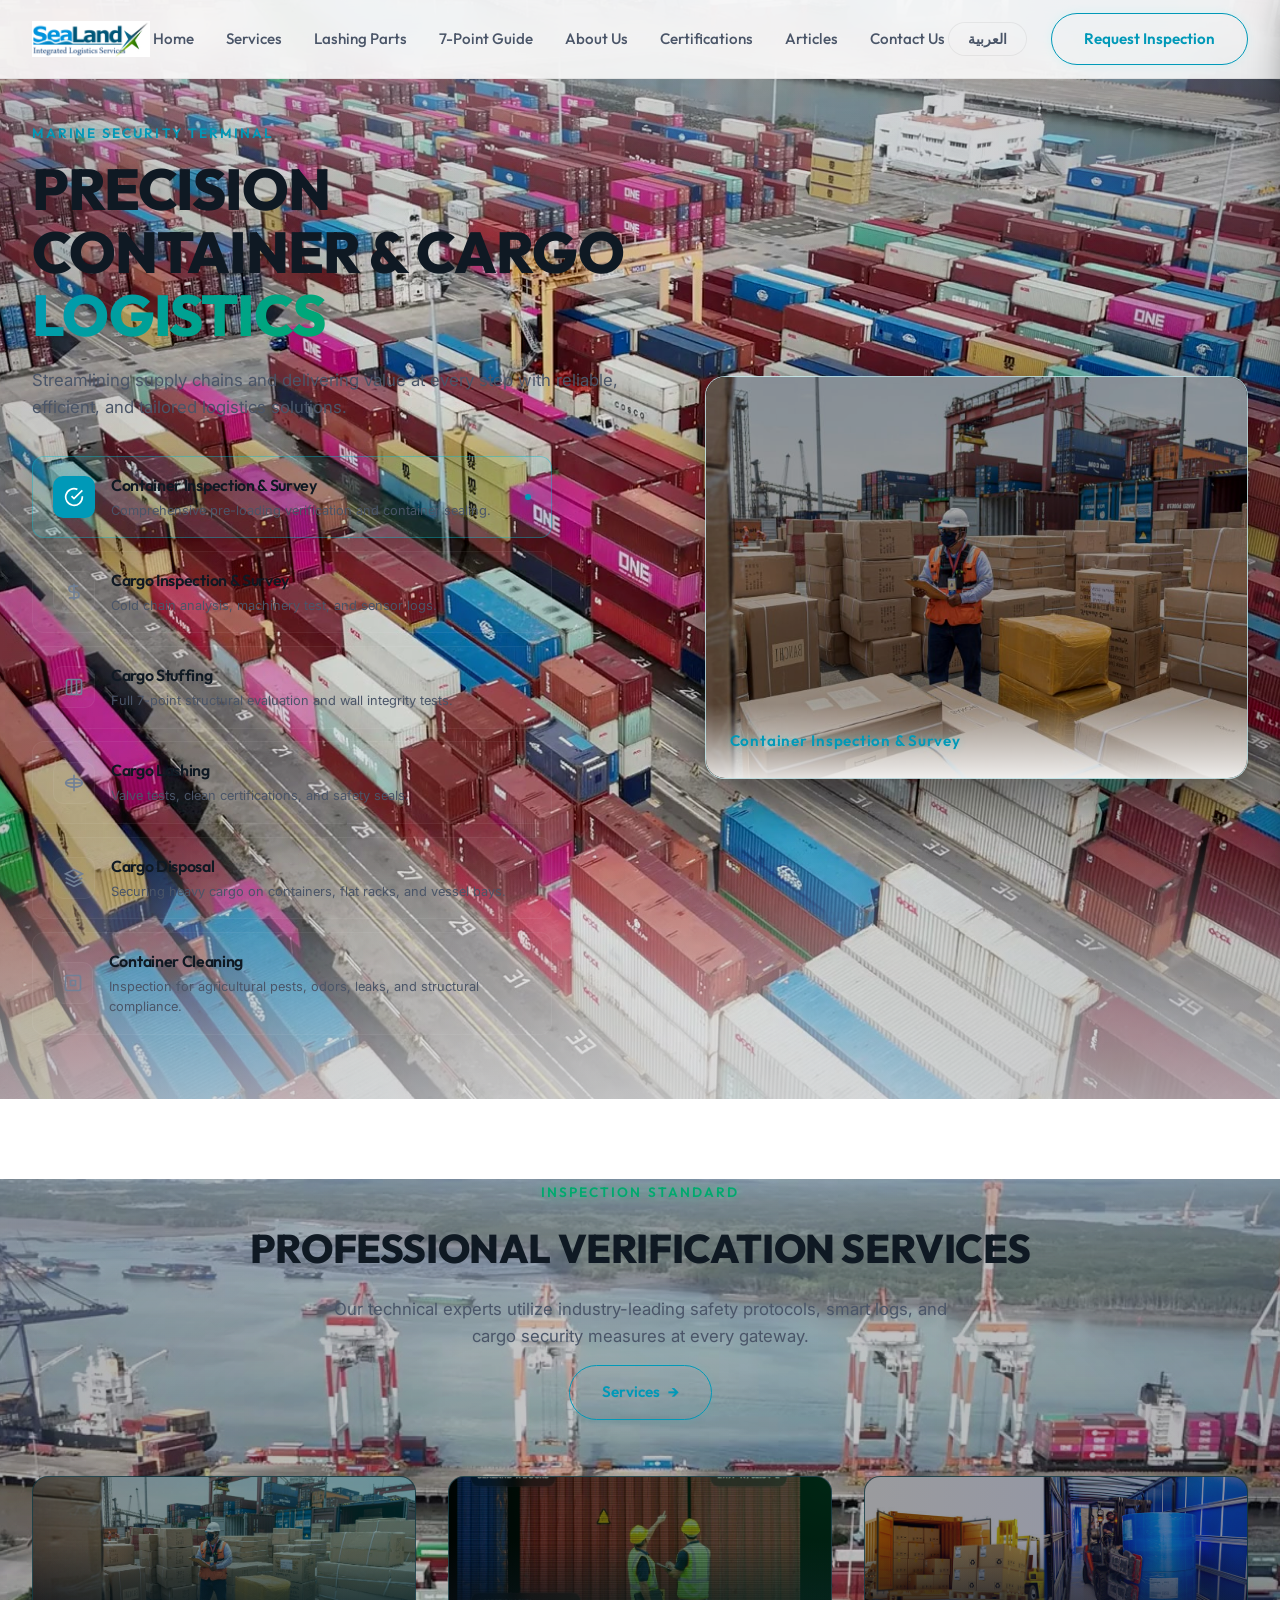
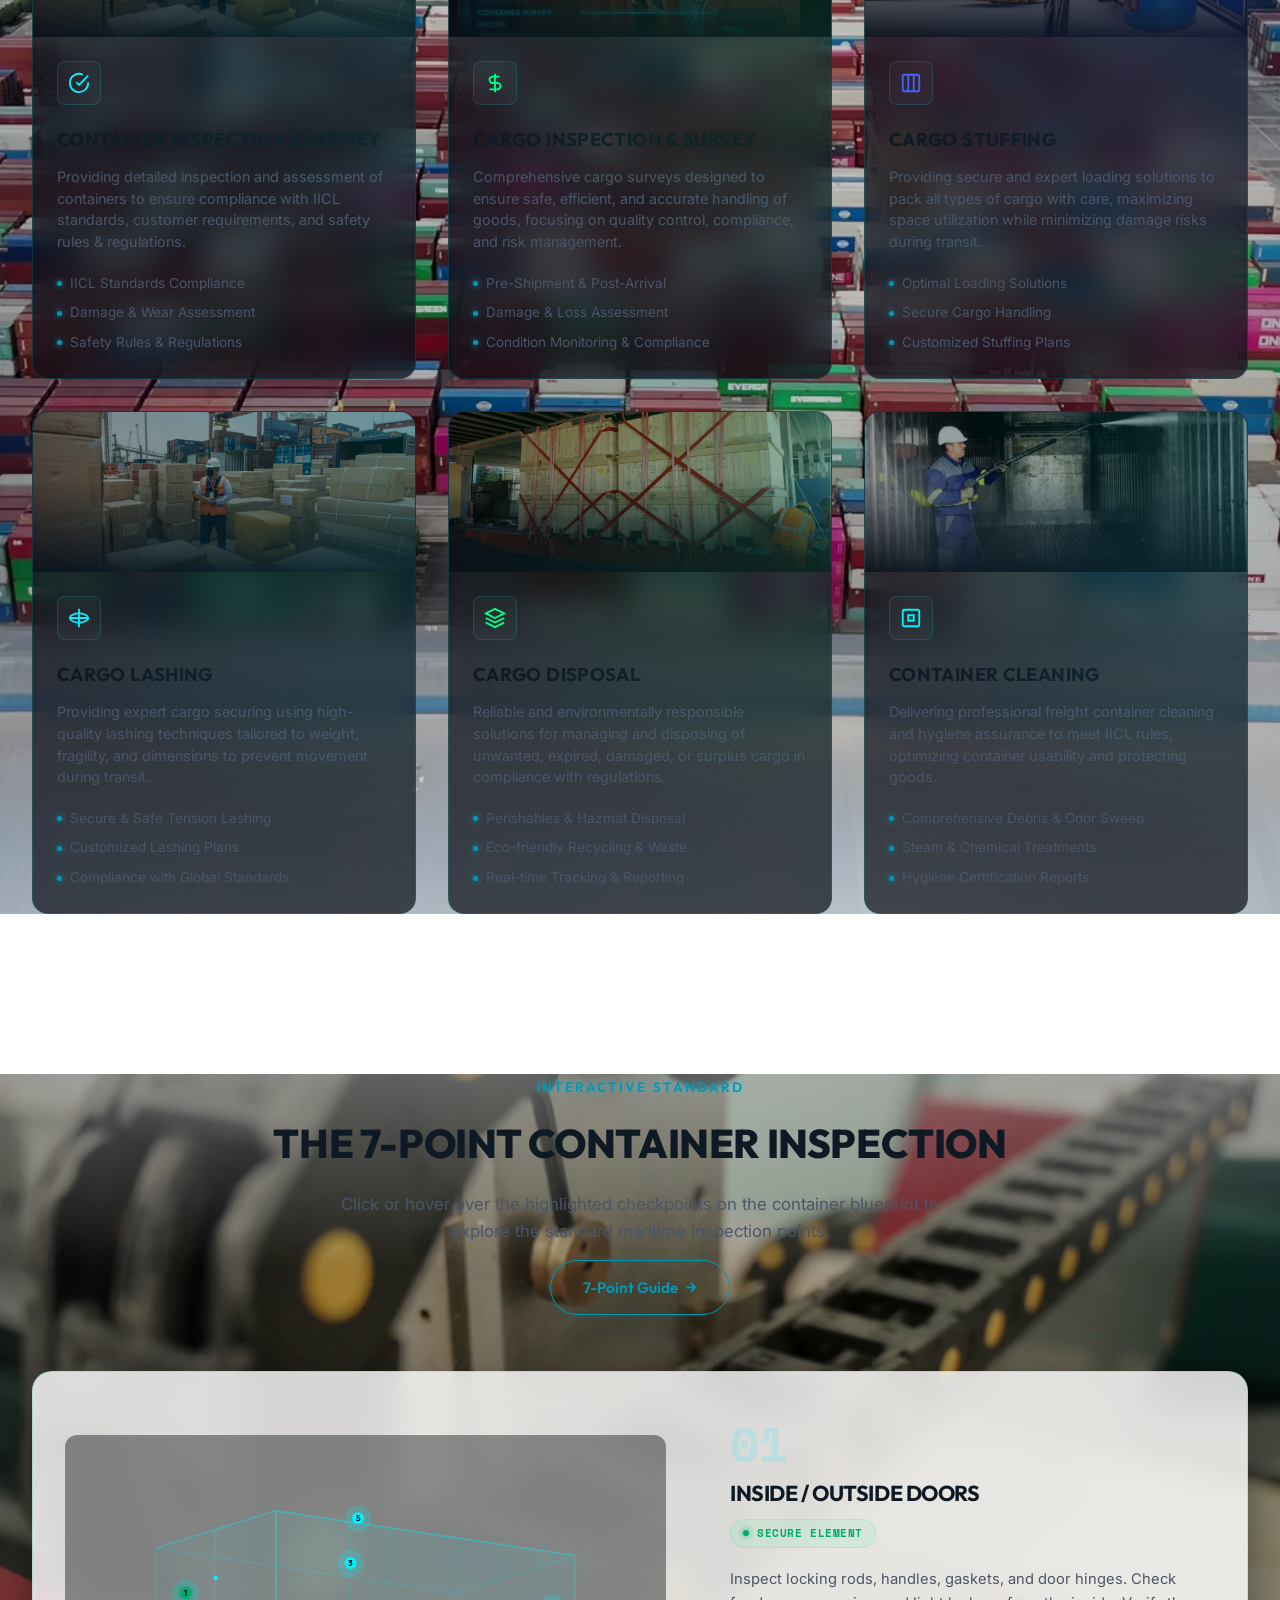
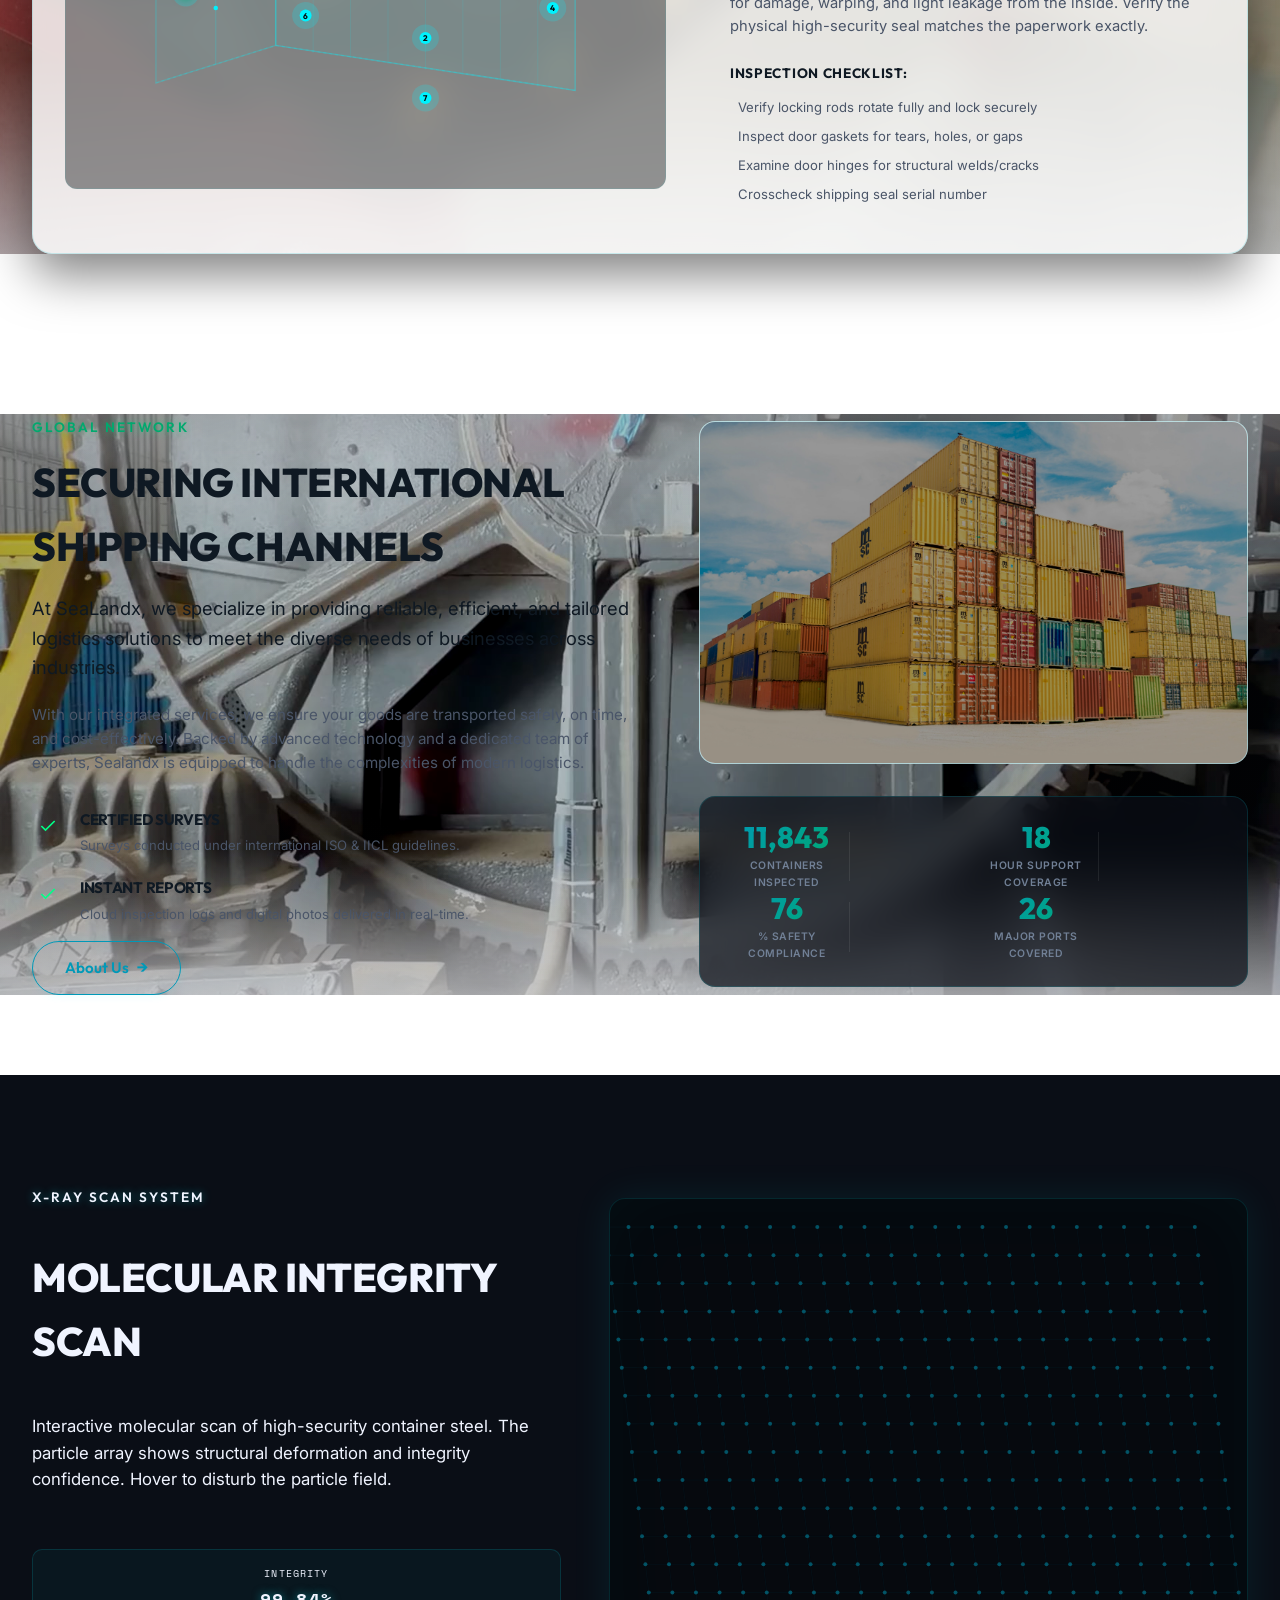
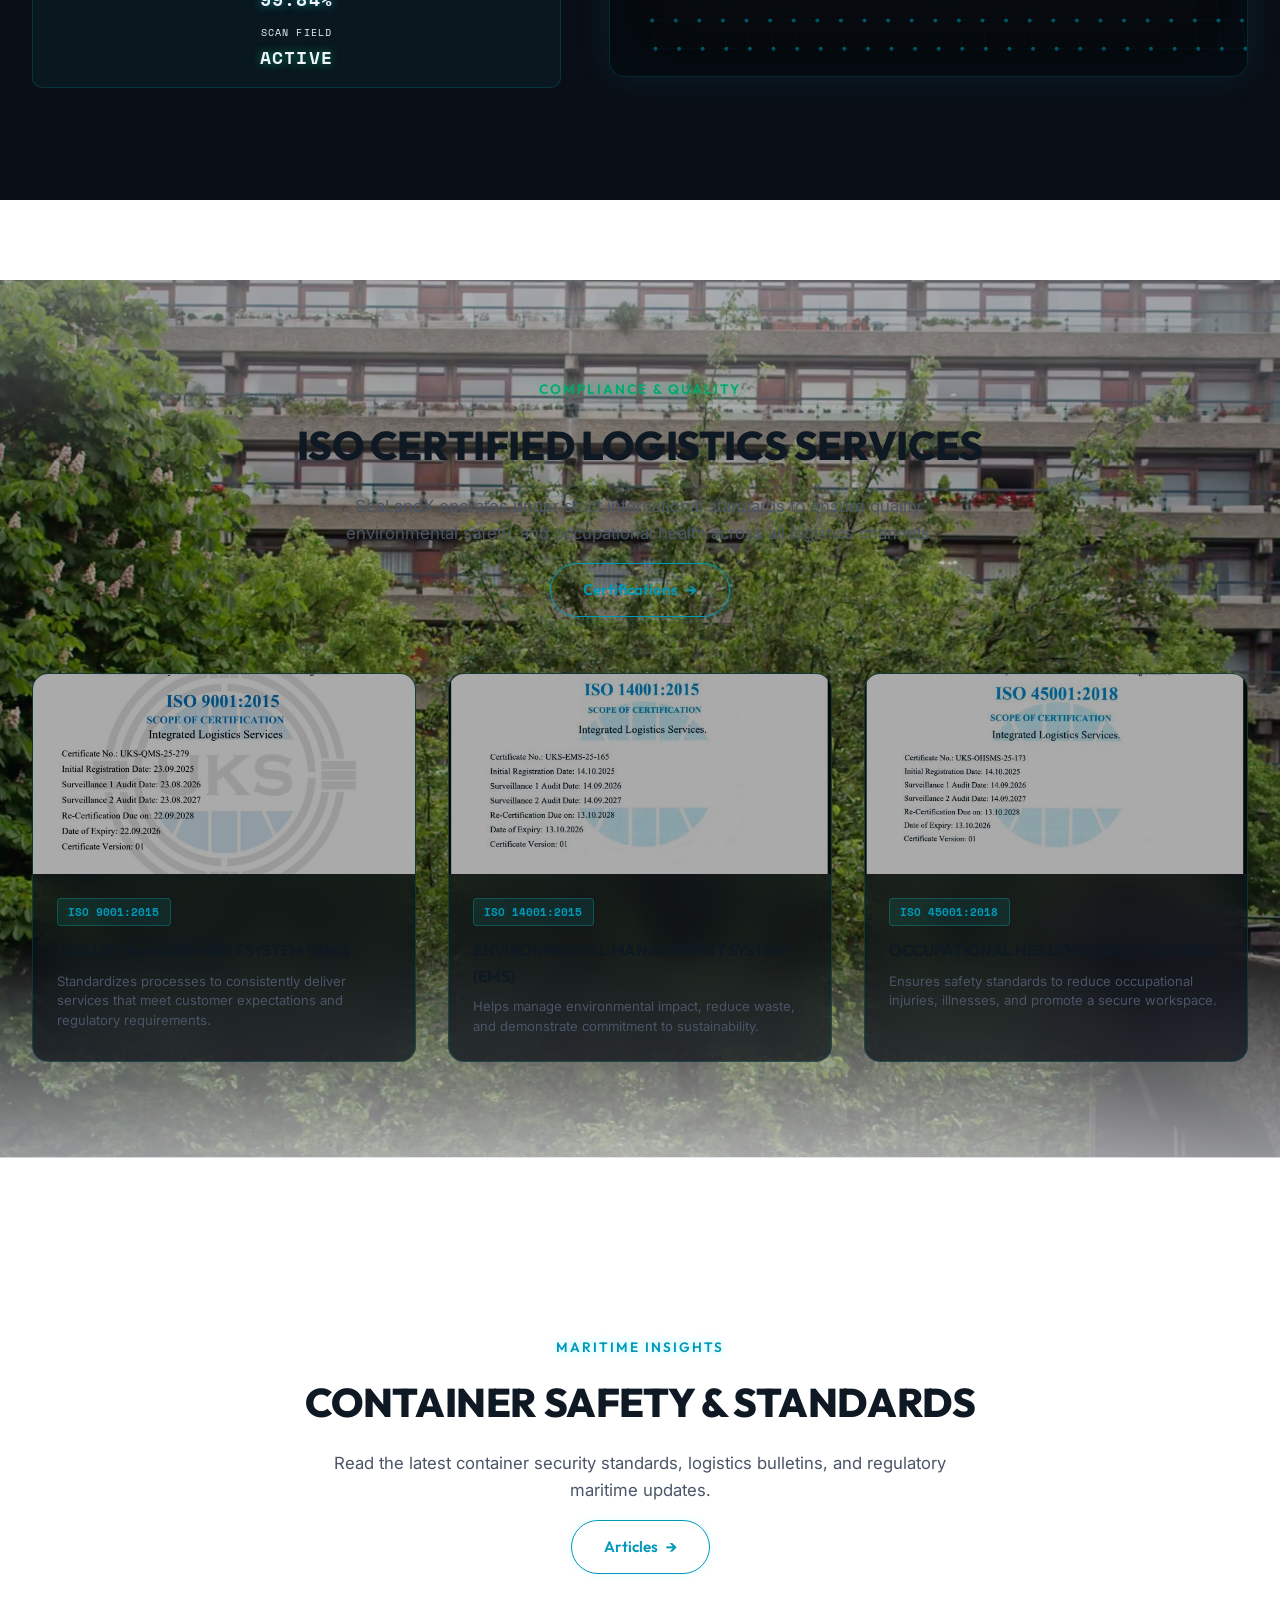
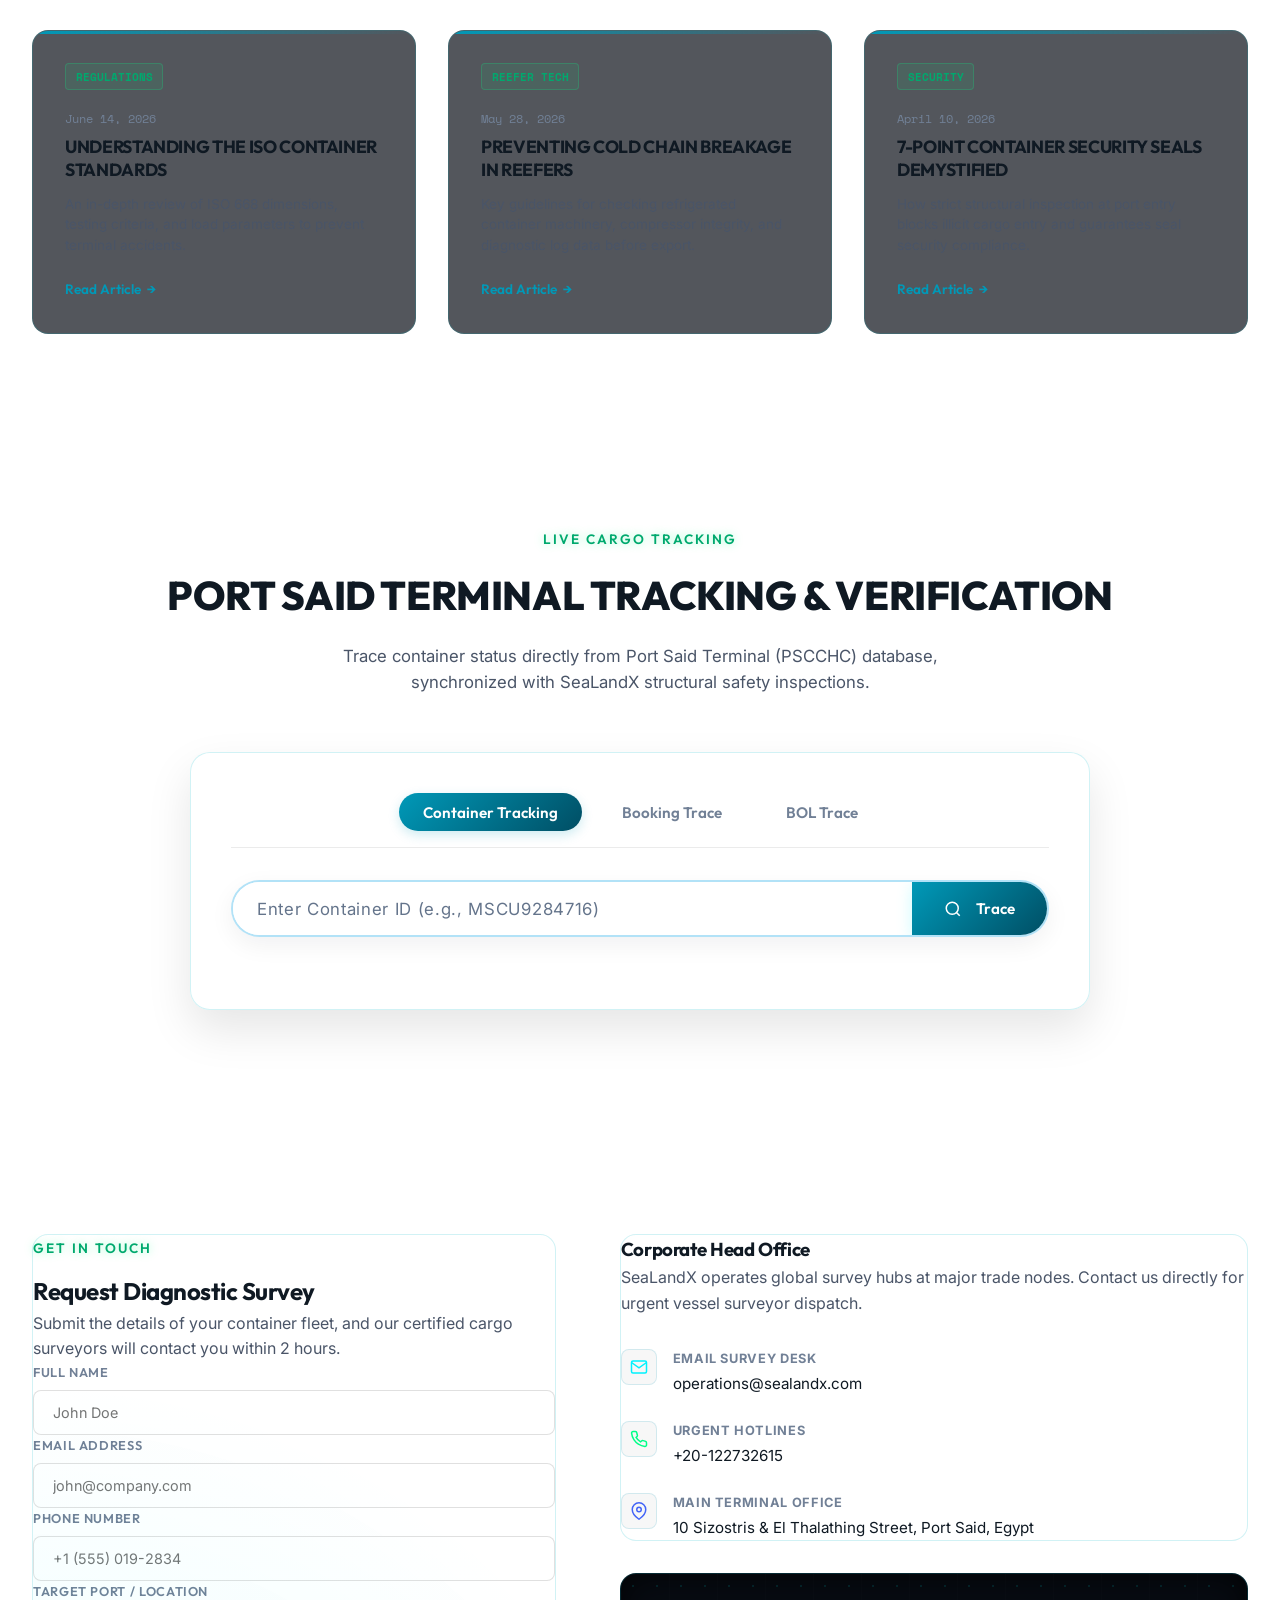
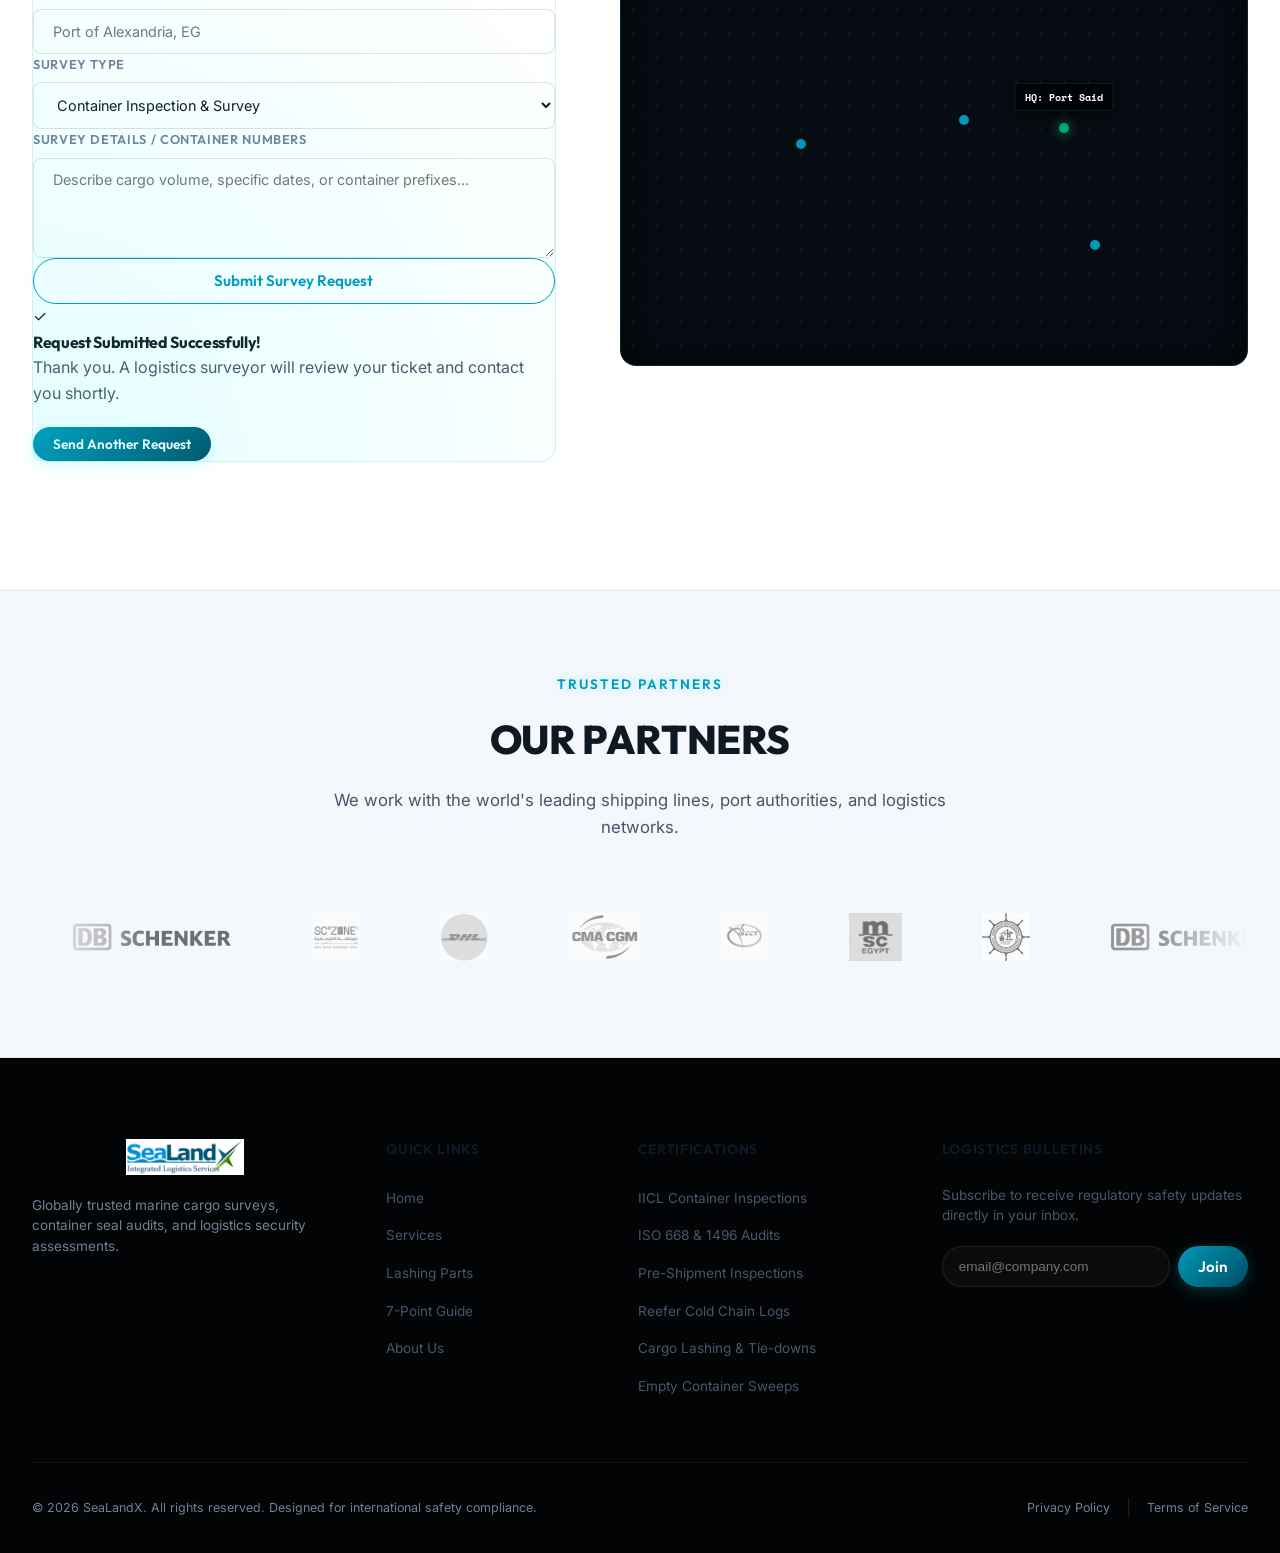
==== index.html @ a81c99c1 "Fix lashing.html layout and header navigation structure to match website CSS design system" ====
<!DOCTYPE html>
<html lang="en" dir="ltr">
<head>
    <meta charset="UTF-8">
    <meta name="viewport" content="width=device-width, initial-scale=1.0">
    <title data-i18n="page_title">SeaLandX | Premium Container Inspection & Maritime Logistics</title>
    <meta name="description" content="Professional container inspection services. Premium marine cargo survey, 7-point structural checks, reefer temperature log verification, and ISO tank certifications.">
    <!-- Google Fonts -->
    <link rel="preconnect" href="https://fonts.googleapis.com">
    <link rel="preconnect" href="https://fonts.gstatic.com" crossorigin>
    <link href="https://fonts.googleapis.com/css2?family=Inter:wght@300;400;500;600;700&family=Outfit:wght@400;500;600;700;800&display=swap" rel="stylesheet">
    <!-- Main Style Sheet -->
    <link rel="stylesheet" href="css/styles.css">
</head>
<body>

    <!-- Header & Navigation -->
    <header class="main-header">
        <div class="container header-container">
            <a href="index.html" class="logo-container" id="nav-logo">
                <img src="assets/images/logo.png" alt="SeaLandX" class="logo-img">
            </a>

            <!-- Desktop Navigation Links -->
            <nav class="main-nav">
                <ul>
                    <li><a href="index.html" class="nav-link active" data-i18n="nav_home">Home</a></li>
                    <li><a href="services.html" class="nav-link" data-i18n="nav_services">Services</a></li>
                    <li><a href="lashing.html" class="nav-link" data-i18n="nav_lashing">Lashing Parts</a></li>
                    <li><a href="guide.html" class="nav-link" data-i18n="nav_guide">7-Point Guide</a></li>
                    <li><a href="about.html" class="nav-link" data-i18n="nav_about">About Us</a></li>
                    <li><a href="certifications.html" class="nav-link" data-i18n="nav_certifications">Certifications</a></li>
                    <li><a href="articles.html" class="nav-link" data-i18n="nav_articles">Articles</a></li>
                    <li><a href="contact.html" class="nav-link" data-i18n="nav_contact">Contact Us</a></li>
                </ul>
            </nav>

            <div class="header-right">
                <!-- Language Toggle Button -->
                <button class="btn-lang" id="lang-toggle" aria-label="Switch Language">العربية</button>
                <div class="header-cta">
                    <a href="contact.html" class="btn btn-glowing" data-i18n="btn_request">Request Inspection</a>
                </div>
                <!-- Mobile Burger Button -->
                <button class="mobile-menu-toggle" id="menu-toggle" aria-label="Toggle Navigation Menu">
                    <span class="bar"></span>
                    <span class="bar"></span>
                    <span class="bar"></span>
                </button>
            </div>
        </div>
    </header>

    <!-- Mobile Drawer Sidebar Navigation -->
    <div class="mobile-drawer glass" id="mobile-drawer">
        <div class="drawer-header">
            <span class="drawer-title" data-i18n="nav_title">Navigation</span>
            <button class="close-drawer" id="close-drawer" aria-label="Close Menu">&times;</button>
        </div>
        <nav class="mobile-nav-links">
            <ul>
                <li><a href="index.html" class="mobile-link" data-i18n="nav_home">Home</a></li>
                <li><a href="services.html" class="mobile-link" data-i18n="nav_services">Services</a></li>
                <li><a href="lashing.html" class="mobile-link" data-i18n="nav_lashing">Lashing Parts</a></li>
                <li><a href="guide.html" class="mobile-link" data-i18n="nav_guide">7-Point Guide</a></li>
                <li><a href="about.html" class="mobile-link" data-i18n="nav_about">About Us</a></li>
                <li><a href="certifications.html" class="mobile-link" data-i18n="nav_certifications">Certifications</a></li>
                <li><a href="articles.html" class="mobile-link" data-i18n="nav_articles">Articles</a></li>
                <li><a href="contact.html" class="mobile-link" data-i18n="nav_contact">Contact Us</a></li>
            </ul>
        </nav>
        <div class="drawer-footer">
            <a href="contact.html" class="btn btn-primary btn-block" data-i18n="btn_request">Request Inspection</a>
        </div>
    </div>

    <!-- Main Container -->
    <main>

        <!-- Hero & Services Interactive Split Section (Home) -->
        <section id="home" class="hero-section">
            <video id="hero-video-bg" class="hero-video-bg" autoplay loop muted playsinline preload="metadata" poster="assets/images/01-hero-environment.jpg">
                <source src="assets/video/01-hero-environment.mp4" type="video/mp4">
            </video>
            <div class="video-overlay-gradient"></div>
            <div class="container hero-container">
                <div class="hero-grid">
                    
                    <!-- Left: Vertical Services Dashboard -->
                    <div class="hero-dashboard-left">
                        <span class="section-tag glow-teal" data-i18n="hero_tag">Marine Security Terminal</span>
                        <h1 class="hero-title" data-i18n="hero_title">Precision Container <br><span class="text-gradient">Inspection</span></h1>
                        <p class="hero-desc" data-i18n="hero_desc">Guarantee cargo safety, structural integrity, and custom compliance at international shipping ports through advanced diagnostic surveys.</p>
                        
                        <div class="services-vertical-menu">
                            
                            <!-- Item 1 -->
                            <a href="services.html#detail-psi" class="service-menu-item active" data-service="pre-shipment" style="text-decoration:none;display:flex;">
                                <div class="item-icon-box">
                                    <svg viewBox="0 0 24 24" fill="none" stroke="currentColor" stroke-width="2" class="icon">
                                        <path d="M22 11.08V12a10 10 0 1 1-5.93-9.14"/>
                                        <polyline points="22 4 12 14.01 9 11.01"/>
                                    </svg>
                                </div>
                                <div class="item-text">
                                    <h3 data-i18n="srv_psi_title">Pre-Shipment Inspection (PSI)</h3>
                                    <p data-i18n="srv_psi_desc">Comprehensive pre-loading verification and container sealing.</p>
                                </div>
                                <div class="active-indicator"></div>
                            </a>

                            <!-- Item 2 -->
                            <a href="services.html#detail-reefer" class="service-menu-item" data-service="reefer" style="text-decoration:none;display:flex;">
                                <div class="item-icon-box">
                                    <svg viewBox="0 0 24 24" fill="none" stroke="currentColor" stroke-width="2" class="icon">
                                        <path d="M12 2v20M17 5H9.5a3.5 3.5 0 0 0 0 7h5a3.5 3.5 0 0 1 0 7H6"/>
                                        <path d="M12 12h.01M19 12h.01M5 12h.01"/>
                                    </svg>
                                </div>
                                <div class="item-text">
                                    <h3 data-i18n="srv_reefer_title">Reefer Yard Verification</h3>
                                    <p data-i18n="srv_reefer_desc">Cold chain analysis, machinery test, and sensor logs.</p>
                                </div>
                                <div class="active-indicator"></div>
                            </a>

                            <!-- Item 3 -->
                            <a href="services.html#detail-dryvan" class="service-menu-item" data-service="dry-van" style="text-decoration:none;display:flex;">
                                <div class="item-icon-box">
                                    <svg viewBox="0 0 24 24" fill="none" stroke="currentColor" stroke-width="2" class="icon">
                                        <rect x="3" y="3" width="18" height="18" rx="2" ry="2"/>
                                        <line x1="9" y1="3" x2="9" y2="21"/>
                                        <line x1="15" y1="3" x2="15" y2="21"/>
                                    </svg>
                                </div>
                                <div class="item-text">
                                    <h3 data-i18n="srv_dry_title">Dry Van Structural Scan</h3>
                                    <p data-i18n="srv_dry_desc">Full 7-point structural evaluation and wall integrity tests.</p>
                                </div>
                                <div class="active-indicator"></div>
                            </a>

                            <!-- Item 4 -->
                            <a href="services.html#detail-isotank" class="service-menu-item" data-service="iso-tank" style="text-decoration:none;display:flex;">
                                <div class="item-icon-box">
                                    <svg viewBox="0 0 24 24" fill="none" stroke="currentColor" stroke-width="2" class="icon">
                                        <ellipse cx="12" cy="12" rx="10" ry="5"/>
                                        <line x1="12" y1="2" x2="12" y2="22"/>
                                        <line x1="2" y1="12" x2="22" y2="12"/>
                                    </svg>
                                </div>
                                <div class="item-text">
                                    <h3 data-i18n="srv_tank_title">ISO Tank Certification</h3>
                                    <p data-i18n="srv_tank_desc">Valve tests, clean certifications, and safety seals.</p>
                                </div>
                                <div class="active-indicator"></div>
                            </a>

                            <!-- Item 5 -->
                            <a href="services.html#detail-lashing" class="service-menu-item" data-service="lashing" style="text-decoration:none;display:flex;">
                                <div class="item-icon-box">
                                    <svg viewBox="0 0 24 24" fill="none" stroke="currentColor" stroke-width="2" class="icon">
                                        <path d="M12 2L2 7l10 5 10-5-10-5zM2 17l10 5 10-5M2 12l10 5 10-5"/>
                                    </svg>
                                </div>
                                <div class="item-text">
                                    <h3 data-i18n="srv_lashing_title">Cargo Lashing & Securing</h3>
                                    <p data-i18n="srv_lashing_desc">Securing heavy cargo on containers, flat racks, and vessel bays.</p>
                                </div>
                                <div class="active-indicator"></div>
                            </a>

                            <!-- Item 6 -->
                            <a href="services.html#detail-cleaning" class="service-menu-item" data-service="empty-container" style="text-decoration:none;display:flex;">
                                <div class="item-icon-box">
                                    <svg viewBox="0 0 24 24" fill="none" stroke="currentColor" stroke-width="2" class="icon">
                                        <rect x="3" y="3" width="18" height="18" rx="2" ry="2"/>
                                        <path d="M9 9h6v6H9z"/>
                                    </svg>
                                </div>
                                <div class="item-text">
                                    <h3 data-i18n="srv_empty_title">Empty Container Inspection</h3>
                                    <p data-i18n="srv_empty_desc">Inspection for agricultural pests, odors, leaks, and structural compliance.</p>
                                </div>
                                <div class="active-indicator"></div>
                            </a>

                        </div>
                    </div>

                    <!-- Right: Services Image Showcase -->
                    <div class="hero-dashboard-right">
                        <div class="showcase-container glass">
                            <div class="showcase-wrapper">
                                <!-- Background Service Images -->
                                <img loading="lazy" src="assets/images/cargo_inspection.jpg" id="bg-pre-shipment" class="showcase-image active" alt="Container Inspection & Survey">
                                <img loading="lazy" src="assets/images/hud_inspection.jpg" id="bg-reefer" class="showcase-image" alt="Reefer Temperature Logs">
                                <img loading="lazy" src="assets/images/cargo_stuffing.jpg" id="bg-dry-van" class="showcase-image" alt="Dry Van Structural Integrity">
                                <img loading="lazy" src="assets/images/cargo_inspection.jpg" id="bg-iso-tank" class="showcase-image" alt="ISO Tank Inspection">
                                <img loading="lazy" src="assets/images/cargo_lashing.jpg" id="bg-lashing" class="showcase-image" alt="Cargo Lashing & Securing">
                                <img loading="lazy" src="assets/images/container_cleaning.jpg" id="bg-empty-container" class="showcase-image" alt="Empty Container Inspection">
                                
                                <!-- Elegant Text Caption Overlay -->
                                <div class="showcase-caption-overlay">
                                    <span id="showcase-caption" data-i18n="srv_psi_title">Container Inspection & Survey</span>
                                </div>
                            </div>
                        </div>
                    </div>

                </div>
            </div>
            <div class="hero-wave-divider">
                <svg viewBox="0 0 1440 120" fill="none" xmlns="http://www.w3.org/2000/svg">
                    <path d="M0 32L60 48C120 64 240 96 360 101.3C480 107 600 85 720 64C840 43 960 21 1080 21.3C1200 21 1320 43 1380 53.3L1440 64V120H1380C1320 120 1200 120 1080 120C960 120 840 120 720 120C600 120 480 120 360 120C240 120 120 120 60 120H0V32Z" fill="var(--bg-sec)"/>
                </svg>
            </div>
        </section>

        <!-- Services Detailed Section -->
        <section id="services-section-wrap" class="video-section">
            <div class="section-stage">
                <div class="section-video-wrap">
                    <video id="threshold-video" class="section-video-bg" muted playsinline preload="none" loop poster="assets/images/02-threshold-approach.jpg">
                        <source src="assets/video/02-threshold-approach.mp4" type="video/mp4">
                    </video>
                    <div class="video-overlay-gradient"></div>
                </div>
                <div id="services" class="services-section section-content-layer">
                    <div class="container">
                <div class="text-center section-header">
                    <span class="section-tag glow-green" data-i18n="services_tag">Inspection Standard</span>
                    <h2 class="section-title" data-i18n="services_title">Professional Verification Services</h2>
                    <p class="section-desc" data-i18n="services_desc">Our technical experts utilize industry-leading safety protocols, smart logs, and cargo security measures at every gateway.</p>
                    <a href="services.html" class="btn btn-glowing section-page-link" style="margin-top:1rem;display:inline-flex;align-items:center;gap:0.5rem;">
                        <span data-i18n="nav_services">View All Services</span> <span style="font-size:1.1em;">→</span>
                    </a>
                </div>

                <div class="services-grid">
                    <!-- Card 1 -->
                    <a href="services.html#detail-psi" class="service-card glass" style="text-decoration:none;color:inherit;display:block;">
                        <div class="card-glow-element" style="background: radial-gradient(circle at top right, rgba(0, 242, 254, 0.15), transparent 70%);"></div>
                        <div class="card-image-wrapper">
                            <img loading="lazy" src="assets/images/cargo_inspection.jpg" alt="Container Inspection & Survey Visual" class="card-img-header">
                            <div class="card-img-overlay"></div>
                        </div>
                        <div class="service-card-body">
                            <div class="card-icon">
                                <svg viewBox="0 0 24 24" fill="none" stroke="#00f2fe" stroke-width="2">
                                    <path d="M22 11.08V12a10 10 0 1 1-5.93-9.14"/>
                                    <polyline points="22 4 12 14.01 9 11.01"/>
                                </svg>
                            </div>
                            <h3 data-i18n="srv_psi_title">Pre-Shipment Inspection (PSI)</h3>
                            <p data-i18n="card_psi_desc">Providing cargo surveyors to inspect quantity, quality, packaging, container sealing, and documentation before custom clearance and vessel dispatch.</p>
                            <ul class="card-list">
                                <li><span class="list-bullet"></span><span data-i18n="card_psi_point1">Seal Verification & Locking</span></li>
                                <li><span class="list-bullet"></span><span data-i18n="card_psi_point2">Cargo Tally & Packing Audits</span></li>
                                <li><span class="list-bullet"></span><span data-i18n="card_psi_point3">Photo & Video Documentation</span></li>
                            </ul>
                        </div>
                    </a>

                    <!-- Card 2 -->
                    <a href="services.html#detail-reefer" class="service-card glass" style="text-decoration:none;color:inherit;display:block;">
                        <div class="card-glow-element" style="background: radial-gradient(circle at top right, rgba(0, 255, 135, 0.15), transparent 70%);"></div>
                        <div class="card-image-wrapper">
                            <img loading="lazy" src="assets/images/hud_inspection.jpg" alt="Reefer Temperature Logs Visual" class="card-img-header">
                            <div class="card-img-overlay"></div>
                        </div>
                        <div class="service-card-body">
                            <div class="card-icon">
                                <svg viewBox="0 0 24 24" fill="none" stroke="#00ff87" stroke-width="2">
                                    <path d="M12 2v20M17 5H9.5a3.5 3.5 0 0 0 0 7h5a3.5 3.5 0 0 1 0 7H6"/>
                                    <path d="M12 12h.01M19 12h.01M5 12h.01"/>
                                </svg>
                            </div>
                            <h3 data-i18n="srv_reefer_title">Reefer Temperature Logs</h3>
                            <p data-i18n="card_reefer_desc">Verifying active refrigeration unit calibration, humidity levels, temperature history, genset machinery status, and structural isolation.</p>
                            <ul class="card-list">
                                <li><span class="list-bullet"></span><span data-i18n="card_reefer_point1">Pre-Trip Inspections (PTI)</span></li>
                                <li><span class="list-bullet"></span><span data-i18n="card_reefer_point2">Continuous Temp Log Audits</span></li>
                                <li><span class="list-bullet"></span><span data-i18n="card_reefer_point3">Power Supply & Fan Checks</span></li>
                            </ul>
                        </div>
                    </a>

                    <!-- Card 3 -->
                    <a href="services.html#detail-dryvan" class="service-card glass" style="text-decoration:none;color:inherit;display:block;">
                        <div class="card-glow-element" style="background: radial-gradient(circle at top right, rgba(67, 100, 247, 0.15), transparent 70%);"></div>
                        <div class="card-image-wrapper">
                            <img loading="lazy" src="assets/images/cargo_stuffing.jpg" alt="Dry Van Structural Integrity Visual" class="card-img-header">
                            <div class="card-img-overlay"></div>
                        </div>
                        <div class="service-card-body">
                            <div class="card-icon">
                                <svg viewBox="0 0 24 24" fill="none" stroke="#4364f7" stroke-width="2">
                                    <rect x="3" y="3" width="18" height="18" rx="2" ry="2"/>
                                    <line x1="9" y1="3" x2="9" y2="21"/>
                                    <line x1="15" y1="3" x2="15" y2="21"/>
                                </svg>
                            </div>
                            <h3 data-i18n="srv_dry_title">Dry Van Structural Integrity</h3>
                            <p data-i18n="card_dry_desc">Executing physical and visual surveys to detect light leaks, water ingress, interior structural damage, rust, and mechanical frame distortions.</p>
                            <ul class="card-list">
                                <li><span class="list-bullet"></span><span data-i18n="card_dry_point1">7-Point Scanning Protocol</span></li>
                                <li><span class="list-bullet"></span><span data-i18n="card_dry_point2">Leak and Light Tests</span></li>
                                <li><span class="list-bullet"></span><span data-i18n="card_dry_point3">Floor & Roof Deformation Surveys</span></li>
                            </ul>
                        </div>
                    </a>

                    <!-- Card 4 -->
                    <a href="services.html#detail-isotank" class="service-card glass" style="text-decoration:none;color:inherit;display:block;">
                        <div class="card-glow-element" style="background: radial-gradient(circle at top right, rgba(0, 242, 254, 0.15), transparent 70%);"></div>
                        <div class="card-image-wrapper">
                            <img loading="lazy" src="assets/images/cargo_inspection.jpg" alt="ISO Tank Integrity Verification Visual" class="card-img-header">
                            <div class="card-img-overlay"></div>
                        </div>
                        <div class="service-card-body">
                            <div class="card-icon">
                                <svg viewBox="0 0 24 24" fill="none" stroke="#00f2fe" stroke-width="2">
                                    <ellipse cx="12" cy="12" rx="10" ry="5"/>
                                    <line x1="12" y1="2" x2="12" y2="22"/>
                                    <line x1="2" y1="12" x2="22" y2="12"/>
                                </svg>
                            </div>
                            <h3 data-i18n="srv_tank_title">ISO Tank Integrity Verification</h3>
                            <p data-i18n="card_tank_desc">Specialized checks for chemical, gas, and food-grade tank containers. Monitoring pressure ratings, valve seals, and cleanliness certificates.</p>
                            <ul class="card-list">
                                <li><span class="list-bullet"></span><span data-i18n="card_tank_point1">Valve Sealing & Leak Tests</span></li>
                                <li><span class="list-bullet"></span><span data-i18n="card_tank_point2">Cleanliness Verification Reports</span></li>
                                <li><span class="list-bullet"></span><span data-i18n="card_tank_point3">Pressure Relieving Valve Analysis</span></li>
                            </ul>
                        </div>
                    </a>

                    <!-- Card 5 -->
                    <a href="services.html#detail-lashing" class="service-card glass" style="text-decoration:none;color:inherit;display:block;">
                        <div class="card-glow-element" style="background: radial-gradient(circle at top right, rgba(0, 255, 135, 0.15), transparent 70%);"></div>
                        <div class="card-image-wrapper">
                            <img loading="lazy" src="assets/images/cargo_lashing.jpg" alt="Cargo Lashing & Securing Visual" class="card-img-header">
                            <div class="card-img-overlay"></div>
                        </div>
                        <div class="service-card-body">
                            <div class="card-icon">
                                <svg viewBox="0 0 24 24" fill="none" stroke="#00ff87" stroke-width="2">
                                    <path d="M12 2L2 7l10 5 10-5-10-5zM2 17l10 5 10-5M2 12l10 5 10-5"/>
                                </svg>
                            </div>
                            <h3 data-i18n="srv_lashing_title">Cargo Lashing & Securing</h3>
                            <p data-i18n="card_lashing_desc">Inspecting, testing, and certifying container and vessel cargo lashing systems (straps, chains, wire ropes, and twistlocks) to prevent load shifts during maritime transit.</p>
                            <ul class="card-list">
                                <li><span class="list-bullet"></span><span data-i18n="card_lashing_point1">Lashing Gear Certifications</span></li>
                                <li><span class="list-bullet"></span><span data-i18n="card_lashing_point2">Tension Testing & Tie-downs</span></li>
                                <li><span class="list-bullet"></span><span data-i18n="card_lashing_point3">Heavy Lift Cargo Calculations</span></li>
                            </ul>
                        </div>
                    </a>

                    <!-- Card 6 -->
                    <a href="services.html#detail-cleaning" class="service-card glass" style="text-decoration:none;color:inherit;display:block;">
                        <div class="card-glow-element" style="background: radial-gradient(circle at top right, rgba(0, 242, 254, 0.15), transparent 70%);"></div>
                        <div class="card-image-wrapper">
                            <img loading="lazy" src="assets/images/container_cleaning.jpg" alt="Empty Container Inspection Visual" class="card-img-header">
                            <div class="card-img-overlay"></div>
                        </div>
                        <div class="service-card-body">
                            <div class="card-icon">
                                <svg viewBox="0 0 24 24" fill="none" stroke="#00f2fe" stroke-width="2">
                                    <rect x="3" y="3" width="18" height="18" rx="2" ry="2"/>
                                    <path d="M9 9h6v6H9z"/>
                                </svg>
                            </div>
                            <h3 data-i18n="srv_empty_title">Empty Container Inspection</h3>
                            <p data-i18n="card_empty_desc">Executing strict pre-loading depot checkouts to verify clean floorboards, identify agriculture pests/infestations, detect residual smells, and perform internal light-leak tests.</p>
                            <ul class="card-list">
                                <li><span class="list-bullet"></span><span data-i18n="card_empty_point1">Agriculture & Pest Sweep Checks</span></li>
                                <li><span class="list-bullet"></span><span data-i18n="card_empty_point2">Internal Odor & Chemical Scrub Audits</span></li>
                                <li><span class="list-bullet"></span><span data-i18n="card_empty_point3">Structural Soundness & Light Leak Tests</span></li>
                            </ul>
                        </div>
                </a>
                </div><!-- /.services-grid -->
                </div><!-- /.container -->
            </div><!-- /.services-section.reveal-layer -->
            </div><!-- /.visual-stage -->
        </section><!-- /#services-scroll-section -->

        <!-- Interactive 7-Point Inspection Blueprint Section -->
        <section id="guide-section-wrap" class="video-section">
            <div class="section-stage">
                <div class="section-video-wrap">
                    <video id="material-video" class="section-video-bg" muted playsinline preload="none" loop poster="assets/images/03-material-study.jpg">
                        <source src="assets/video/03-material-study.mp4" type="video/mp4">
                    </video>
                    <div class="video-overlay-gradient"></div>
                </div>
                <div id="inspection-guide" class="guide-section section-content-layer">
                    <div class="container">
                <div class="text-center section-header">
                    <span class="section-tag glow-teal" data-i18n="guide_tag">Interactive Standard</span>
                    <h2 class="section-title" data-i18n="guide_title">The 7-Point Container Inspection</h2>
                    <p class="section-desc" data-i18n="guide_desc">Click or hover over the highlighted checkpoints on the container blueprint to explore the standard maritime inspection points.</p>
                    <a href="guide.html" class="btn btn-glowing section-page-link" style="margin-top:1rem;display:inline-flex;align-items:center;gap:0.5rem;">
                        <span data-i18n="nav_guide">Open Full Guide</span> <span style="font-size:1.1em;">→</span>
                    </a>
                </div>

                <div class="guide-wrapper glass">
                    <!-- Blueprint Visual Left -->
                    <div class="blueprint-container">
                        <svg class="container-blueprint-svg" viewBox="0 0 800 450" fill="none" xmlns="http://www.w3.org/2000/svg">
                            <!-- Cargo Container Isometric Outline -->
                            <path d="M120 320 L120 140 L280 90 L280 270 Z" fill="rgba(0, 242, 254, 0.03)" stroke="rgba(0, 242, 254, 0.2)" stroke-width="2" />
                            <path d="M280 90 L680 150 L680 330 L280 270 Z" fill="rgba(0, 242, 254, 0.05)" stroke="rgba(0, 242, 254, 0.3)" stroke-width="2" />
                            <path d="M120 140 L280 90 L680 150 L520 200 Z" fill="rgba(0, 242, 254, 0.02)" stroke="rgba(0, 242, 254, 0.15)" stroke-width="2" />
                            <path d="M120 320 L280 270 L680 330" stroke="rgba(0, 242, 254, 0.2)" stroke-width="1.5" stroke-dasharray="4 4" />
                            
                            <!-- Detailed corrugated lines -->
                            <line x1="330" y1="102" x2="330" y2="280" stroke="rgba(0, 242, 254, 0.15)" />
                            <line x1="380" y1="110" x2="380" y2="287" stroke="rgba(0, 242, 254, 0.15)" />
                            <line x1="430" y1="117" x2="430" y2="295" stroke="rgba(0, 242, 254, 0.15)" />
                            <line x1="480" y1="125" x2="480" y2="302" stroke="rgba(0, 242, 254, 0.15)" />
                            <line x1="530" y1="132" x2="530" y2="310" stroke="rgba(0, 242, 254, 0.15)" />
                            <line x1="580" y1="140" x2="580" y2="317" stroke="rgba(0, 242, 254, 0.15)" />
                            <line x1="630" y1="147" x2="630" y2="325" stroke="rgba(0, 242, 254, 0.15)" />

                            <!-- Doors detailing on front -->
                            <line x1="200" y1="115" x2="200" y2="295" stroke="rgba(0, 242, 254, 0.2)" stroke-width="1.5" />
                            <circle cx="200" cy="180" r="3" fill="#00f2fe" />
                            <circle cx="200" cy="220" r="3" fill="#00f2fe" />

                            <!-- Interactive HOTSPOTS -->
                            <!-- Point 1: Doors -->
                            <g class="blueprint-hotspot active" data-point="1" transform="translate(160, 200)" tabindex="0" role="button" aria-label="Checkpoint 1: Outside and Inside Doors">
                                <circle class="hotspot-pulse" r="18" fill="rgba(0, 242, 254, 0.2)" />
                                <circle class="hotspot-core" r="8" fill="#00f2fe" />
                                <text class="hotspot-text" y="4" text-anchor="middle" font-size="11" font-weight="bold" fill="#06090e">1</text>
                            </g>

                            <!-- Point 2: Left Side -->
                            <g class="blueprint-hotspot" data-point="2" transform="translate(480, 260)" tabindex="0" role="button" aria-label="Checkpoint 2: Left Side Wall">
                                <circle class="hotspot-pulse" r="18" fill="rgba(0, 242, 254, 0.2)" />
                                <circle class="hotspot-core" r="8" fill="#00f2fe" />
                                <text class="hotspot-text" y="4" text-anchor="middle" font-size="11" font-weight="bold" fill="#06090e">2</text>
                            </g>

                            <!-- Point 3: Right Side -->
                            <g class="blueprint-hotspot" data-point="3" transform="translate(380, 160)" tabindex="0" role="button" aria-label="Checkpoint 3: Right Side Wall">
                                <circle class="hotspot-pulse" r="18" fill="rgba(0, 242, 254, 0.2)" />
                                <circle class="hotspot-core" r="8" fill="#00f2fe" />
                                <text class="hotspot-text" y="4" text-anchor="middle" font-size="11" font-weight="bold" fill="#06090e">3</text>
                            </g>

                            <!-- Point 4: Front Wall -->
                            <g class="blueprint-hotspot" data-point="4" transform="translate(650, 220)" tabindex="0" role="button" aria-label="Checkpoint 4: Front Wall">
                                <circle class="hotspot-pulse" r="18" fill="rgba(0, 242, 254, 0.2)" />
                                <circle class="hotspot-core" r="8" fill="#00f2fe" />
                                <text class="hotspot-text" y="4" text-anchor="middle" font-size="11" font-weight="bold" fill="#06090e">4</text>
                            </g>

                            <!-- Point 5: Ceiling / Roof -->
                            <g class="blueprint-hotspot" data-point="5" transform="translate(390, 100)" tabindex="0" role="button" aria-label="Checkpoint 5: Ceiling and Roof">
                                <circle class="hotspot-pulse" r="18" fill="rgba(0, 242, 254, 0.2)" />
                                <circle class="hotspot-core" r="8" fill="#00f2fe" />
                                <text class="hotspot-text" y="4" text-anchor="middle" font-size="11" font-weight="bold" fill="#06090e">5</text>
                            </g>

                            <!-- Point 6: Floor -->
                            <g class="blueprint-hotspot" data-point="6" transform="translate(320, 230)" tabindex="0" role="button" aria-label="Checkpoint 6: Internal Floor">
                                <circle class="hotspot-pulse" r="18" fill="rgba(0, 242, 254, 0.2)" />
                                <circle class="hotspot-core" r="8" fill="#00f2fe" />
                                <text class="hotspot-text" y="4" text-anchor="middle" font-size="11" font-weight="bold" fill="#06090e">6</text>
                            </g>

                            <!-- Point 7: Undercarriage -->
                            <g class="blueprint-hotspot" data-point="7" transform="translate(480, 340)" tabindex="0" role="button" aria-label="Checkpoint 7: Undercarriage and Frame">
                                <circle class="hotspot-pulse" r="18" fill="rgba(0, 242, 254, 0.2)" />
                                <circle class="hotspot-core" r="8" fill="#00f2fe" />
                                <text class="hotspot-text" y="4" text-anchor="middle" font-size="11" font-weight="bold" fill="#06090e">7</text>
                            </g>
                        </svg>
                    </div>

                    <!-- Details Panel Right -->
                    <div class="blueprint-info-panel">
                        <div id="blueprint-content-box">
                            <span class="info-num" id="info-point-num">01</span>
                            <h3 class="info-title" id="info-point-title" data-i18n="bp_title_1">Inside / Outside Doors</h3>
                            <div class="info-status-badge"><span class="badge-dot green"></span> <span data-i18n="bp_status_secure">SECURE ELEMENT</span></div>
                            <p class="info-desc" id="info-point-desc" data-i18n="bp_desc_1">Inspect lock rods, handles, and keepers for secure locking. Look for loose bolts or welds. Check rubber door gaskets for weather-tight sealing and verify that the shipping container security seal matches customs logs exactly.</p>
                            
                            <div class="info-checklist-box">
                                <h4 data-i18n="bp_checklist_header">Inspection Checklist:</h4>
                                <ul class="info-checklist" id="info-point-checklist">
                                </ul>
                            </div>
                        </div>
                    </div>
                </div><!-- /.container -->
            </div><!-- /.guide-section.reveal-layer -->
            </div><!-- /.visual-stage -->
        </section><!-- /#guide-scroll-section -->

        <!-- About Us & Stats Section -->
        <section id="about-section-wrap" class="video-section">
            <div class="section-stage">
                <div class="section-video-wrap">
                    <video id="pressure-video" class="section-video-bg" muted playsinline preload="none" loop poster="assets/images/04-pressure-sequence.jpg">
                        <source src="assets/video/04-pressure-sequence.mp4" type="video/mp4">
                    </video>
                    <div class="video-overlay-gradient"></div>
                </div>
                <div id="about" class="about-section section-content-layer">
                    <div class="container">
                <div class="about-grid">
                    <!-- Left: Graphic / Text content -->
                    <div class="about-text-content">
                        <span class="section-tag glow-green" data-i18n="about_tag">Global Network</span>
                        <h2 class="section-title" data-i18n="about_title">Securing International Shipping Channels</h2>
                        <p class="about-lead" data-i18n="about_lead">SeaLandX stands at the forefront of maritime cargo safety. We coordinate with port authorities, custom agents, and container terminals to certify structural security and regulatory compliance.</p>
                        <p class="about-body" data-i18n="about_body">Our network of marine cargo surveyors handles all inspection phases at major shipping corridors. Using physical, mechanical, and visual inspection standards, we minimize transit delays, container damage, and cargo liability claims for shipping lines, exporters, and forwarders.</p>
                        
                        <div class="about-features">
                            <div class="feat-item">
                                <div class="feat-icon"><svg viewBox="0 0 24 24" fill="none" stroke="#00ff87" stroke-width="2"><polyline points="20 6 9 17 4 12"/></svg></div>
                                <div>
                                    <h4 data-i18n="about_feat1_title">Certified Surveys</h4>
                                    <p data-i18n="about_feat1_desc">Surveys conducted under international ISO & IICL guidelines.</p>
                                </div>
                            </div>
                            <div class="feat-item">
                                <div class="feat-icon"><svg viewBox="0 0 24 24" fill="none" stroke="#00ff87" stroke-width="2"><polyline points="20 6 9 17 4 12"/></svg></div>
                                <div>
                                    <h4 data-i18n="about_feat2_title">Instant Reports</h4>
                                    <p data-i18n="about_feat2_desc">Cloud inspection logs and digital photos delivered in real-time.</p>
                                </div>
                            </div>
                        </div>
                        <a href="about.html" class="btn btn-glowing section-page-link" style="margin-top:1rem;display:inline-flex;align-items:center;gap:0.5rem;">
                            <span data-i18n="nav_about">About SeaLandX</span> <span style="font-size:1.1em;">→</span>
                        </a>
                    </div>

                    <!-- Right: Stats Counter Box & 3D Container visual -->
                    <div class="about-right-panel">
                        <div class="about-visual-wrapper glass">
                            <img loading="lazy" src="assets/images/about_welcome.jpg" alt="SeaLandX Global Logistics Operations" class="about-container-image">
                        </div>
                        
                        <div class="stats-card glass">
                            <div class="stat-item">
                                <div class="stat-number text-gradient" data-target="15240">0</div>
                                <div class="stat-label" data-i18n="stat_containers">Containers Inspected</div>
                            </div>
                            <div class="stat-divider"></div>
                            <div class="stat-item">
                                <div class="stat-number text-gradient" data-target="24">0</div>
                                <div class="stat-label" data-i18n="stat_hours">Hour Support Coverage</div>
                            </div>
                            <div class="stat-divider"></div>
                            <div class="stat-item">
                                <div class="stat-number text-gradient" data-target="100">0</div>
                                <div class="stat-label" data-i18n="stat_compliance">% Safety Compliance</div>
                            </div>
                            <div class="stat-divider"></div>
                            <div class="stat-item">
                                <div class="stat-number text-gradient" data-target="35">0</div>
                                <div class="stat-label" data-i18n="stat_ports">Major Ports Covered</div>
                            </div>
                        </div><!-- /.stats-card -->
                    </div><!-- /.about-right-panel -->
                </div><!-- /.about-grid -->
                </div><!-- /.container -->
            </div><!-- /.about-section .reveal-layer -->
            </div><!-- /.visual-stage -->
        </section><!-- /#about-scroll-section -->


        <!-- Chapter 5: Rupture Interactive Canvas -->
        <section id="rupture-section-wrap" class="video-section rupture-section">
            <div class="section-stage">
                <div class="container section-content-layer">
                    <div class="rupture-grid">
                        <div class="rupture-left">
                            <span class="section-tag glow-teal" data-i18n="rupture_tag">X-Ray Scan System</span>
                            <h2 class="section-title" data-i18n="rupture_title">Molecular Integrity Scan</h2>
                            <p class="section-desc" data-i18n="rupture_desc">Interactive molecular scan of high-security container steel. The particle array shows the structure deformation and integrity confidence. Hover to disturb the particle field.</p>
                            <div class="rupture-stats">
                                <div class="r-stat">
                                    <span class="r-label">INTEGRITY</span>
                                    <span class="r-val neon-teal">99.84%</span>
                                </div>
                                <div class="r-stat">
                                    <span class="r-label">SCAN FIELD</span>
                                    <span class="r-val neon-green">ACTIVE</span>
                                </div>
                            </div>
                        </div>
                        <div class="rupture-right">
                            <div class="canvas-wrap glass">
                                <canvas id="rupture-canvas"></canvas>
                            </div>
                        </div>
                    </div>
                </div>
            </div>
        </section>

        <!-- ISO Certifications Section -->
        <section id="certifications-section-wrap" class="video-section">
            <div class="section-stage">
                <div class="section-video-wrap">
                    <video id="evidence-video" class="section-video-bg" muted playsinline preload="none" loop poster="assets/images/05-evidence-resolution.jpg">
                        <source src="assets/video/05-evidence-resolution.mp4" type="video/mp4">
                    </video>
                    <div class="video-overlay-gradient"></div>
                </div>
                <div id="certifications" class="certifications-section section-content-layer">
                    <div class="container">
                <div class="text-center section-header">
                    <span class="section-tag glow-green" data-i18n="cert_tag">Compliance & Quality</span>
                    <h2 class="section-title" data-i18n="cert_title">ISO Certified Logistics Services</h2>
                    <p class="section-desc" data-i18n="cert_desc">SeaLandX operates under strict international standards to ensure quality, environmental safety, and occupational health across all logistics channels.</p>
                    <a href="certifications.html" class="btn btn-glowing section-page-link" style="margin-top:1rem;display:inline-flex;align-items:center;gap:0.5rem;">
                        <span data-i18n="nav_certifications">View Certifications</span> <span style="font-size:1.1em;">→</span>
                    </a>
                </div>

                <div class="certifications-grid">
                    <!-- Certificate 1: ISO 9001 -->
                    <div class="cert-card glass" onclick="window.location='certifications.html'; return false;" data-cert-img="assets/images/iso_9001.jpg"">
                        <div class="cert-img-wrapper">
                            <img loading="lazy" src="assets/images/iso_9001.jpg" alt="ISO 9001:2015 Certification" class="cert-img">
                            <div class="cert-overlay">
                                <span class="zoom-icon">🔍</span>
                                <span data-i18n="cert_click_view">Click to View Certificate</span>
                            </div>
                        </div>
                        <div class="cert-body">
                            <div class="cert-badge">ISO 9001:2015</div>
                            <h3 data-i18n="cert_9001_title">Quality Management System (QMS)</h3>
                            <p data-i18n="cert_9001_desc">Standardizes processes to consistently deliver services that meet customer expectations and regulatory requirements.</p>
                        </div>
                    </div>

                    <!-- Certificate 2: ISO 14001 -->
                    <div class="cert-card glass" onclick="window.location='certifications.html'; return false;" data-cert-img="assets/images/iso_14001.jpg"">
                        <div class="cert-img-wrapper">
                            <img loading="lazy" src="assets/images/iso_14001.jpg" alt="ISO 14001:2015 Certification" class="cert-img">
                            <div class="cert-overlay">
                                <span class="zoom-icon">🔍</span>
                                <span data-i18n="cert_click_view">Click to View Certificate</span>
                            </div>
                        </div>
                        <div class="cert-body">
                            <div class="cert-badge">ISO 14001:2015</div>
                            <h3 data-i18n="cert_14001_title">Environmental Management System (EMS)</h3>
                            <p data-i18n="cert_14001_desc">Helps manage environmental impact, reduce waste, and demonstrate commitment to sustainability.</p>
                        </div>
                    </div>

                    <!-- Certificate 3: ISO 45001 -->
                    <div class="cert-card glass" onclick="window.location='certifications.html'; return false;" data-cert-img="assets/images/iso_45001.jpg"">
                        <div class="cert-img-wrapper">
                            <img loading="lazy" src="assets/images/iso_45001.jpg" alt="ISO 45001:2018 Certification" class="cert-img">
                            <div class="cert-overlay">
                                <span class="zoom-icon">🔍</span>
                                <span data-i18n="cert_click_view">Click to View Certificate</span>
                            </div>
                        </div>
                        <div class="cert-body">
                            <div class="cert-badge">ISO 45001:2018</div>
                            <h3 data-i18n="cert_45001_title">Occupational Health & Safety (OHSMS)</h3>
                            <p data-i18n="cert_45001_desc">Ensures safety standards to reduce occupational injuries, illnesses, and promote a secure workspace.</p>
                        </div>
                    </div>
                </div>
            </div>
        </div>
    </div>
</section>

        <!-- Articles & News Section -->
        <section id="articles" class="articles-section">
            <div class="container">
                <div class="text-center section-header">
                    <span class="section-tag glow-teal" data-i18n="articles_tag">Maritime Insights</span>
                    <h2 class="section-title" data-i18n="articles_title">Container Safety & Standards</h2>
                    <p class="section-desc" data-i18n="articles_desc">Read the latest container security standards, logistics bulletins, and regulatory maritime updates.</p>
                    <a href="articles.html" class="btn btn-glowing section-page-link" style="margin-top:1rem;display:inline-flex;align-items:center;gap:0.5rem;">
                        <span data-i18n="nav_articles">Browse All Articles</span> <span style="font-size:1.1em;">→</span>
                    </a>
                </div>

                <div class="articles-grid">
                    <!-- Article 1 -->
                    <article class="article-card glass" onclick="window.location='articles.html'" style="cursor: pointer;">
                        <div class="article-tag" data-i18n="art1_tag">Regulations</div>
                        <div class="article-content">
                            <span class="article-date" data-i18n="art1_date">June 14, 2026</span>
                            <h3 data-i18n="art1_title">Understanding the ISO Container Standards</h3>
                            <p data-i18n="art1_desc">An in-depth review of ISO 668 dimensions, testing criteria, and load parameters to prevent terminal accidents.</p>
                            <a href="articles.html" class="read-more-link"><span data-i18n="art_read_more">Read Article</span> <span class="arrow">→</span></a>
                        </div>
                    </article>

                    <!-- Article 2 -->
                    <article class="article-card glass" onclick="window.location='articles.html'" style="cursor: pointer;">
                        <div class="article-tag" data-i18n="art2_tag">Reefer Tech</div>
                        <div class="article-content">
                            <span class="article-date" data-i18n="art2_date">May 28, 2026</span>
                            <h3 data-i18n="art2_title">Preventing Cold Chain Breakage in Reefers</h3>
                            <p data-i18n="art2_desc">Key guidelines for checking refrigerated container machinery, compressor integrity, and diagnostic log data before export.</p>
                            <a href="articles.html" class="read-more-link"><span data-i18n="art_read_more">Read Article</span> <span class="arrow">→</span></a>
                        </div>
                    </article>

                    <!-- Article 3 -->
                    <article class="article-card glass" onclick="window.location='articles.html'" style="cursor: pointer;">
                        <div class="article-tag" data-i18n="art3_tag">Security</div>
                        <div class="article-content">
                            <span class="article-date" data-i18n="art3_date">April 10, 2026</span>
                            <h3 data-i18n="art3_title">7-Point Container Security Seals Demystified</h3>
                            <p data-i18n="art3_desc">How strict structural inspection at port entry blocks illicit cargo entry and guarantees seal security compliance.</p>
                            <a href="articles.html" class="read-more-link"><span data-i18n="art_read_more">Read Article</span> <span class="arrow">→</span></a>
                        </div>
                    </article>
                </div>
            </div>
        </section>

        <!-- Terminal Cargo Tracking Section -->
        <section id="tracking" class="video-section tracking-section">
            <div class="container">
                <div class="text-center section-header">
                    <span class="section-tag glow-green" data-i18n="track_tag">Live Cargo Tracking</span>
                    <h2 class="section-title" data-i18n="track_title">Port Said Terminal Tracking & Verification</h2>
                    <p class="section-desc" data-i18n="track_desc">Trace container status directly from Port Said Terminal (PSCCHC) database, synchronized with SeaLandX structural safety inspections.</p>
                </div>

                <div class="tracking-wrapper glass">
                    <!-- Tabs -->
                    <div class="tracking-tabs">
                        <button class="track-tab active" data-tab="container" data-i18n="tab_container">Container Tracking</button>
                        <button class="track-tab" data-tab="booking" data-i18n="tab_booking">Booking Trace</button>
                        <button class="track-tab" data-tab="bol" data-i18n="tab_bol">BOL Trace</button>
                    </div>

                    <!-- Search Input -->
                    <div class="tracking-search-box">
                        <div class="search-input-wrapper">
                            <input type="text" id="track-input" placeholder="Enter Container ID (e.g., MSCU9284716)" data-i18n-placeholder="placeholder_container">
                            <button id="btn-trace" class="btn btn-primary">
                                <svg viewBox="0 0 24 24" fill="none" stroke="currentColor" stroke-width="2" class="search-icon" style="width:18px;height:18px;margin-inline-end:6px;">
                                    <circle cx="11" cy="11" r="8"></circle>
                                    <line x1="21" y1="21" x2="16.65" y2="16.65"></line>
                                </svg>
                                <span data-i18n="btn_trace">Trace</span>
                            </button>
                        </div>
                    </div>

                    <!-- Terminal Loader Screen -->
                    <div id="tracking-console-loader" class="tracking-loader">
                        <div class="loader-scanline"></div>
                        <div class="console-lines" id="console-log-lines">
                            <!-- JS will inject lines -->
                        </div>
                    </div>

                    <!-- Result Panel -->
                    <div id="tracking-result-panel" class="tracking-result-panel">
                        <div class="result-grid">
                            <!-- Port Said Status -->
                            <div class="result-card pscchc-status-card">
                                <div class="card-title-box">
                                    <h4 id="res-card-title" data-i18n="tab_container">Container Tracking</h4>
                                </div>
                                <div class="status-details">
                                    <div class="detail-row">
                                        <span class="label" id="res-type-label" data-i18n="lbl_container_id">Container ID</span>
                                        <span class="val text-teal" id="res-container-id">MSCU9284716</span>
                                    </div>
                                    <div class="detail-row">
                                        <span class="label" data-i18n="lbl_terminal">Terminal</span>
                                        <span class="val" data-i18n="val_terminal_west">Port Said West Terminal (PSCCHC)</span>
                                    </div>
                                    <div class="detail-row">
                                        <span class="label" data-i18n="lbl_size_type">Size & Type</span>
                                        <span class="val" id="res-size-type">40' High Cube Dry Van</span>
                                    </div>
                                    <div class="detail-row">
                                        <span class="label" data-i18n="lbl_vessel_voyage">Vessel & Voyage</span>
                                        <span class="val" id="res-vessel-voyage">MSC AMBRA / 2403E</span>
                                    </div>
                                    <div class="detail-row">
                                        <span class="label" data-i18n="lbl_current_status">Current Status</span>
                                        <span class="val badge-status green" id="res-status" data-i18n="status_discharged">DISCHARGED / YARD STORAGE</span>
                                    </div>
                                </div>
                            </div>

                            <!-- SeaLandX Verification -->
                            <div class="result-card sealandx-verify-card">
                                <div class="verification-header">
                                    <div class="shield-icon">🛡️</div>
                                    <div class="badge-title">
                                        <span class="badge-glow-green" data-i18n="badge_verified">SeaLandX Verified</span>
                                        <span class="badge-desc" data-i18n="badge_verified_sub">Structural Scan Passed</span>
                                    </div>
                                </div>
                                <div class="status-details">
                                    <div class="detail-row">
                                        <span class="label" data-i18n="lbl_inspection_date">Inspection Date</span>
                                        <span class="val" id="res-inspect-date">2026-07-16 11:30 UTC</span>
                                    </div>
                                    <div class="detail-row">
                                        <span class="label" data-i18n="lbl_seal_status">Seal Status</span>
                                        <span class="val text-green" data-i18n="status_compliant">COMPLIANT (BOL MATCHED)</span>
                                    </div>
                                    <div class="detail-row" style="flex-direction:column;align-items:flex-start;gap:8px;border-bottom:none;">
                                        <span class="label" data-i18n="lbl_checklist">7-Point Checklist</span>
                                        <div class="checklist-grid">
                                            <div class="check-item passed"><span>✓</span> <span data-i18n="chk_front">Front Wall</span></div>
                                            <div class="check-item passed"><span>✓</span> <span data-i18n="chk_left">Left Side</span></div>
                                            <div class="check-item passed"><span>✓</span> <span data-i18n="chk_right">Right Side</span></div>
                                            <div class="check-item passed"><span>✓</span> <span data-i18n="chk_floor">Floor</span></div>
                                            <div class="check-item passed"><span>✓</span> <span data-i18n="chk_roof">Roof</span></div>
                                            <div class="check-item passed"><span>✓</span> <span data-i18n="chk_doors">Doors</span></div>
                                            <div class="check-item passed"><span>✓</span> <span data-i18n="chk_under">Undercarriage</span></div>
                                        </div>
                                    </div>
                                </div>
                            </div>
                        </div>
                    </div>
                </div>
            </div>
        </section>

        <!-- Contact Us Section -->
        <section id="contact" class="contact-section">
            <div class="container">
                <div class="contact-grid">
                    
                    <!-- Left: Contact Form -->
                    <div class="contact-form-container glass">
                        <div class="card-glow-element" style="background: radial-gradient(circle at bottom left, rgba(0, 242, 254, 0.1), transparent 70%);"></div>
                        <span class="section-tag glow-green" data-i18n="form_tag">Get in Touch</span>
                        <h2 class="form-title" data-i18n="form_title">Request Diagnostic Survey</h2>
                        <p class="form-subtext" data-i18n="form_desc">Submit the details of your container fleet, and our certified cargo surveyors will contact you within 2 hours.</p>
                        
                        <form id="inspection-request-form" class="sleek-form">
                            <div class="form-row-2">
                                <div class="form-group">
                                    <label for="client-name" data-i18n="form_lbl_name">Full Name</label>
                                    <input type="text" id="client-name" name="name" required placeholder="John Doe" data-i18n-placeholder="form_ph_name">
                                </div>
                                <div class="form-group">
                                    <label for="client-email" data-i18n="form_lbl_email">Email Address</label>
                                    <input type="email" id="client-email" name="email" required placeholder="john@company.com" data-i18n-placeholder="form_ph_email">
                                </div>
                            </div>
                            <div class="form-row-2">
                                <div class="form-group">
                                    <label for="client-phone" data-i18n="form_lbl_phone">Phone Number</label>
                                    <input type="tel" id="client-phone" name="phone" placeholder="+1 (555) 019-2834" data-i18n-placeholder="form_ph_phone">
                                </div>
                                <div class="form-group">
                                    <label for="inspection-port" data-i18n="form_lbl_port">Target Port / Location</label>
                                    <input type="text" id="inspection-port" name="port" required placeholder="Port of Alexandria, EG" data-i18n-placeholder="form_ph_port">
                                </div>
                            </div>
                            <div class="form-group">
                                <label for="inspection-type" data-i18n="form_lbl_type">Survey Type</label>
                                <select id="inspection-type" name="type" class="custom-select">
                                    <option value="psi" data-i18n="opt_psi">Container Inspection & Survey</option>
                                    <option value="reefer" data-i18n="opt_reefer">Cargo Inspection & Survey</option>
                                    <option value="dry-van" data-i18n="opt_dry">Cargo Stuffing</option>
                                    <option value="iso-tank" data-i18n="opt_tank">Cargo Lashing</option>
                                    <option value="lashing" data-i18n="opt_lashing">Cargo Disposal</option>
                                    <option value="empty-container" data-i18n="opt_empty">Container Cleaning</option>
                                    <option value="custom" data-i18n="opt_custom">Multiple / Fleet Inspection</option>
                                </select>
                            </div>
                            <div class="form-group">
                                <label for="client-message" data-i18n="form_lbl_msg">Survey Details / Container Numbers</label>
                                <textarea id="client-message" name="message" rows="4" placeholder="Describe cargo volume, specific dates, or container prefixes..." data-i18n-placeholder="form_ph_msg"></textarea>
                            </div>
                            <button type="submit" class="btn btn-primary btn-block btn-glowing" id="btn-submit" data-i18n="btn_submit">Submit Survey Request</button>
                        </form>
                        <div id="form-feedback" class="form-feedback-msg hidden">
                            <span class="feedback-icon">✓</span>
                            <div class="feedback-text">
                                <h4 data-i18n="feedback_title">Request Submitted Successfully!</h4>
                                <p data-i18n="feedback_desc">Thank you. A logistics surveyor will review your ticket and contact you shortly.</p>
                                <button type="button" id="btn-reset-form" class="btn btn-primary" style="margin-top: 1.25rem; padding: 0.5rem 1.25rem; font-size: 0.85rem;" data-i18n="btn_send_another">Send Another Request</button>
                            </div>
                        </div>
                    </div>

                    <!-- Right: Info Panel & Custom Map Mockup -->
                    <div class="contact-info-panel">
                        <div class="info-card glass">
                            <h3 data-i18n="info_title">Corporate Head Office</h3>
                            <p class="company-desc" data-i18n="info_desc">SeaLandX operates global survey hubs at major trade nodes. Contact us directly for urgent vessel surveyor dispatch.</p>
                            
                            <div class="contact-channels">
                                <div class="channel-item">
                                    <div class="channel-icon">
                                        <svg viewBox="0 0 24 24" fill="none" stroke="#00f2fe" stroke-width="2">
                                            <path d="M4 4h16c1.1 0 2 .9 2 2v12c0 1.1-.9 2-2 2H4c-1.1 0-2-.9-2-2V6c0-1.1.9-2 2-2z"/>
                                            <polyline points="22,6 12,13 2,6"/>
                                        </svg>
                                    </div>
                                    <div class="channel-detail">
                                        <span class="label" data-i18n="lbl_email">Email Survey Desk</span>
                                        <a href="mailto:operations@sealandx.com" class="val">operations@sealandx.com</a>
                                    </div>
                                </div>
                                <div class="channel-item">
                                    <div class="channel-icon">
                                        <svg viewBox="0 0 24 24" fill="none" stroke="#00ff87" stroke-width="2">
                                            <path d="M22 16.92v3a2 2 0 0 1-2.18 2 19.79 19.79 0 0 1-8.63-3.07 19.5 19.5 0 0 1-6-6 19.79 19.79 0 0 1-3.07-8.67A2 2 0 0 1 4.11 2h3a2 2 0 0 1 2 1.72 12.84 12.84 0 0 0 .7 2.81 2 2 0 0 1-.45 2.11L8.09 9.91a16 16 0 0 0 6 6l1.27-1.27a2 2 0 0 1 2.11-.45 12.84 12.84 0 0 0 2.81.7A2 2 0 0 1 22 16.92z"/>
                                        </svg>
                                    </div>
                                    <div class="channel-detail">
                                        <span class="label" data-i18n="lbl_phone">Urgent Hotlines</span>
                                        <a href="tel:+20122732615" class="val">+20-122732615</a>
                                    </div>
                                </div>
                                <div class="channel-item">
                                    <div class="channel-icon">
                                        <svg viewBox="0 0 24 24" fill="none" stroke="#4364f7" stroke-width="2">
                                            <path d="M21 10c0 7-9 13-9 13s-9-6-9-13a9 9 0 0 1 18 0z"/>
                                            <circle cx="12" cy="10" r="3"/>
                                        </svg>
                                    </div>
                                    <div class="channel-detail">
                                        <span class="label" data-i18n="lbl_office">Main Terminal Office</span>
                                        <span class="val" data-i18n="lbl_office_val">Suez Canal Free Zone, Block 14, Port Said, Egypt</span>
                                    </div>
                                </div>
                            </div>
                        </div>

                        <!-- Styled Vector Map Graphic -->
                        <div class="vector-map-container glass">
                            <div class="map-grid"></div>
                            <div class="map-marker port-said pulse-marker">
                                <span class="marker-label" data-i18n="map_hq">HQ: Port Said</span>
                            </div>
                            <div class="map-marker alexandria"></div>
                            <div class="map-marker suez"></div>
                            <div class="map-marker damietta"></div>
                        </div>
                    </div>

                </div>
            </div>
        </section>

        <!-- Partners Section -->
        <section class="partners-section">
            <div class="container">
                <div class="text-center section-header">
                    <span class="section-tag glow-teal" data-i18n="partners_tag">Trusted Partners</span>
                    <h2 class="section-title" data-i18n="partners_title">Our Partners</h2>
                    <p class="section-desc" data-i18n="partners_desc">We work with the world's leading shipping lines, port authorities, and logistics networks.</p>
                </div>
                <div class="partners-slider-wrapper">
                    <div class="partners-slider">
                        <div class="partners-track">
                            <div class="partner-group">
                                <img loading="lazy" src="assets/images/partners/partner_1.png" alt="Partner Logo 1">
                                <img loading="lazy" src="assets/images/partners/partner_2.png" alt="Partner Logo 2">
                                <img loading="lazy" src="assets/images/partners/partner_3.png" alt="Partner Logo 3">
                                <img loading="lazy" src="assets/images/partners/partner_4.jpeg" alt="Partner Logo 4">
                                <img loading="lazy" src="assets/images/partners/partner_5.jpg" alt="Partner Logo 5">
                                <img loading="lazy" src="assets/images/partners/partner_6.jpeg" alt="Partner Logo 6">
                                <img loading="lazy" src="assets/images/partners/partner_7.jpg" alt="Partner Logo 7">
                            </div>
                            <div class="partner-group">
                                <img loading="lazy" src="assets/images/partners/partner_1.png" alt="Partner Logo 1">
                                <img loading="lazy" src="assets/images/partners/partner_2.png" alt="Partner Logo 2">
                                <img loading="lazy" src="assets/images/partners/partner_3.png" alt="Partner Logo 3">
                                <img loading="lazy" src="assets/images/partners/partner_4.jpeg" alt="Partner Logo 4">
                                <img loading="lazy" src="assets/images/partners/partner_5.jpg" alt="Partner Logo 5">
                                <img loading="lazy" src="assets/images/partners/partner_6.jpeg" alt="Partner Logo 6">
                                <img loading="lazy" src="assets/images/partners/partner_7.jpg" alt="Partner Logo 7">
                            </div>
                        </div>
                    </div>
                </div>
            </div>
        </section>

    </main>

    <!-- Footer -->
    <footer class="main-footer">
        <div class="container footer-container">
            <div class="footer-grid">
                <!-- Branding column -->
                <div class="footer-col-brand">
                    <a href="index.html" class="logo-container">
                        <img src="assets/images/logo.png" alt="SeaLandX" class="logo-img footer-logo-img">
                    </a>
                    <p class="brand-desc" data-i18n="footer_brand_desc">Globally trusted marine cargo surveys, container seal audits, and logistics security assessments.</p>
                </div>
                <!-- Links column 1 -->
                <div class="footer-col-links">
                    <h4 data-i18n="footer_col1_header">Quick Links</h4>
                    <ul>
                        <li><a href="index.html" data-i18n="nav_home">Home Dashboard</a></li>
                        <li><a href="services.html" data-i18n="nav_services">Inspection Services</a></li>
                        <li><a href="lashing.html" class="hover:text-accent transition-colors" data-i18n="nav_lashing">Lashing Parts & Equipment</a></li>
                        <li><a href="guide.html" data-i18n="nav_guide">7-Point Standard</a></li>
                        <li><a href="about.html" data-i18n="nav_about">Global Profile</a></li>
                    </ul>
                </div>
                <!-- Links column 2 -->
                <div class="footer-col-links">
                    <h4 data-i18n="footer_col2_header">Certifications</h4>
                    <ul>
                        <li><a href="services.html" data-i18n="cert_iicl">IICL Container Inspections</a></li>
                        <li><a href="services.html" data-i18n="cert_iso">ISO 668 & 1496 Audits</a></li>
                        <li><a href="services.html" data-i18n="cert_psi">Pre-Shipment Inspections</a></li>
                        <li><a href="services.html" data-i18n="cert_reefer">Reefer Cold Chain Logs</a></li>
                        <li><a href="services.html" data-i18n="cert_lashing">Cargo Lashing & Tie-downs</a></li>
                        <li><a href="services.html" data-i18n="cert_empty">Empty Container Sweeps</a></li>
                    </ul>
                </div>
                <!-- Newsletter column -->
                <div class="footer-col-news">
                    <h4 data-i18n="footer_col3_header">Logistics Bulletins</h4>
                    <p data-i18n="footer_news_desc">Subscribe to receive regulatory safety updates directly in your inbox.</p>
                    <form class="footer-news-form" onsubmit="event.preventDefault(); alert('Subscribed!');">
                        <input type="email" placeholder="email@company.com" data-i18n-placeholder="footer_news_ph" required>
                        <button type="submit" class="btn btn-primary" data-i18n="footer_news_btn">Join</button>
                    </form>
                </div>
            </div>
            
            <div class="footer-bottom">
                <p>&copy; 2026 SeaLandX. <span data-i18n="footer_copyright">All rights reserved. Designed for international safety compliance.</span></p>
                <div class="footer-legal">
                    <a href="index.html" data-i18n="footer_privacy">Privacy Policy</a>
                    <span>|</span>
                    <a href="index.html" data-i18n="footer_terms">Terms of Service</a>
                </div>
            </div>
        </div>
    </footer>

    <!-- Sleek Lightbox Modal for Certificate Preview -->
    <div id="cert-modal" class="cert-modal" onclick="closeCertModal()">
        <span class="cert-modal-close" onclick="closeCertModal()">&times;</span>
        <div class="cert-modal-content" onclick="event.stopPropagation()">
            <img loading="lazy" id="cert-modal-img" src="" alt="ISO Certification Preview">
        </div>
    </div>

    <!-- Sleek Lightbox Modal for Article Reader -->
    <div id="article-modal" class="article-modal" onclick="closeArticleModal()">
        <div class="article-modal-content" onclick="event.stopPropagation()">
            <span class="article-modal-close" onclick="closeArticleModal()">&times;</span>
            <div class="article-modal-body">
                <span class="article-modal-tag" id="art-modal-tag">Category</span>
                <span class="article-modal-date" id="art-modal-date">Date</span>
                <h2 class="article-modal-title" id="art-modal-title">Title</h2>
                <div class="article-modal-text" id="art-modal-text">
                    <!-- Dynamic paragraphs will be inserted here -->
                </div>
            </div>
        </div>
    </div>

    <!-- Demo Mode UI Indicator -->
    <div id="demo-indicator" class="demo-indicator-bar"></div>
    <div id="demo-badge" class="demo-active-badge">DEMO MODE ACTIVE</div>

    <!-- Main JavaScript behavior script -->
    <script src="js/main.js" defer></script>
</body>
</html>
---- css/styles.css ----
/* 
  SeaLandX Premium CSS Design System
  Theme: Futuristic Cinematic Cyber-Logistics
  Bilingual RTL & LTR Optimized
  Typography: Outfit (Headings), Inter (Body), Space Mono (HUD/Console)
*/

@import url('https://fonts.googleapis.com/css2?family=Space+Mono:ital,wght@0,400;0,700;1,400;1,700&display=swap');

/* --- Design Tokens --- */
:root {
    --bg-main: #ffffff;
    --bg-sec: #f4f7fb;
    --bg-card: rgba(255, 255, 255, 0.75);
    --border-glass: rgba(0, 180, 200, 0.18);
    --border-glass-hover: rgba(0, 180, 200, 0.4);
    --border-white: rgba(0, 0, 0, 0.06);

    --neon-teal: #0099b8;
    --neon-blue: #004e64;
    --neon-green: #00a96e;
    --neon-mint: #00c9a7;
    --neon-orange: #e87c2e;

    --text-primary: #0f1923;
    --text-secondary: #4a5568;
    --text-muted: #718096;

    --font-heading: 'Outfit', sans-serif;
    --font-body: 'Inter', sans-serif;
    --font-mono: 'Space Mono', 'Courier New', monospace;

    --transition-smooth: all 0.5s cubic-bezier(0.16, 1, 0.3, 1);
    --glow-teal: 0 0 25px rgba(0, 153, 184, 0.18);
    --glow-green: 0 0 25px rgba(0, 169, 110, 0.18);

    --translate-dir: 6px;
}

/* --- RTL Directions Overrides --- */
html[dir="rtl"] {
    --translate-dir: -6px;
    font-family: 'Outfit', 'Inter', sans-serif;
}

/* --- Base Resets & Structure --- */
* {
    margin: 0;
    padding: 0;
    box-sizing: border-box;
}

html {
    scroll-behavior: auto; /* Disabled for Lenis smooth scrolling */
    font-size: 16px;
    background-color: var(--bg-main);
    color: var(--text-primary);
    font-family: var(--font-body);
}

body {
    overflow-x: hidden;
    line-height: 1.6;
    background-color: var(--bg-main);
    color: var(--text-primary);
}

/* Dark Mode Scrollbar */
::-webkit-scrollbar {
    width: 8px;
    height: 8px;
}
::-webkit-scrollbar-track {
    background: var(--bg-main);
}
::-webkit-scrollbar-thumb {
    background: rgba(0, 242, 254, 0.2);
    border-radius: 4px;
}
::-webkit-scrollbar-thumb:hover {
    background: var(--neon-teal);
    box-shadow: var(--glow-teal);
}

.container {
    width: 100%;
    max-width: 1280px;
    margin: 0 auto;
    padding: 0 2rem;
    position: relative;
    z-index: 10;
}

/* --- Typography Utilities --- */
h1, h2, h3, h4, h5, h6 {
    font-family: var(--font-heading);
    font-weight: 700;
    letter-spacing: -0.02em;
    color: var(--text-primary);
}

p {
    color: var(--text-secondary);
    font-weight: 400;
}

.text-gradient {
    background: linear-gradient(135deg, var(--neon-teal) 0%, var(--neon-green) 100%);
    -webkit-background-clip: text;
    -webkit-text-fill-color: transparent;
}

.section-tag {
    font-family: var(--font-heading);
    font-size: 0.85rem;
    text-transform: uppercase;
    letter-spacing: 0.15em;
    font-weight: 600;
    margin-bottom: 0.75rem;
    display: inline-block;
}

.glow-teal {
    color: var(--neon-teal);
    text-shadow: 0 0 10px rgba(0, 242, 254, 0.4);
}

.glow-green {
    color: var(--neon-green);
    text-shadow: 0 0 10px rgba(0, 255, 135, 0.4);
}

.section-header {
    margin-bottom: 3.5rem;
    z-index: 10;
    position: relative;
}

.section-title {
    font-size: clamp(2rem, 3.5vw, 2.5rem);
    margin-bottom: 1rem;
    font-weight: 800;
    text-transform: uppercase;
    letter-spacing: -0.01em;
}

.section-desc {
    max-width: 650px;
    margin: 0 auto;
    color: var(--text-secondary);
    font-size: 1.05rem;
    line-height: 1.6;
}

.text-center {
    text-align: center;
}

/* --- Glassmorphism Card Style --- */
.glass {
    background: var(--bg-card);
    backdrop-filter: blur(16px);
    -webkit-backdrop-filter: blur(16px);
    border: 1px solid var(--border-glass);
    border-radius: 16px;
    transition: var(--transition-smooth);
}

/* --- Button System --- */
.btn {
    display: inline-flex;
    align-items: center;
    justify-content: center;
    padding: 0.8rem 2rem;
    font-family: var(--font-heading);
    font-size: 0.95rem;
    font-weight: 600;
    border-radius: 30px;
    border: none;
    cursor: pointer;
    text-decoration: none;
    transition: var(--transition-smooth);
}

.btn-primary {
    background: linear-gradient(135deg, var(--neon-teal) 0%, var(--neon-blue) 100%);
    color: #ffffff;
    box-shadow: 0 4px 15px rgba(0, 242, 254, 0.2);
}

.btn-primary:hover {
    transform: translateY(-2px);
    box-shadow: var(--glow-teal);
    color: #ffffff;
}

.btn-glowing {
    background: transparent;
    border: 1.5px solid var(--neon-teal);
    color: var(--neon-teal);
    box-shadow: 0 0 10px rgba(0, 242, 254, 0.1);
}

.btn-glowing:hover {
    background: linear-gradient(135deg, var(--neon-teal) 0%, var(--neon-blue) 100%);
    color: #ffffff;
    border-color: transparent;
    transform: translateY(-2px);
    box-shadow: var(--glow-teal);
}

.btn-block {
    display: flex;
    width: 100%;
}

/* --- Main Header / Sticky Navbar --- */
.main-header {
    position: fixed;
    top: 0;
    left: 0;
    width: 100%;
    z-index: 100;
    background: rgba(255, 255, 255, 0.88);
    backdrop-filter: blur(16px);
    -webkit-backdrop-filter: blur(16px);
    border-bottom: 1px solid var(--border-white);
    padding: 0.8rem 0;
    transition: var(--transition-smooth);
}

.header-container {
    display: flex;
    justify-content: space-between;
    align-items: center;
}

.logo-container {
    display: flex;
    flex-direction: column;
    text-decoration: none;
    line-height: 1;
}

.logo-img {
    height: 36px;
    object-fit: contain;
}

.logo-sub {
    font-size: 0.65rem;
    color: var(--text-muted);
    font-family: var(--font-body);
    letter-spacing: 0.1em;
    text-transform: uppercase;
    margin-top: 2px;
    margin-inline-start: 6px;
}

.main-nav ul {
    display: flex;
    list-style: none;
    gap: 2rem;
}

.nav-link {
    text-decoration: none;
    color: var(--text-secondary);
    font-family: var(--font-heading);
    font-size: 0.95rem;
    font-weight: 500;
    transition: var(--transition-smooth);
    position: relative;
    padding: 0.25rem 0;
}

.nav-link:hover, .nav-link.active {
    color: var(--neon-teal);
    text-shadow: 0 0 8px rgba(0, 242, 254, 0.3);
}

.nav-link::after {
    content: '';
    position: absolute;
    bottom: 0;
    left: 0;
    width: 0;
    height: 2px;
    background: var(--neon-teal);
    box-shadow: var(--glow-teal);
    transition: var(--transition-smooth);
}

.nav-link:hover::after, .nav-link.active::after {
    width: 100%;
}

.header-right {
    display: flex;
    align-items: center;
    gap: 1.5rem;
}

/* Language Switcher */
.btn-lang {
    background: rgba(255, 255, 255, 0.03);
    border: 1px solid var(--border-white);
    color: var(--text-secondary);
    padding: 0.45rem 1.2rem;
    border-radius: 20px;
    font-family: var(--font-heading);
    font-size: 0.85rem;
    font-weight: 600;
    cursor: pointer;
    transition: var(--transition-smooth);
}

.btn-lang:hover {
    background: rgba(0, 242, 254, 0.08);
    border-color: var(--neon-teal);
    color: var(--neon-teal);
    box-shadow: 0 0 10px rgba(0, 242, 254, 0.2);
}

/* Mobile Menu Toggle Button */
.mobile-menu-toggle {
    display: none;
    flex-direction: column;
    justify-content: space-between;
    width: 24px;
    height: 18px;
    background: transparent;
    border: none;
    cursor: pointer;
    z-index: 101;
}

.mobile-menu-toggle .bar {
    width: 100%;
    height: 2px;
    background-color: var(--text-primary);
    border-radius: 2px;
    transition: var(--transition-smooth);
}

.mobile-menu-toggle.active .bar:nth-child(1) {
    transform: translateY(8px) rotate(45deg);
    background-color: var(--neon-teal);
}

.mobile-menu-toggle.active .bar:nth-child(2) {
    opacity: 0;
}

.mobile-menu-toggle.active .bar:nth-child(3) {
    transform: translateY(-8px) rotate(-45deg);
    background-color: var(--neon-teal);
}

/* --- Mobile Drawer Navigation Menu --- */
.mobile-drawer {
    position: fixed;
    top: 0;
    inset-inline-end: -320px; 
    width: 300px;
    height: 100vh;
    background: rgba(255, 255, 255, 0.97);
    backdrop-filter: blur(20px);
    -webkit-backdrop-filter: blur(20px);
    z-index: 200;
    padding: 2.5rem 2rem;
    display: flex;
    flex-direction: column;
    gap: 3rem;
    border-inline-start: 1px solid var(--border-glass);
    box-shadow: -10px 0 40px rgba(0, 0, 0, 0.5);
    transition: var(--transition-smooth);
}

.mobile-drawer.active {
    inset-inline-end: 0;
}

.drawer-header {
    display: flex;
    justify-content: space-between;
    align-items: center;
    border-bottom: 1px solid var(--border-white);
    padding-bottom: 1rem;
}

.drawer-title {
    font-family: var(--font-heading);
    font-size: 1.25rem;
    font-weight: 700;
    color: var(--text-primary);
    letter-spacing: 0.05em;
}

.close-drawer {
    background: transparent;
    border: none;
    color: var(--text-muted);
    font-size: 2rem;
    cursor: pointer;
    line-height: 1;
    transition: var(--transition-smooth);
}

.close-drawer:hover {
    color: var(--neon-teal);
}

.mobile-nav-links ul {
    list-style: none;
    display: flex;
    flex-direction: column;
    gap: 1.5rem;
}

.mobile-link {
    text-decoration: none;
    color: var(--text-secondary);
    font-family: var(--font-heading);
    font-size: 1.2rem;
    font-weight: 600;
    transition: var(--transition-smooth);
    display: block;
}

.mobile-link:hover {
    color: var(--neon-teal);
    padding-inline-start: 10px;
    text-shadow: 0 0 8px rgba(0, 242, 254, 0.3);
}

/* --- Lightweight Video Section System (replaces heavy GSAP pinning) --- */
.video-section {
    position: relative;
    width: 100%;
    background-color: var(--bg-main);
    overflow: hidden;
    padding: 5rem 0;
}

/* Full-page-height sections that need a dramatic visual impact */
.video-section.full-height {
    min-height: 100vh;
    display: flex;
    align-items: center;
}

.section-stage {
    position: relative;
    width: 100%;
}

/* Background Video Container */
.section-video-wrap {
    position: absolute;
    inset: 0;
    width: 100%;
    height: 100%;
    z-index: 1;
    pointer-events: none;
    overflow: hidden;
}

/* The background video itself */
.section-video-bg {
    width: 100%;
    height: 100%;
    object-fit: cover;
    filter: brightness(0.75) contrast(1.05);
    opacity: 1 !important;
    transition: opacity 1.2s ease;
}

.section-video-bg.is-playing {
    opacity: 1 !important;
}

/* Overlay gradient on video (light version for white background) */
.video-overlay-gradient {
    position: absolute;
    inset: 0;
    background: radial-gradient(ellipse at center, transparent 20%, rgba(255, 255, 255, 0.7) 100%),
                linear-gradient(to bottom,
                    rgba(255,255,255,0.92) 0%,
                    rgba(255,255,255,0.2) 20%,
                    rgba(255,255,255,0.2) 80%,
                    rgba(255,255,255,0.92) 100%);
    z-index: 2;
}

/* Content sits above video background */
.section-content-layer {
    position: relative;
    z-index: 10;
    width: 100%;
}

/* --- CSS Scroll Reveal Animations (replaces GSAP) --- */
.reveal-on-scroll {
    opacity: 0;
    transform: translateY(32px);
    transition: opacity 0.7s cubic-bezier(0.16, 1, 0.3, 1),
                transform 0.7s cubic-bezier(0.16, 1, 0.3, 1);
}

.reveal-on-scroll.is-visible {
    opacity: 1;
    transform: translateY(0);
}

/* Stagger children inside a reveal parent */
.reveal-on-scroll:nth-child(2) { transition-delay: 0.1s; }
.reveal-on-scroll:nth-child(3) { transition-delay: 0.2s; }
.reveal-on-scroll:nth-child(4) { transition-delay: 0.3s; }
.reveal-on-scroll:nth-child(5) { transition-delay: 0.4s; }
.reveal-on-scroll:nth-child(6) { transition-delay: 0.5s; }

/* Legacy reveal-layer → keep working but now with CSS transitions */
.reveal-layer {
    z-index: 10;
    position: relative;
    width: 100%;
    opacity: 0;
    transform: translateY(32px);
    transition: opacity 0.7s cubic-bezier(0.16, 1, 0.3, 1),
                transform 0.7s cubic-bezier(0.16, 1, 0.3, 1);
}

.reveal-layer.is-visible {
    opacity: 1;
    transform: translateY(0);
}

/* Rupture section special dark treatment */
.rupture-section {
    background-color: #0a0e16;
    padding: 5rem 0;
}

.rupture-section .video-overlay-gradient {
    background: linear-gradient(to bottom,
        rgba(10,14,22,0.95) 0%,
        rgba(10,14,22,0.3) 20%,
        rgba(10,14,22,0.3) 80%,
        rgba(10,14,22,0.95) 100%);
}

.rupture-section .section-title,
.rupture-section .section-desc,
.rupture-section .section-tag,
.rupture-section .r-label,
.rupture-section .r-val {
    color: #f0f4ff;
}



/* --- Hero Section & HUD Opener --- */
.hero-section {
    position: relative;
    width: 100%;
    min-height: 100vh;
    overflow: visible;
    display: flex;
    align-items: center;
    justify-content: center;
    padding: 7.5rem 0 4rem;
}/* Background Container Terminal Video */
.hero-video-bg {
    position: absolute;
    inset: 0;
    width: 100%;
    height: 100%;
    object-fit: cover;
    z-index: 1;
    filter: brightness(0.85) contrast(1.05);
    opacity: 0.95;
    transition: opacity 1s ease;
}

.video-overlay-gradient {
    position: absolute;
    inset: 0;
    background: radial-gradient(ellipse at center, transparent 40%, rgba(15, 23, 42, 0.2) 100%),
                linear-gradient(to bottom,
                    rgba(255, 255, 255, 0.35) 0%,
                    transparent 25%,
                    transparent 75%,
                    rgba(255, 255, 255, 0.7) 100%);
    z-index: 2;
    pointer-events: none;
}

.hero-container {
    width: 100%;
    height: auto;
    display: flex;
    align-items: center;
    justify-content: center;
}

.hero-grid {
    display: grid;
    grid-template-columns: 1.15fr 1fr;
    gap: 3rem;
    align-items: center;
    width: 100%;
}

.hero-dashboard-left {
    z-index: 10;
}

.hero-title {
    font-size: clamp(2.3rem, 5vw, 3.6rem);
    line-height: 1.1;
    font-weight: 800;
    margin-bottom: 1.25rem;
    text-transform: uppercase;
}

.hero-desc {
    font-size: 1.05rem;
    margin-bottom: 2.2rem;
    color: var(--text-secondary);
    line-height: 1.6;
}

/* Vertical Services Dashboard Menu */
.services-vertical-menu {
    display: flex;
    flex-direction: column;
    gap: 0.8rem;
    max-width: 520px;
}

.service-menu-item {
    display: flex;
    align-items: center;
    padding: 1rem 1.25rem;
    background: rgba(255, 255, 255, 0.02);
    border: 1px solid rgba(255, 255, 255, 0.05);
    border-radius: 12px;
    cursor: pointer;
    transition: var(--transition-smooth);
    position: relative;
}

.service-menu-item:hover {
    background: rgba(0, 242, 254, 0.03);
    border-color: rgba(0, 242, 254, 0.2);
    transform: translateX(var(--translate-dir));
}

.service-menu-item.active {
    background: rgba(0, 242, 254, 0.08);
    border-color: var(--border-glass-hover);
    box-shadow: 0 8px 30px rgba(0, 0, 0, 0.2);
}

.item-icon-box {
    width: 42px;
    height: 42px;
    border-radius: 10px;
    background: rgba(255, 255, 255, 0.03);
    display: flex;
    align-items: center;
    justify-content: center;
    margin-inline-end: 1rem;
    border: 1px solid rgba(255, 255, 255, 0.05);
    transition: var(--transition-smooth);
    color: var(--text-muted);
}

.service-menu-item:hover .item-icon-box {
    border-color: var(--neon-teal);
    color: var(--neon-teal);
}

.service-menu-item.active .item-icon-box {
    background: var(--neon-teal);
    color: #ffffff;
    border-color: transparent;
    box-shadow: var(--glow-teal);
}

.item-icon-box .icon {
    width: 20px;
    height: 20px;
}

.item-text h3 {
    font-size: 1rem;
    font-weight: 600;
    margin-bottom: 0.15rem;
    text-align: start;
}

.item-text p {
    font-size: 0.8rem;
    color: var(--text-secondary);
    text-align: start;
}

.active-indicator {
    position: absolute;
    inset-inline-end: 1.25rem;
    width: 6px;
    height: 6px;
    border-radius: 50%;
    background: transparent;
    transition: var(--transition-smooth);
}

.service-menu-item.active .active-indicator {
    background: var(--neon-teal);
    box-shadow: 0 0 8px var(--neon-teal);
}

/* Right Side Image Showcase (Hero) */
.hero-dashboard-right {
    z-index: 10;
}

.showcase-container {
    width: 100%;
    border-radius: 20px;
    overflow: hidden;
    border: 1px solid var(--border-glass);
    box-shadow: 0 20px 50px rgba(0, 0, 0, 0.5);
}

.showcase-wrapper {
    position: relative;
    width: 100%;
    aspect-ratio: 1.35;
    background: #020406;
    overflow: hidden;
}

.showcase-image {
    position: absolute;
    top: 0;
    left: 0;
    width: 100%;
    height: 100%;
    object-fit: cover;
    opacity: 0;
    filter: brightness(0.65) contrast(1.1);
    transition: opacity 0.6s ease-in-out;
}

.showcase-image.active {
    opacity: 1;
}

.showcase-caption-overlay {
    position: absolute;
    bottom: 0;
    left: 0;
    width: 100%;
    padding: 1.5rem;
    background: linear-gradient(to top, rgba(255, 255, 255, 0.85) 0%, transparent 100%);
    z-index: 10;
}

.showcase-caption-overlay span {
    font-family: var(--font-heading);
    font-size: 0.95rem;
    font-weight: 600;
    color: var(--neon-teal);
    letter-spacing: 0.05em;
    text-shadow: 0 0 8px rgba(0, 242, 254, 0.3);
}

/* --- Right Side Terminal HUD (Hero fallback/interactive alternative) --- */
.terminal-container {
    background: #020406;
    border: 1px solid rgba(0, 242, 254, 0.15);
    border-radius: 16px;
    overflow: hidden;
    box-shadow: 0 15px 45px rgba(0, 0, 0, 0.6), 0 0 30px rgba(0, 242, 254, 0.03);
}

.terminal-header {
    background: #080c10;
    padding: 0.75rem 1.25rem;
    display: flex;
    align-items: center;
    justify-content: space-between;
    border-bottom: 1px solid rgba(0, 242, 254, 0.1);
}

.terminal-dots {
    display: flex;
    gap: 6px;
}

.terminal-dots span {
    width: 8px;
    height: 8px;
    border-radius: 50%;
    background: #333;
}

.terminal-dots span:nth-child(1) { background: #ff5f56; }
.terminal-dots span:nth-child(2) { background: #ffbd2e; }
.terminal-dots span:nth-child(3) { background: #27c93f; }

.terminal-title {
    font-family: var(--font-mono);
    font-size: 0.75rem;
    letter-spacing: 0.1em;
    color: var(--text-muted);
}

.terminal-status {
    font-family: var(--font-heading);
    font-size: 0.7rem;
    font-weight: 600;
    color: var(--neon-teal);
    display: flex;
    align-items: center;
    gap: 6px;
}

.pulse-dot {
    width: 6px;
    height: 6px;
    border-radius: 50%;
    background: var(--neon-teal);
    box-shadow: 0 0 6px var(--neon-teal);
    animation: pulse 1.5s infinite alternate;
}

.terminal-screen-wrapper {
    position: relative;
    width: 100%;
    aspect-ratio: 1.5;
    overflow: hidden;
}

.terminal-image {
    position: absolute;
    top: 0;
    left: 0;
    width: 100%;
    height: 100%;
    object-fit: cover;
    opacity: 0;
    transition: opacity 0.8s ease-in-out;
}

.terminal-image.active {
    opacity: 0.85;
}

.scan-laser-line {
    position: absolute;
    top: 0;
    left: 0;
    width: 100%;
    height: 2px;
    background: linear-gradient(90deg, transparent, var(--neon-teal), transparent);
    box-shadow: 0 0 12px var(--neon-teal);
    z-index: 10;
    animation: scanVertical 4s linear infinite;
}

.scan-grid-overlay {
    position: absolute;
    top: 0;
    left: 0;
    width: 100%;
    height: 100%;
    background: linear-gradient(rgba(18, 16, 16, 0) 50%, rgba(0, 0, 0, 0.3) 50%), 
                linear-gradient(90deg, rgba(0, 242, 254, 0.03), rgba(0, 255, 135, 0.01), rgba(0, 242, 254, 0.03));
    background-size: 100% 4px, 6px 100%;
    pointer-events: none;
    z-index: 5;
}

.hud-widget {
    position: absolute;
    padding: 0.4rem 0.6rem;
    font-family: var(--font-mono);
    border: 1px solid rgba(0, 242, 254, 0.15);
    background: rgba(2, 4, 6, 0.7);
    border-radius: 4px;
    z-index: 15;
    pointer-events: none;
}

.hud-widget-top-left { top: 1rem; inset-inline-start: 1rem; }
.hud-widget-top-right { top: 1rem; inset-inline-end: 1rem; }
.hud-widget-bottom-left { bottom: 1rem; inset-inline-start: 1rem; width: 170px; }
.hud-widget-bottom-right { bottom: 1rem; inset-inline-end: 1rem; }

.widget-label, .detail-label {
    display: block;
    font-size: 0.55rem;
    color: var(--text-muted);
    letter-spacing: 0.08em;
    margin-bottom: 2px;
    text-align: start;
}

.widget-val, .detail-val {
    font-size: 0.75rem;
    font-weight: 700;
    text-align: start;
}

.detail-bar {
    width: 100%;
    height: 3px;
    background: rgba(255, 255, 255, 0.08);
    border-radius: 2px;
    margin-top: 5px;
    overflow: hidden;
}

.bar-fill {
    height: 100%;
    background: var(--neon-teal);
    transition: width 0.8s ease;
}

.terminal-footer {
    background: #020406;
    padding: 0.8rem 1.2rem;
    border-top: 1px solid rgba(0, 242, 254, 0.1);
}

.console-output {
    font-family: var(--font-mono);
    font-size: 0.75rem;
    color: var(--text-muted);
    line-height: 1.4;
    height: 50px;
    overflow-y: hidden;
    text-align: start;
    direction: ltr;
}

.console-line {
    margin-bottom: 2px;
}

.console-line.text-teal { color: var(--neon-teal); }
.console-line.text-green { color: var(--neon-green); }

/* --- Chapter 2: Services Section --- */
.services-section {
    background: transparent;
}

.services-grid {
    display: grid;
    grid-template-columns: repeat(3, 1fr);
    gap: 2rem;
    width: 100%;
    margin-top: 3rem;
}

.service-card {
    position: relative;
    overflow: hidden;
    display: flex;
    flex-direction: column;
    border-radius: 16px;
    background: rgba(10, 15, 24, 0.7);
    border: 1px solid var(--border-glass);
}

.service-card:hover {
    border-color: var(--neon-teal);
    box-shadow: var(--glow-teal);
    transform: translateY(-5px);
}

.card-glow-element {
    position: absolute;
    inset: 0;
    pointer-events: none;
    z-index: 1;
}

.card-image-wrapper {
    width: 100%;
    height: 160px;
    overflow: hidden;
    position: relative;
}

.card-img-header {
    width: 100%;
    height: 100%;
    object-fit: cover;
    filter: brightness(0.6) contrast(1.1);
    transition: var(--transition-smooth);
}

.service-card:hover .card-img-header {
    transform: scale(1.05);
    filter: brightness(0.75) contrast(1.15);
}

.card-img-overlay {
    position: absolute;
    inset: 0;
    background: linear-gradient(to bottom, transparent 40%, rgba(10, 15, 24, 0.95) 100%);
}

.service-card-body {
    padding: 1.5rem;
    flex-grow: 1;
    display: flex;
    flex-direction: column;
    z-index: 2;
}

.card-icon {
    width: 44px;
    height: 44px;
    margin-bottom: 1.25rem;
    display: flex;
    align-items: center;
    justify-content: center;
    border-radius: 8px;
    background: rgba(255, 255, 255, 0.03);
    border: 1px solid rgba(0, 242, 254, 0.15);
}

.card-icon svg {
    width: 22px;
    height: 22px;
}

.service-card h3 {
    font-size: 1.15rem;
    font-weight: 700;
    margin-bottom: 0.75rem;
    letter-spacing: 0.02em;
    text-transform: uppercase;
}

.service-card p {
    font-size: 0.9rem;
    color: var(--text-secondary);
    line-height: 1.5;
    margin-bottom: 1.25rem;
}

.card-list {
    list-style: none;
    margin-top: auto;
    display: flex;
    flex-direction: column;
    gap: 0.5rem;
}

.card-list li {
    font-size: 0.85rem;
    color: var(--text-secondary);
    display: flex;
    align-items: center;
    gap: 8px;
}

.list-bullet {
    width: 5px;
    height: 5px;
    border-radius: 50%;
    background: var(--neon-teal);
    box-shadow: 0 0 6px var(--neon-teal);
    flex-shrink: 0;
}

/* --- Chapter 3: 7-Point Blueprint Guide --- */
.guide-section {
    background: transparent;
}

.guide-wrapper {
    display: grid;
    grid-template-columns: 1.2fr 1fr;
    gap: 3rem;
    padding: 2rem;
    border-radius: 20px;
    background: rgba(255, 255, 255, 0.82);
    border: 1px solid var(--border-glass);
    box-shadow: 0 20px 50px rgba(0, 0, 0, 0.5);
    align-items: center;
}

.blueprint-container {
    position: relative;
    width: 100%;
    aspect-ratio: 1.7;
    background: rgba(2, 4, 6, 0.4);
    border-radius: 12px;
    border: 1px solid rgba(0, 242, 254, 0.08);
    display: flex;
    align-items: center;
    justify-content: center;
}

.container-blueprint-svg {
    width: 100%;
    height: 100%;
}

.blueprint-hotspot {
    cursor: pointer;
    outline: none;
}

.hotspot-pulse {
    transform-origin: center;
    animation: pulseHotspot 2s infinite ease-out;
}

.hotspot-core {
    transition: var(--transition-smooth);
}

.blueprint-hotspot:hover .hotspot-core,
.blueprint-hotspot.active .hotspot-core {
    fill: var(--neon-green);
    filter: drop-shadow(0 0 6px var(--neon-green));
}

.hotspot-text {
    pointer-events: none;
    font-family: var(--font-heading);
}

/* Details Panel (Blueprint Right) */
.blueprint-info-panel {
    padding: 1rem;
}

#blueprint-content-box {
    opacity: 1;
    transition: opacity 0.3s ease;
}

.info-num {
    font-family: var(--font-mono);
    font-size: 3rem;
    font-weight: 700;
    line-height: 1;
    color: rgba(0, 242, 254, 0.15);
    display: block;
    margin-bottom: 0.5rem;
}

.info-title {
    font-size: 1.35rem;
    font-weight: 700;
    margin-bottom: 0.5rem;
    text-transform: uppercase;
}

.info-status-badge {
    display: inline-flex;
    align-items: center;
    gap: 8px;
    padding: 0.3rem 0.75rem;
    background: rgba(0, 255, 135, 0.08);
    border: 1px solid rgba(0, 255, 135, 0.2);
    border-radius: 20px;
    font-size: 0.7rem;
    font-weight: 700;
    font-family: var(--font-mono);
    color: var(--neon-green);
    letter-spacing: 0.05em;
    margin-bottom: 1.25rem;
}

.badge-dot {
    width: 6px;
    height: 6px;
    border-radius: 50%;
}
.badge-dot.green {
    background: var(--neon-green);
    box-shadow: 0 0 6px var(--neon-green);
}

.info-desc {
    font-size: 0.92rem;
    color: var(--text-secondary);
    line-height: 1.6;
    margin-bottom: 1.5rem;
    text-align: start;
}

.info-checklist-box h4 {
    font-size: 0.85rem;
    font-weight: 700;
    color: var(--text-primary);
    text-transform: uppercase;
    letter-spacing: 0.05em;
    margin-bottom: 0.75rem;
    text-align: start;
}

.info-checklist {
    list-style: none;
    display: flex;
    flex-direction: column;
    gap: 0.5rem;
}

.info-checklist li {
    font-size: 0.82rem;
    color: var(--text-secondary);
    display: flex;
    align-items: center;
    gap: 8px;
    text-align: start;
}

/* --- Chapter 4: About & Telemetry Stats --- */
.about-section {
    background: transparent;
}

.about-grid {
    display: grid;
    grid-template-columns: 1.1fr 1fr;
    gap: 4rem;
    align-items: center;
}

.about-text-content {
    text-align: start;
}

.about-lead {
    font-size: 1.15rem;
    color: var(--text-primary);
    margin-bottom: 1.25rem;
    line-height: 1.6;
}

.about-body {
    font-size: 0.95rem;
    color: var(--text-secondary);
    margin-bottom: 2rem;
    line-height: 1.6;
}

.about-features {
    display: flex;
    flex-direction: column;
    gap: 1.25rem;
}

.feat-item {
    display: flex;
    gap: 1rem;
    align-items: flex-start;
}

.feat-icon {
    width: 32px;
    height: 32px;
    display: flex;
    align-items: center;
    justify-content: center;
    color: var(--neon-green);
    flex-shrink: 0;
    margin-top: 2px;
}

.feat-icon svg {
    width: 20px;
    height: 20px;
}

.feat-item h4 {
    font-size: 0.95rem;
    font-weight: 700;
    margin-bottom: 0.2rem;
    text-transform: uppercase;
}

.feat-item p {
    font-size: 0.82rem;
    color: var(--text-secondary);
}

.about-right-panel {
    display: flex;
    flex-direction: column;
    gap: 2rem;
}

.about-visual-wrapper {
    width: 100%;
    aspect-ratio: 1.6;
    border-radius: 16px;
    overflow: hidden;
    border: 1px solid var(--border-glass);
}

.about-container-image {
    width: 100%;
    height: 100%;
    object-fit: cover;
    filter: brightness(0.6) contrast(1.1);
}

.stats-card {
    display: grid;
    grid-template-columns: repeat(4, 1fr);
    padding: 1.5rem;
    background: rgba(10, 15, 24, 0.7);
    border: 1px solid var(--border-glass);
    border-radius: 16px;
}

.stat-item {
    text-align: center;
}

.stat-number {
    font-family: var(--font-heading);
    font-size: clamp(1.4rem, 3.5vw, 1.85rem);
    font-weight: 800;
    line-height: 1.1;
    margin-bottom: 0.3rem;
}

.stat-label {
    font-size: 0.65rem;
    color: var(--text-muted);
    text-transform: uppercase;
    letter-spacing: 0.05em;
    font-weight: 600;
}

.stat-divider {
    width: 1px;
    height: 70%;
    background: rgba(255, 255, 255, 0.08);
    align-self: center;
}

/* --- Chapter 5: Rupture Interactive Canvas --- */
.rupture-section {
    background-color: #0a0e16;
}

.rupture-container {
    padding: 8rem 2rem;
}

.rupture-grid {
    display: grid;
    grid-template-columns: 1fr 1.25fr;
    gap: 4rem;
    align-items: center;
}

.rupture-left {
    text-align: start;
}

.rupture-stats {
    display: flex;
    gap: 2rem;
    margin-top: 2rem;
}

.r-stat {
    display: flex;
    flex-direction: column;
}

.r-label {
    font-family: var(--font-mono);
    font-size: 0.6rem;
    color: var(--text-muted);
    letter-spacing: 0.1em;
    margin-bottom: 3px;
}

.r-val {
    font-family: var(--font-mono);
    font-size: 1.1rem;
    font-weight: 700;
}

.canvas-wrap {
    width: 100%;
    aspect-ratio: 1.45;
    border-radius: 16px;
    border: 1px solid var(--border-glass);
    background: rgba(2, 4, 6, 0.5);
    overflow: hidden;
    display: flex;
    align-items: center;
    justify-content: center;
    position: relative;
}

#rupture-canvas {
    width: 100%;
    height: 100%;
    display: block;
    background: transparent;
}

/* --- Chapter 6: Certifications & Articles (Evidence) --- */
.certifications-section,
.articles-section {
    padding: 6rem 0;
    background: transparent;
}

.certifications-grid,
.articles-grid {
    display: grid;
    grid-template-columns: repeat(3, 1fr);
    gap: 2rem;
    margin-top: 3rem;
}

/* Certifications cards */
.cert-card {
    border-radius: 16px;
    overflow: hidden;
    cursor: pointer;
    background: rgba(10, 15, 24, 0.7);
    border: 1px solid var(--border-glass);
}

.cert-card:hover {
    border-color: var(--neon-teal);
    box-shadow: var(--glow-teal);
    transform: translateY(-5px);
}

.cert-img-wrapper {
    width: 100%;
    height: 200px;
    position: relative;
    overflow: hidden;
}

.cert-img {
    width: 100%;
    height: 100%;
    object-fit: cover;
    filter: brightness(0.65) contrast(1.1);
    transition: var(--transition-smooth);
}

.cert-card:hover .cert-img {
    transform: scale(1.04);
    filter: brightness(0.8) contrast(1.15);
}

.cert-overlay {
    position: absolute;
    inset: 0;
    background: rgba(255, 255, 255, 0.75);
    display: flex;
    flex-direction: column;
    align-items: center;
    justify-content: center;
    gap: 0.5rem;
    opacity: 0;
    transition: var(--transition-smooth);
}

.cert-card:hover .cert-overlay {
    opacity: 1;
}

.zoom-icon {
    font-size: 1.5rem;
}

.cert-overlay span {
    font-family: var(--font-heading);
    font-size: 0.85rem;
    font-weight: 600;
    color: var(--neon-teal);
    letter-spacing: 0.05em;
    text-transform: uppercase;
}

.cert-body {
    padding: 1.5rem;
    text-align: start;
}

.cert-badge {
    display: inline-block;
    padding: 0.25rem 0.65rem;
    background: rgba(0, 242, 254, 0.08);
    border: 1px solid rgba(0, 242, 254, 0.2);
    border-radius: 4px;
    font-size: 0.7rem;
    font-weight: 700;
    color: var(--neon-teal);
    font-family: var(--font-mono);
    margin-bottom: 0.75rem;
}

.cert-body h3 {
    font-size: 1rem;
    font-weight: 700;
    margin-bottom: 0.5rem;
    text-transform: uppercase;
}

.cert-body p {
    font-size: 0.82rem;
    color: var(--text-secondary);
    line-height: 1.5;
}

/* Articles news cards */
.article-card {
    border-radius: 16px;
    background: rgba(10, 15, 24, 0.7);
    border: 1px solid var(--border-glass);
    padding: 2rem;
    display: flex;
    flex-direction: column;
    min-height: 250px;
    text-align: start;
    position: relative;
    overflow: hidden;
}

.article-card::before {
    content: '';
    position: absolute;
    top: 0;
    left: 0;
    width: 100%;
    height: 3px;
    background: linear-gradient(90deg, var(--neon-teal), transparent);
}

.article-card:hover {
    border-color: var(--neon-teal);
    box-shadow: var(--glow-teal);
    transform: translateY(-5px);
}

.article-tag {
    align-self: flex-start;
    padding: 0.2rem 0.6rem;
    background: rgba(0, 255, 135, 0.08);
    border: 1px solid rgba(0, 255, 135, 0.2);
    border-radius: 4px;
    font-size: 0.7rem;
    font-weight: 700;
    color: var(--neon-green);
    font-family: var(--font-mono);
    margin-bottom: 1.25rem;
    text-transform: uppercase;
}

.article-content {
    display: flex;
    flex-direction: column;
    flex-grow: 1;
}

.article-date {
    font-size: 0.72rem;
    color: var(--text-muted);
    font-family: var(--font-mono);
    margin-bottom: 0.5rem;
}

.article-card h3 {
    font-size: 1.1rem;
    font-weight: 700;
    margin-bottom: 0.75rem;
    text-transform: uppercase;
    line-height: 1.3;
}

.article-card p {
    font-size: 0.85rem;
    color: var(--text-secondary);
    line-height: 1.5;
    margin-bottom: 1.5rem;
}

.read-more-link {
    margin-top: auto;
    font-family: var(--font-heading);
    font-size: 0.85rem;
    font-weight: 600;
    color: var(--neon-teal);
    text-decoration: none;
    display: inline-flex;
    align-items: center;
    gap: 6px;
    transition: var(--transition-smooth);
}

.read-more-link:hover {
    color: var(--neon-green);
}

.read-more-link .arrow {
    transition: transform 0.3s ease;
}

.read-more-link:hover .arrow {
    transform: translateX(3px);
}

/* --- Chapter 7: Contact Us (Terminal submission form) --- */
.contact-section {
    padding: 8rem 0;
    background: transparent;
}

.contact-grid {
    display: grid;
    grid-template-columns: 1fr 1.2fr;
    gap: 4rem;
    align-items: flex-start;
}

.contact-info-panel {
    text-align: start;
}

.contact-lead {
    font-size: 1.15rem;
    color: var(--text-primary);
    margin-bottom: 1.5rem;
    line-height: 1.6;
}

.contact-channels {
    display: flex;
    flex-direction: column;
    gap: 1.5rem;
    margin-top: 2rem;
}

.channel-item {
    display: flex;
    gap: 1rem;
    align-items: flex-start;
}

.channel-icon {
    width: 36px;
    height: 36px;
    border-radius: 8px;
    background: rgba(0, 0, 0, 0.03);
    border: 1px solid rgba(0, 153, 184, 0.15);
    color: var(--neon-teal);
    display: flex;
    align-items: center;
    justify-content: center;
    flex-shrink: 0;
}

.channel-icon svg {
    width: 18px;
    height: 18px;
}

.channel-detail {
    text-align: start;
}

.channel-detail .label {
    display: block;
    font-size: 0.8rem;
    font-weight: 700;
    color: var(--text-muted);
    text-transform: uppercase;
    letter-spacing: 0.05em;
    margin-bottom: 0.2rem;
}

.channel-detail a,
.channel-detail p,
.channel-detail .val {
    font-size: 0.95rem;
    color: var(--text-primary);
    text-decoration: none;
    transition: var(--transition-smooth);
    display: block;
}

.channel-detail a:hover {
    color: var(--neon-teal);
    text-shadow: 0 0 6px rgba(0, 242, 254, 0.3);
}

/* Contact Terminal Form */
.contact-form-panel {
    background: #020406;
    border: 1px solid var(--border-glass);
    border-radius: 16px;
    padding: 2.5rem;
    box-shadow: 0 20px 50px rgba(0, 0, 0, 0.6);
}

.contact-form {
    display: flex;
    flex-direction: column;
    gap: 1.5rem;
}

.form-group-row {
    display: grid;
    grid-template-columns: repeat(2, 1fr);
    gap: 1.25rem;
}

.form-group {
    display: flex;
    flex-direction: column;
    text-align: start;
}

.form-group label {
    font-family: var(--font-heading);
    font-size: 0.8rem;
    font-weight: 600;
    color: var(--text-muted);
    text-transform: uppercase;
    letter-spacing: 0.05em;
    margin-bottom: 0.5rem;
}

.form-group input,
.form-group select,
.form-group textarea {
    padding: 0.8rem 1.2rem;
    background: #ffffff;
    border: 1px solid rgba(0, 0, 0, 0.12);
    border-radius: 8px;
    color: var(--text-primary);
    font-family: var(--font-body);
    font-size: 0.9rem;
    outline: none;
    transition: var(--transition-smooth);
}

.form-group input:focus,
.form-group select:focus,
.form-group textarea:focus {
    border-color: var(--neon-teal);
    box-shadow: 0 0 10px rgba(0, 153, 184, 0.15);
    background: #ffffff;
}

.form-group option {
    background: #ffffff;
    color: var(--text-primary);
}

.form-group textarea {
    resize: vertical;
    min-height: 100px;
}

/* Submission feedback success display */
.contact-success-feedback {
    display: none;
    flex-direction: column;
    align-items: center;
    justify-content: center;
    padding: 2rem;
    text-align: center;
}

.success-icon-box {
    width: 64px;
    height: 64px;
    background: rgba(0, 255, 135, 0.08);
    border: 1px solid rgba(0, 255, 135, 0.25);
    border-radius: 50%;
    color: var(--neon-green);
    display: flex;
    align-items: center;
    justify-content: center;
    margin-bottom: 1.5rem;
    box-shadow: var(--glow-green);
}

.success-icon-box svg {
    width: 32px;
    height: 32px;
}

.contact-success-feedback h3 {
    font-size: 1.35rem;
    font-weight: 700;
    margin-bottom: 0.5rem;
    text-transform: uppercase;
}

.contact-success-feedback p {
    font-size: 0.95rem;
    color: var(--text-secondary);
    margin-bottom: 2rem;
}

/* --- Footer --- */
.main-footer {
    background: #020406;
    border-top: 1px solid var(--border-white);
    padding: 5rem 0 2rem;
    z-index: 10;
    position: relative;
}

.footer-container {
    display: flex;
    flex-direction: column;
    gap: 4rem;
}

.footer-grid {
    display: grid;
    grid-template-columns: 1.2fr 0.8fr 1fr 1.2fr;
    gap: 3rem;
}

.footer-col-brand {
    text-align: start;
}

.footer-logo-img {
    height: 36px;
    margin-bottom: 1.25rem;
}

.brand-desc {
    font-size: 0.85rem;
    color: var(--text-muted);
    line-height: 1.5;
}

.footer-col-links {
    text-align: start;
}

.footer-col-links h4,
.footer-col-news h4 {
    font-size: 0.85rem;
    font-weight: 700;
    color: var(--text-primary);
    text-transform: uppercase;
    letter-spacing: 0.05em;
    margin-bottom: 1.5rem;
}

.footer-col-links ul {
    list-style: none;
    display: flex;
    flex-direction: column;
    gap: 0.75rem;
}

.footer-col-links a {
    text-decoration: none;
    color: var(--text-secondary);
    font-size: 0.85rem;
    transition: var(--transition-smooth);
}

.footer-col-links a:hover {
    color: var(--neon-teal);
    padding-inline-start: 4px;
}

.footer-col-news {
    text-align: start;
}

.footer-col-news p {
    font-size: 0.85rem;
    color: var(--text-secondary);
    line-height: 1.5;
    margin-bottom: 1.25rem;
}

.footer-news-form {
    display: flex;
    gap: 0.5rem;
}

.footer-news-form input {
    flex-grow: 1;
    padding: 0.7rem 1rem;
    background: rgba(255, 255, 255, 0.03);
    border: 1px solid rgba(255, 255, 255, 0.08);
    border-radius: 20px;
    color: #ffffff;
    font-size: 0.85rem;
    outline: none;
    transition: var(--transition-smooth);
}

.footer-news-form input:focus {
    border-color: var(--neon-teal);
}

.footer-news-form .btn {
    padding: 0.7rem 1.25rem;
}

.footer-bottom {
    border-top: 1px solid rgba(255, 255, 255, 0.05);
    padding-top: 2rem;
    display: flex;
    justify-content: space-between;
    align-items: center;
}

.footer-bottom p {
    font-size: 0.78rem;
    color: var(--text-muted);
}

.footer-legal {
    display: flex;
    gap: 1rem;
    align-items: center;
}

.footer-legal a {
    text-decoration: none;
    color: var(--text-muted);
    font-size: 0.78rem;
    transition: var(--transition-smooth);
}

.footer-legal a:hover {
    color: var(--neon-teal);
}

.footer-legal span {
    color: rgba(255, 255, 255, 0.1);
}

/* --- Modals Lightboxes --- */
/* Cert modal */
.cert-modal {
    display: none;
    position: fixed;
    inset: 0;
    background: rgba(2, 4, 6, 0.95);
    z-index: 500;
    align-items: center;
    justify-content: center;
    cursor: zoom-out;
}

.cert-modal-content {
    max-width: 90%;
    max-height: 85%;
    border-radius: 8px;
    overflow: hidden;
    border: 1px solid var(--border-glass);
    box-shadow: 0 0 40px rgba(0, 242, 254, 0.1);
    transform: scale(0.9);
    animation: zoomIn 0.3s forwards cubic-bezier(0.16, 1, 0.3, 1);
}

.cert-modal-content img {
    width: auto;
    height: auto;
    max-width: 100%;
    max-height: 100%;
    display: block;
}

.cert-modal-close {
    position: absolute;
    top: 2rem;
    inset-inline-end: 2rem;
    color: #ffffff;
    font-size: 2.5rem;
    cursor: pointer;
    line-height: 1;
    transition: var(--transition-smooth);
}

.cert-modal-close:hover {
    color: var(--neon-teal);
}

/* Article modal */
.article-modal {
    display: none;
    position: fixed;
    inset: 0;
    background: rgba(2, 4, 6, 0.85);
    backdrop-filter: blur(8px);
    -webkit-backdrop-filter: blur(8px);
    z-index: 500;
    align-items: center;
    justify-content: center;
}

.article-modal-content {
    width: 90%;
    max-width: 700px;
    background: #ffffff;
    border: 1px solid var(--border-glass);
    border-radius: 16px;
    box-shadow: 0 20px 50px rgba(0, 0, 0, 0.6);
    overflow: hidden;
    position: relative;
    max-height: 90%;
    display: flex;
    flex-direction: column;
    animation: zoomIn 0.35s forwards cubic-bezier(0.16, 1, 0.3, 1);
}

.article-modal-close {
    position: absolute;
    top: 1.5rem;
    inset-inline-end: 1.5rem;
    color: var(--text-muted);
    font-size: 2rem;
    cursor: pointer;
    line-height: 1;
    z-index: 10;
    transition: var(--transition-smooth);
}

.article-modal-close:hover {
    color: var(--neon-teal);
}

.article-modal-body {
    padding: 3rem;
    overflow-y: auto;
    text-align: start;
}

.article-modal-tag {
    display: inline-block;
    padding: 0.2rem 0.6rem;
    background: rgba(0, 255, 135, 0.08);
    border: 1px solid rgba(0, 255, 135, 0.2);
    border-radius: 4px;
    font-size: 0.7rem;
    font-weight: 700;
    color: var(--neon-green);
    font-family: var(--font-mono);
    margin-bottom: 1rem;
    text-transform: uppercase;
}

.article-modal-date {
    display: block;
    font-size: 0.75rem;
    color: var(--text-muted);
    font-family: var(--font-mono);
    margin-bottom: 0.75rem;
}

.article-modal-title {
    font-size: 1.6rem;
    font-weight: 800;
    margin-bottom: 1.5rem;
    line-height: 1.25;
    text-transform: uppercase;
}

.article-modal-text {
    font-size: 0.95rem;
    color: var(--text-secondary);
    line-height: 1.75;
}

.article-modal-text p {
    margin-bottom: 1rem;
}

/* --- Demo Mode UI Indicator --- */
.demo-indicator-bar {
    position: fixed;
    bottom: 0;
    left: 0;
    height: 4px;
    width: 0;
    background: linear-gradient(90deg, var(--neon-teal), var(--neon-green));
    box-shadow: 0 0 10px var(--neon-teal);
    z-index: 999;
    transition: width 0.1s linear;
    display: none;
}

.demo-active-badge {
    position: fixed;
    top: 5.5rem;
    inset-inline-end: 2rem;
    padding: 0.4rem 0.8rem;
    background: rgba(0, 242, 254, 0.1);
    border: 1px solid var(--neon-teal);
    border-radius: 4px;
    font-family: var(--font-mono);
    font-size: 0.65rem;
    font-weight: 700;
    color: var(--neon-teal);
    letter-spacing: 0.08em;
    z-index: 99;
    box-shadow: var(--glow-teal);
    animation: flash 1.5s infinite;
    display: none;
}

/* --- Animations --- */
@keyframes pulse {
    0% { transform: scale(0.9); opacity: 0.75; }
    100% { transform: scale(1.1); opacity: 1; }
}

@keyframes flash {
    0%, 100% { opacity: 1; }
    50% { opacity: 0.4; }
}

@keyframes scanVertical {
    0% { top: 0; }
    50% { top: 100%; }
    100% { top: 0; }
}

@keyframes pulseHotspot {
    0% { transform: scale(0.8); opacity: 1; }
    100% { transform: scale(1.8); opacity: 0; }
}

@keyframes zoomIn {
    from { transform: scale(0.95); opacity: 0; }
    to { transform: scale(1); opacity: 1; }
}

/* --- Responsive Layouts --- */
@media (max-width: 1024px) {
    .hero-grid, .about-grid, .rupture-grid, .contact-grid {
        grid-template-columns: 1fr;
        gap: 3rem;
    }
    .hero-section {
        height: auto;
        padding: 8rem 0 4rem;
    }
    .hero-dashboard-right {
        order: -1;
        max-width: 580px;
        margin: 0 auto;
    }
    .services-grid, .certifications-grid, .articles-grid {
        grid-template-columns: repeat(2, 1fr);
    }
    .guide-wrapper {
        grid-template-columns: 1fr;
    }
    .footer-grid {
        grid-template-columns: repeat(2, 1fr);
    }
}

@media (max-width: 768px) {
    .main-nav, .header-cta {
        display: none;
    }
    .mobile-menu-toggle {
        display: flex;
    }
    .services-grid, .certifications-grid, .articles-grid {
        grid-template-columns: 1fr;
    }
    .footer-grid {
        grid-template-columns: 1fr;
    }
    .form-group-row {
        grid-template-columns: 1fr;
    }
    .stats-card {
        grid-template-columns: repeat(2, 1fr);
        gap: 1.5rem 0;
    }
    .stat-divider:nth-child(2n) {
        display: none;
    }
    .about-visual-wrapper {
        aspect-ratio: 1.35;
    }
    .rupture-stats {
        flex-direction: column;
        gap: 1rem;
    }
    .article-modal-body {
        padding: 2rem;
    }
}

/* --- Reduced Motion System --- */
@media (prefers-reduced-motion: reduce) {
    * {
        animation-delay: 0s !important;
        animation-duration: 0s !important;
        animation-iteration-count: 1 !important;
        transition-duration: 0s !important;
        scroll-behavior: auto !important;
    }
    .scroll-video-wrap {
        display: none !important;
    }
    .hero-video-bg {
        display: none !important;
    }
    .visual-stage {
        position: relative !important;
        height: auto !important;
    }
    .scroll-pinned-section {
        min-height: auto !important;
    }
    .reveal-layer {
        opacity: 1 !important;
        transform: none !important;
    }
    .scan-laser-line {
        display: none !important;
    }
    .scan-grid-overlay {
        display: none !important;
    }
    .pulse-dot {
        animation: none !important;
    }
    .hotspot-pulse {
        animation: none !important;
        display: none !important;
    }
}

/* ===================================================
   Rupture Canvas Section (Chapter 5)
   =================================================== */
.rupture-grid {
    display: grid;
    grid-template-columns: 1fr 1.2fr;
    gap: 3rem;
    align-items: center;
    width: 100%;
    padding: 2rem 0;
}

.rupture-left {
    display: flex;
    flex-direction: column;
    gap: 1.5rem;
}

.rupture-right {
    display: flex;
    align-items: center;
    justify-content: center;
}

.canvas-wrap {
    width: 100%;
    aspect-ratio: 4 / 3;
    max-height: 65vh;
    border-radius: 16px;
    overflow: hidden;
    position: relative;
    border: 1px solid var(--border-glass);
    box-shadow: 0 0 40px rgba(0, 242, 254, 0.08),
                inset 0 0 80px rgba(0, 242, 254, 0.03);
}

.canvas-wrap canvas {
    width: 100%;
    height: 100%;
    display: block;
    cursor: crosshair;
}

.rupture-stats {
    display: flex;
    flex-direction: column;
    gap: 0.75rem;
    padding: 1rem 1.25rem;
    background: rgba(0, 242, 254, 0.04);
    border: 1px solid var(--border-glass);
    border-radius: 10px;
}

.r-stat {
    display: flex;
    justify-content: space-between;
    align-items: center;
    font-family: var(--font-mono);
    font-size: 0.78rem;
}

.r-label {
    color: var(--text-muted);
    letter-spacing: 0.12em;
    text-transform: uppercase;
}

.r-val {
    font-weight: 700;
    letter-spacing: 0.06em;
}

.neon-teal  { color: var(--neon-teal);  text-shadow: 0 0 10px rgba(0,242,254,0.5); }
.neon-green { color: var(--neon-green); text-shadow: 0 0 10px rgba(0,255,135,0.5); }

@media (max-width: 900px) {
    .rupture-grid {
        grid-template-columns: 1fr;
    }
    .canvas-wrap {
        aspect-ratio: 16 / 9;
    }
}

/* ===================================================
   Demo Mode Overlay UI
   =================================================== */
.demo-indicator-bar {
    display: none;
    position: fixed;
    bottom: 0;
    left: 0;
    height: 3px;
    width: 0%;
    background: linear-gradient(90deg, var(--neon-teal), var(--neon-green));
    z-index: 9999;
    box-shadow: 0 0 12px rgba(0, 242, 254, 0.6);
    transition: width 0.1s linear;
}

.demo-active-badge {
    display: none;
    position: fixed;
    top: 1rem;
    right: 1.5rem;
    background: rgba(0, 242, 254, 0.12);
    border: 1px solid rgba(0, 242, 254, 0.4);
    color: var(--neon-teal);
    font-family: var(--font-mono);
    font-size: 0.65rem;
    letter-spacing: 0.15em;
    padding: 0.4rem 0.8rem;
    border-radius: 4px;
    z-index: 9999;
    animation: badge-pulse 2s ease-in-out infinite;
}

@keyframes badge-pulse {
    0%, 100% { opacity: 1; }
    50%       { opacity: 0.5; }
}

/* ===================================================
   Partners Section & Slider Marquee
   =================================================== */
.partners-section {
    padding: 5rem 0;
    background: var(--bg-sec);
    border-top: 1px solid var(--border-white);
    border-bottom: 1px solid var(--border-white);
}

.partners-slider-wrapper {
    overflow: hidden;
    width: 100%;
    padding: 1rem 0;
    position: relative;
}

.partners-slider-wrapper::before,
.partners-slider-wrapper::after {
    content: '';
    position: absolute;
    top: 0;
    width: 120px;
    height: 100%;
    z-index: 2;
    pointer-events: none;
}

.partners-slider-wrapper::before {
    left: 0;
    background: linear-gradient(to right, var(--bg-sec), transparent);
}

.partners-slider-wrapper::after {
    right: 0;
    background: linear-gradient(to left, var(--bg-sec), transparent);
}

.partners-track {
    display: flex;
    width: max-content;
    animation: marquee 30s linear infinite;
}

.partners-track:hover {
    animation-play-state: paused;
}

.partner-group {
    display: flex;
    align-items: center;
    justify-content: space-around;
    gap: 5rem;
    padding: 0 2.5rem;
}

.partner-group img {
    height: 48px;
    width: auto;
    max-width: 160px;
    object-fit: contain;
    filter: grayscale(100%) opacity(55%);
    transition: var(--transition-smooth);
}

.partner-group img:hover {
    filter: grayscale(0%) opacity(100%);
}

@keyframes marquee {
    0% { transform: translateX(0); }
    100% { transform: translateX(-50%); }
}

html[dir="rtl"] .partners-track {
    animation: marquee-rtl 30s linear infinite;
}

@keyframes marquee-rtl {
    0% { transform: translateX(0); }
    100% { transform: translateX(50%); }
}

/* ===================================================
   Styled Vector Map Graphic
   =================================================== */
.vector-map-container {
    position: relative;
    width: 100%;
    aspect-ratio: 16 / 10;
    background: #070b12;
    border-radius: 16px;
    overflow: hidden;
    border: 1px solid var(--border-glass);
    box-shadow: inset 0 0 35px rgba(0, 0, 0, 0.8);
    margin-top: 2rem;
}

.map-grid {
    position: absolute;
    inset: 0;
    background-image: 
        radial-gradient(rgba(0, 242, 254, 0.12) 1.5px, transparent 1.5px),
        linear-gradient(rgba(255, 255, 255, 0.015) 1px, transparent 1px),
        linear-gradient(90deg, rgba(255, 255, 255, 0.015) 1px, transparent 1px);
    background-size: 24px 24px, 48px 48px, 48px 48px;
    opacity: 0.9;
}

.map-marker {
    position: absolute;
    width: 10px;
    height: 10px;
    background: var(--neon-teal);
    border-radius: 50%;
    cursor: pointer;
    z-index: 5;
    transition: var(--transition-smooth);
}

.map-marker::after {
    content: '';
    position: absolute;
    top: -5px;
    left: -5px;
    width: 20px;
    height: 20px;
    border: 1.5px solid var(--neon-teal);
    border-radius: 50%;
    opacity: 0;
    transform: scale(0.5);
}

.map-marker:hover::after,
.map-marker.pulse-marker::after {
    animation: pulseHotspot 2s infinite ease-out;
}

.map-marker.alexandria {
    left: 28%;
    top: 42%;
}

.map-marker.damietta {
    left: 54%;
    top: 36%;
}

.map-marker.port-said {
    left: 70%;
    top: 38%;
    background: var(--neon-green);
    box-shadow: 0 0 12px var(--neon-green);
}

.map-marker.port-said::after {
    border-color: var(--neon-green);
}

.map-marker.suez {
    left: 75%;
    top: 68%;
}

.marker-label {
    position: absolute;
    bottom: 16px;
    left: 50%;
    transform: translateX(-50%);
    background: rgba(2, 4, 6, 0.9);
    border: 1px solid var(--border-glass);
    padding: 0.3rem 0.6rem;
    border-radius: 4px;
    font-family: var(--font-mono);
    font-size: 0.65rem;
    font-weight: 600;
    color: #ffffff;
    white-space: nowrap;
    pointer-events: none;
    opacity: 0;
    transition: var(--transition-smooth);
    box-shadow: 0 4px 12px rgba(0, 0, 0, 0.5);
}

.map-marker:hover .marker-label,
.map-marker.pulse-marker .marker-label {
    opacity: 1;
    bottom: 22px;
}

/* ===================================================
   Live Cargo Tracking Section
   =================================================== */
.tracking-section {
    padding: 6rem 0;
    background: transparent;
}

.tracking-wrapper {
    max-width: 900px;
    margin: 0 auto;
    padding: 2.5rem;
    border-radius: 20px;
    box-shadow: 0 20px 45px rgba(0, 0, 0, 0.1);
    background: rgba(255, 255, 255, 0.85);
    border: 1px solid var(--border-glass);
}

.tracking-tabs {
    display: flex;
    justify-content: center;
    gap: 1rem;
    margin-bottom: 2rem;
    border-bottom: 1px solid rgba(0, 0, 0, 0.08);
    padding-bottom: 1rem;
}

.track-tab {
    background: transparent;
    border: none;
    padding: 0.6rem 1.5rem;
    font-family: var(--font-heading);
    font-size: 0.95rem;
    font-weight: 600;
    color: var(--text-muted);
    cursor: pointer;
    border-radius: 20px;
    transition: var(--transition-smooth);
}

.track-tab:hover {
    color: var(--neon-teal);
    background: rgba(0, 153, 184, 0.05);
}

.track-tab.active {
    color: #ffffff;
    background: linear-gradient(135deg, var(--neon-teal) 0%, var(--neon-blue) 100%);
    box-shadow: 0 4px 12px rgba(0, 153, 184, 0.2);
}

.tracking-search-box {
    margin-bottom: 2rem;
}

.search-input-wrapper {
    display: flex;
    width: 100%;
    background: #ffffff !important;
    border: 2px solid rgba(0, 159, 227, 0.3) !important;
    border-radius: 40px !important;
    overflow: hidden;
    box-shadow: 0 8px 25px rgba(15, 23, 42, 0.06);
    transition: var(--transition-smooth);
}

.search-input-wrapper:focus-within {
    border-color: var(--neon-teal) !important;
    box-shadow: 0 0 20px rgba(0, 159, 227, 0.3) !important;
    background: #ffffff !important;
}

.search-input-wrapper input,
#track-input {
    flex-grow: 1;
    border: none !important;
    outline: none !important;
    padding: 1rem 1.5rem !important;
    font-size: 1.05rem !important;
    font-weight: 600 !important;
    font-family: var(--font-heading) !important;
    color: #0f172a !important;
    background-color: #ffffff !important;
    letter-spacing: 0.04em;
}

.search-input-wrapper input::placeholder,
#track-input::placeholder {
    color: #64748b !important;
    font-weight: 400 !important;
    font-family: var(--font-body) !important;
    opacity: 1 !important;
}

/* Prevent Chrome/Safari autofill from turning input black */
.search-input-wrapper input:-webkit-autofill,
.search-input-wrapper input:-webkit-autofill:hover, 
.search-input-wrapper input:-webkit-autofill:focus {
    -webkit-text-fill-color: #0f172a !important;
    -webkit-box-shadow: 0 0 0px 1000px #ffffff inset !important;
    transition: background-color 5000s ease-in-out 0s;
}

.search-input-wrapper button {
    display: flex;
    align-items: center;
    gap: 0.5rem;
    border-radius: 0;
    padding: 0 2rem;
}

.search-icon {
    width: 18px;
    height: 18px;
}

/* Console logs scan loader */
.tracking-loader {
    display: none;
    background: #020406;
    border-radius: 12px;
    padding: 1.5rem;
    font-family: var(--font-mono);
    font-size: 0.8rem;
    color: var(--neon-teal);
    min-height: 140px;
    position: relative;
    overflow: hidden;
    border: 1px solid rgba(0, 242, 254, 0.15);
    box-shadow: inset 0 0 20px rgba(0, 0, 0, 0.8);
    text-align: start;
    direction: ltr;
}

.loader-scanline {
    position: absolute;
    top: 0;
    left: 0;
    width: 100%;
    height: 3px;
    background: linear-gradient(90deg, transparent, var(--neon-teal), transparent);
    animation: scanVertical 2.5s linear infinite;
    z-index: 10;
}

.console-lines {
    display: flex;
    flex-direction: column;
    gap: 0.35rem;
}

.console-log-line {
    opacity: 0;
    animation: fadeInUp 0.3s forwards;
}

@keyframes fadeInUp {
    to { opacity: 1; transform: translateY(0); }
}

/* Result panel grid */
.tracking-result-panel {
    display: none;
    animation: zoomIn 0.4s cubic-bezier(0.16, 1, 0.3, 1) forwards;
}

.result-grid {
    display: grid;
    grid-template-columns: 1fr 1fr;
    gap: 2rem;
    margin-top: 1rem;
}

.result-card {
    background: #ffffff;
    border: 1px solid rgba(0, 0, 0, 0.08);
    border-radius: 16px;
    padding: 2rem;
    box-shadow: 0 10px 25px rgba(0, 0, 0, 0.04);
}

.card-title-box {
    display: flex;
    align-items: center;
    gap: 0.75rem;
    border-bottom: 1px solid rgba(0, 0, 0, 0.08);
    padding-bottom: 1rem;
    margin-bottom: 1.5rem;
}

.card-title-box h4 {
    font-size: 1.05rem;
    font-weight: 700;
    color: var(--text-primary);
    text-transform: uppercase;
}

.status-details {
    display: flex;
    flex-direction: column;
    gap: 1.25rem;
}

.detail-row {
    display: flex;
    justify-content: space-between;
    align-items: center;
    border-bottom: 1px dashed rgba(0, 0, 0, 0.05);
    padding-bottom: 0.5rem;
}

.detail-row:last-child {
    border-bottom: none;
    padding-bottom: 0;
}

.detail-row .label {
    font-size: 0.8rem;
    font-weight: 600;
    color: var(--text-muted);
    text-transform: uppercase;
}

.detail-row .val {
    font-size: 0.9rem;
    font-weight: 700;
    color: var(--text-primary);
    text-align: right;
}

.badge-status {
    padding: 0.3rem 0.8rem;
    border-radius: 20px;
    font-size: 0.72rem;
    font-weight: 700;
    letter-spacing: 0.02em;
}

.badge-status.green {
    background: rgba(0, 255, 135, 0.08);
    border: 1px solid rgba(0, 255, 135, 0.25);
    color: var(--neon-green);
}

/* SeaLandX verification card details */
.sealandx-verify-card {
    border-color: var(--neon-green);
    box-shadow: 0 10px 30px rgba(0, 255, 135, 0.06);
    background: rgba(0, 255, 135, 0.01);
}

.verification-header {
    display: flex;
    align-items: center;
    gap: 1rem;
    border-bottom: 1px solid rgba(0, 255, 135, 0.15);
    padding-bottom: 1rem;
    margin-bottom: 1.5rem;
}

.shield-icon {
    font-size: 2.2rem;
    line-height: 1;
}

.badge-title {
    display: flex;
    flex-direction: column;
    align-items: flex-start;
    text-align: start;
}

.badge-glow-green {
    font-family: var(--font-heading);
    font-size: 1.15rem;
    font-weight: 800;
    color: var(--neon-green);
    text-transform: uppercase;
    text-shadow: 0 0 10px rgba(0, 255, 135, 0.3);
}

.badge-desc {
    font-size: 0.72rem;
    color: var(--text-secondary);
    font-weight: 500;
}

.checklist-grid {
    display: grid;
    grid-template-columns: repeat(2, 1fr);
    gap: 0.5rem 1rem;
    width: 100%;
    margin-top: 0.5rem;
}

.check-item {
    font-size: 0.8rem;
    font-weight: 600;
    display: flex;
    align-items: center;
    gap: 6px;
    color: var(--text-secondary);
}

.check-item.passed {
    color: var(--neon-green);
}

.check-item.passed span {
    color: var(--text-primary);
}

/* ===================================================
   Mobile Optimization Improvements (RTL / LTR)
   =================================================== */
@media (max-width: 768px) {
    .tracking-wrapper {
        padding: 1.25rem 1rem !important;
        border-radius: 16px !important;
    }
    
    .tracking-tabs {
        flex-wrap: wrap !important;
        gap: 0.5rem !important;
    }
    
    .track-tab {
        padding: 0.5rem 1rem !important;
        font-size: 0.85rem !important;
        flex: 1 1 auto !important;
        text-align: center !important;
    }
    
    .search-input-wrapper {
        flex-direction: column !important;
        border-radius: 20px !important;
        padding: 6px !important;
        gap: 8px !important;
        background: #ffffff !important;
    }
    
    .search-input-wrapper input,
    #track-input {
        width: 100% !important;
        padding: 0.8rem 1rem !important;
        font-size: 0.95rem !important;
        text-align: center !important;
        background: #ffffff !important;
        color: #0f172a !important;
    }
    
    .search-input-wrapper button,
    #btn-trace {
        width: 100% !important;
        border-radius: 14px !important;
        padding: 0.8rem 1rem !important;
        justify-content: center !important;
    }
    
    .detail-grid {
        grid-template-columns: 1fr !important;
        gap: 2rem !important;
    }
    
    .detail-visual {
        order: 1 !important;
    }
    
    .service-detail-block {
        padding: 1.5rem !important;
        border-radius: 16px !important;
    }
}

@media (max-width: 480px) {
    .detail-stats-panel {
        flex-direction: column !important;
        gap: 0.5rem !important;
        padding: 0.8rem !important;
        align-items: center !important;
    }
    
    .det-stat {
        align-items: center !important;
    }
}

.check-item.passed span {
    font-weight: 900;
}

/* Responsive adjustment */
@media (max-width: 768px) {
    .result-grid {
        grid-template-columns: 1fr;
        gap: 1.5rem;
    }
}

/* Service Details Responsive Grid Overrides */
@media (max-width: 1024px) {
    .detail-grid {
        grid-template-columns: 1fr !important;
        gap: 2.5rem !important;
    }
    .service-detail-block.alternate .detail-visual {
        order: 0 !important;
    }
}

/* ================================================================
   LASHING PARTS & EQUIPMENT PAGE STYLES
   ================================================================ */
.filter-btn {
    padding: 0.5rem 1.25rem;
    border-radius: 9999px;
    background: rgba(255, 255, 255, 0.05);
    border: 1px solid rgba(255, 255, 255, 0.1);
    color: var(--text-secondary);
    font-size: 0.85rem;
    font-weight: 600;
    cursor: pointer;
    transition: all 0.3s ease;
}

.filter-btn:hover,
.filter-btn.active {
    background: var(--neon-teal);
    color: #020406;
    border-color: var(--neon-teal);
    box-shadow: 0 0 12px rgba(0, 242, 254, 0.4);
}

.part-card {
    transition: transform 0.3s ease, border-color 0.3s ease, box-shadow 0.3s ease;
}

.part-card.hidden {
    display: none !important;
}

.part-category-tag {
    position: absolute;
    top: 12px;
    left: 12px;
    padding: 4px 10px;
    border-radius: 4px;
    background: rgba(2, 4, 6, 0.85);
    border: 1px solid rgba(0, 242, 254, 0.3);
    color: var(--neon-teal);
    font-size: 0.68rem;
    font-weight: 700;
    font-family: var(--font-mono);
    text-transform: uppercase;
    backdrop-filter: blur(4px);
}

[dir="rtl"] .part-category-tag {
    left: auto;
    right: 12px;
}

.pdf-thumb {
    width: 60px;
    height: 80px;
    object-fit: cover;
    border-radius: 6px;
    border: 2px solid transparent;
    cursor: pointer;
    opacity: 0.6;
    transition: all 0.2s ease;
    flex-shrink: 0;
}

.pdf-thumb:hover,
.pdf-thumb.active {
    opacity: 1;
    border-color: var(--neon-teal);
    box-shadow: 0 0 8px rgba(0, 242, 254, 0.4);
    transform: scale(1.05);
}

.video-card:hover .video-thumb img,
.video-card:hover .video-thumb video {
    transform: scale(1.05);
}

.gallery-item:hover img {
    transform: scale(1.1);
}
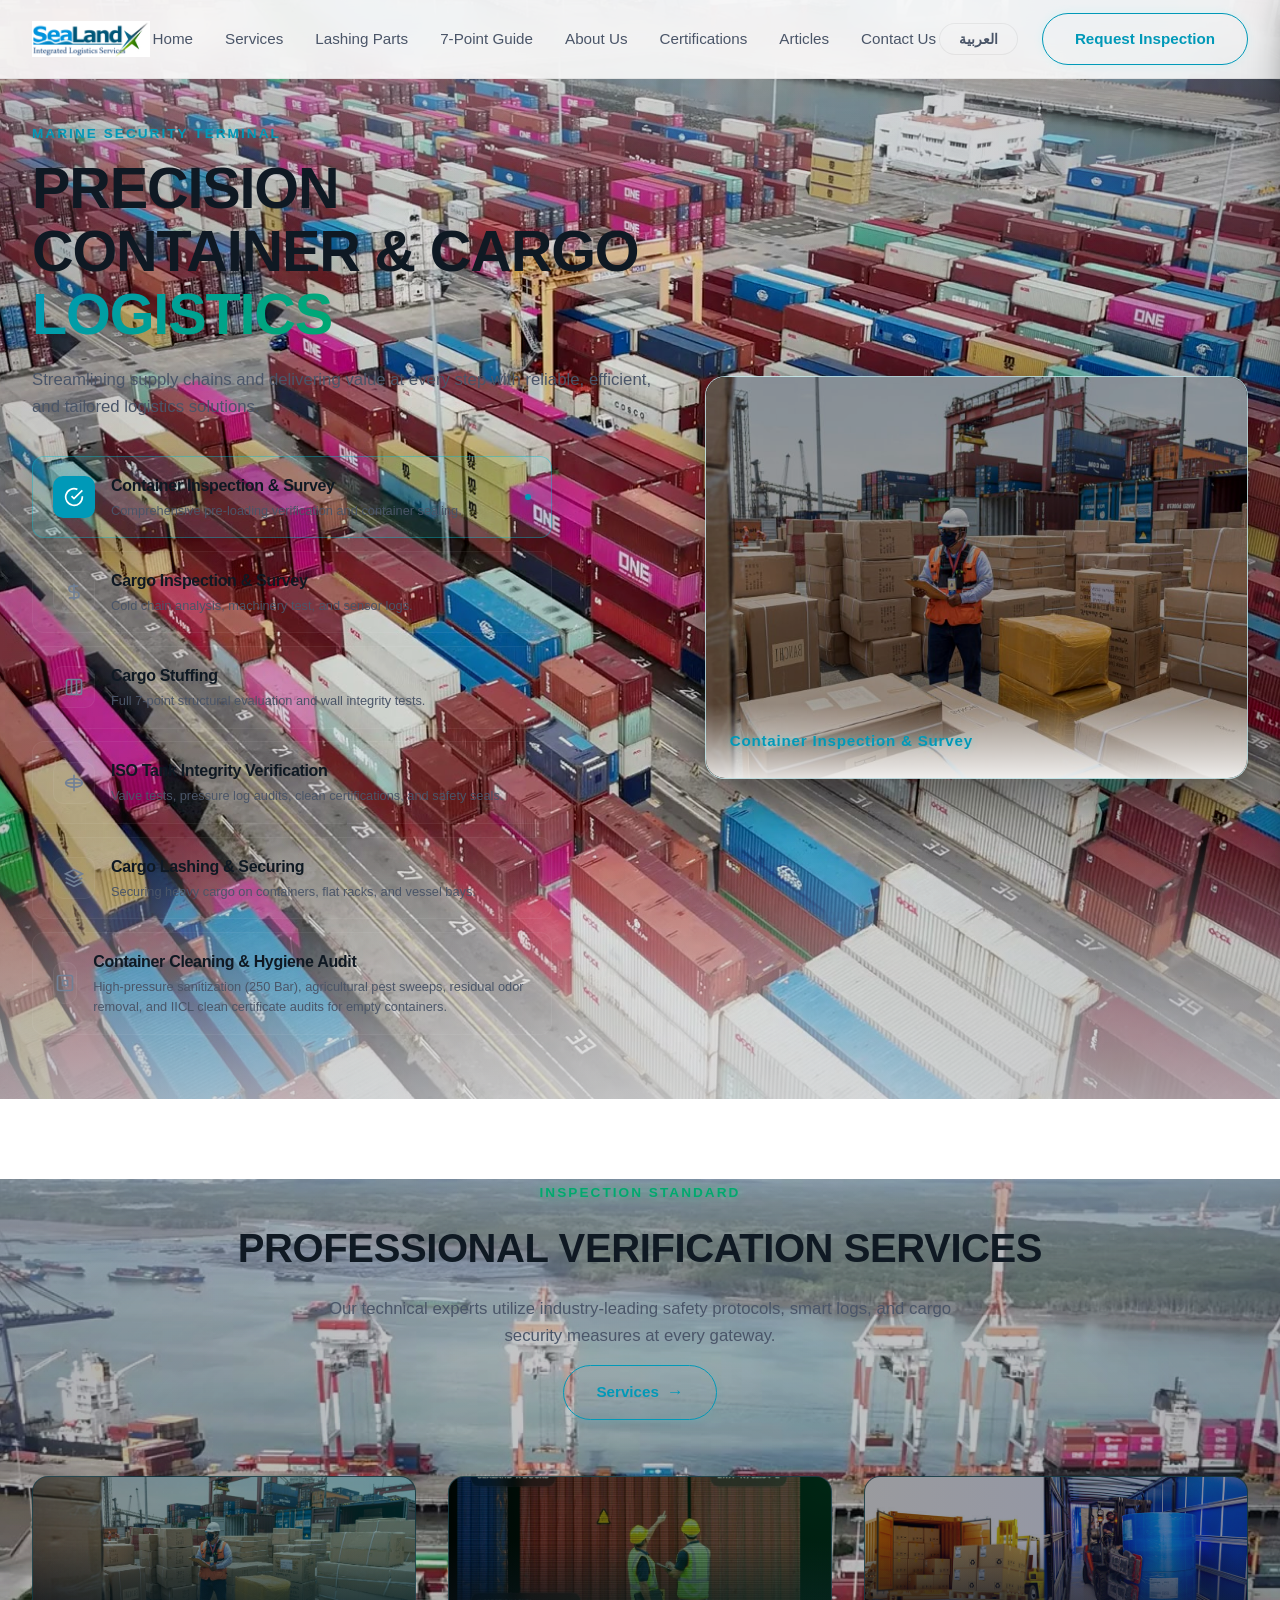
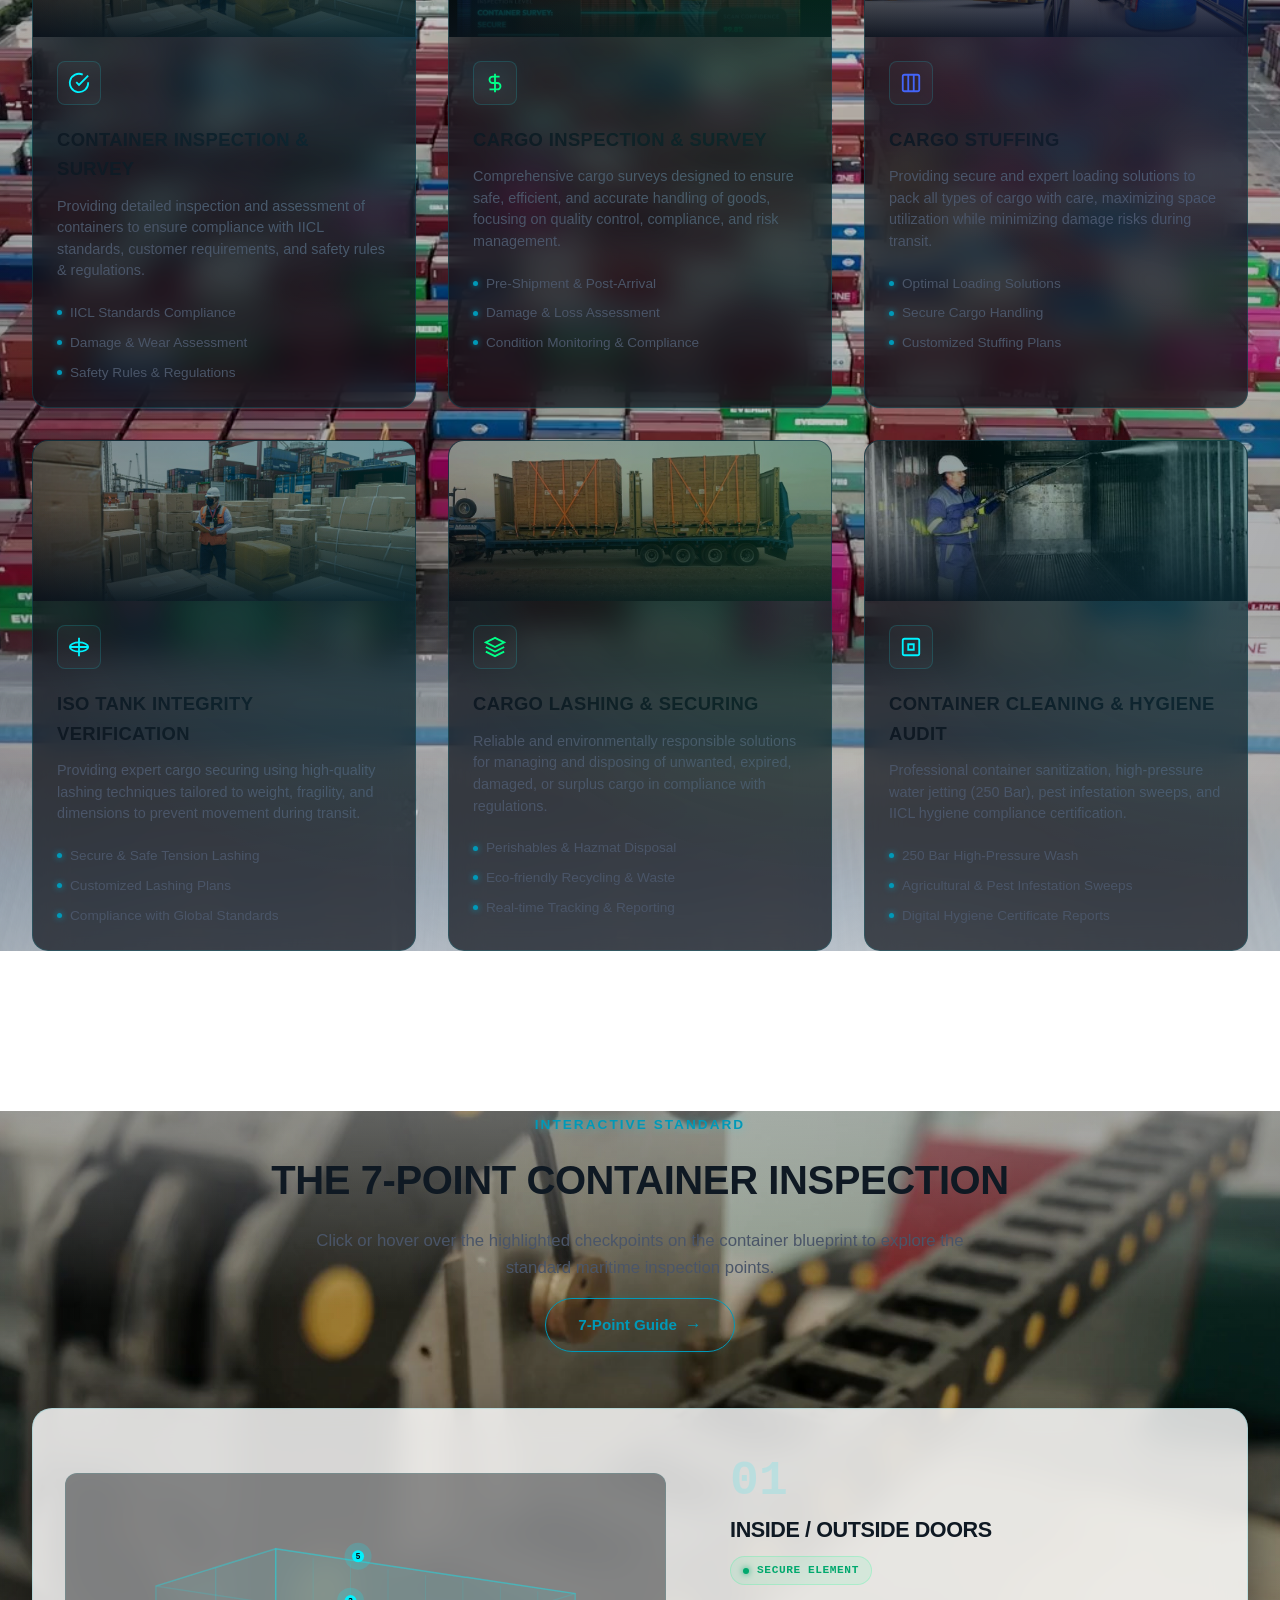
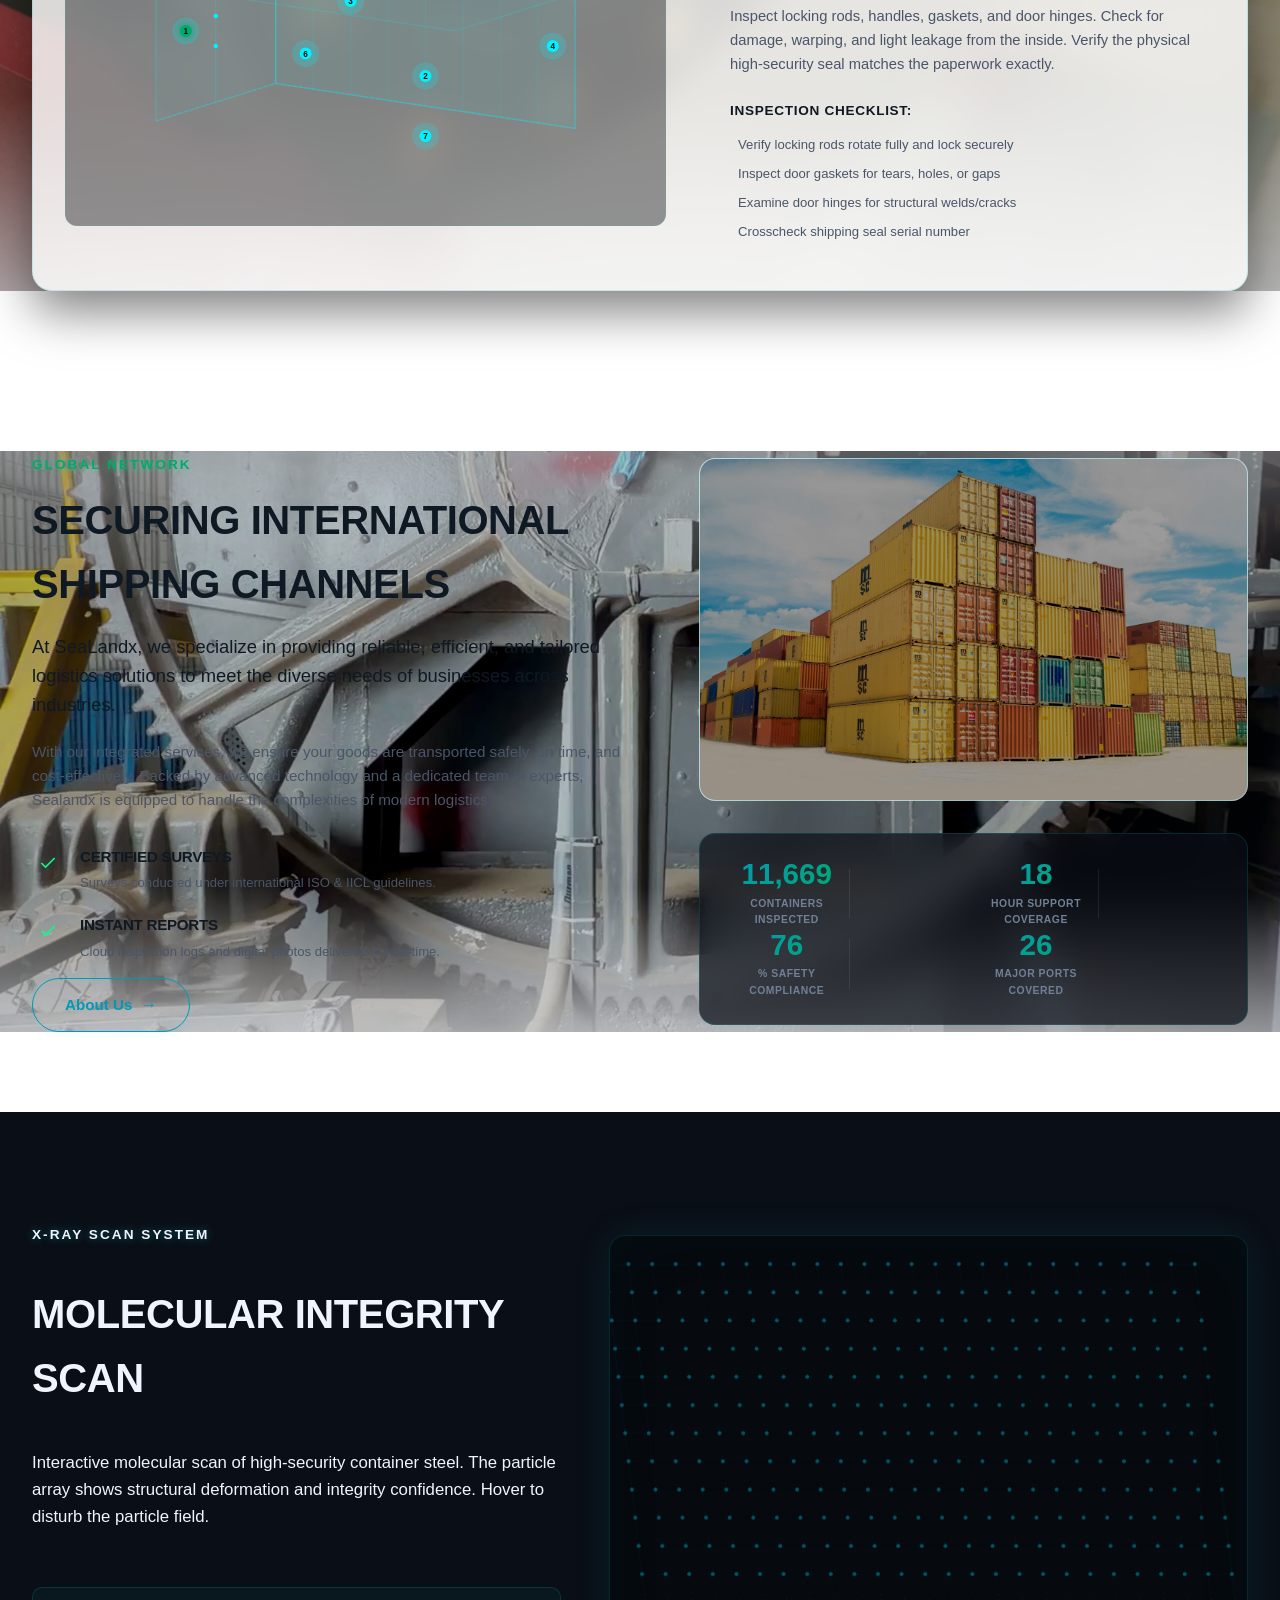
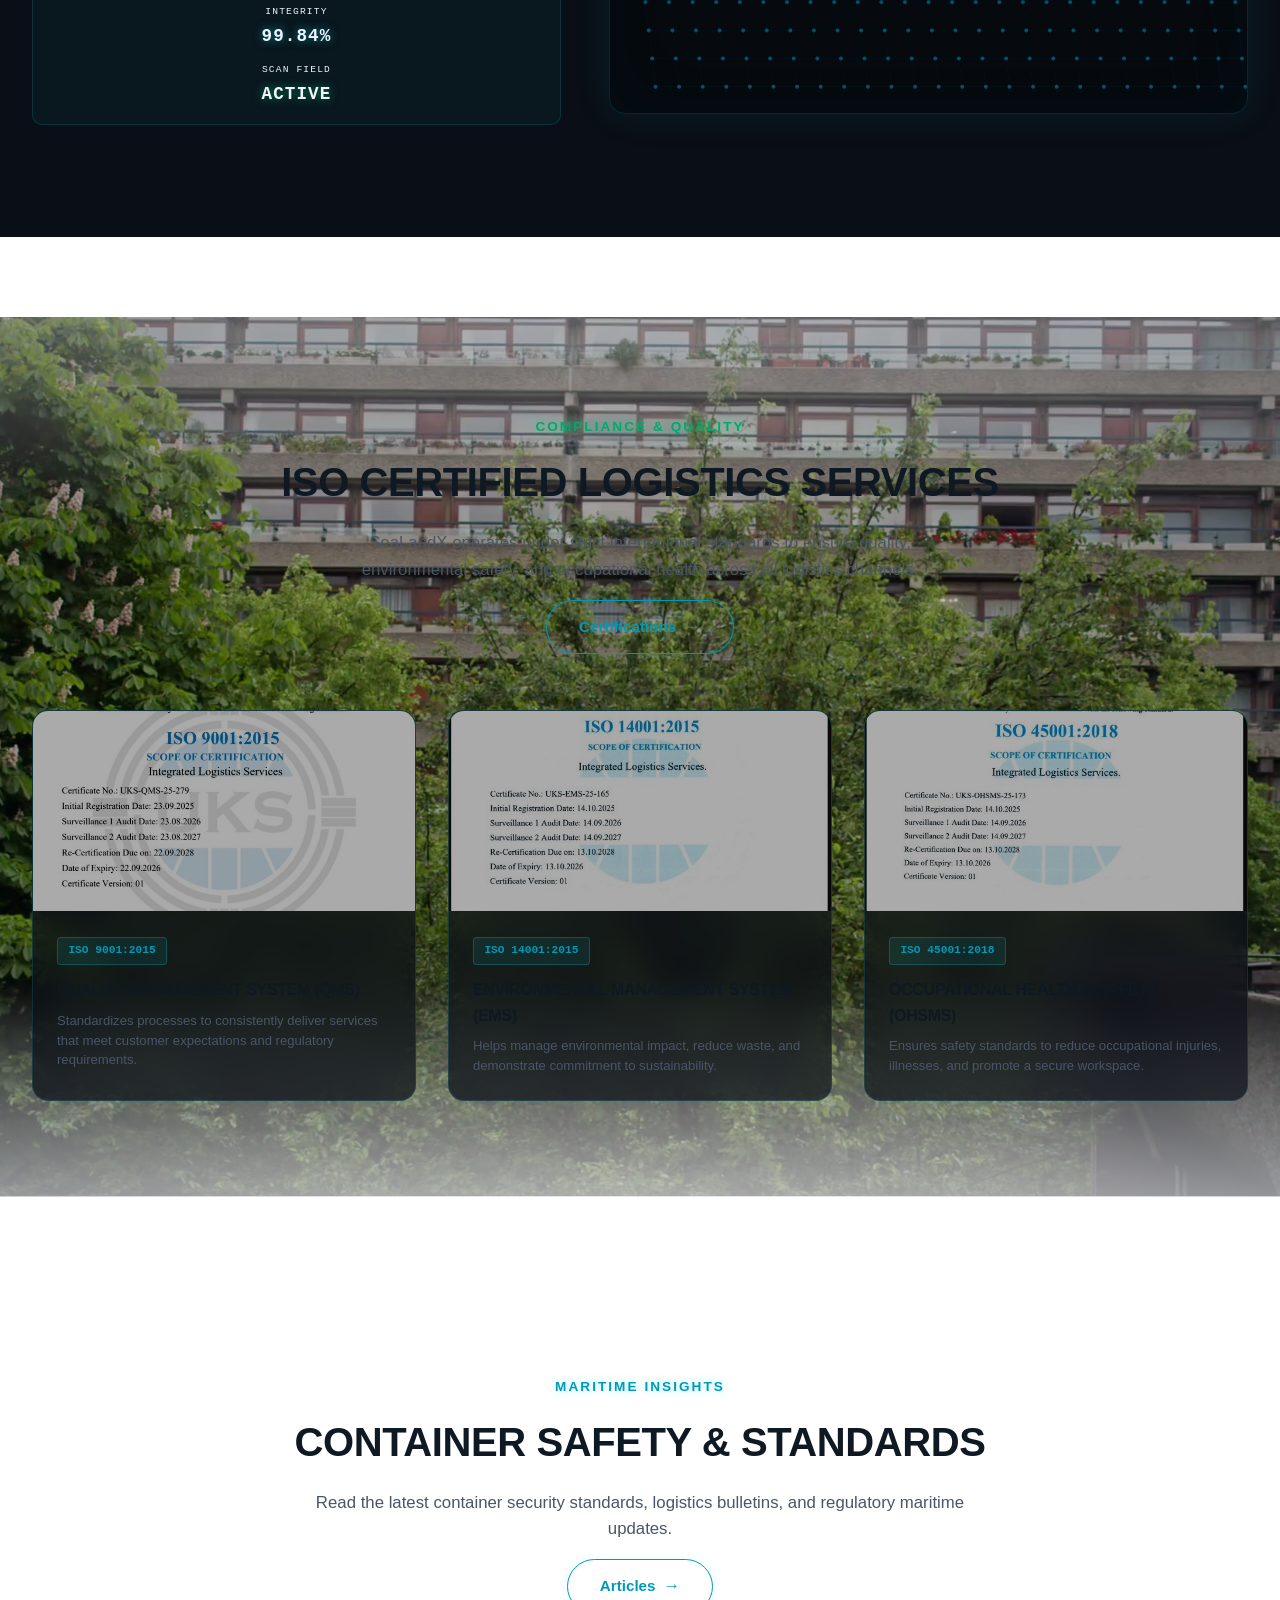
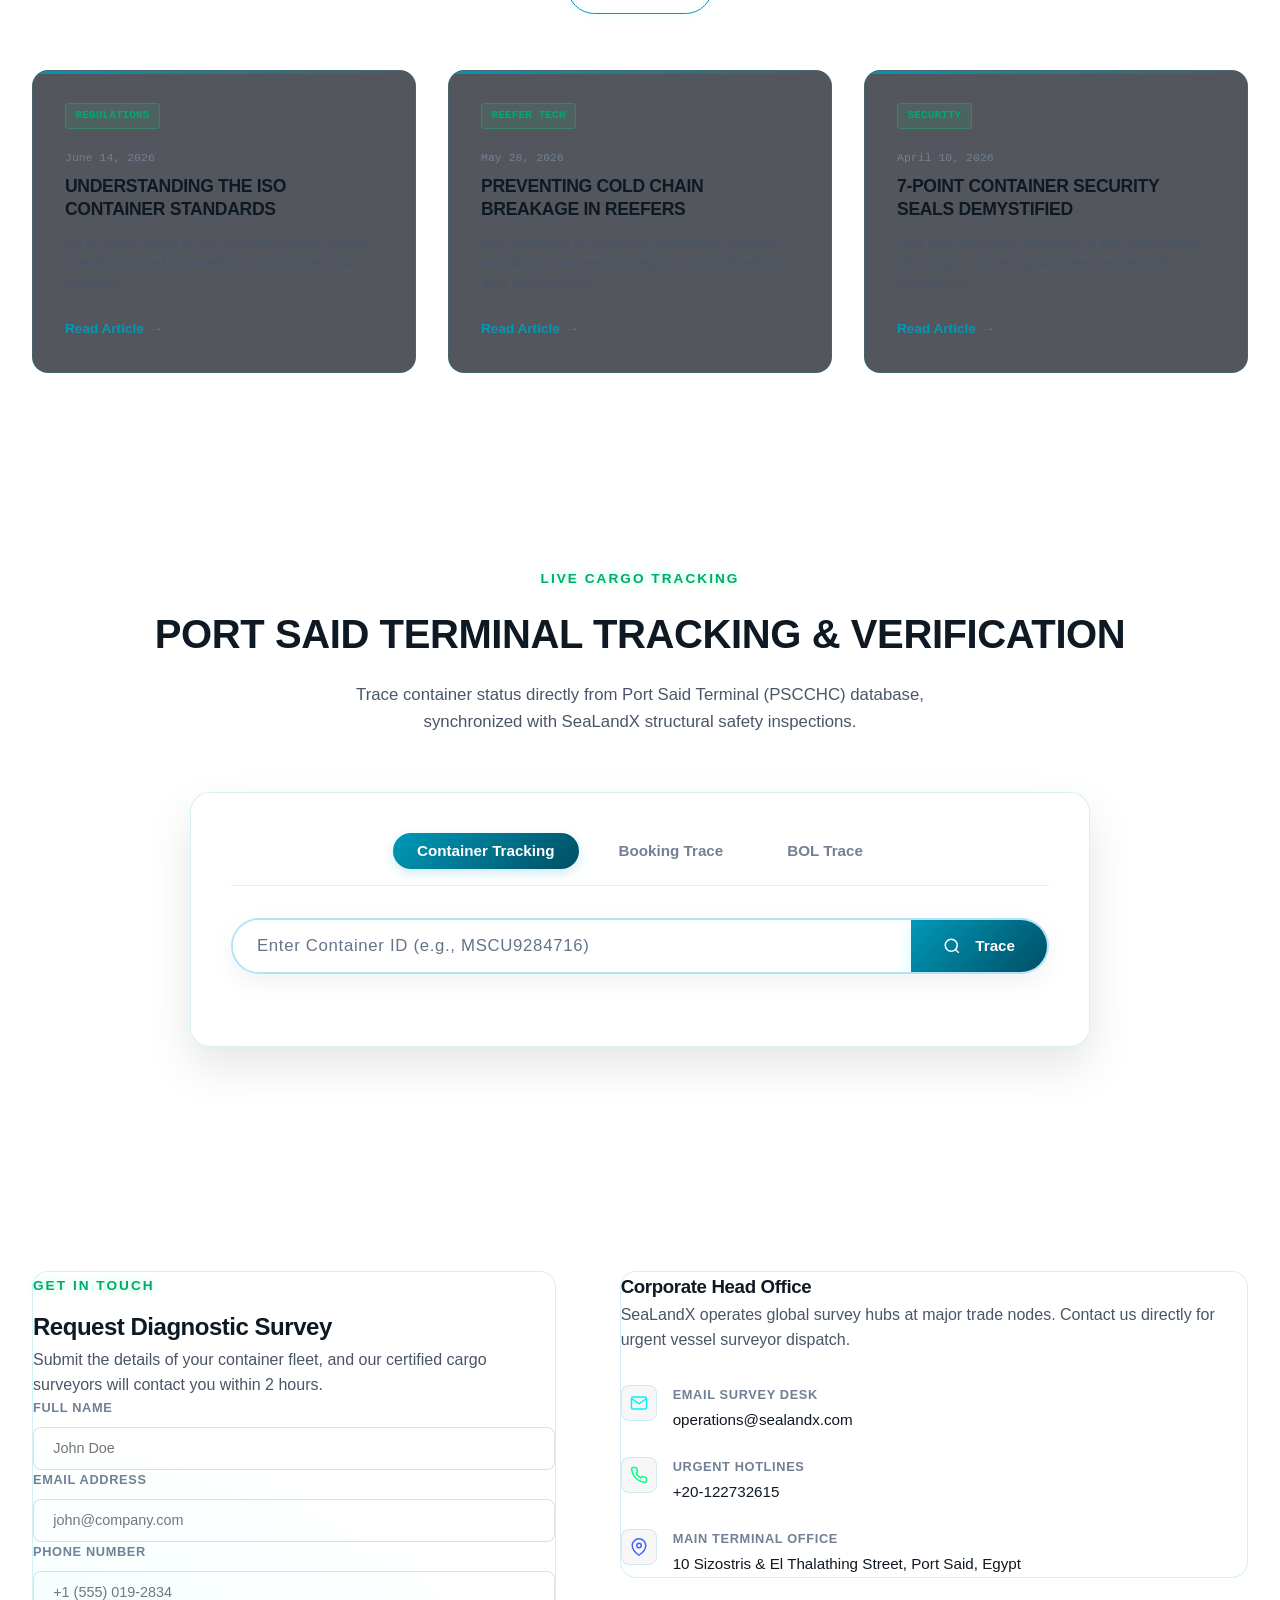
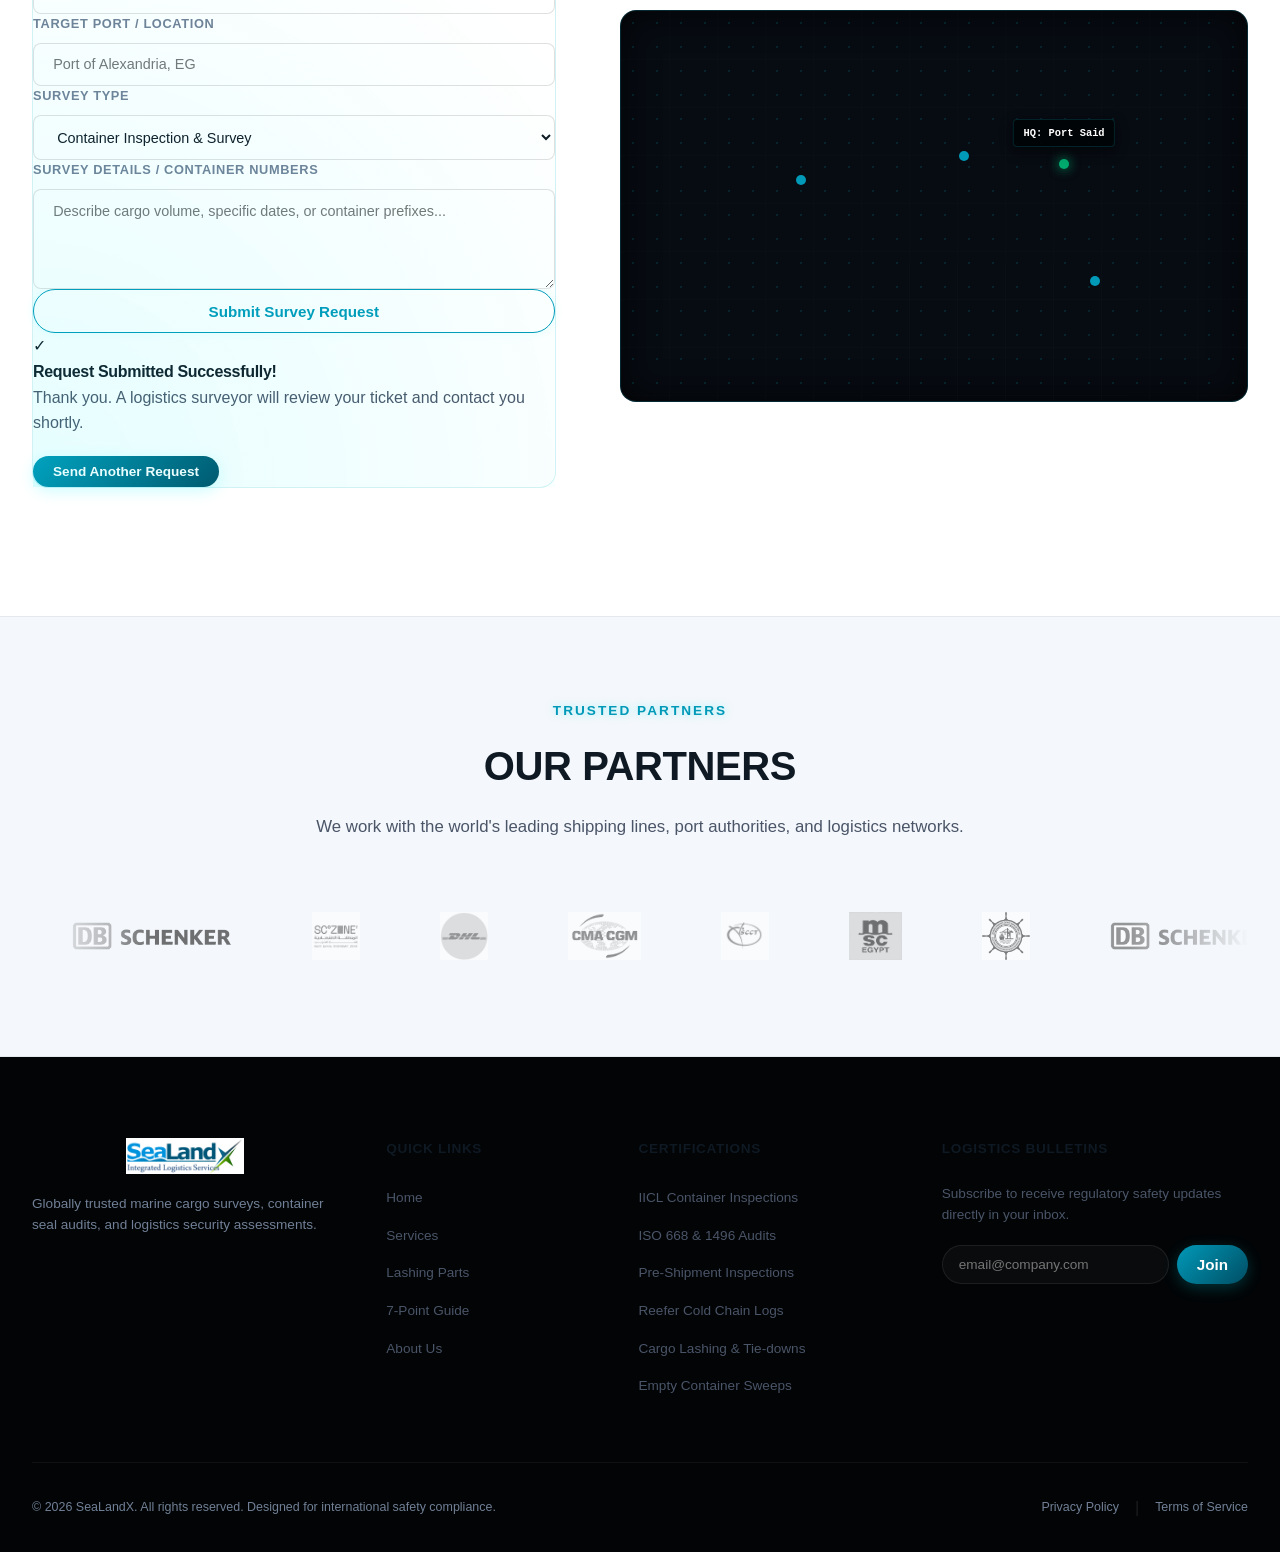
==== commit 83aa74e9: "Remove portfolio PDF viewer section, add security hardening meta headers, and tune form contrast" ====
--- a/index.html
+++ b/index.html
@@ -11,6 +11,11 @@
     <link href="https://fonts.googleapis.com/css2?family=Inter:wght@300;400;500;600;700&family=Outfit:wght@400;500;600;700;800&display=swap" rel="stylesheet">
     <!-- Main Style Sheet -->
     <link rel="stylesheet" href="css/styles.css">
+    <!-- Security & Hardening Meta Headers -->
+    <meta http-equiv="X-Content-Type-Options" content="nosniff">
+    <meta http-equiv="X-Frame-Options" content="DENY">
+    <meta http-equiv="Referrer-Policy" content="strict-origin-when-cross-origin">
+    <meta http-equiv="Content-Security-Policy" content="default-src 'self' https: data: 'unsafe-inline' 'unsafe-eval'; img-src 'self' https: data: blob:; video-src 'self' https: data: blob:;">
 </head>
 <body>
 
--- a/css/styles.css
+++ b/css/styles.css
@@ -3065,3 +3065,91 @@
 }
 
 
+
+
+/* ==========================================================================
+   LASHING PAGE RESPONSIVE & MOBILE DESIGN SYSTEM ENHANCEMENTS
+   ========================================================================== */
+.page-lashing {
+    overflow-x: hidden;
+}
+
+/* RTL Layout Enhancements for Arabic */
+[dir="rtl"] .page-lashing .hero-title,
+[dir="rtl"] .page-lashing .section-title,
+[dir="rtl"] .page-lashing .section-desc,
+[dir="rtl"] .page-lashing .about-text-content {
+    text-align: right;
+}
+
+[dir="rtl"] .page-lashing .info-checklist li span:first-child {
+    margin-left: 8px;
+    margin-right: 0;
+}
+
+/* Mobile Screens (< 768px) */
+@media (max-width: 768px) {
+    #lashing-hero {
+        padding: 90px 0 40px !important;
+    }
+    
+    #lashing-hero .hero-title {
+        font-size: 2rem !important;
+        line-height: 1.25 !important;
+    }
+
+    #lashing-hero .stats-card {
+        grid-template-columns: 1fr !important;
+        gap: 1rem !important;
+        text-align: center;
+    }
+    
+    #lashing-hero .stat-divider {
+        display: none !important;
+    }
+
+    .filter-btn {
+        padding: 0.5rem 0.9rem !important;
+        font-size: 0.8rem !important;
+    }
+
+    .pdf-viewer-container {
+        padding: 0.75rem !important;
+    }
+
+    .pdf-viewer-container > div:nth-child(2) {
+        height: 230px !important;
+    }
+
+    #portfolio-pdf .guide-wrapper {
+        grid-template-columns: 1fr !important;
+        padding: 1.5rem !important;
+        gap: 1.75rem !important;
+    }
+
+    .contact-form-container {
+        padding: 1.5rem !important;
+        border-radius: 16px !important;
+    }
+
+    .cert-modal-content {
+        width: 95% !important;
+        padding: 1rem !important;
+    }
+}
+
+/* Extra Small Screens (< 480px) */
+@media (max-width: 480px) {
+    #lashing-hero .hero-title {
+        font-size: 1.75rem !important;
+    }
+
+    .part-card .cert-body {
+        padding: 1rem !important;
+    }
+
+    .filter-btn {
+        flex: 1 1 45%;
+        text-align: center;
+    }
+}
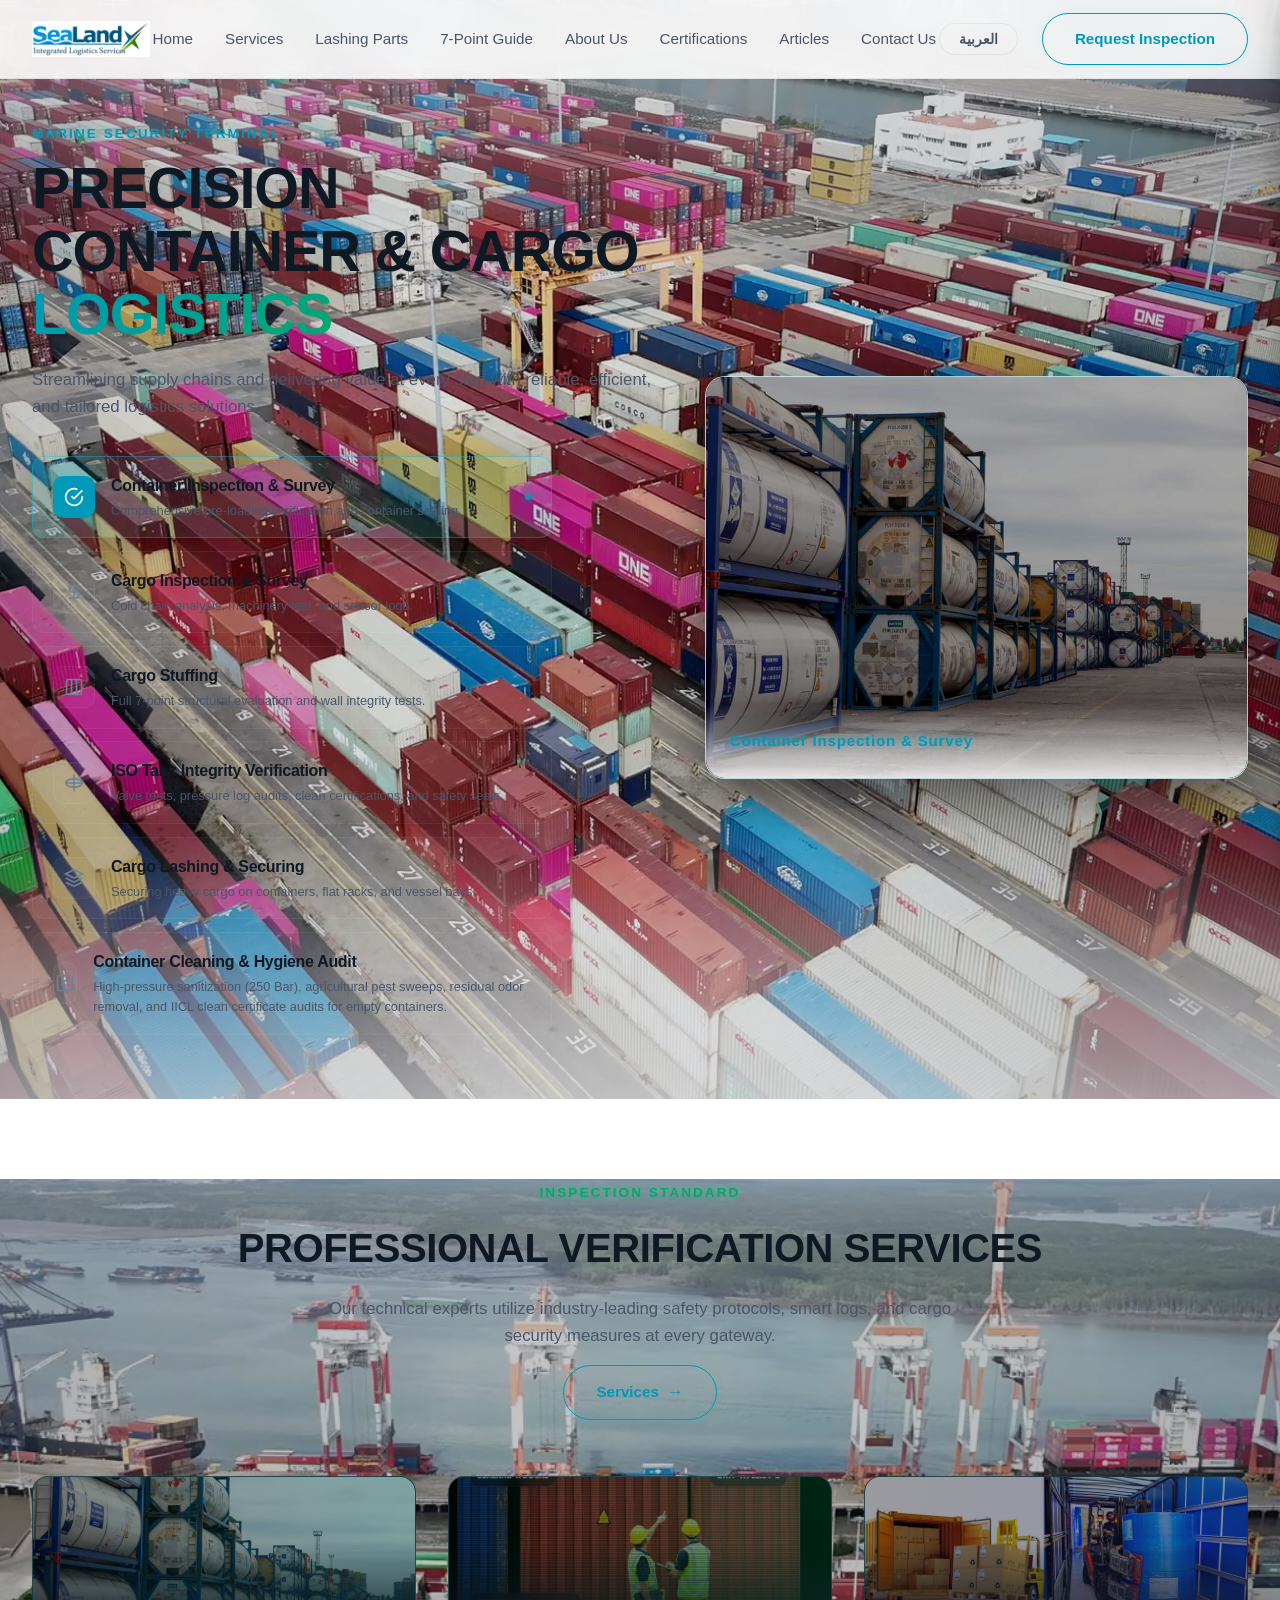
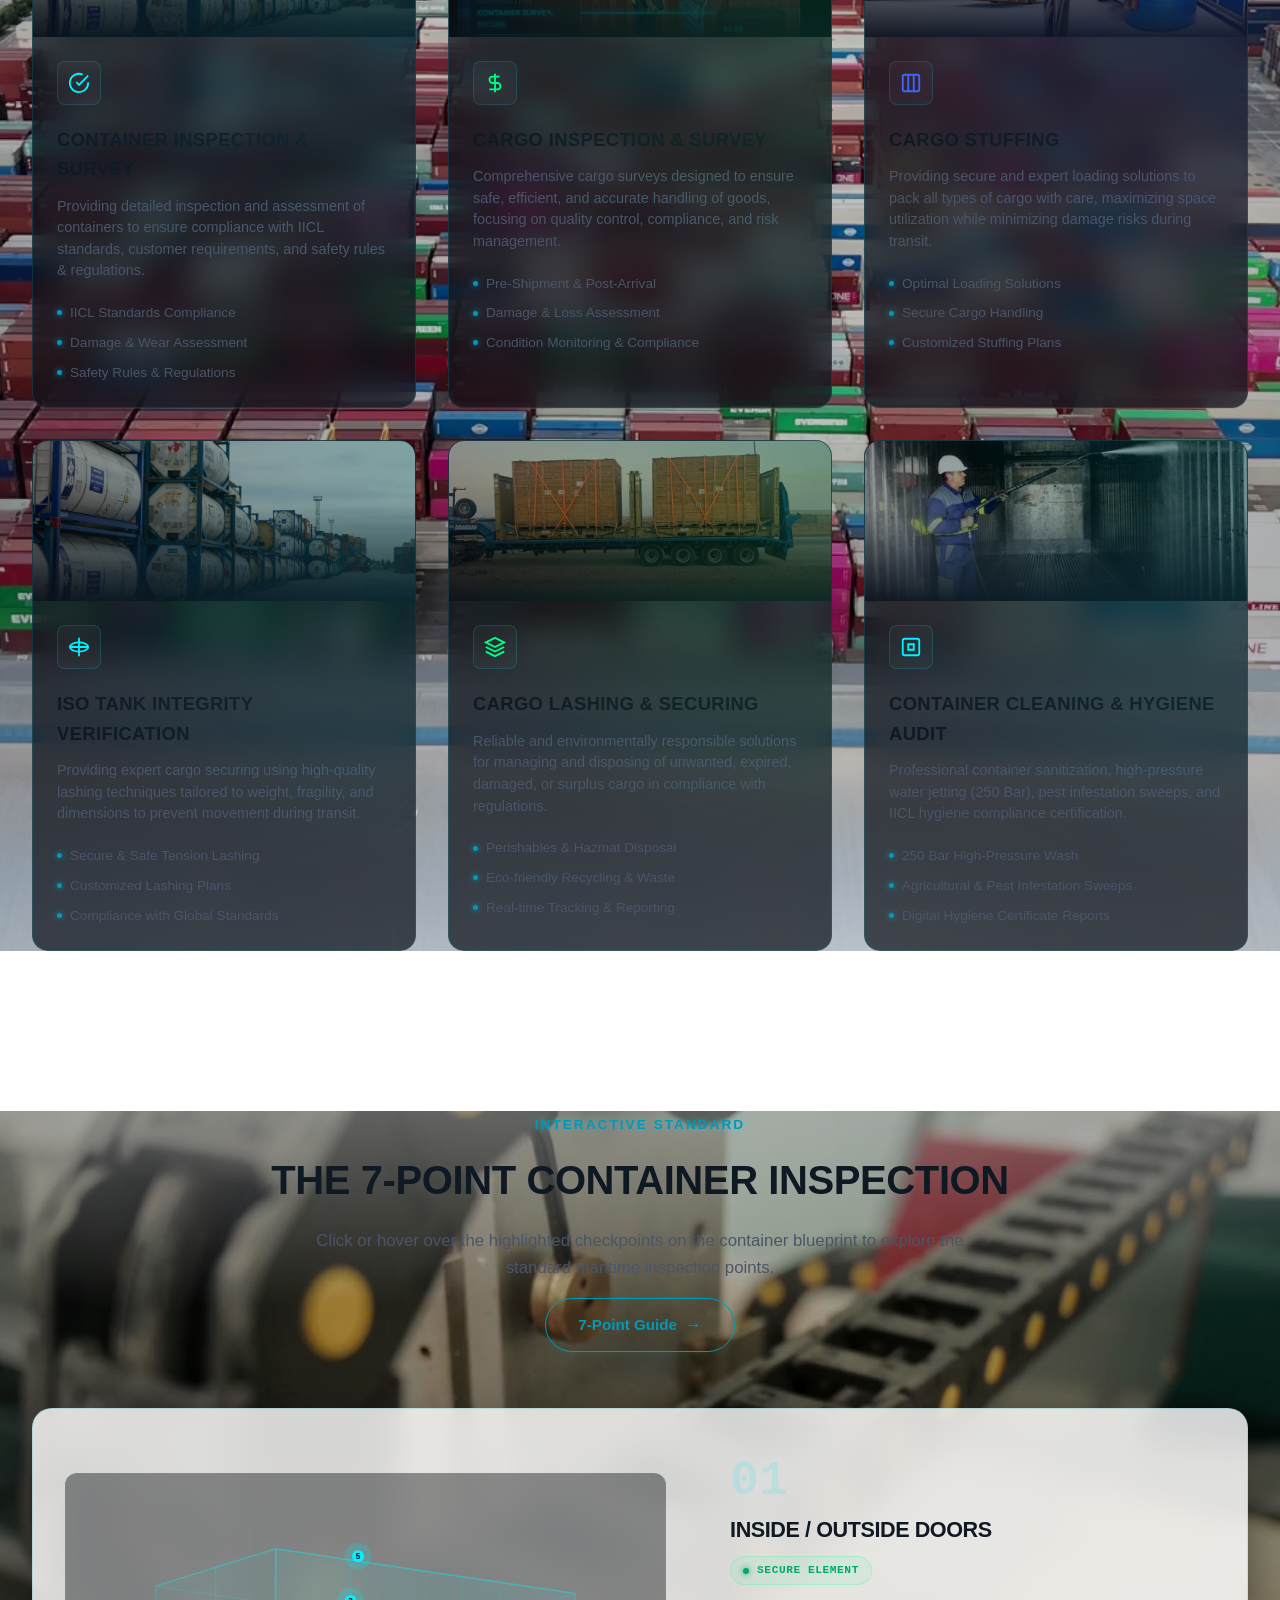
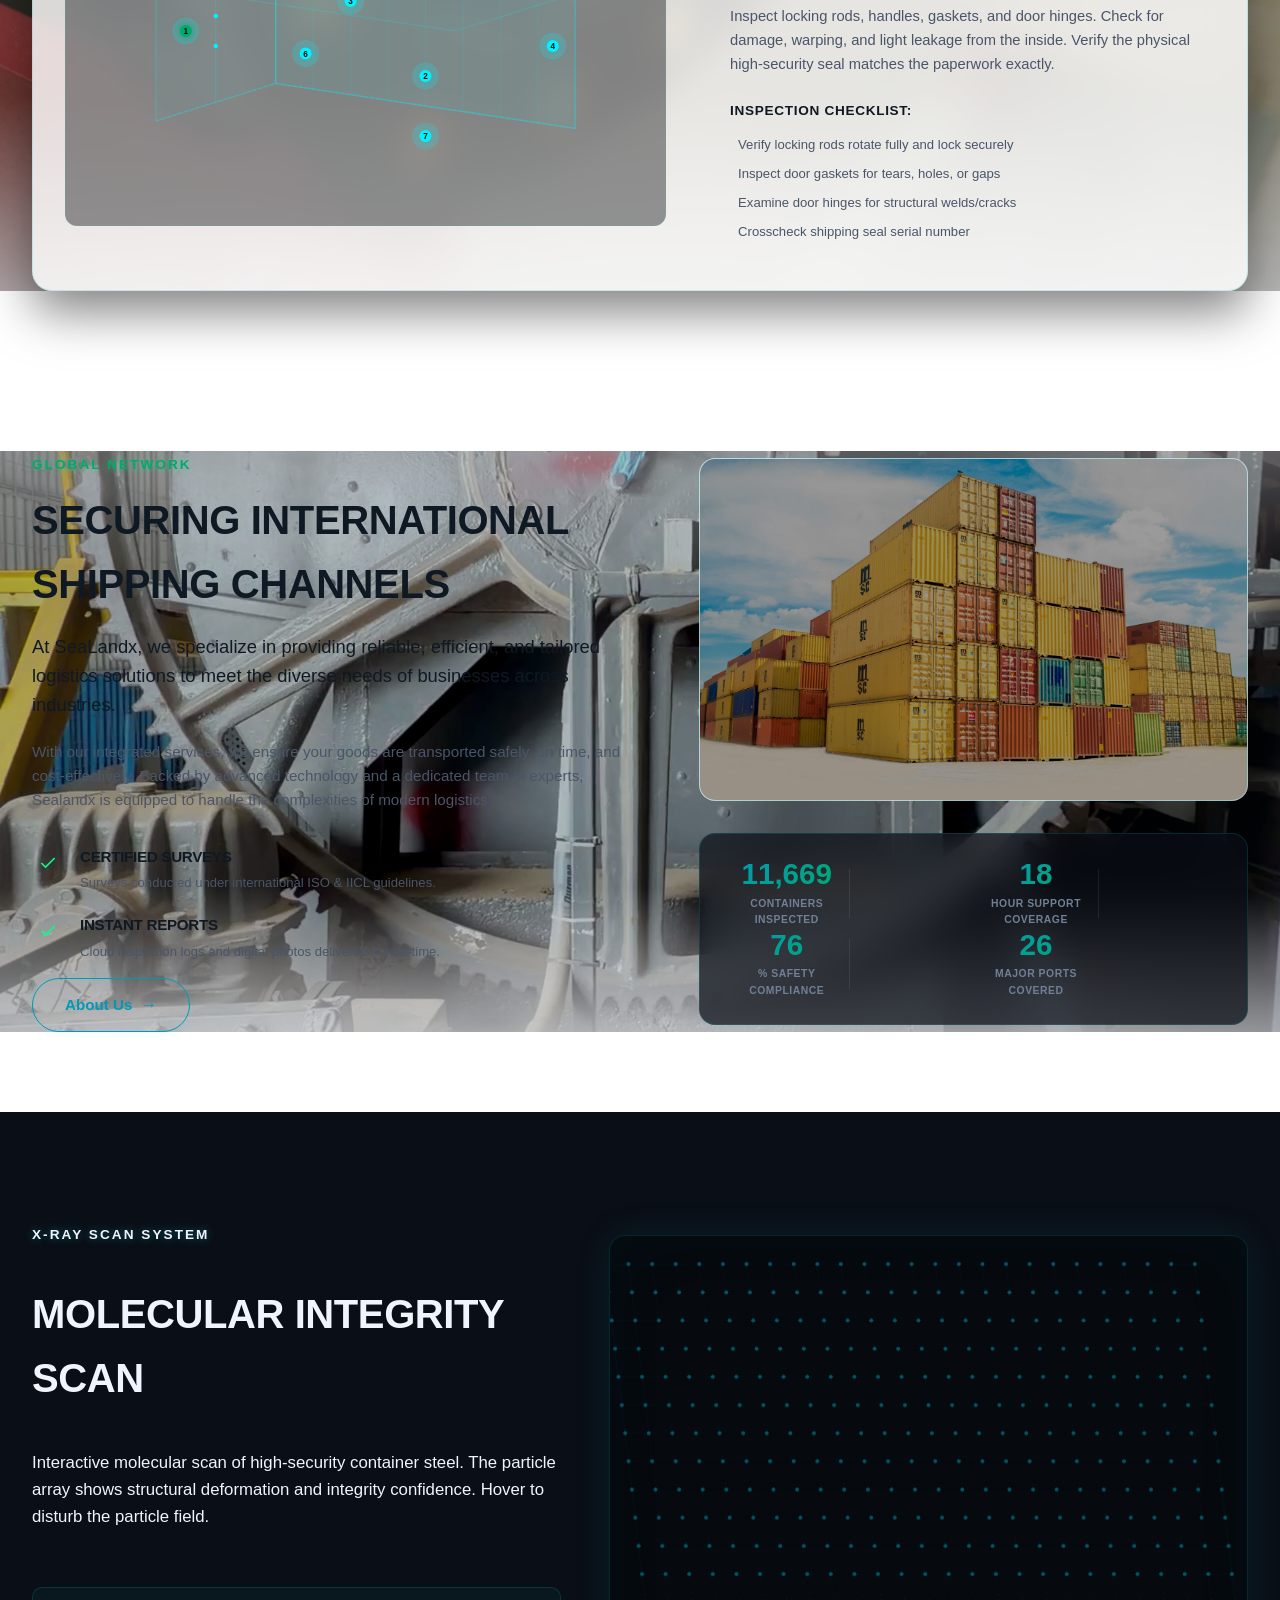
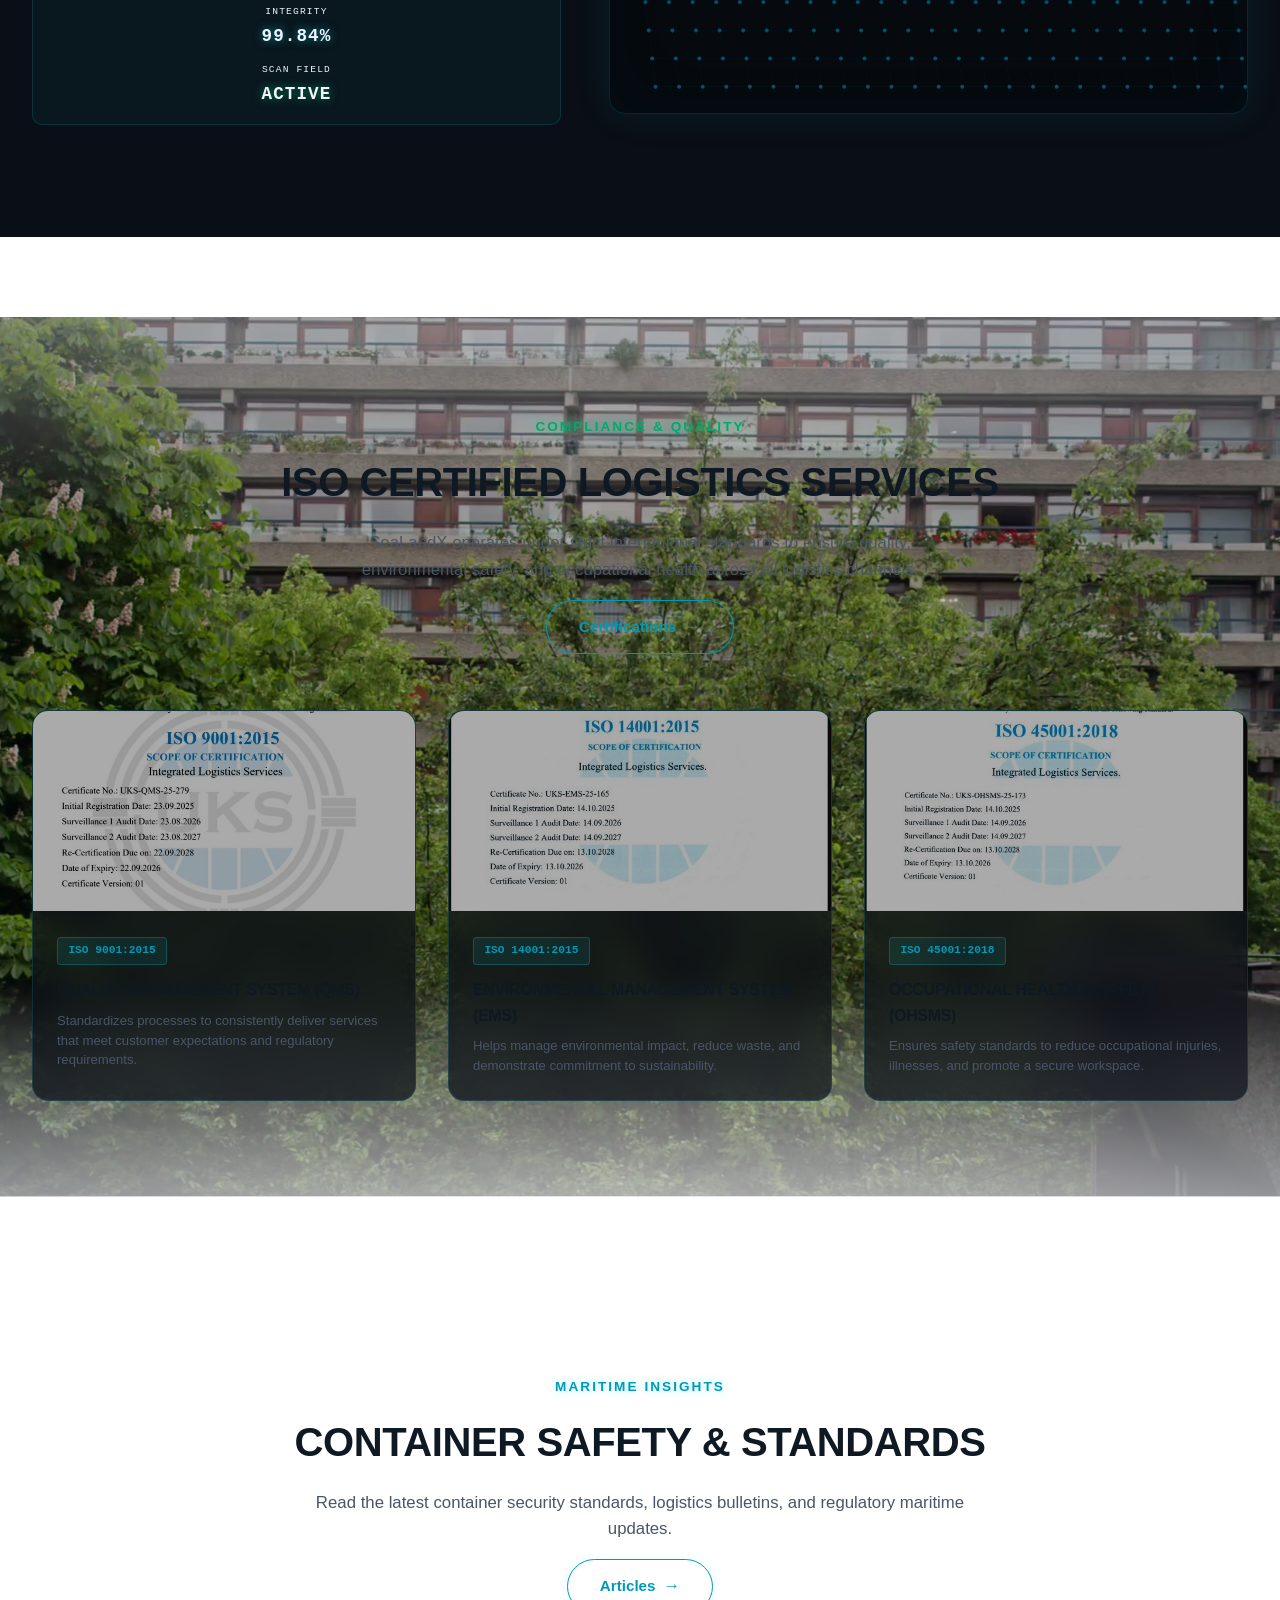
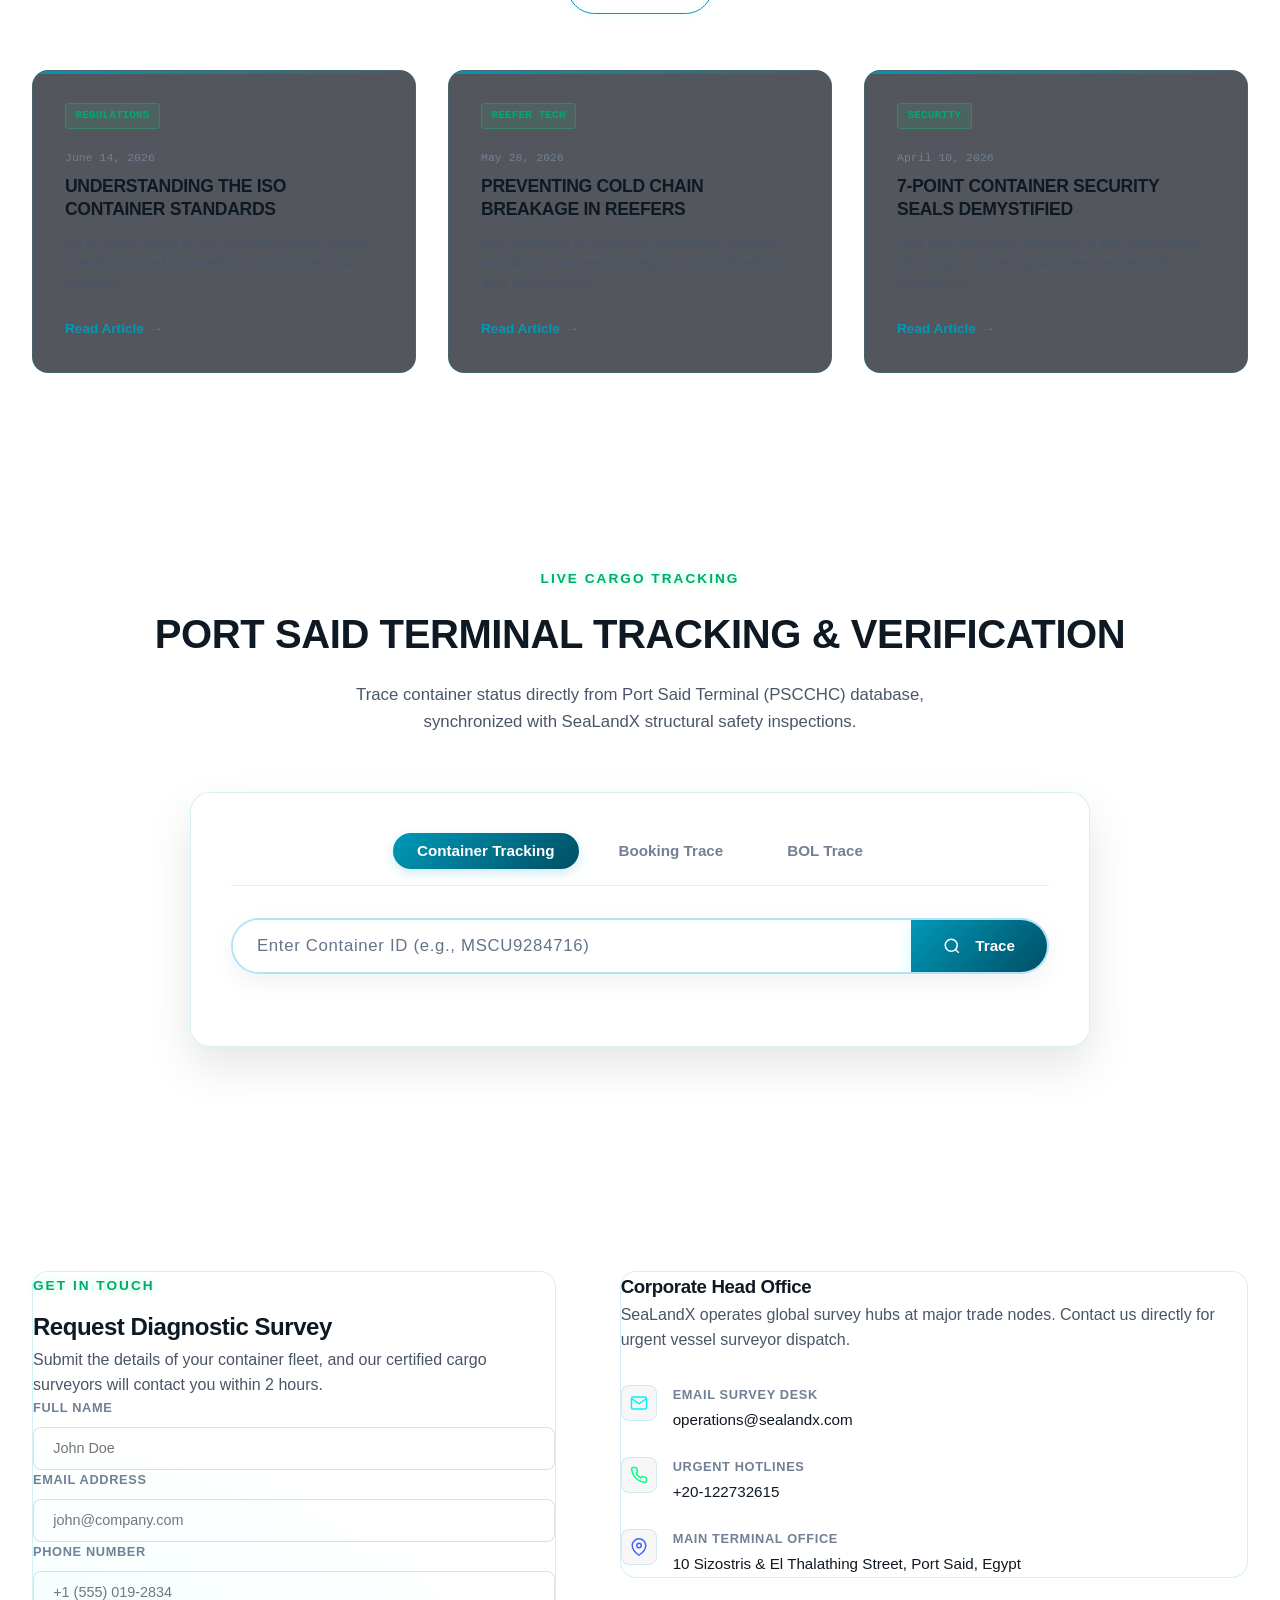
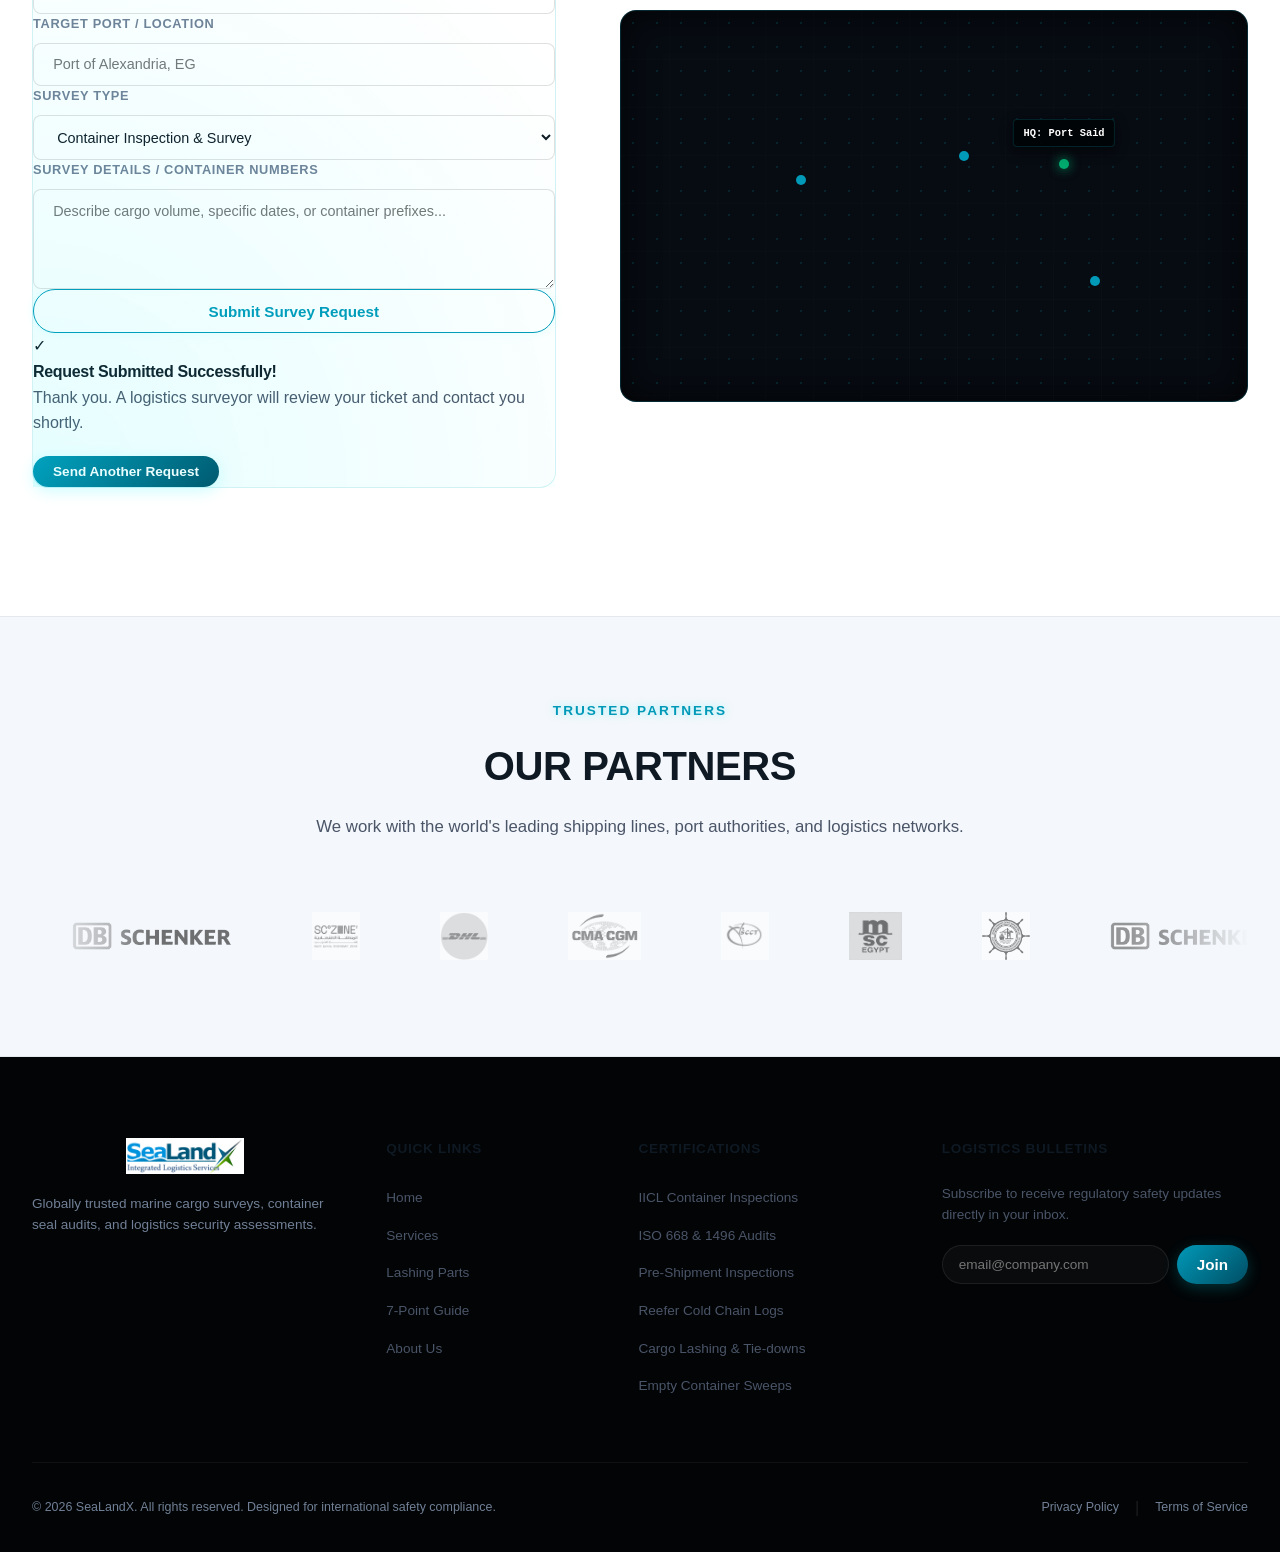
==== commit 9dcd086e: "Fix ISO Tanker image in services.html line 323 and add GoDaddy .htaccess hosting config" ====
--- a/index.html
+++ b/index.html
@@ -198,10 +198,10 @@
                         <div class="showcase-container glass">
                             <div class="showcase-wrapper">
                                 <!-- Background Service Images -->
-                                <img loading="lazy" src="assets/images/cargo_inspection.jpg" id="bg-pre-shipment" class="showcase-image active" alt="Container Inspection & Survey">
+                                <img loading="lazy" src="assets/images/iso_tank_real.jpg" id="bg-pre-shipment" class="showcase-image active" alt="Container Inspection & Survey">
                                 <img loading="lazy" src="assets/images/hud_inspection.jpg" id="bg-reefer" class="showcase-image" alt="Reefer Temperature Logs">
                                 <img loading="lazy" src="assets/images/cargo_stuffing.jpg" id="bg-dry-van" class="showcase-image" alt="Dry Van Structural Integrity">
-                                <img loading="lazy" src="assets/images/cargo_inspection.jpg" id="bg-iso-tank" class="showcase-image" alt="ISO Tank Inspection">
+                                <img loading="lazy" src="assets/images/iso_tank_real.jpg" id="bg-iso-tank" class="showcase-image" alt="ISO Tank Inspection">
                                 <img loading="lazy" src="assets/images/cargo_lashing.jpg" id="bg-lashing" class="showcase-image" alt="Cargo Lashing & Securing">
                                 <img loading="lazy" src="assets/images/container_cleaning.jpg" id="bg-empty-container" class="showcase-image" alt="Empty Container Inspection">
                                 
@@ -247,7 +247,7 @@
                     <a href="services.html#detail-psi" class="service-card glass" style="text-decoration:none;color:inherit;display:block;">
                         <div class="card-glow-element" style="background: radial-gradient(circle at top right, rgba(0, 242, 254, 0.15), transparent 70%);"></div>
                         <div class="card-image-wrapper">
-                            <img loading="lazy" src="assets/images/cargo_inspection.jpg" alt="Container Inspection & Survey Visual" class="card-img-header">
+                            <img loading="lazy" src="assets/images/iso_tank_real.jpg" alt="Container Inspection & Survey Visual" class="card-img-header">
                             <div class="card-img-overlay"></div>
                         </div>
                         <div class="service-card-body">
@@ -320,7 +320,7 @@
                     <a href="services.html#detail-isotank" class="service-card glass" style="text-decoration:none;color:inherit;display:block;">
                         <div class="card-glow-element" style="background: radial-gradient(circle at top right, rgba(0, 242, 254, 0.15), transparent 70%);"></div>
                         <div class="card-image-wrapper">
-                            <img loading="lazy" src="assets/images/cargo_inspection.jpg" alt="ISO Tank Integrity Verification Visual" class="card-img-header">
+                            <img loading="lazy" src="assets/images/iso_tank_real.jpg" alt="ISO Tank Integrity Verification Visual" class="card-img-header">
                             <div class="card-img-overlay"></div>
                         </div>
                         <div class="service-card-body">
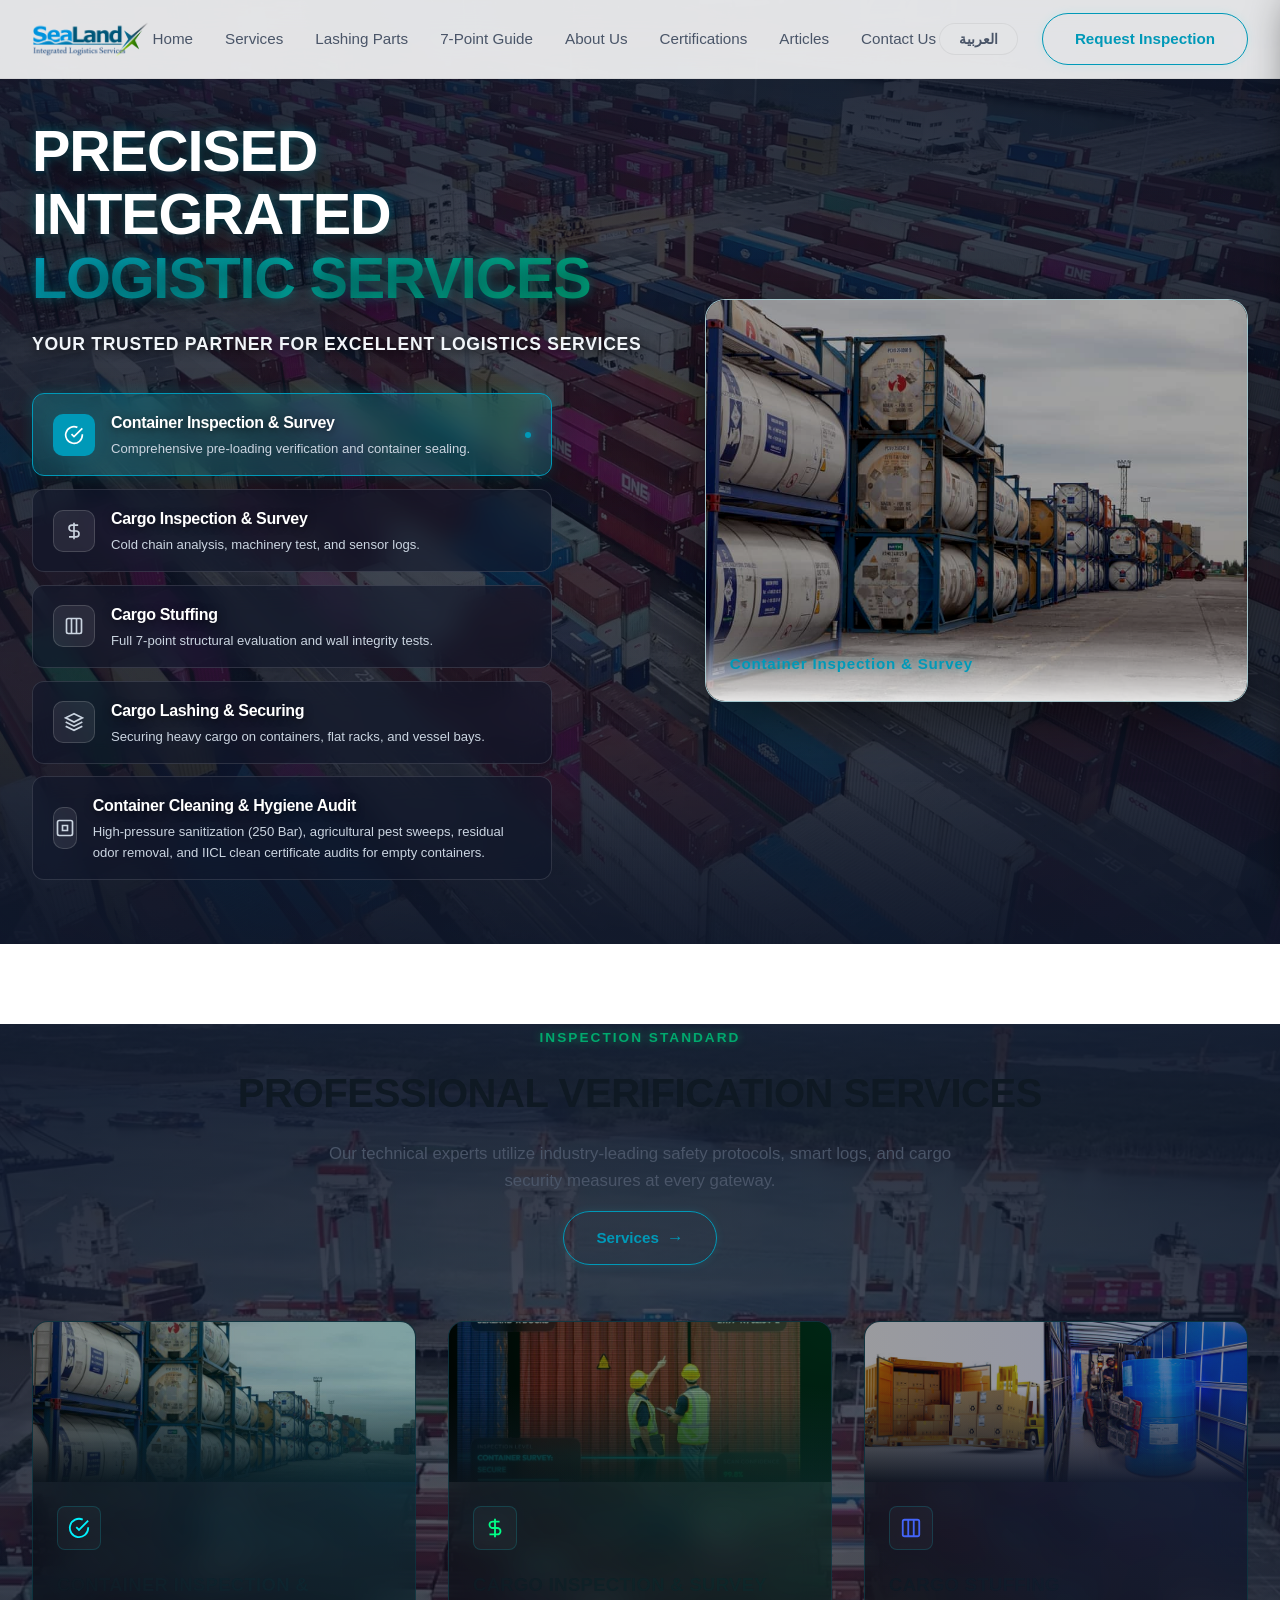
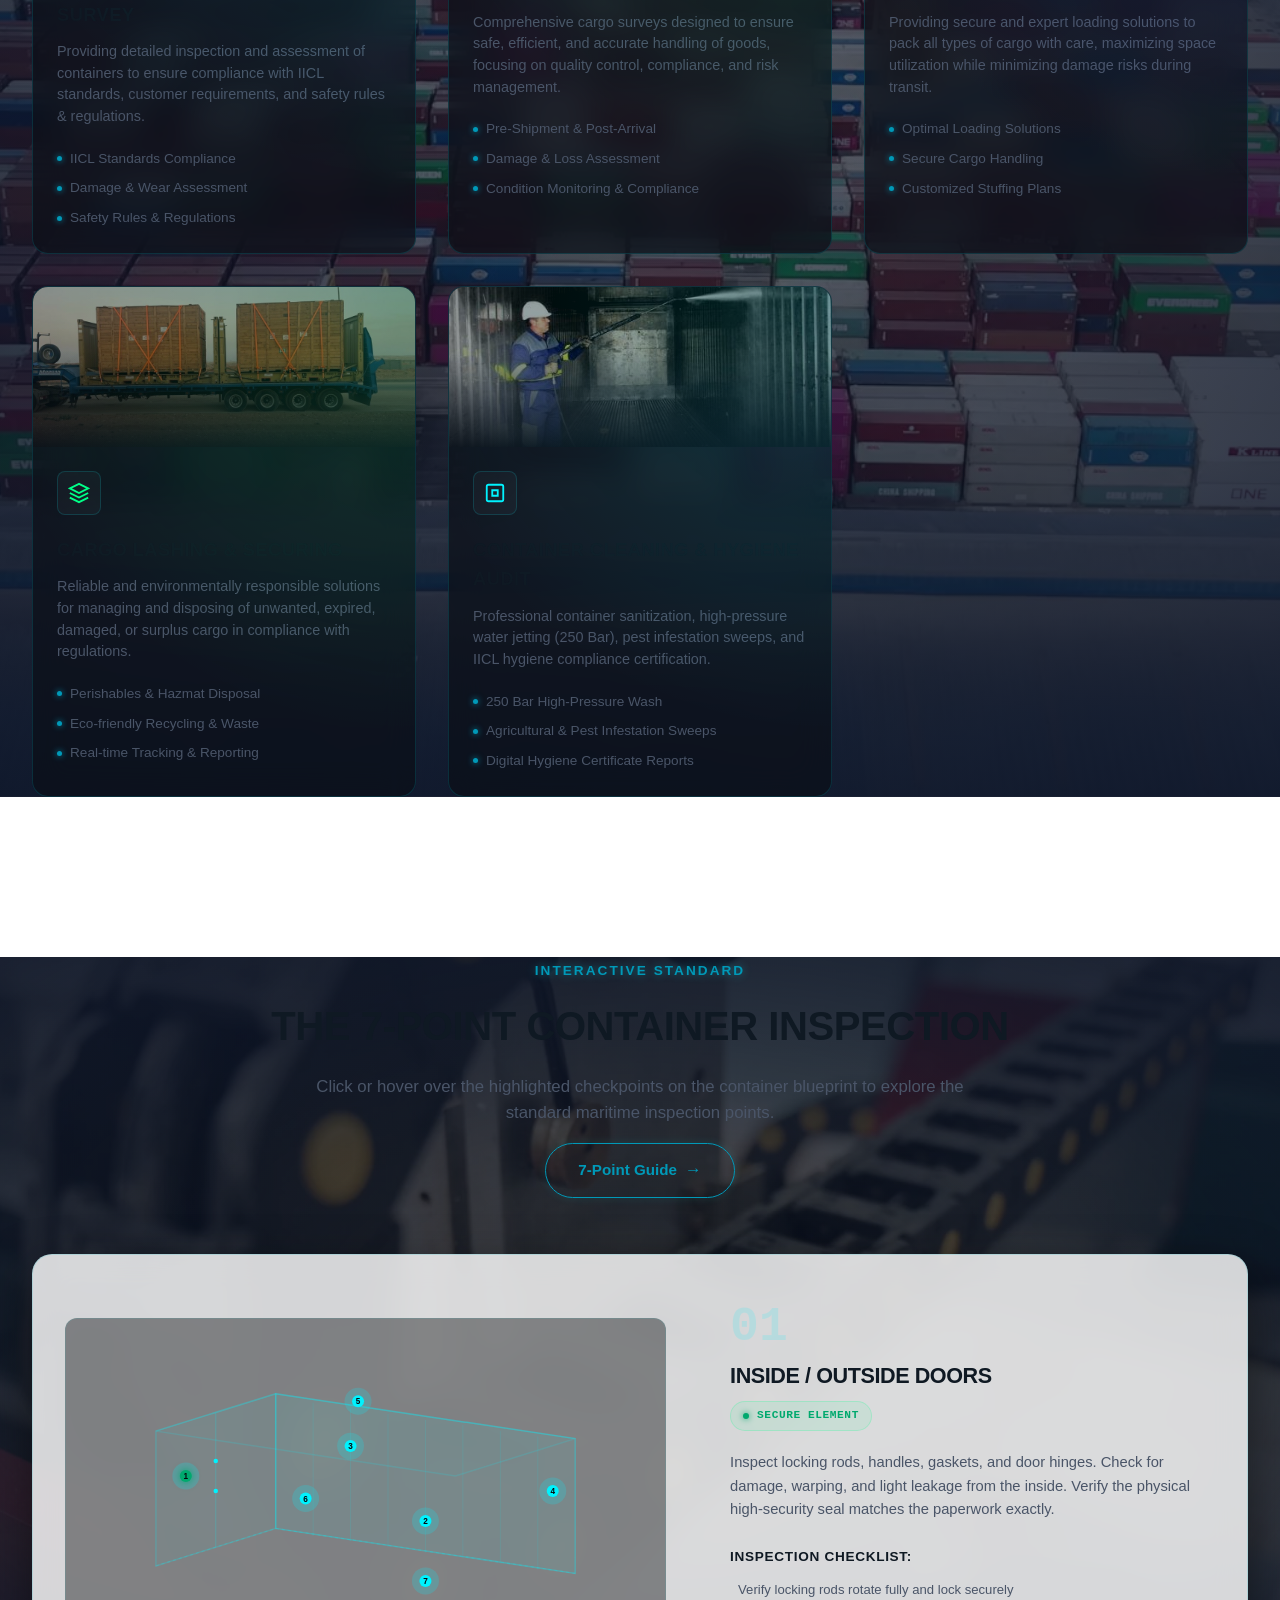
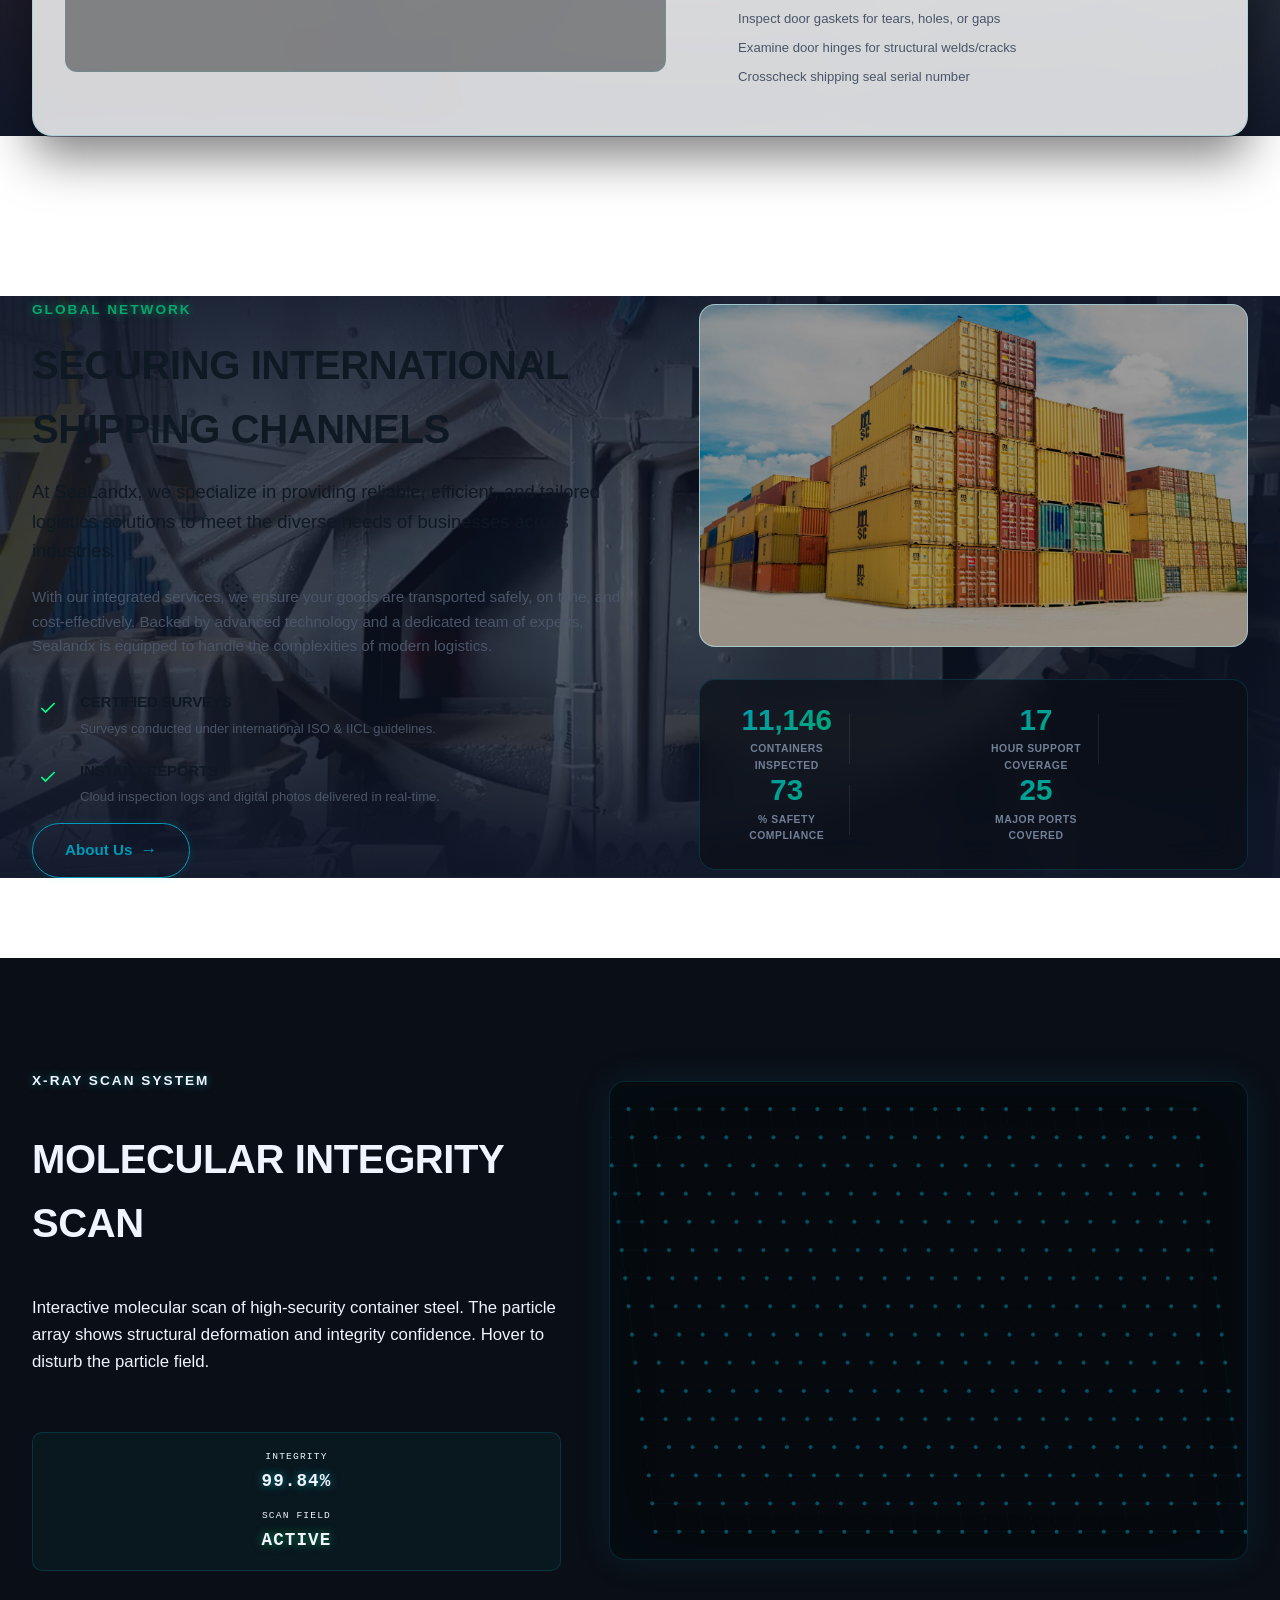
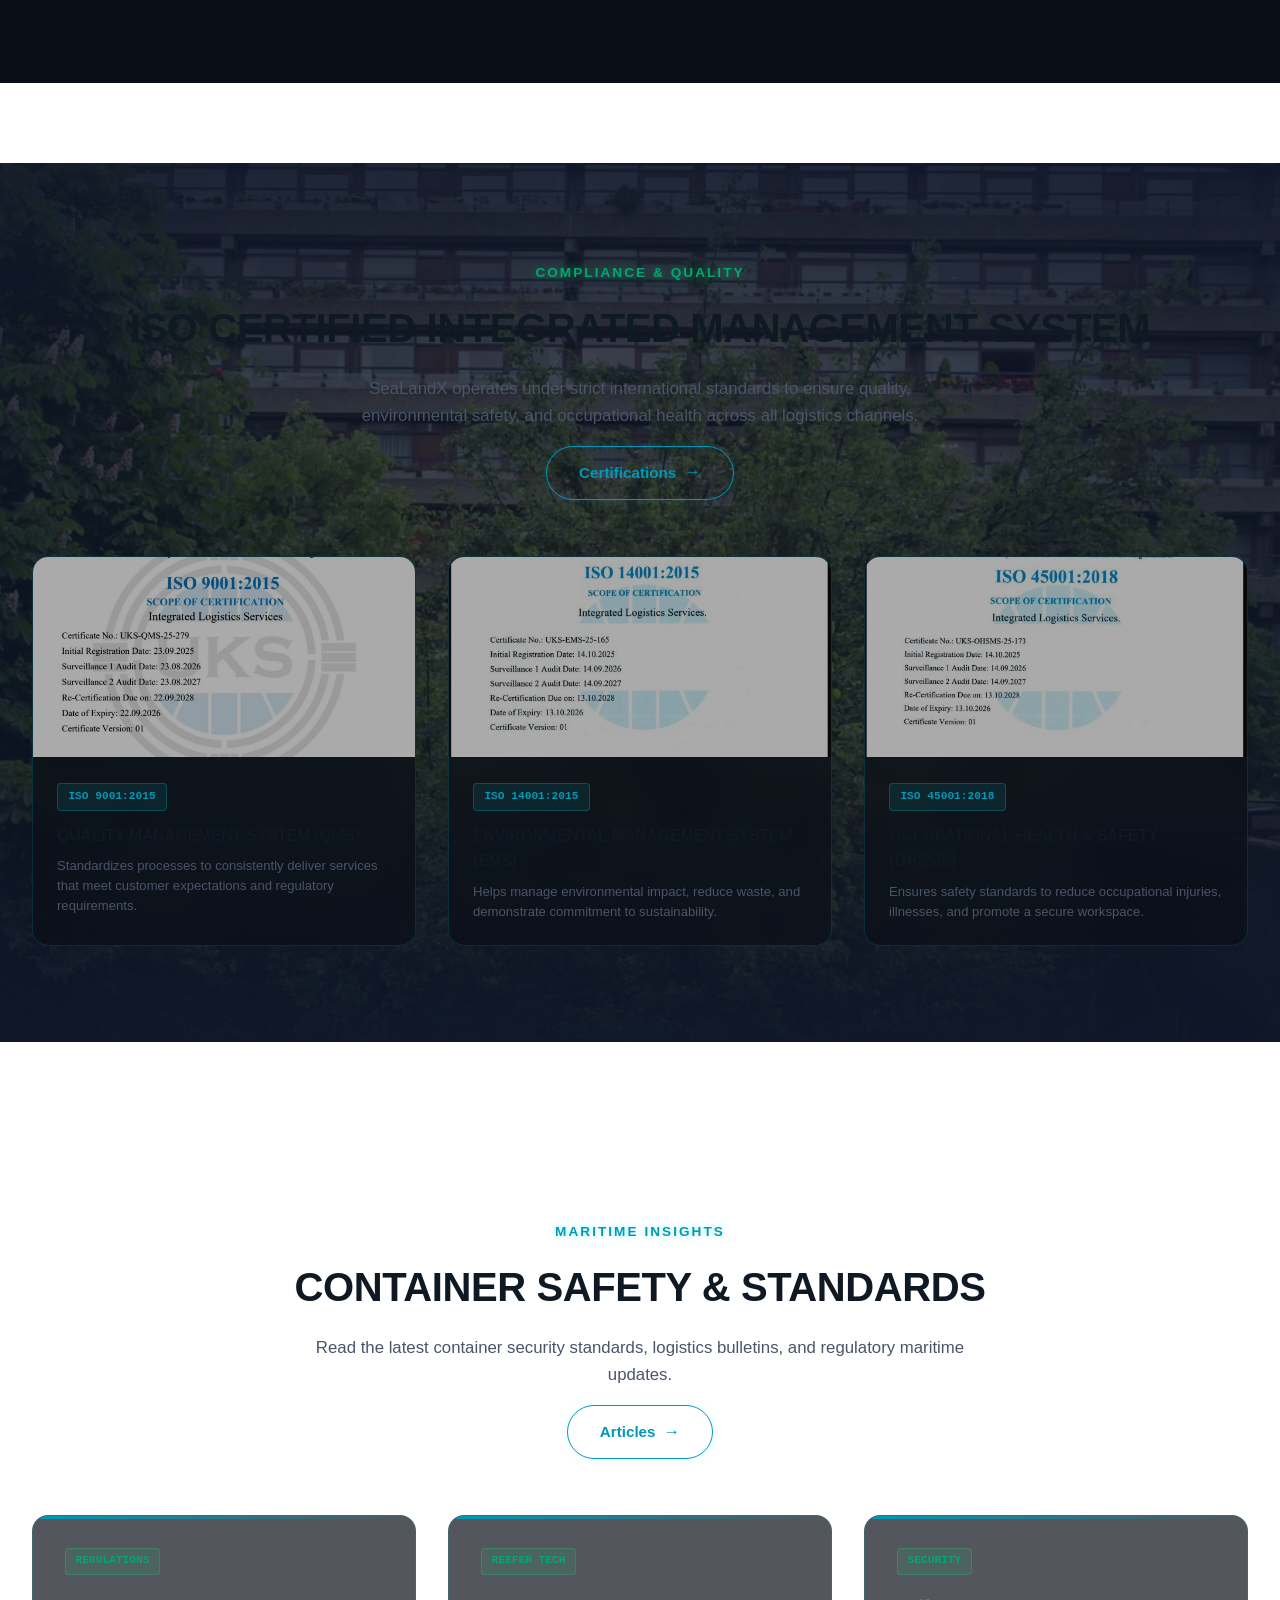
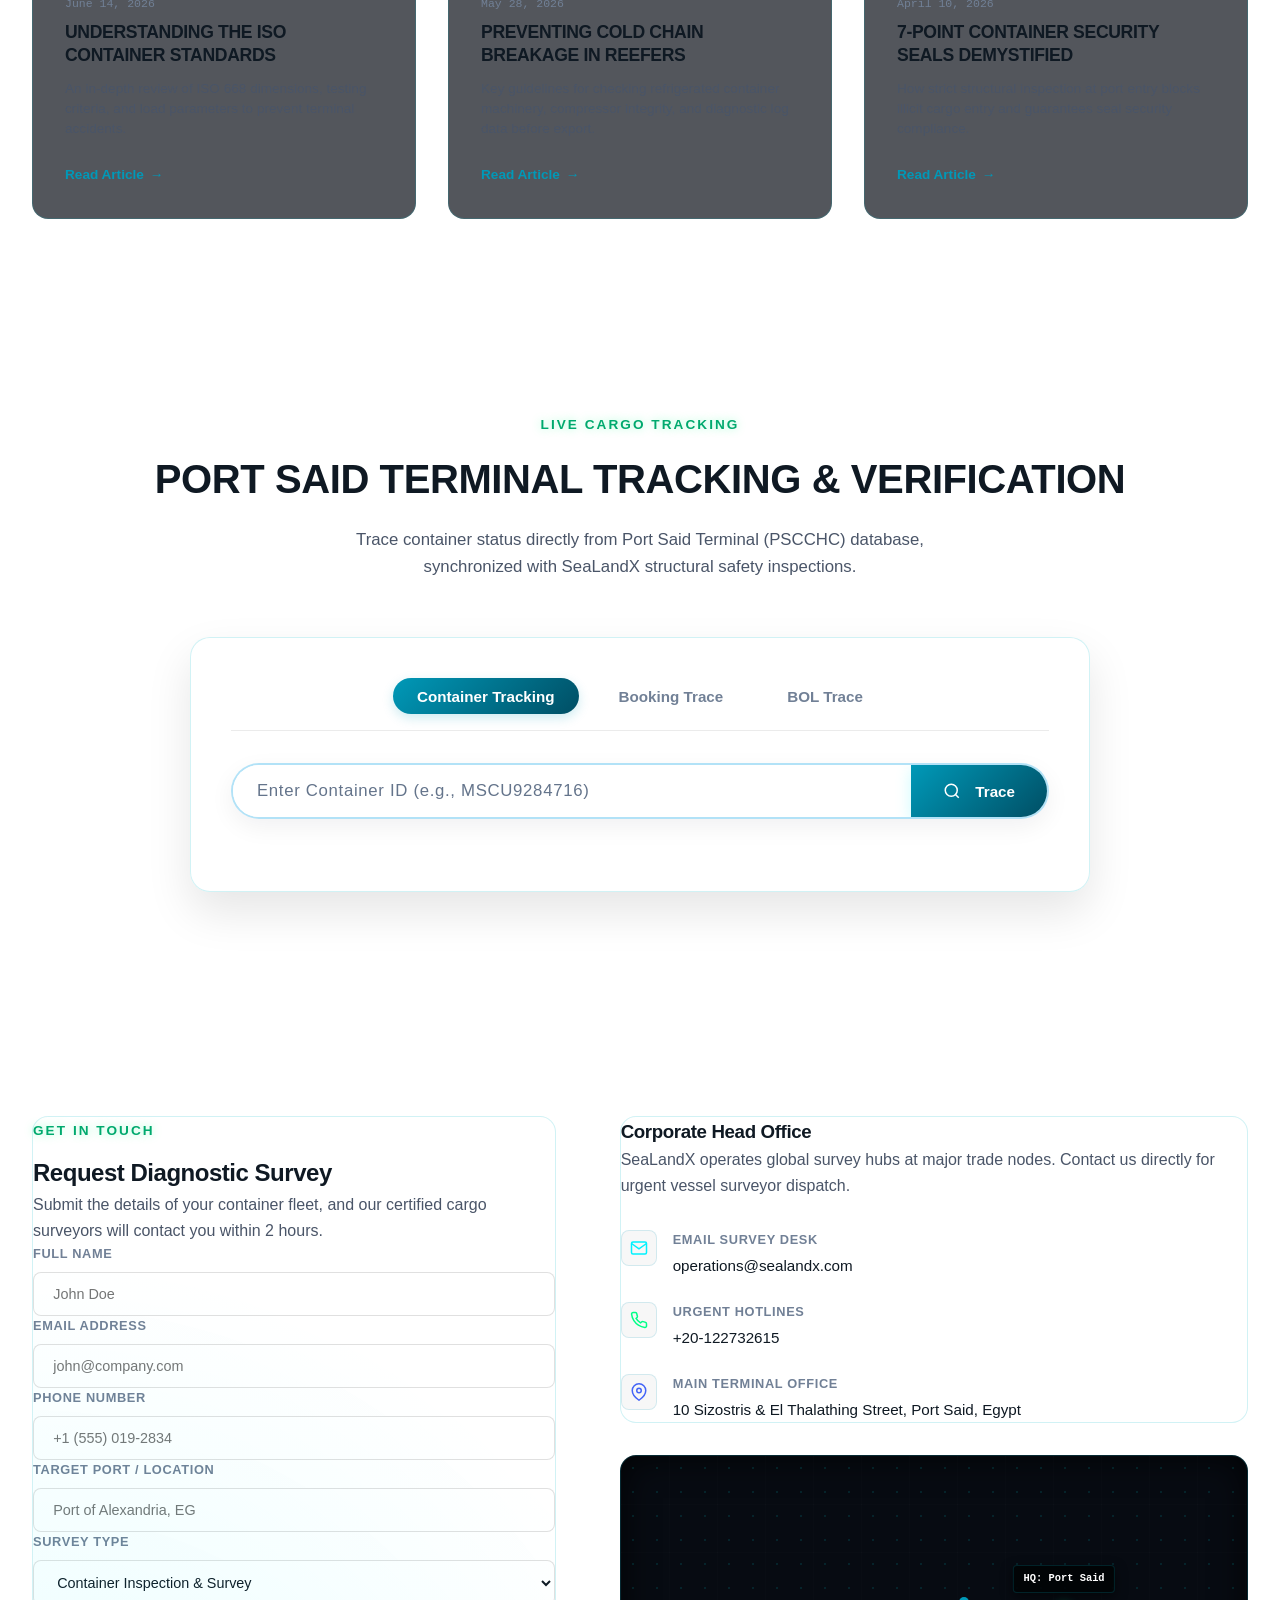
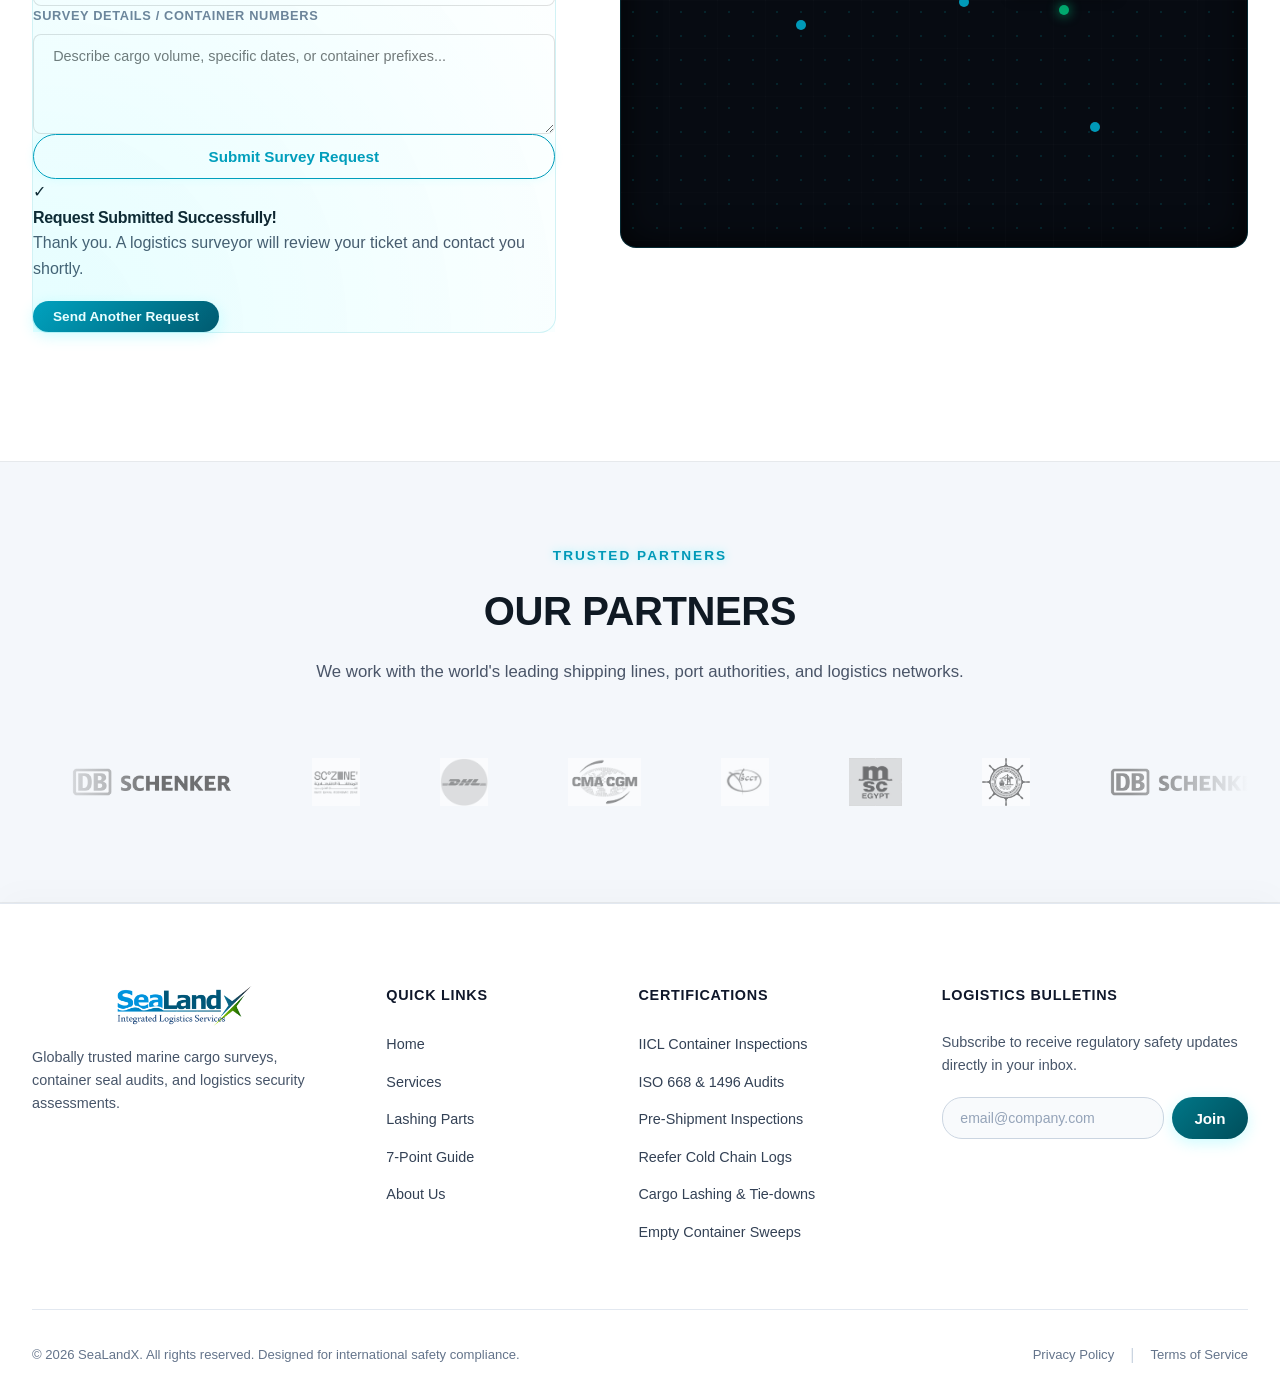
==== commit c0fc6410: "Update hero titles, text contrast, remove ISO Tank service, and add ISO cert lightbox modal" ====
--- a/index.html
+++ b/index.html
@@ -4,7 +4,7 @@
     <meta charset="UTF-8">
     <meta name="viewport" content="width=device-width, initial-scale=1.0">
     <title data-i18n="page_title">SeaLandX | Premium Container Inspection & Maritime Logistics</title>
-    <meta name="description" content="Professional container inspection services. Premium marine cargo survey, 7-point structural checks, reefer temperature log verification, and ISO tank certifications.">
+    <meta name="description" content="Professional container inspection services. Premium marine cargo survey, 7-point structural checks, and reefer temperature log verification.">
     <!-- Google Fonts -->
     <link rel="preconnect" href="https://fonts.googleapis.com">
     <link rel="preconnect" href="https://fonts.gstatic.com" crossorigin>
@@ -93,9 +93,8 @@
                     
                     <!-- Left: Vertical Services Dashboard -->
                     <div class="hero-dashboard-left">
-                        <span class="section-tag glow-teal" data-i18n="hero_tag">Marine Security Terminal</span>
-                        <h1 class="hero-title" data-i18n="hero_title">Precision Container <br><span class="text-gradient">Inspection</span></h1>
-                        <p class="hero-desc" data-i18n="hero_desc">Guarantee cargo safety, structural integrity, and custom compliance at international shipping ports through advanced diagnostic surveys.</p>
+                        <h1 class="hero-title" data-i18n="hero_title">PRECISED INTEGRATED <br><span class="text-gradient">LOGISTIC SERVICES</span></h1>
+                        <p class="hero-desc" data-i18n="hero_desc">YOUR TRUSTED PARTNER FOR EXCELLENT LOGISTICS SERVICES</p>
                         
                         <div class="services-vertical-menu">
                             
@@ -145,22 +144,6 @@
                                 <div class="active-indicator"></div>
                             </a>
 
-                            <!-- Item 4 -->
-                            <a href="services.html#detail-isotank" class="service-menu-item" data-service="iso-tank" style="text-decoration:none;display:flex;">
-                                <div class="item-icon-box">
-                                    <svg viewBox="0 0 24 24" fill="none" stroke="currentColor" stroke-width="2" class="icon">
-                                        <ellipse cx="12" cy="12" rx="10" ry="5"/>
-                                        <line x1="12" y1="2" x2="12" y2="22"/>
-                                        <line x1="2" y1="12" x2="22" y2="12"/>
-                                    </svg>
-                                </div>
-                                <div class="item-text">
-                                    <h3 data-i18n="srv_tank_title">ISO Tank Certification</h3>
-                                    <p data-i18n="srv_tank_desc">Valve tests, clean certifications, and safety seals.</p>
-                                </div>
-                                <div class="active-indicator"></div>
-                            </a>
-
                             <!-- Item 5 -->
                             <a href="services.html#detail-lashing" class="service-menu-item" data-service="lashing" style="text-decoration:none;display:flex;">
                                 <div class="item-icon-box">
@@ -201,7 +184,6 @@
                                 <img loading="lazy" src="assets/images/iso_tank_real.jpg" id="bg-pre-shipment" class="showcase-image active" alt="Container Inspection & Survey">
                                 <img loading="lazy" src="assets/images/hud_inspection.jpg" id="bg-reefer" class="showcase-image" alt="Reefer Temperature Logs">
                                 <img loading="lazy" src="assets/images/cargo_stuffing.jpg" id="bg-dry-van" class="showcase-image" alt="Dry Van Structural Integrity">
-                                <img loading="lazy" src="assets/images/iso_tank_real.jpg" id="bg-iso-tank" class="showcase-image" alt="ISO Tank Inspection">
                                 <img loading="lazy" src="assets/images/cargo_lashing.jpg" id="bg-lashing" class="showcase-image" alt="Cargo Lashing & Securing">
                                 <img loading="lazy" src="assets/images/container_cleaning.jpg" id="bg-empty-container" class="showcase-image" alt="Empty Container Inspection">
                                 
@@ -316,30 +298,7 @@
                         </div>
                     </a>
 
-                    <!-- Card 4 -->
-                    <a href="services.html#detail-isotank" class="service-card glass" style="text-decoration:none;color:inherit;display:block;">
-                        <div class="card-glow-element" style="background: radial-gradient(circle at top right, rgba(0, 242, 254, 0.15), transparent 70%);"></div>
-                        <div class="card-image-wrapper">
-                            <img loading="lazy" src="assets/images/iso_tank_real.jpg" alt="ISO Tank Integrity Verification Visual" class="card-img-header">
-                            <div class="card-img-overlay"></div>
-                        </div>
-                        <div class="service-card-body">
-                            <div class="card-icon">
-                                <svg viewBox="0 0 24 24" fill="none" stroke="#00f2fe" stroke-width="2">
-                                    <ellipse cx="12" cy="12" rx="10" ry="5"/>
-                                    <line x1="12" y1="2" x2="12" y2="22"/>
-                                    <line x1="2" y1="12" x2="22" y2="12"/>
-                                </svg>
-                            </div>
-                            <h3 data-i18n="srv_tank_title">ISO Tank Integrity Verification</h3>
-                            <p data-i18n="card_tank_desc">Specialized checks for chemical, gas, and food-grade tank containers. Monitoring pressure ratings, valve seals, and cleanliness certificates.</p>
-                            <ul class="card-list">
-                                <li><span class="list-bullet"></span><span data-i18n="card_tank_point1">Valve Sealing & Leak Tests</span></li>
-                                <li><span class="list-bullet"></span><span data-i18n="card_tank_point2">Cleanliness Verification Reports</span></li>
-                                <li><span class="list-bullet"></span><span data-i18n="card_tank_point3">Pressure Relieving Valve Analysis</span></li>
-                            </ul>
-                        </div>
-                    </a>
+
 
                     <!-- Card 5 -->
                     <a href="services.html#detail-lashing" class="service-card glass" style="text-decoration:none;color:inherit;display:block;">
@@ -627,7 +586,7 @@
                     <div class="container">
                 <div class="text-center section-header">
                     <span class="section-tag glow-green" data-i18n="cert_tag">Compliance & Quality</span>
-                    <h2 class="section-title" data-i18n="cert_title">ISO Certified Logistics Services</h2>
+                    <h2 class="section-title" data-i18n="cert_title">ISO Certified Integrated Management System</h2>
                     <p class="section-desc" data-i18n="cert_desc">SeaLandX operates under strict international standards to ensure quality, environmental safety, and occupational health across all logistics channels.</p>
                     <a href="certifications.html" class="btn btn-glowing section-page-link" style="margin-top:1rem;display:inline-flex;align-items:center;gap:0.5rem;">
                         <span data-i18n="nav_certifications">View Certifications</span> <span style="font-size:1.1em;">→</span>
@@ -636,7 +595,7 @@
 
                 <div class="certifications-grid">
                     <!-- Certificate 1: ISO 9001 -->
-                    <div class="cert-card glass" onclick="window.location='certifications.html'; return false;" data-cert-img="assets/images/iso_9001.jpg"">
+                    <div class="cert-card glass" onclick="openCertModal('assets/images/iso_9001.jpg'); return false;" data-cert-img="assets/images/iso_9001.jpg">
                         <div class="cert-img-wrapper">
                             <img loading="lazy" src="assets/images/iso_9001.jpg" alt="ISO 9001:2015 Certification" class="cert-img">
                             <div class="cert-overlay">
@@ -652,7 +611,7 @@
                     </div>
 
                     <!-- Certificate 2: ISO 14001 -->
-                    <div class="cert-card glass" onclick="window.location='certifications.html'; return false;" data-cert-img="assets/images/iso_14001.jpg"">
+                    <div class="cert-card glass" onclick="openCertModal('assets/images/iso_14001.jpg'); return false;" data-cert-img="assets/images/iso_14001.jpg">
                         <div class="cert-img-wrapper">
                             <img loading="lazy" src="assets/images/iso_14001.jpg" alt="ISO 14001:2015 Certification" class="cert-img">
                             <div class="cert-overlay">
@@ -668,7 +627,7 @@
                     </div>
 
                     <!-- Certificate 3: ISO 45001 -->
-                    <div class="cert-card glass" onclick="window.location='certifications.html'; return false;" data-cert-img="assets/images/iso_45001.jpg"">
+                    <div class="cert-card glass" onclick="openCertModal('assets/images/iso_45001.jpg'); return false;" data-cert-img="assets/images/iso_45001.jpg">
                         <div class="cert-img-wrapper">
                             <img loading="lazy" src="assets/images/iso_45001.jpg" alt="ISO 45001:2018 Certification" class="cert-img">
                             <div class="cert-overlay">
@@ -1088,6 +1047,14 @@
     <div id="demo-indicator" class="demo-indicator-bar"></div>
     <div id="demo-badge" class="demo-active-badge">DEMO MODE ACTIVE</div>
 
+    <!-- Certificate Modal -->
+    <div id="cert-modal" class="cert-modal" onclick="closeCertModal()">
+        <span class="cert-modal-close" onclick="closeCertModal()">&times;</span>
+        <div class="cert-modal-content" onclick="event.stopPropagation()">
+            <img loading="lazy" id="cert-modal-img" src="" alt="ISO Certification Preview">
+        </div>
+    </div>
+
     <!-- Main JavaScript behavior script -->
     <script src="js/main.js" defer></script>
 </body>
--- a/css/styles.css
+++ b/css/styles.css
@@ -578,7 +578,7 @@
     height: 100%;
     object-fit: cover;
     z-index: 1;
-    filter: brightness(0.85) contrast(1.05);
+    filter: brightness(0.6) contrast(1.1);
     opacity: 0.95;
     transition: opacity 1s ease;
 }
@@ -586,12 +586,12 @@
 .video-overlay-gradient {
     position: absolute;
     inset: 0;
-    background: radial-gradient(ellipse at center, transparent 40%, rgba(15, 23, 42, 0.2) 100%),
+    background: radial-gradient(ellipse at center, rgba(15, 23, 42, 0.4) 0%, rgba(15, 23, 42, 0.8) 100%),
                 linear-gradient(to bottom,
-                    rgba(255, 255, 255, 0.35) 0%,
-                    transparent 25%,
-                    transparent 75%,
-                    rgba(255, 255, 255, 0.7) 100%);
+                    rgba(15, 23, 42, 0.6) 0%,
+                    rgba(15, 23, 42, 0.25) 25%,
+                    rgba(15, 23, 42, 0.25) 75%,
+                    rgba(15, 23, 42, 0.85) 100%);
     z-index: 2;
     pointer-events: none;
 }
@@ -622,13 +622,18 @@
     font-weight: 800;
     margin-bottom: 1.25rem;
     text-transform: uppercase;
+    color: #ffffff !important;
+    text-shadow: 0 4px 25px rgba(0, 0, 0, 0.8), 0 0 12px rgba(0, 242, 254, 0.4);
 }
 
 .hero-desc {
-    font-size: 1.05rem;
+    font-size: 1.1rem;
     margin-bottom: 2.2rem;
-    color: var(--text-secondary);
+    color: #f1f5f9 !important;
+    font-weight: 600;
+    letter-spacing: 0.04em;
     line-height: 1.6;
+    text-shadow: 0 2px 10px rgba(0, 0, 0, 0.8);
 }
 
 /* Vertical Services Dashboard Menu */
@@ -643,8 +648,10 @@
     display: flex;
     align-items: center;
     padding: 1rem 1.25rem;
-    background: rgba(255, 255, 255, 0.02);
-    border: 1px solid rgba(255, 255, 255, 0.05);
+    background: rgba(15, 23, 42, 0.6);
+    backdrop-filter: blur(12px);
+    -webkit-backdrop-filter: blur(12px);
+    border: 1px solid rgba(255, 255, 255, 0.12);
     border-radius: 12px;
     cursor: pointer;
     transition: var(--transition-smooth);
@@ -652,29 +659,29 @@
 }
 
 .service-menu-item:hover {
-    background: rgba(0, 242, 254, 0.03);
-    border-color: rgba(0, 242, 254, 0.2);
+    background: rgba(0, 242, 254, 0.12);
+    border-color: rgba(0, 242, 254, 0.4);
     transform: translateX(var(--translate-dir));
 }
 
 .service-menu-item.active {
-    background: rgba(0, 242, 254, 0.08);
-    border-color: var(--border-glass-hover);
-    box-shadow: 0 8px 30px rgba(0, 0, 0, 0.2);
+    background: rgba(0, 242, 254, 0.18);
+    border-color: var(--neon-teal);
+    box-shadow: 0 8px 30px rgba(0, 0, 0, 0.4), 0 0 15px rgba(0, 242, 254, 0.2);
 }
 
 .item-icon-box {
     width: 42px;
     height: 42px;
     border-radius: 10px;
-    background: rgba(255, 255, 255, 0.03);
+    background: rgba(255, 255, 255, 0.08);
     display: flex;
     align-items: center;
     justify-content: center;
     margin-inline-end: 1rem;
-    border: 1px solid rgba(255, 255, 255, 0.05);
+    border: 1px solid rgba(255, 255, 255, 0.15);
     transition: var(--transition-smooth);
-    color: var(--text-muted);
+    color: #cbd5e1;
 }
 
 .service-menu-item:hover .item-icon-box {
@@ -696,14 +703,16 @@
 
 .item-text h3 {
     font-size: 1rem;
-    font-weight: 600;
+    font-weight: 700;
     margin-bottom: 0.15rem;
     text-align: start;
+    color: #ffffff !important;
+    text-shadow: 0 2px 8px rgba(0, 0, 0, 0.6);
 }
 
 .item-text p {
-    font-size: 0.8rem;
-    color: var(--text-secondary);
+    font-size: 0.82rem;
+    color: #cbd5e1 !important;
     text-align: start;
 }
 
@@ -1823,13 +1832,14 @@
     margin-bottom: 2rem;
 }
 
-/* --- Footer --- */
+/* --- Footer (Clean White Theme) --- */
 .main-footer {
-    background: #020406;
-    border-top: 1px solid var(--border-white);
+    background: #ffffff !important;
+    border-top: 1px solid #e2e8f0 !important;
     padding: 5rem 0 2rem;
     z-index: 10;
     position: relative;
+    box-shadow: 0 -10px 30px rgba(0,0,0,0.02);
 }
 
 .footer-container {
@@ -1849,14 +1859,15 @@
 }
 
 .footer-logo-img {
-    height: 36px;
+    height: 42px;
     margin-bottom: 1.25rem;
+    mix-blend-mode: multiply;
 }
 
 .brand-desc {
-    font-size: 0.85rem;
-    color: var(--text-muted);
-    line-height: 1.5;
+    font-size: 0.9rem;
+    color: #475569 !important;
+    line-height: 1.6;
 }
 
 .footer-col-links {
@@ -1865,9 +1876,9 @@
 
 .footer-col-links h4,
 .footer-col-news h4 {
-    font-size: 0.85rem;
-    font-weight: 700;
-    color: var(--text-primary);
+    font-size: 0.9rem;
+    font-weight: 800;
+    color: #0f172a !important;
     text-transform: uppercase;
     letter-spacing: 0.05em;
     margin-bottom: 1.5rem;
@@ -1882,13 +1893,15 @@
 
 .footer-col-links a {
     text-decoration: none;
-    color: var(--text-secondary);
-    font-size: 0.85rem;
+    color: #334155 !important;
+    font-size: 0.9rem;
+    font-weight: 500;
     transition: var(--transition-smooth);
 }
 
 .footer-col-links a:hover {
-    color: var(--neon-teal);
+    color: #007788 !important;
+    font-weight: 700;
     padding-inline-start: 4px;
 }
 
@@ -1897,9 +1910,9 @@
 }
 
 .footer-col-news p {
-    font-size: 0.85rem;
-    color: var(--text-secondary);
-    line-height: 1.5;
+    font-size: 0.9rem;
+    color: #475569 !important;
+    line-height: 1.6;
     margin-bottom: 1.25rem;
 }
 
@@ -1910,26 +1923,34 @@
 
 .footer-news-form input {
     flex-grow: 1;
-    padding: 0.7rem 1rem;
-    background: rgba(255, 255, 255, 0.03);
-    border: 1px solid rgba(255, 255, 255, 0.08);
+    padding: 0.75rem 1.1rem;
+    background: #f8fafc !important;
+    border: 1.5px solid #cbd5e1 !important;
     border-radius: 20px;
-    color: #ffffff;
-    font-size: 0.85rem;
+    color: #0f172a !important;
+    font-size: 0.88rem;
     outline: none;
     transition: var(--transition-smooth);
 }
 
+.footer-news-form input::placeholder {
+    color: #94a3b8 !important;
+}
+
 .footer-news-form input:focus {
-    border-color: var(--neon-teal);
+    border-color: #007788 !important;
+    box-shadow: 0 0 10px rgba(0,119,136,0.15);
 }
 
 .footer-news-form .btn {
-    padding: 0.7rem 1.25rem;
+    padding: 0.75rem 1.4rem;
+    background: linear-gradient(135deg, #007788 0%, #004d5a 100%) !important;
+    color: #ffffff !important;
+    font-weight: 700;
 }
 
 .footer-bottom {
-    border-top: 1px solid rgba(255, 255, 255, 0.05);
+    border-top: 1px solid #e2e8f0 !important;
     padding-top: 2rem;
     display: flex;
     justify-content: space-between;
@@ -1937,8 +1958,8 @@
 }
 
 .footer-bottom p {
-    font-size: 0.78rem;
-    color: var(--text-muted);
+    font-size: 0.82rem;
+    color: #64748b !important;
 }
 
 .footer-legal {
@@ -1949,17 +1970,18 @@
 
 .footer-legal a {
     text-decoration: none;
-    color: var(--text-muted);
-    font-size: 0.78rem;
+    color: #64748b !important;
+    font-size: 0.82rem;
+    font-weight: 500;
     transition: var(--transition-smooth);
 }
 
 .footer-legal a:hover {
-    color: var(--neon-teal);
+    color: #007788 !important;
 }
 
 .footer-legal span {
-    color: rgba(255, 255, 255, 0.1);
+    color: #cbd5e1 !important;
 }
 
 /* --- Modals Lightboxes --- */
@@ -3153,3 +3175,61 @@
         text-align: center;
     }
 }
+
+/* Certificate Lightbox Modal */
+.cert-modal {
+    display: none;
+    position: fixed;
+    top: 0;
+    left: 0;
+    width: 100%;
+    height: 100%;
+    background: rgba(10, 14, 22, 0.92);
+    backdrop-filter: blur(16px);
+    -webkit-backdrop-filter: blur(16px);
+    z-index: 9999;
+    align-items: center;
+    justify-content: center;
+    padding: 2rem;
+    cursor: pointer;
+    transition: opacity 0.3s ease;
+}
+
+.cert-modal.active {
+    display: flex;
+}
+
+.cert-modal-content {
+    position: relative;
+    max-width: 90vw;
+    max-height: 90vh;
+    border-radius: 16px;
+    overflow: hidden;
+    box-shadow: 0 25px 60px rgba(0, 0, 0, 0.8), 0 0 30px rgba(0, 242, 254, 0.2);
+    border: 1px solid rgba(0, 242, 254, 0.3);
+    cursor: default;
+}
+
+.cert-modal-content img {
+    max-width: 100%;
+    max-height: 85vh;
+    display: block;
+    object-fit: contain;
+}
+
+.cert-modal-close {
+    position: absolute;
+    top: 1.5rem;
+    right: 2rem;
+    font-size: 2.5rem;
+    color: #ffffff;
+    cursor: pointer;
+    z-index: 10000;
+    transition: var(--transition-smooth);
+    line-height: 1;
+}
+
+.cert-modal-close:hover {
+    color: var(--neon-teal);
+    transform: scale(1.1);
+}
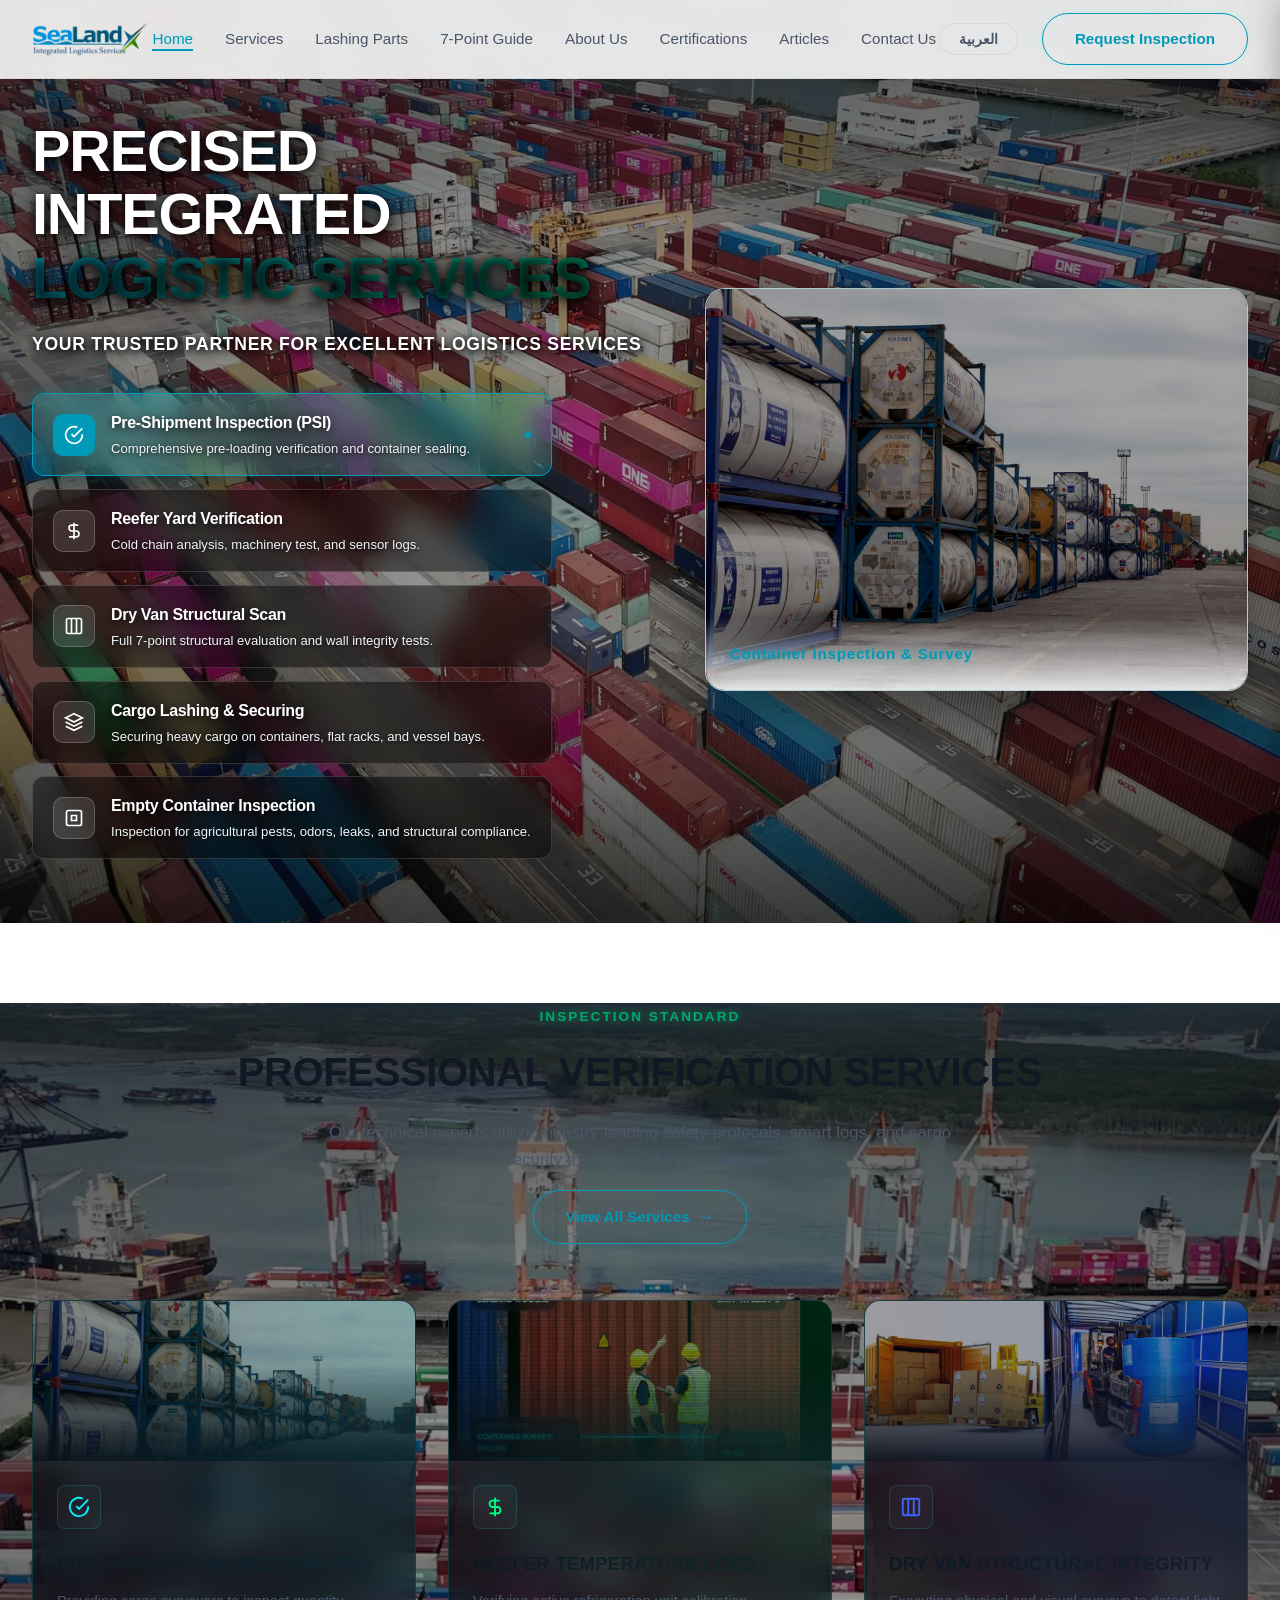
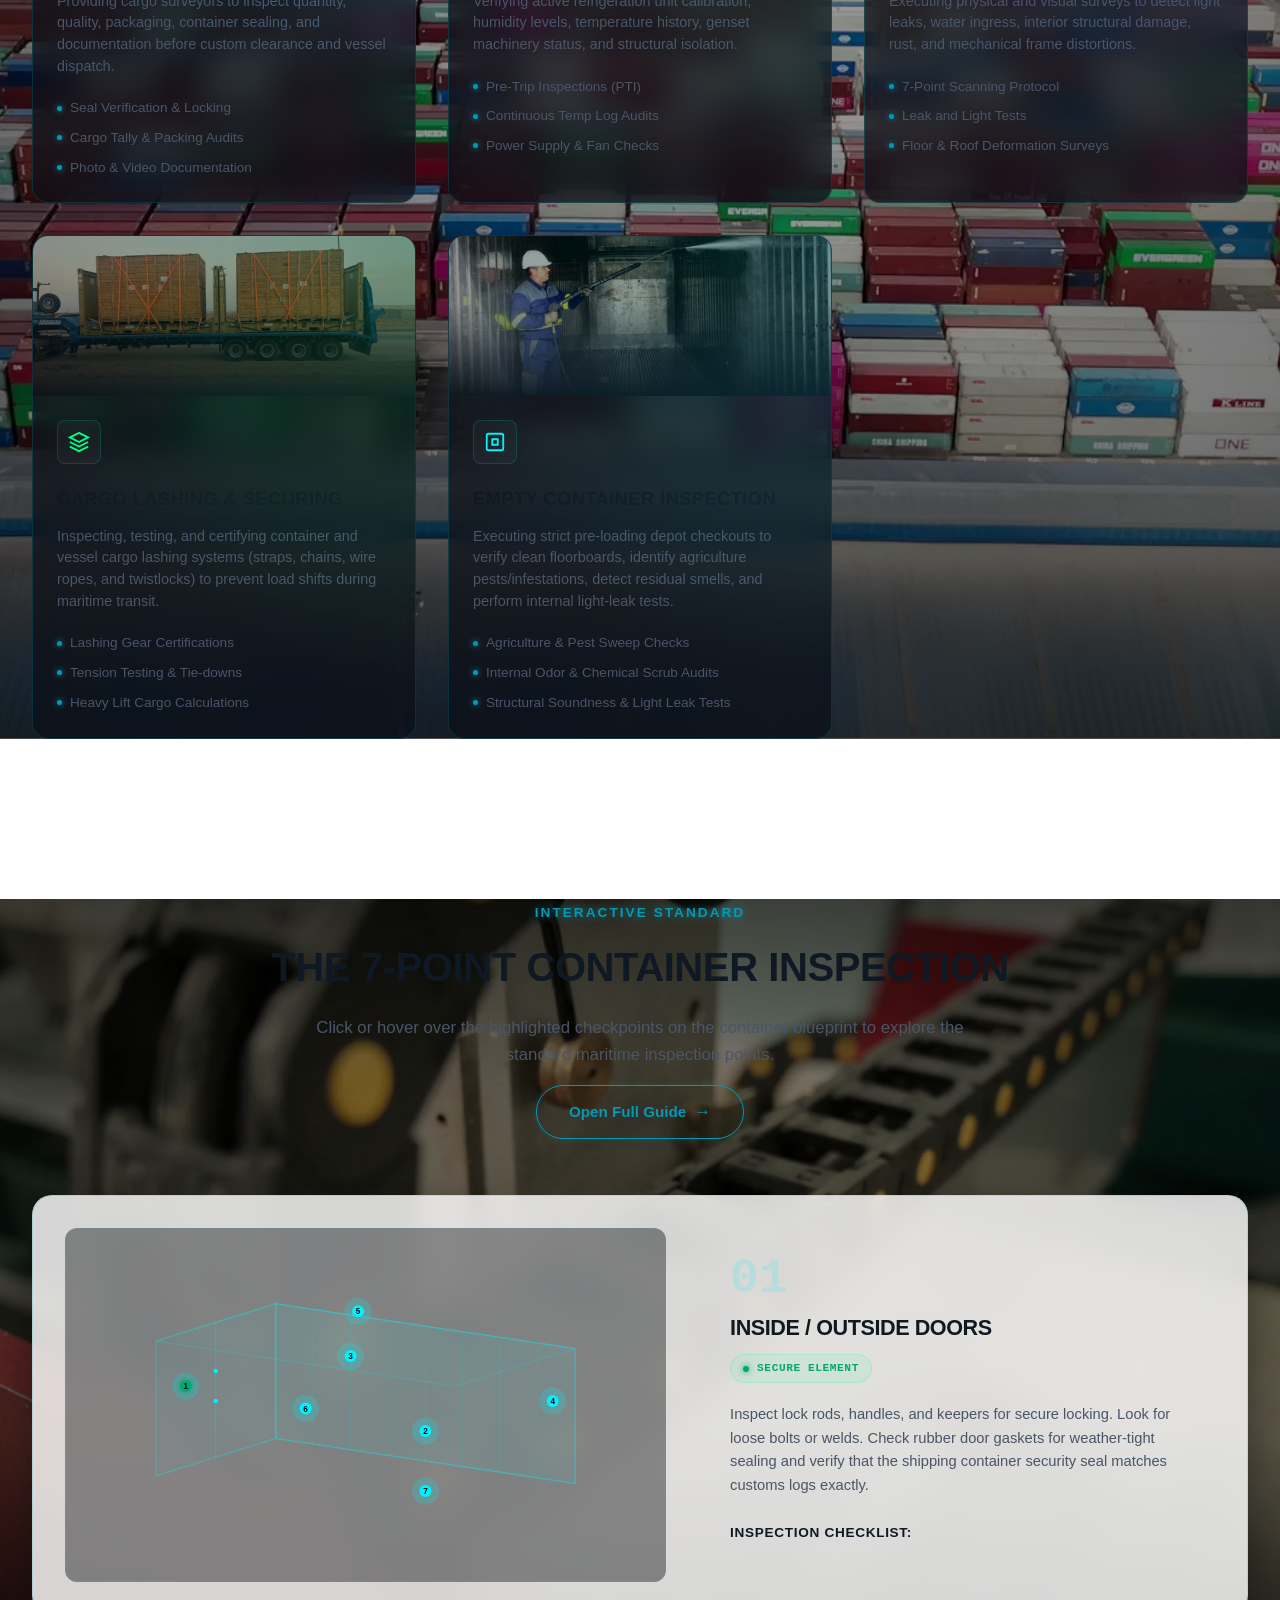
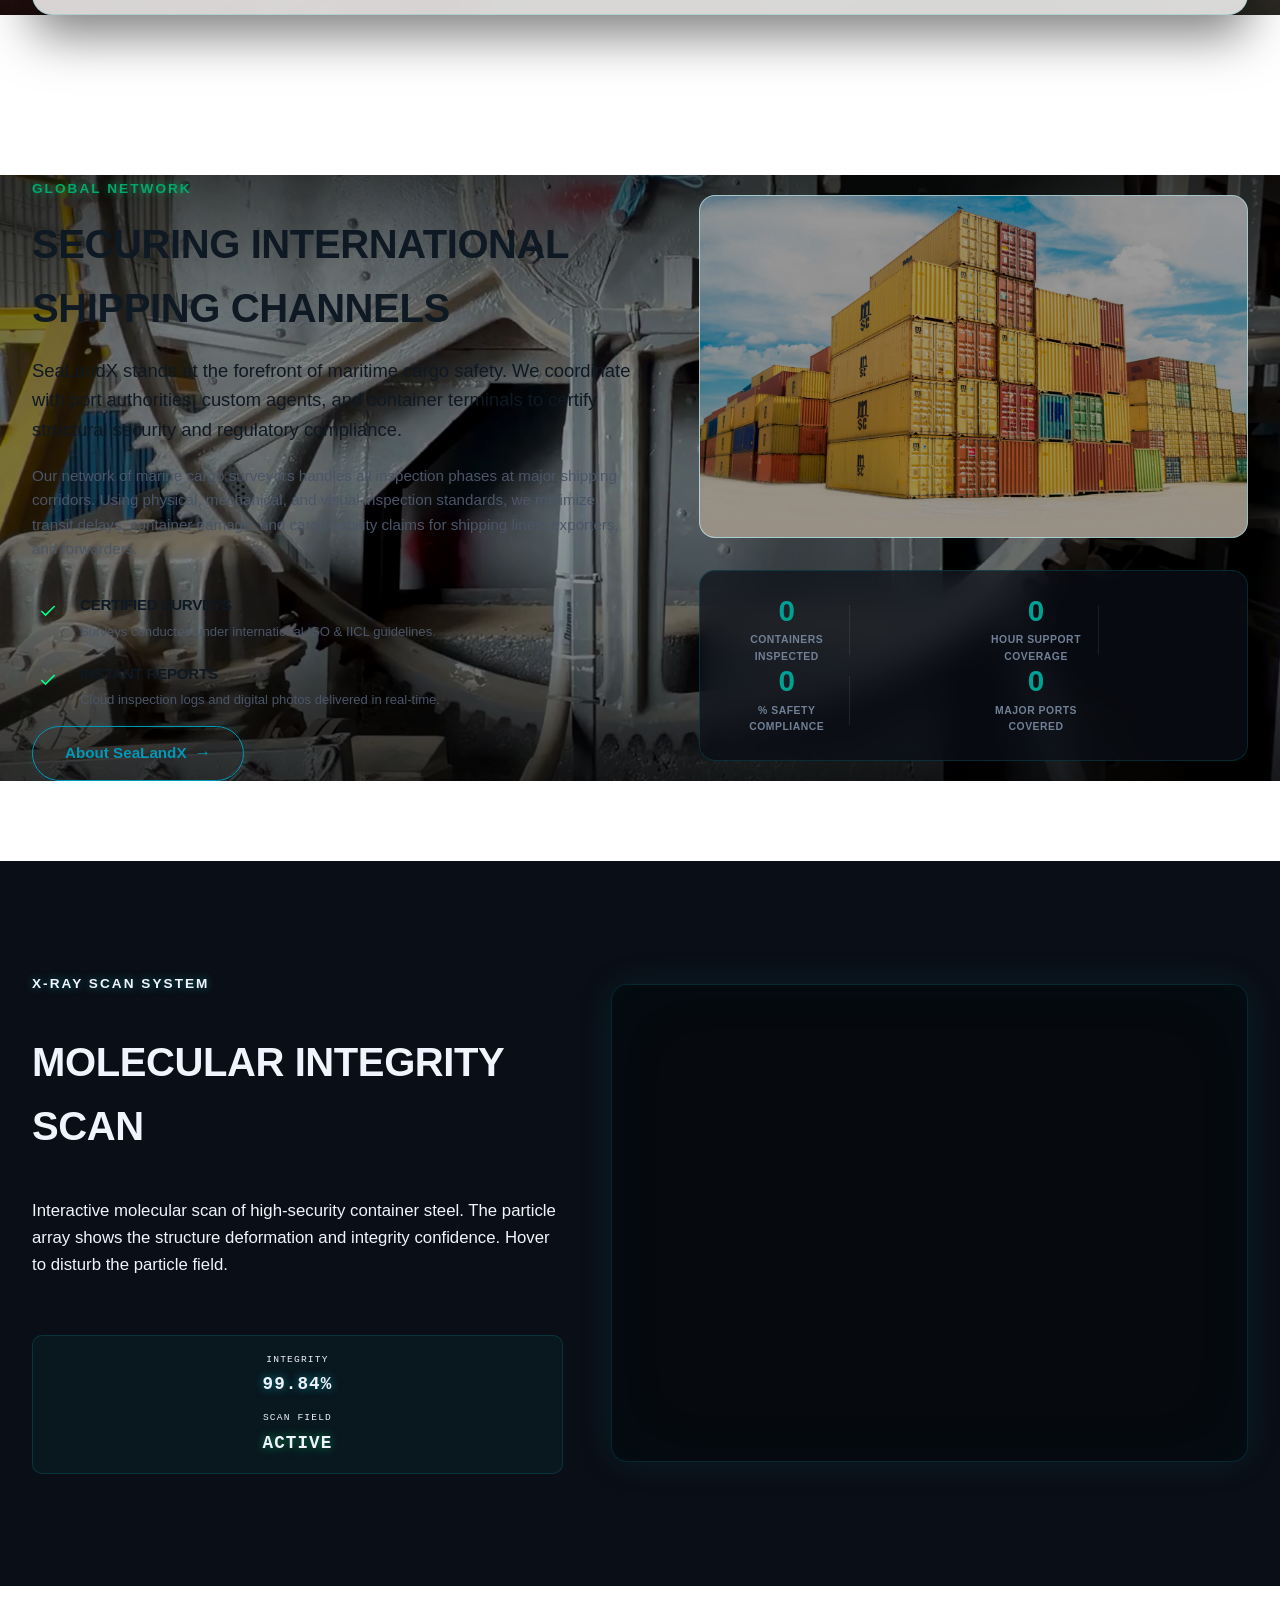
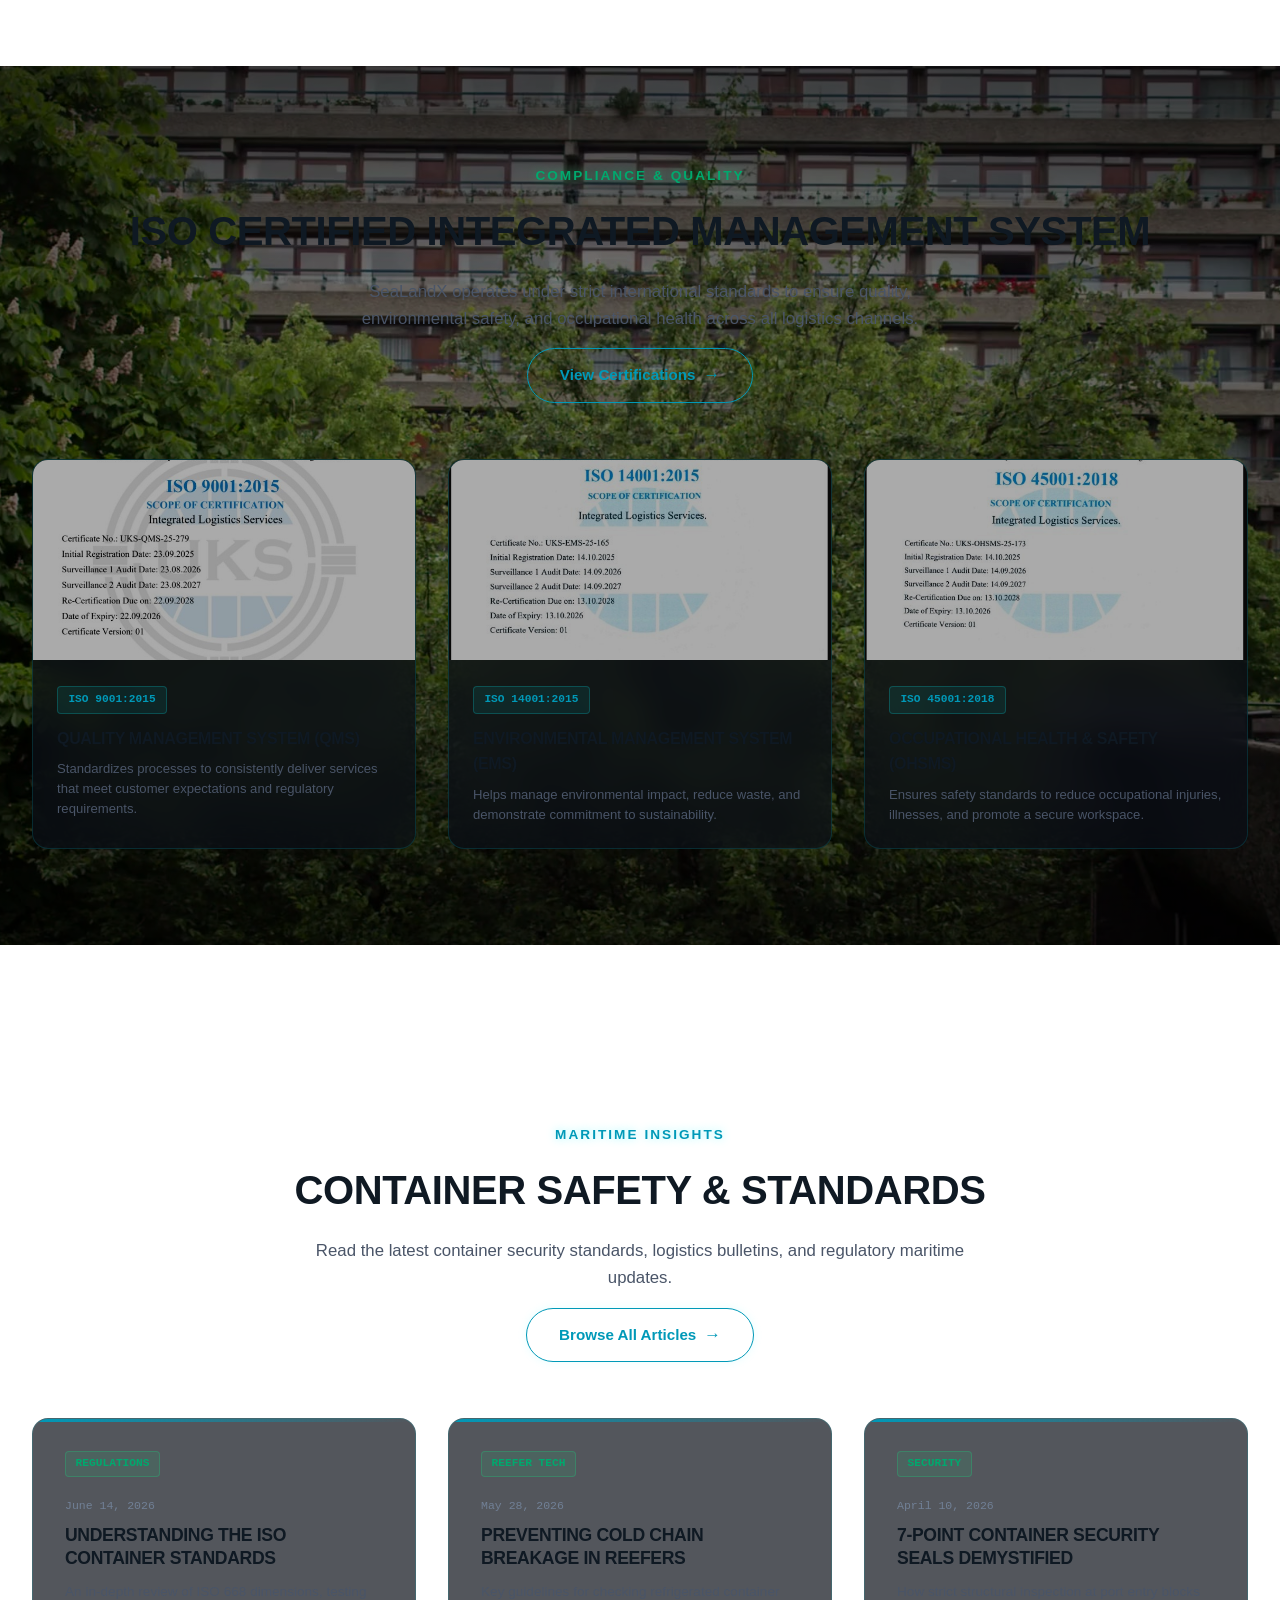
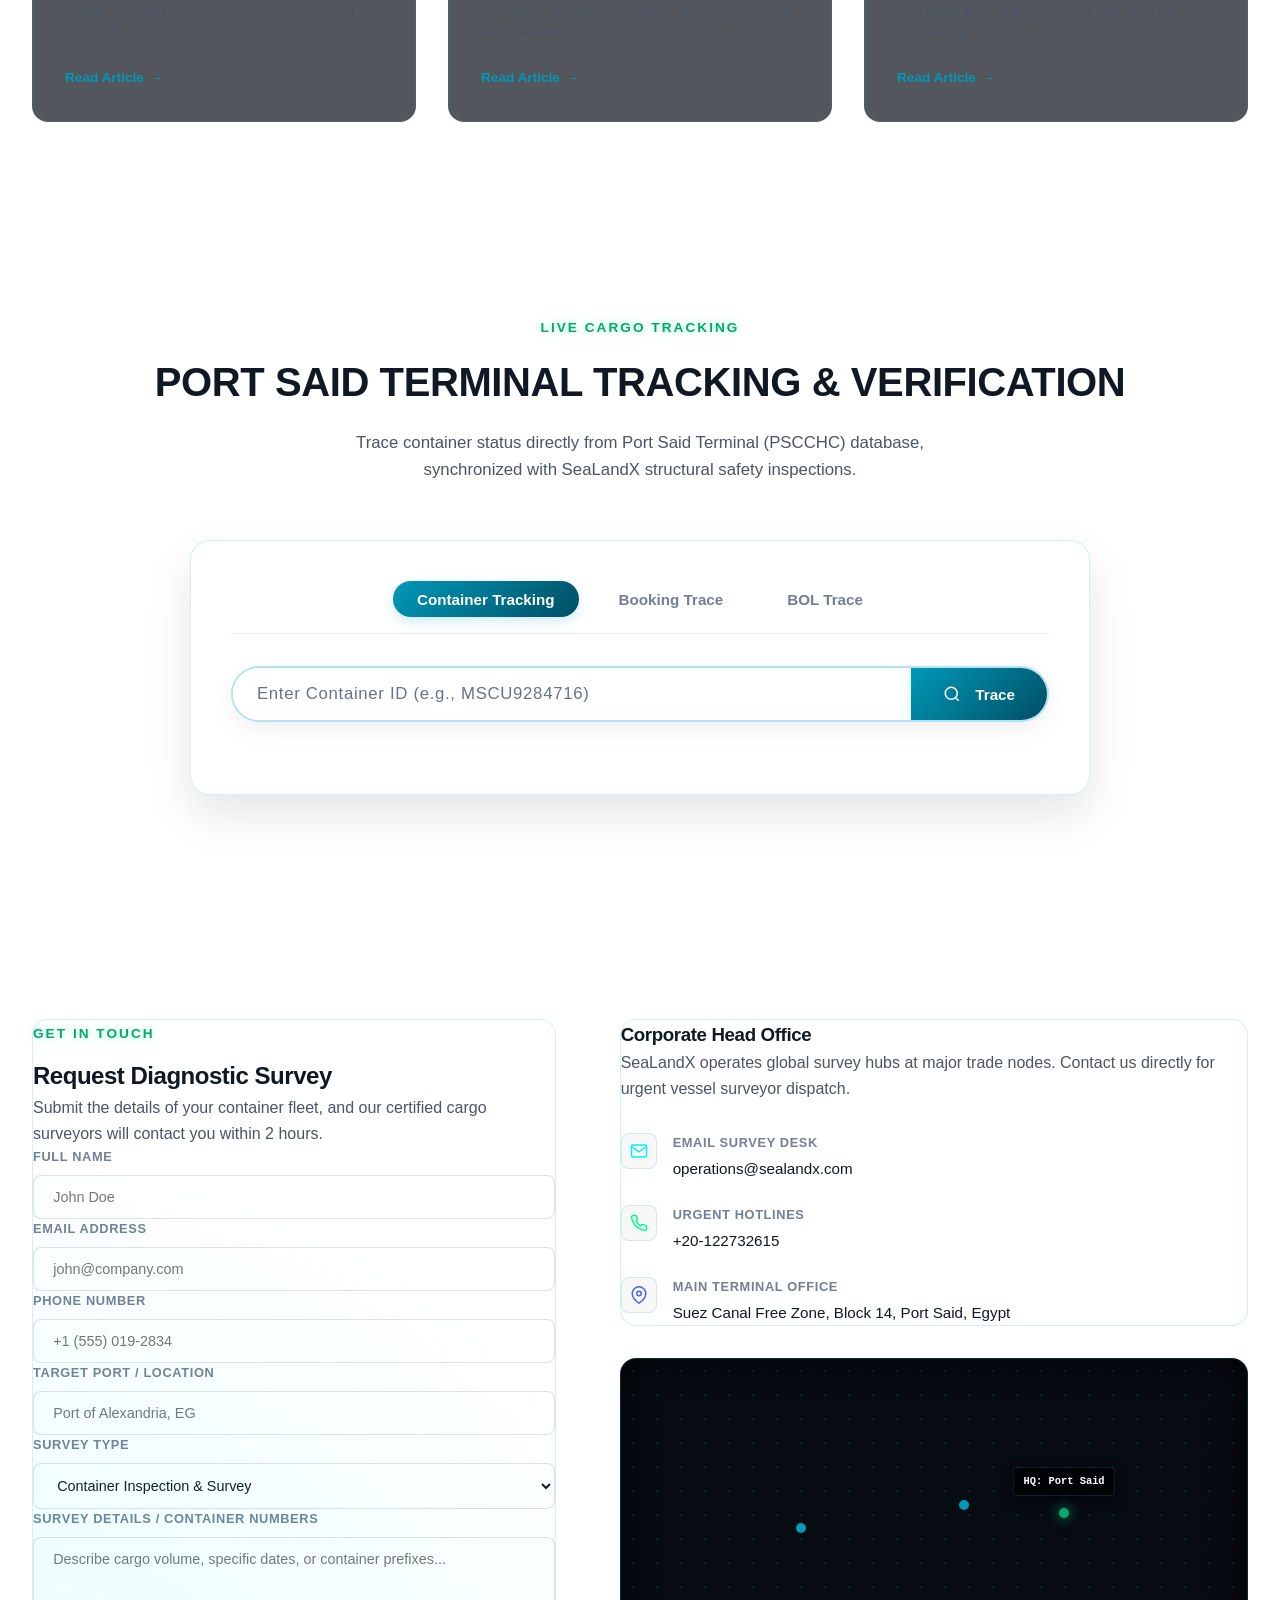
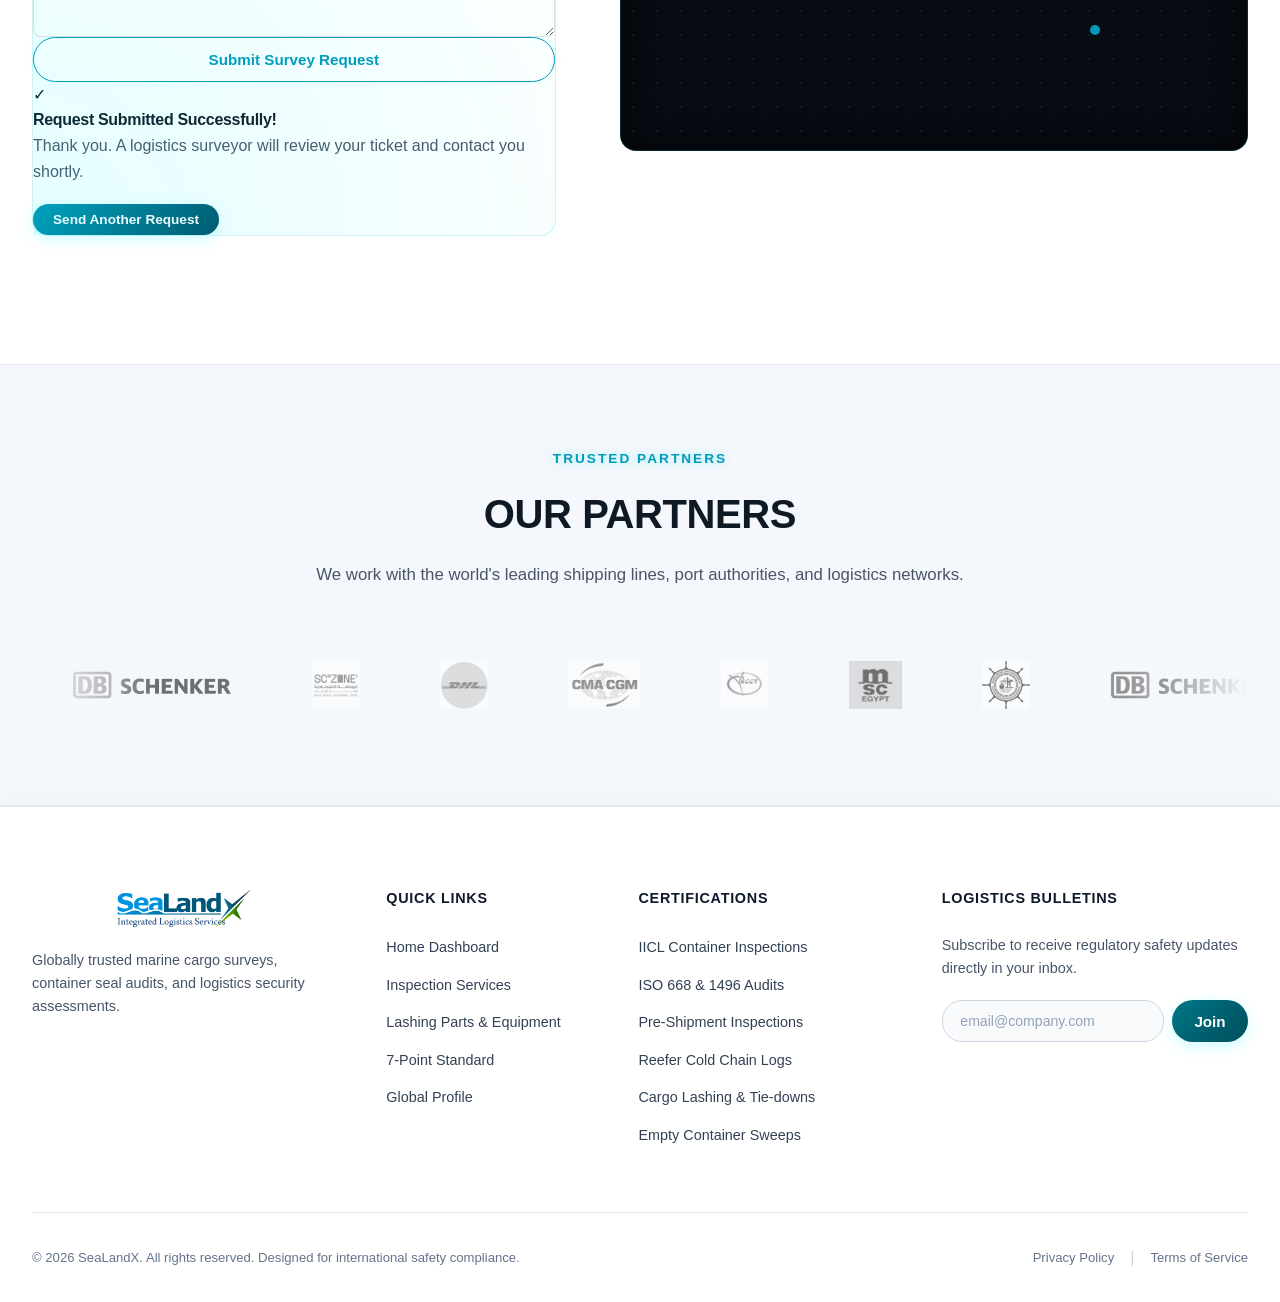
==== commit 57844b9a: "Fix missing background video asset references across services, index, and about pages" ====
--- a/index.html
+++ b/index.html
@@ -209,7 +209,7 @@
             <div class="section-stage">
                 <div class="section-video-wrap">
                     <video id="threshold-video" class="section-video-bg" muted playsinline preload="none" loop poster="assets/images/02-threshold-approach.jpg">
-                        <source src="assets/video/02-threshold-approach.mp4" type="video/mp4">
+                        <source src="assets/video/03-material-study.mp4" type="video/mp4">
                     </video>
                     <div class="video-overlay-gradient"></div>
                 </div>
@@ -473,7 +473,7 @@
             <div class="section-stage">
                 <div class="section-video-wrap">
                     <video id="pressure-video" class="section-video-bg" muted playsinline preload="none" loop poster="assets/images/04-pressure-sequence.jpg">
-                        <source src="assets/video/04-pressure-sequence.mp4" type="video/mp4">
+                        <source src="assets/video/05-evidence-resolution.mp4" type="video/mp4">
                     </video>
                     <div class="video-overlay-gradient"></div>
                 </div>
--- a/css/styles.css
+++ b/css/styles.css
@@ -578,7 +578,7 @@
     height: 100%;
     object-fit: cover;
     z-index: 1;
-    filter: brightness(0.6) contrast(1.1);
+    filter: brightness(0.75) contrast(1.05);
     opacity: 0.95;
     transition: opacity 1s ease;
 }
@@ -586,12 +586,12 @@
 .video-overlay-gradient {
     position: absolute;
     inset: 0;
-    background: radial-gradient(ellipse at center, rgba(15, 23, 42, 0.4) 0%, rgba(15, 23, 42, 0.8) 100%),
+    background: radial-gradient(ellipse at center, rgba(0, 0, 0, 0.15) 0%, rgba(0, 0, 0, 0.45) 100%),
                 linear-gradient(to bottom,
-                    rgba(15, 23, 42, 0.6) 0%,
-                    rgba(15, 23, 42, 0.25) 25%,
-                    rgba(15, 23, 42, 0.25) 75%,
-                    rgba(15, 23, 42, 0.85) 100%);
+                    rgba(0, 0, 0, 0.35) 0%,
+                    transparent 25%,
+                    transparent 75%,
+                    rgba(0, 0, 0, 0.5) 100%);
     z-index: 2;
     pointer-events: none;
 }
@@ -623,17 +623,17 @@
     margin-bottom: 1.25rem;
     text-transform: uppercase;
     color: #ffffff !important;
-    text-shadow: 0 4px 25px rgba(0, 0, 0, 0.8), 0 0 12px rgba(0, 242, 254, 0.4);
+    text-shadow: 0 4px 25px rgba(0, 0, 0, 0.95), 0 2px 10px rgba(0, 0, 0, 0.9);
 }
 
 .hero-desc {
     font-size: 1.1rem;
     margin-bottom: 2.2rem;
-    color: #f1f5f9 !important;
+    color: #ffffff !important;
     font-weight: 600;
     letter-spacing: 0.04em;
     line-height: 1.6;
-    text-shadow: 0 2px 10px rgba(0, 0, 0, 0.8);
+    text-shadow: 0 3px 12px rgba(0, 0, 0, 0.95), 0 1px 6px rgba(0, 0, 0, 0.9);
 }
 
 /* Vertical Services Dashboard Menu */
@@ -648,10 +648,10 @@
     display: flex;
     align-items: center;
     padding: 1rem 1.25rem;
-    background: rgba(15, 23, 42, 0.6);
-    backdrop-filter: blur(12px);
-    -webkit-backdrop-filter: blur(12px);
-    border: 1px solid rgba(255, 255, 255, 0.12);
+    background: rgba(0, 0, 0, 0.45);
+    backdrop-filter: blur(14px);
+    -webkit-backdrop-filter: blur(14px);
+    border: 1px solid rgba(255, 255, 255, 0.15);
     border-radius: 12px;
     cursor: pointer;
     transition: var(--transition-smooth);
@@ -659,29 +659,29 @@
 }
 
 .service-menu-item:hover {
-    background: rgba(0, 242, 254, 0.12);
-    border-color: rgba(0, 242, 254, 0.4);
+    background: rgba(255, 255, 255, 0.15);
+    border-color: rgba(255, 255, 255, 0.35);
     transform: translateX(var(--translate-dir));
 }
 
 .service-menu-item.active {
-    background: rgba(0, 242, 254, 0.18);
+    background: rgba(0, 242, 254, 0.2);
     border-color: var(--neon-teal);
-    box-shadow: 0 8px 30px rgba(0, 0, 0, 0.4), 0 0 15px rgba(0, 242, 254, 0.2);
+    box-shadow: 0 8px 30px rgba(0, 0, 0, 0.5), 0 0 15px rgba(0, 242, 254, 0.25);
 }
 
 .item-icon-box {
     width: 42px;
     height: 42px;
     border-radius: 10px;
-    background: rgba(255, 255, 255, 0.08);
+    background: rgba(255, 255, 255, 0.12);
     display: flex;
     align-items: center;
     justify-content: center;
     margin-inline-end: 1rem;
-    border: 1px solid rgba(255, 255, 255, 0.15);
+    border: 1px solid rgba(255, 255, 255, 0.2);
     transition: var(--transition-smooth);
-    color: #cbd5e1;
+    color: #ffffff;
 }
 
 .service-menu-item:hover .item-icon-box {
@@ -707,13 +707,14 @@
     margin-bottom: 0.15rem;
     text-align: start;
     color: #ffffff !important;
-    text-shadow: 0 2px 8px rgba(0, 0, 0, 0.6);
+    text-shadow: 0 2px 8px rgba(0, 0, 0, 0.9);
 }
 
 .item-text p {
     font-size: 0.82rem;
-    color: #cbd5e1 !important;
+    color: #f1f5f9 !important;
     text-align: start;
+    text-shadow: 0 1px 5px rgba(0, 0, 0, 0.9);
 }
 
 .active-indicator {
@@ -1984,52 +1985,7 @@
     color: #cbd5e1 !important;
 }
 
-/* --- Modals Lightboxes --- */
-/* Cert modal */
-.cert-modal {
-    display: none;
-    position: fixed;
-    inset: 0;
-    background: rgba(2, 4, 6, 0.95);
-    z-index: 500;
-    align-items: center;
-    justify-content: center;
-    cursor: zoom-out;
-}
-
-.cert-modal-content {
-    max-width: 90%;
-    max-height: 85%;
-    border-radius: 8px;
-    overflow: hidden;
-    border: 1px solid var(--border-glass);
-    box-shadow: 0 0 40px rgba(0, 242, 254, 0.1);
-    transform: scale(0.9);
-    animation: zoomIn 0.3s forwards cubic-bezier(0.16, 1, 0.3, 1);
-}
-
-.cert-modal-content img {
-    width: auto;
-    height: auto;
-    max-width: 100%;
-    max-height: 100%;
-    display: block;
-}
-
-.cert-modal-close {
-    position: absolute;
-    top: 2rem;
-    inset-inline-end: 2rem;
-    color: #ffffff;
-    font-size: 2.5rem;
-    cursor: pointer;
-    line-height: 1;
-    transition: var(--transition-smooth);
-}
-
-.cert-modal-close:hover {
-    color: var(--neon-teal);
-}
+
 
 /* Article modal */
 .article-modal {
@@ -3176,60 +3132,71 @@
     }
 }
 
-/* Certificate Lightbox Modal */
+/* Certificate Lightbox Modal - Full High Res Inspection */
 .cert-modal {
     display: none;
     position: fixed;
     top: 0;
     left: 0;
-    width: 100%;
-    height: 100%;
-    background: rgba(10, 14, 22, 0.92);
-    backdrop-filter: blur(16px);
-    -webkit-backdrop-filter: blur(16px);
-    z-index: 9999;
+    width: 100vw;
+    height: 100vh;
+    background: rgba(5, 8, 15, 0.95);
+    backdrop-filter: blur(20px);
+    -webkit-backdrop-filter: blur(20px);
+    z-index: 99999;
     align-items: center;
     justify-content: center;
-    padding: 2rem;
-    cursor: pointer;
-    transition: opacity 0.3s ease;
+    padding: 1.5rem;
+    cursor: zoom-out;
+    box-sizing: border-box;
 }
 
 .cert-modal.active {
-    display: flex;
+    display: flex !important;
 }
 
 .cert-modal-content {
     position: relative;
-    max-width: 90vw;
-    max-height: 90vh;
+    max-width: 92vw;
+    max-height: 92vh;
+    display: flex;
+    align-items: center;
+    justify-content: center;
+    background: rgba(15, 23, 42, 0.9);
     border-radius: 16px;
+    box-shadow: 0 25px 60px rgba(0, 0, 0, 0.9), 0 0 40px rgba(0, 242, 254, 0.3);
+    border: 1.5px solid rgba(0, 242, 254, 0.4);
     overflow: hidden;
-    box-shadow: 0 25px 60px rgba(0, 0, 0, 0.8), 0 0 30px rgba(0, 242, 254, 0.2);
-    border: 1px solid rgba(0, 242, 254, 0.3);
     cursor: default;
-}
-
-.cert-modal-content img {
-    max-width: 100%;
-    max-height: 85vh;
-    display: block;
-    object-fit: contain;
+    padding: 0.5rem;
+}
+
+.cert-modal-content img,
+#cert-modal-img {
+    max-width: 88vw !important;
+    max-height: 85vh !important;
+    width: auto !important;
+    height: auto !important;
+    object-fit: contain !important;
+    display: block !important;
+    border-radius: 10px;
 }
 
 .cert-modal-close {
     position: absolute;
     top: 1.5rem;
     right: 2rem;
-    font-size: 2.5rem;
     color: #ffffff;
+    font-size: 3rem;
+    font-weight: 300;
     cursor: pointer;
-    z-index: 10000;
+    z-index: 100000;
+    line-height: 1;
     transition: var(--transition-smooth);
-    line-height: 1;
+    text-shadow: 0 0 10px rgba(0, 242, 254, 0.6);
 }
 
 .cert-modal-close:hover {
     color: var(--neon-teal);
-    transform: scale(1.1);
-}
+    transform: scale(1.15);
+}
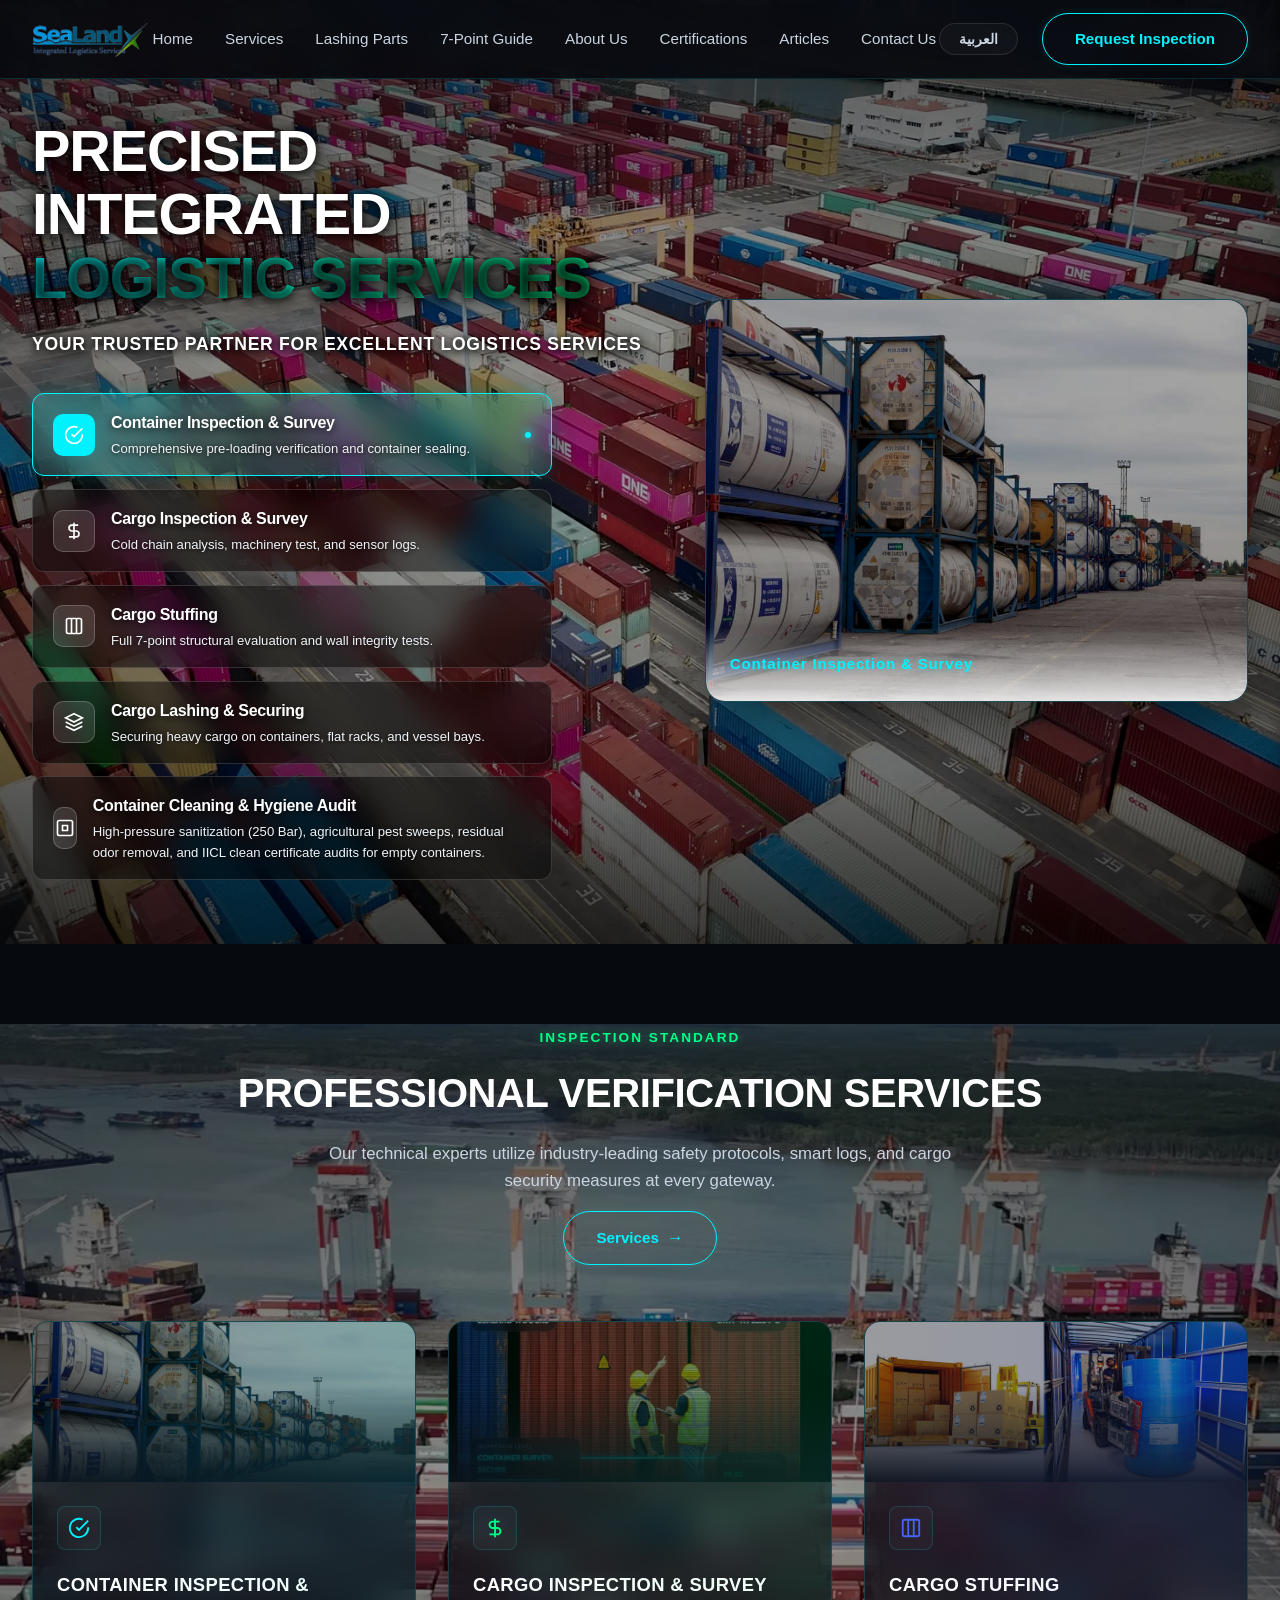
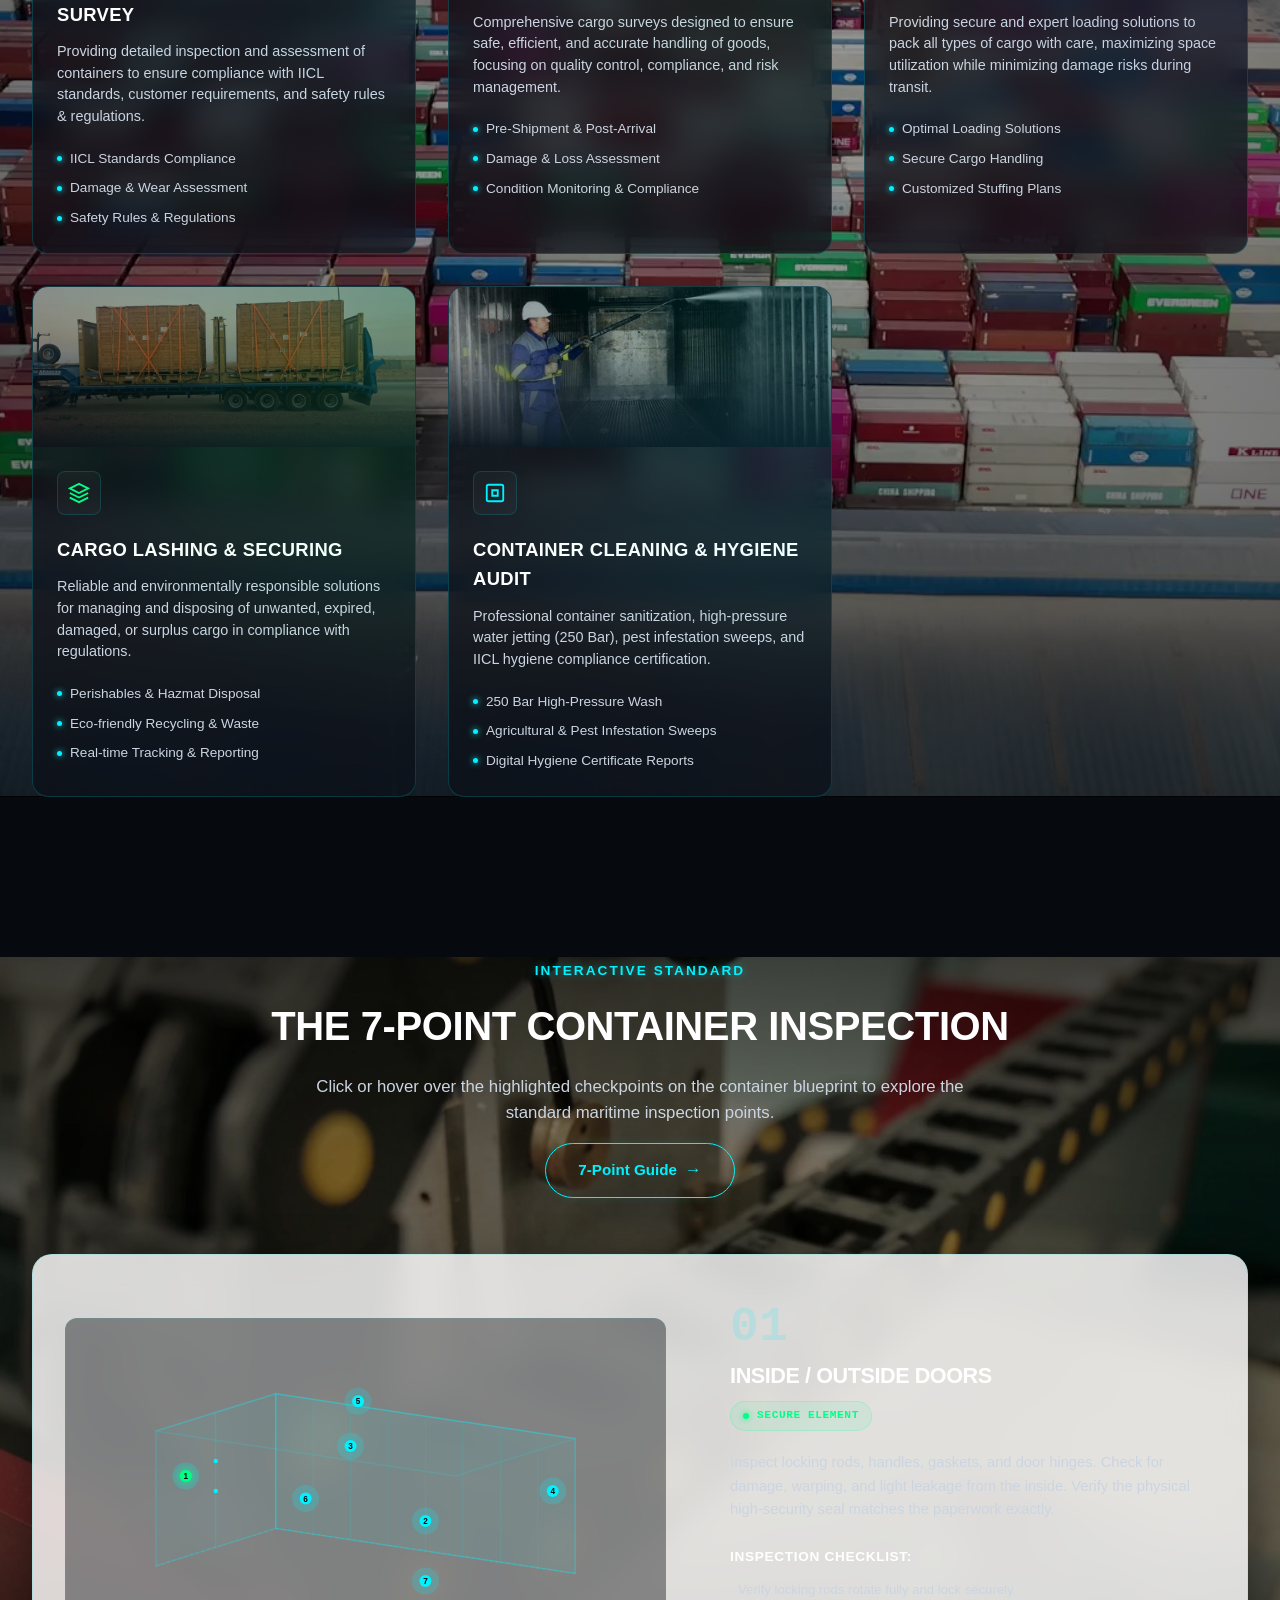
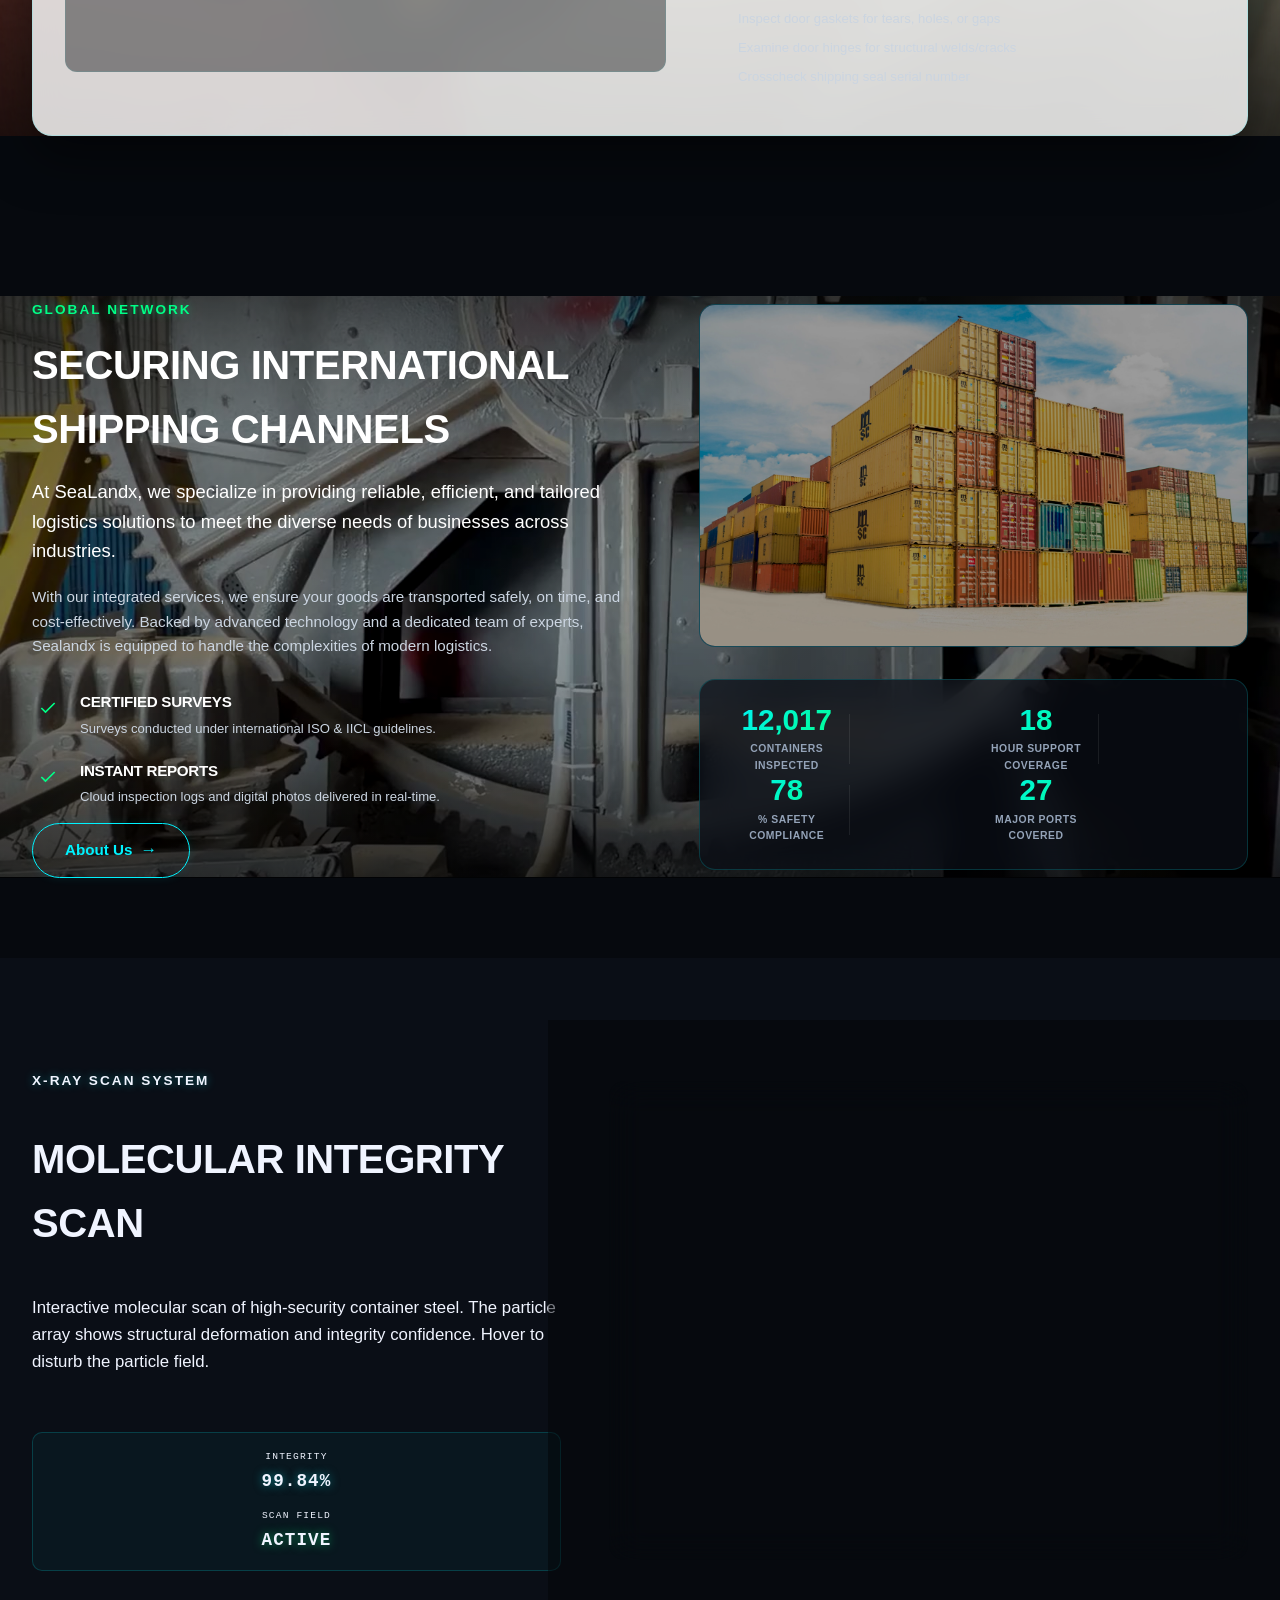
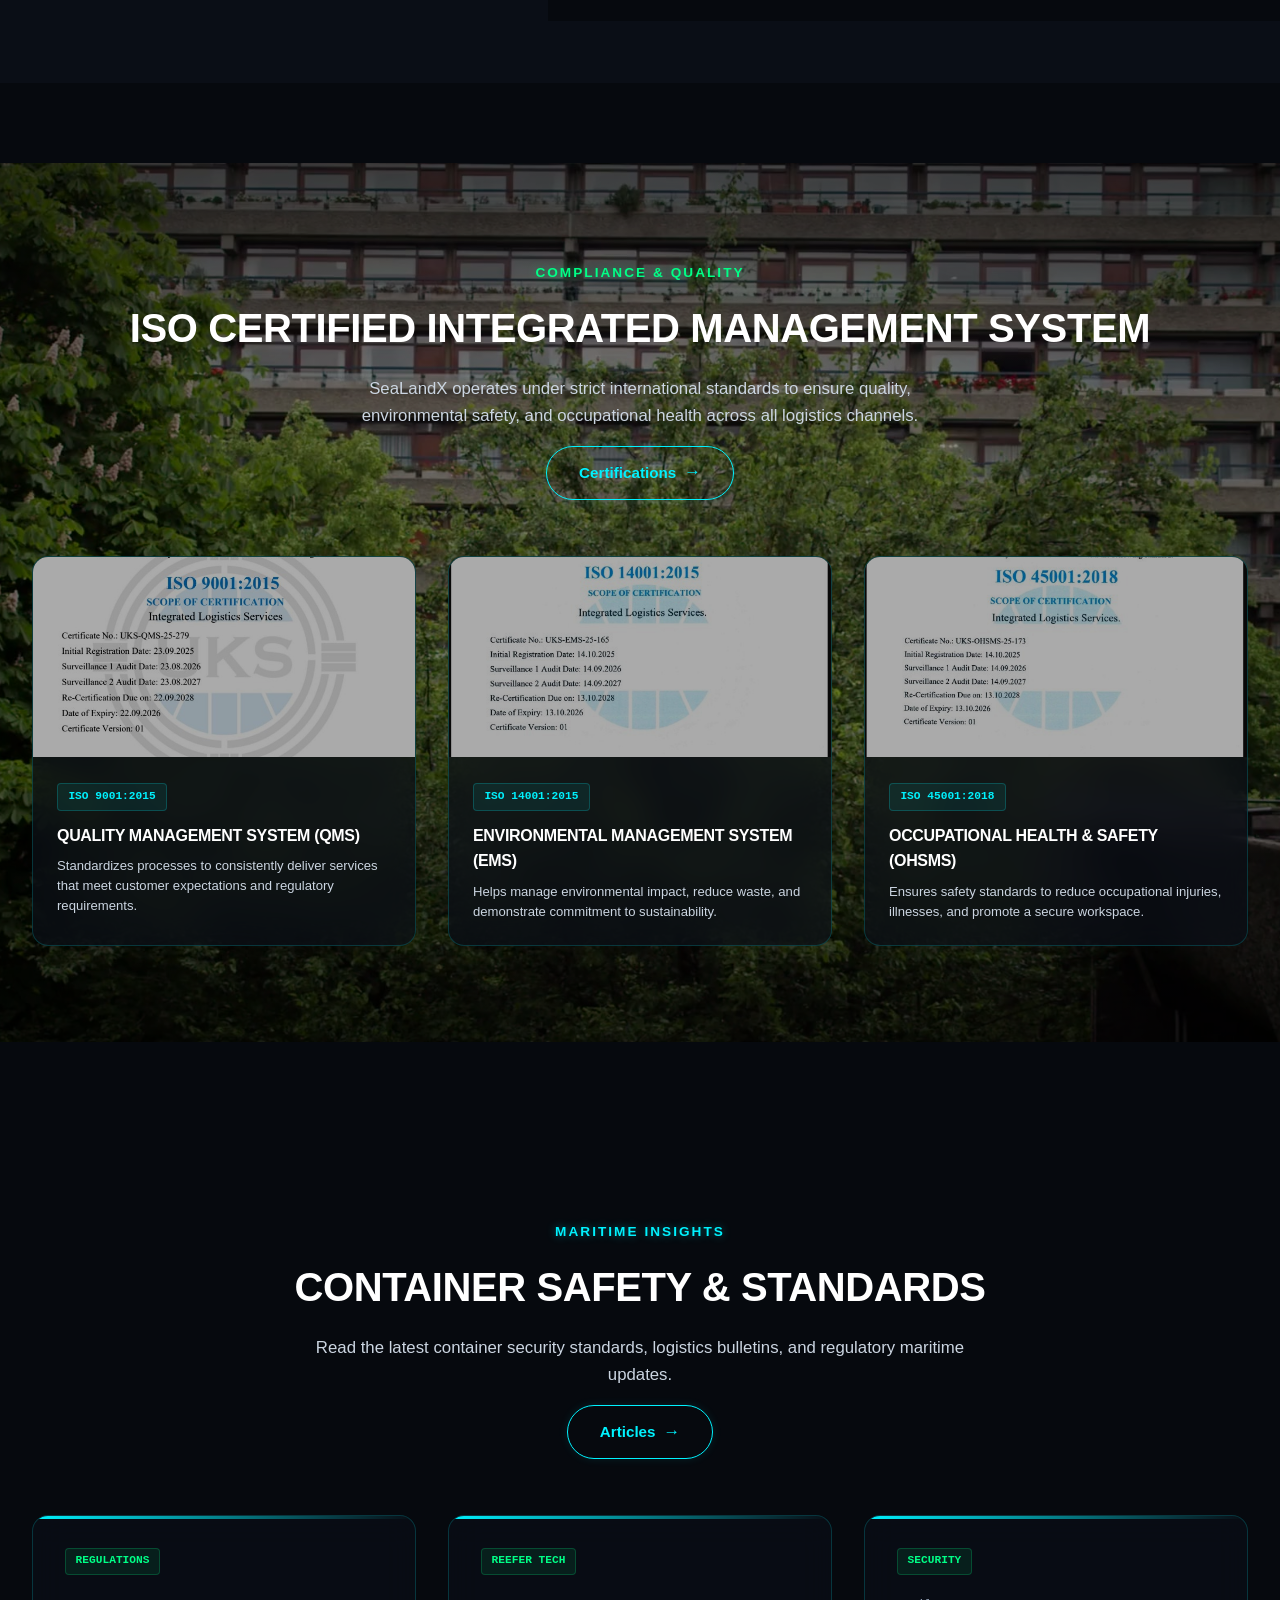
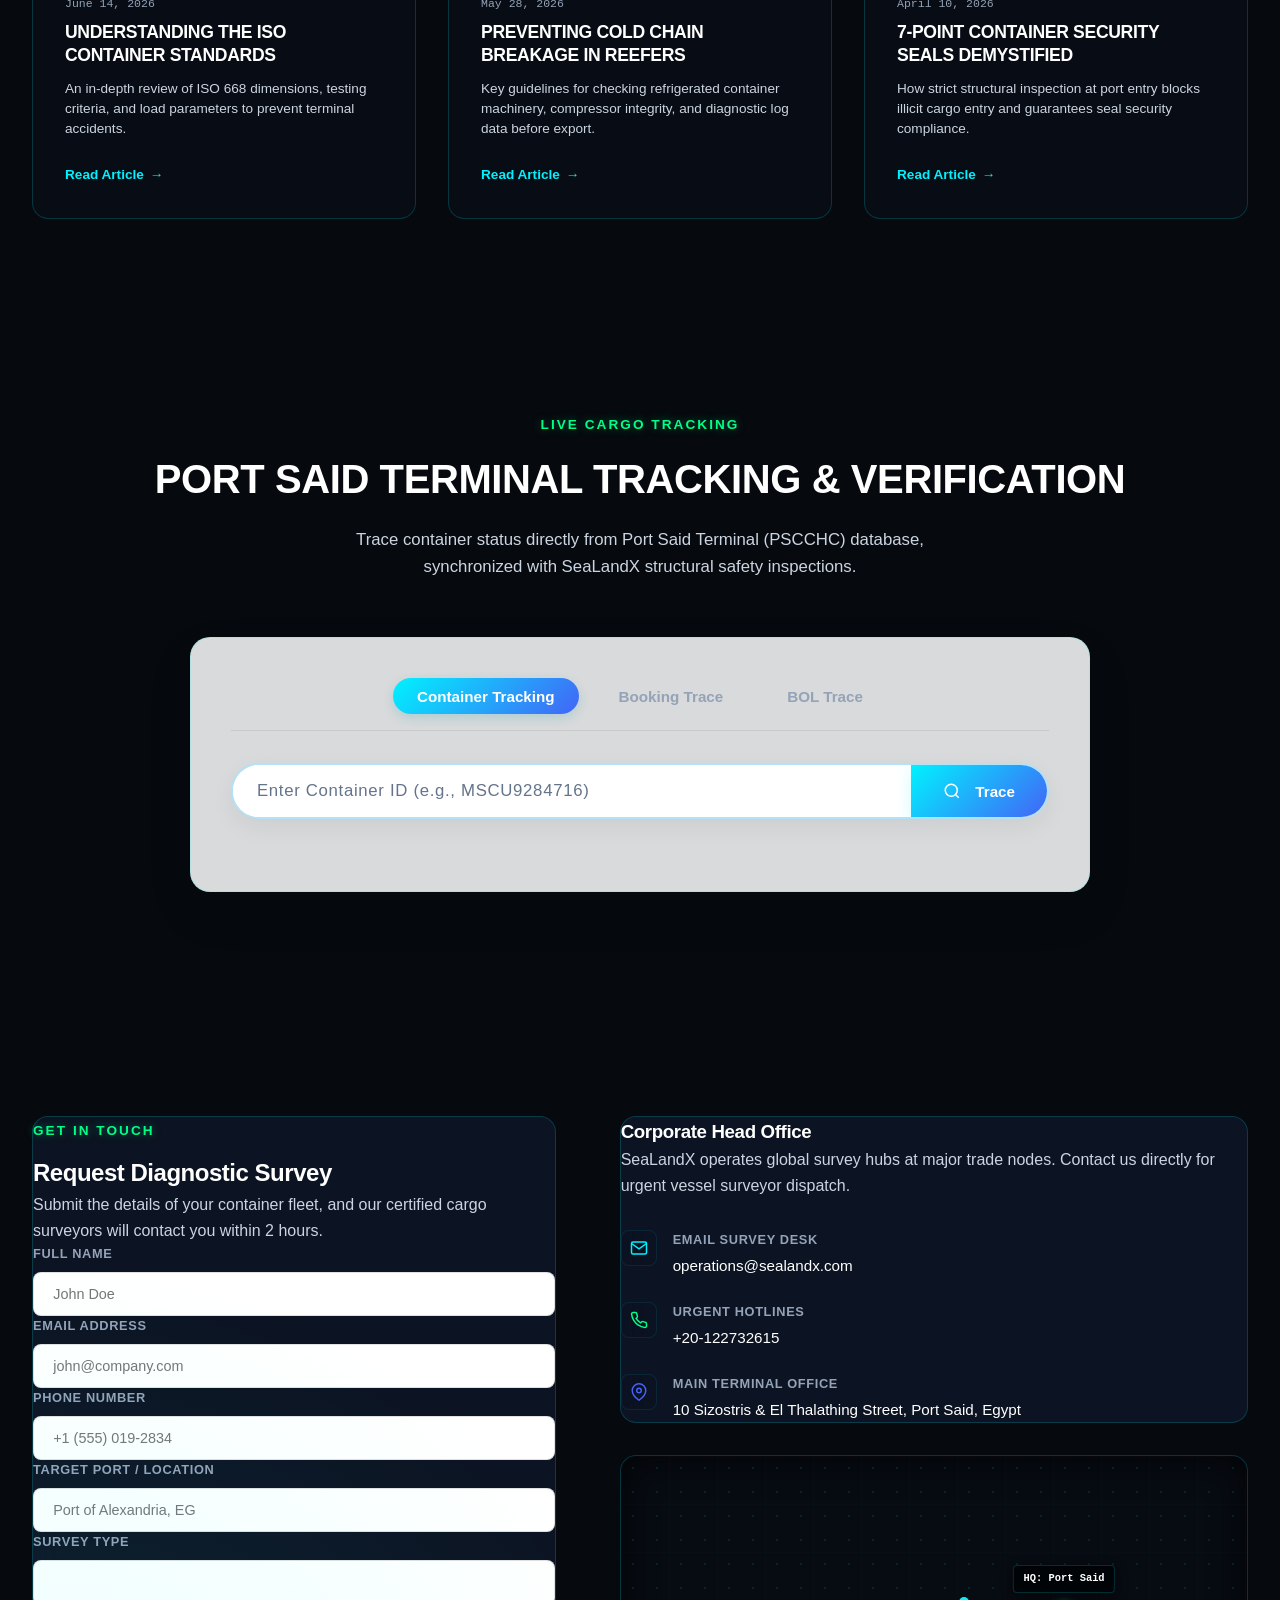
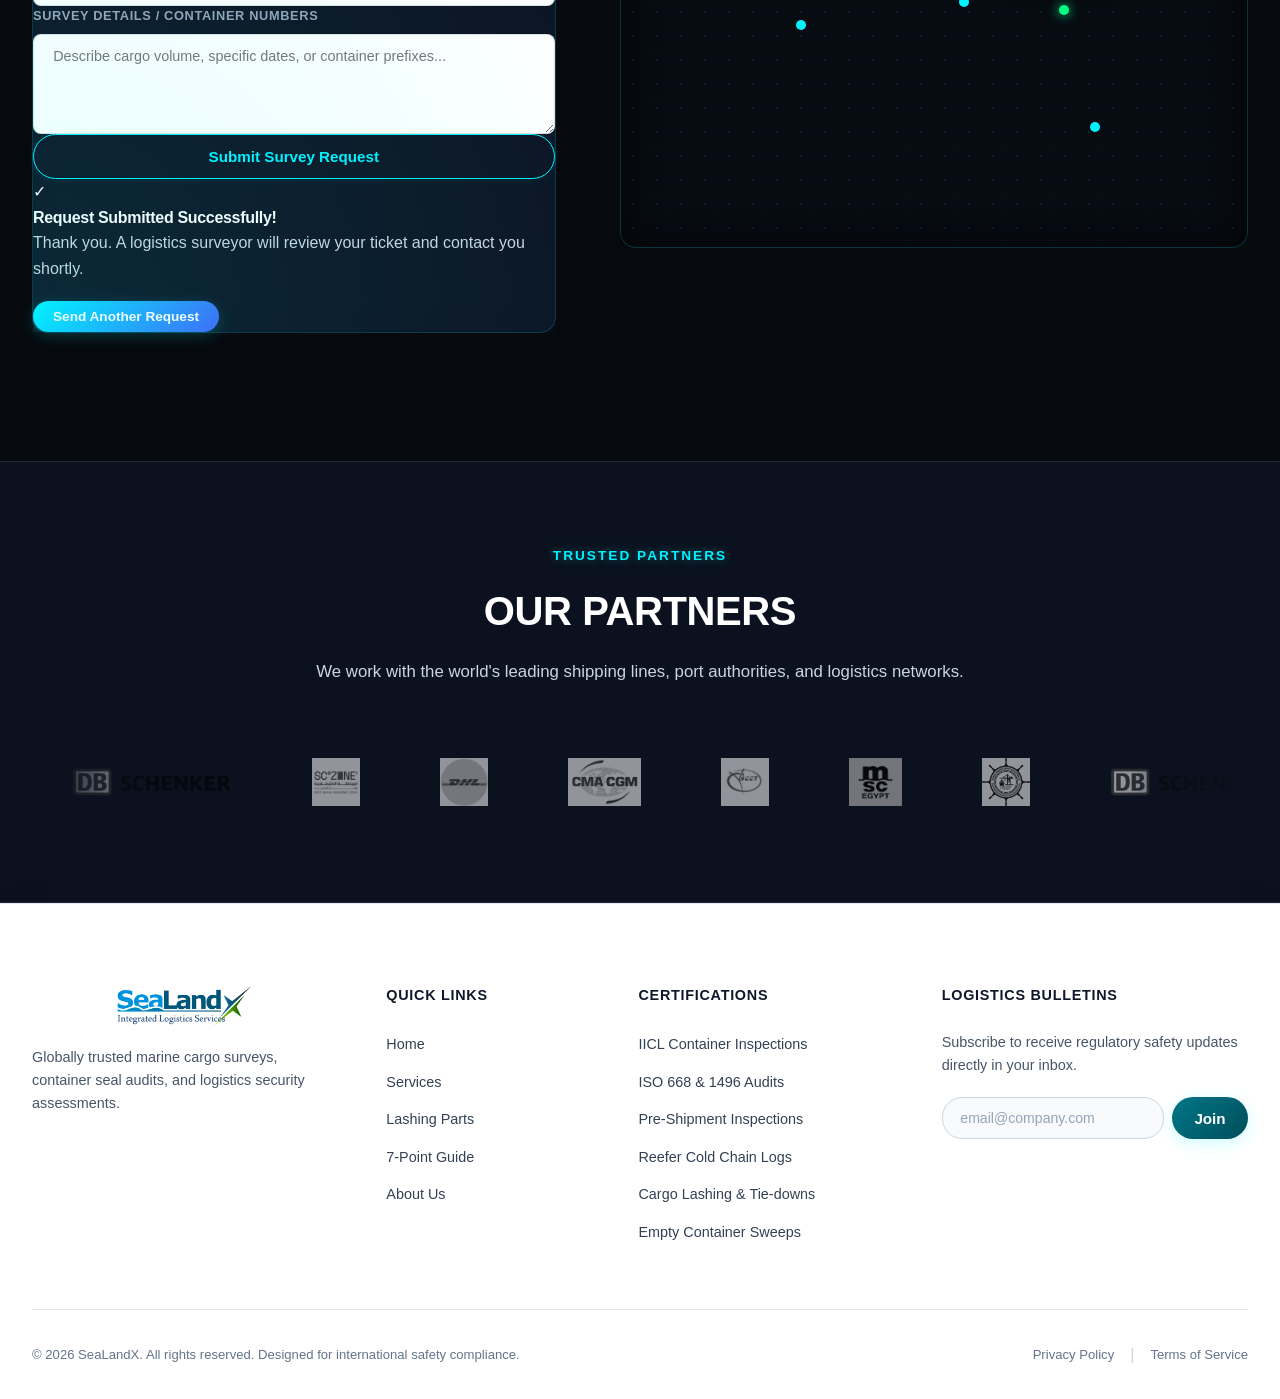
==== commit c2e62ec0: "Fix JS syntax error in main.js and add CSS/JS cache busting v=2.1 across all pages" ====
--- a/index.html
+++ b/index.html
@@ -10,7 +10,7 @@
     <link rel="preconnect" href="https://fonts.gstatic.com" crossorigin>
     <link href="https://fonts.googleapis.com/css2?family=Inter:wght@300;400;500;600;700&family=Outfit:wght@400;500;600;700;800&display=swap" rel="stylesheet">
     <!-- Main Style Sheet -->
-    <link rel="stylesheet" href="css/styles.css">
+    <link rel="stylesheet" href="css/styles.css?v=2.1">
     <!-- Security & Hardening Meta Headers -->
     <meta http-equiv="X-Content-Type-Options" content="nosniff">
     <meta http-equiv="X-Frame-Options" content="DENY">
@@ -1056,6 +1056,6 @@
     </div>
 
     <!-- Main JavaScript behavior script -->
-    <script src="js/main.js" defer></script>
+    <script src="js/main.js?v=2.1" defer></script>
 </body>
 </html>
--- a/css/styles.css
+++ b/css/styles.css
@@ -9,30 +9,30 @@
 
 /* --- Design Tokens --- */
 :root {
-    --bg-main: #ffffff;
-    --bg-sec: #f4f7fb;
-    --bg-card: rgba(255, 255, 255, 0.75);
-    --border-glass: rgba(0, 180, 200, 0.18);
-    --border-glass-hover: rgba(0, 180, 200, 0.4);
-    --border-white: rgba(0, 0, 0, 0.06);
-
-    --neon-teal: #0099b8;
-    --neon-blue: #004e64;
-    --neon-green: #00a96e;
+    --bg-main: #06090e;
+    --bg-sec: #0b111e;
+    --bg-card: rgba(15, 23, 42, 0.75);
+    --border-glass: rgba(0, 242, 254, 0.18);
+    --border-glass-hover: rgba(0, 242, 254, 0.4);
+    --border-white: rgba(255, 255, 255, 0.1);
+
+    --neon-teal: #00f2fe;
+    --neon-blue: #4364f7;
+    --neon-green: #00ff87;
     --neon-mint: #00c9a7;
-    --neon-orange: #e87c2e;
-
-    --text-primary: #0f1923;
-    --text-secondary: #4a5568;
-    --text-muted: #718096;
+    --neon-orange: #ff7a00;
+
+    --text-primary: #ffffff;
+    --text-secondary: #cbd5e1;
+    --text-muted: #94a3b8;
 
     --font-heading: 'Outfit', sans-serif;
     --font-body: 'Inter', sans-serif;
     --font-mono: 'Space Mono', 'Courier New', monospace;
 
     --transition-smooth: all 0.5s cubic-bezier(0.16, 1, 0.3, 1);
-    --glow-teal: 0 0 25px rgba(0, 153, 184, 0.18);
-    --glow-green: 0 0 25px rgba(0, 169, 110, 0.18);
+    --glow-teal: 0 0 25px rgba(0, 242, 254, 0.25);
+    --glow-green: 0 0 25px rgba(0, 255, 135, 0.25);
 
     --translate-dir: 6px;
 }
@@ -221,10 +221,10 @@
     left: 0;
     width: 100%;
     z-index: 100;
-    background: rgba(255, 255, 255, 0.88);
+    background: rgba(6, 9, 14, 0.88);
     backdrop-filter: blur(16px);
     -webkit-backdrop-filter: blur(16px);
-    border-bottom: 1px solid var(--border-white);
+    border-bottom: 1px solid rgba(0, 242, 254, 0.15);
     padding: 0.8rem 0;
     transition: var(--transition-smooth);
 }
@@ -500,17 +500,20 @@
     width: 100%;
 }
 
-/* --- CSS Scroll Reveal Animations (replaces GSAP) --- */
+/* --- CSS Scroll Reveal Animations --- */
 .reveal-on-scroll {
-    opacity: 0;
-    transform: translateY(32px);
+    opacity: 1;
+    transform: none;
     transition: opacity 0.7s cubic-bezier(0.16, 1, 0.3, 1),
                 transform 0.7s cubic-bezier(0.16, 1, 0.3, 1);
 }
 
-.reveal-on-scroll.is-visible {
-    opacity: 1;
-    transform: translateY(0);
+:target,
+.service-detail-block,
+.reveal-on-scroll.is-visible,
+.reveal-layer.is-visible {
+    opacity: 1 !important;
+    transform: none !important;
 }
 
 /* Stagger children inside a reveal parent */
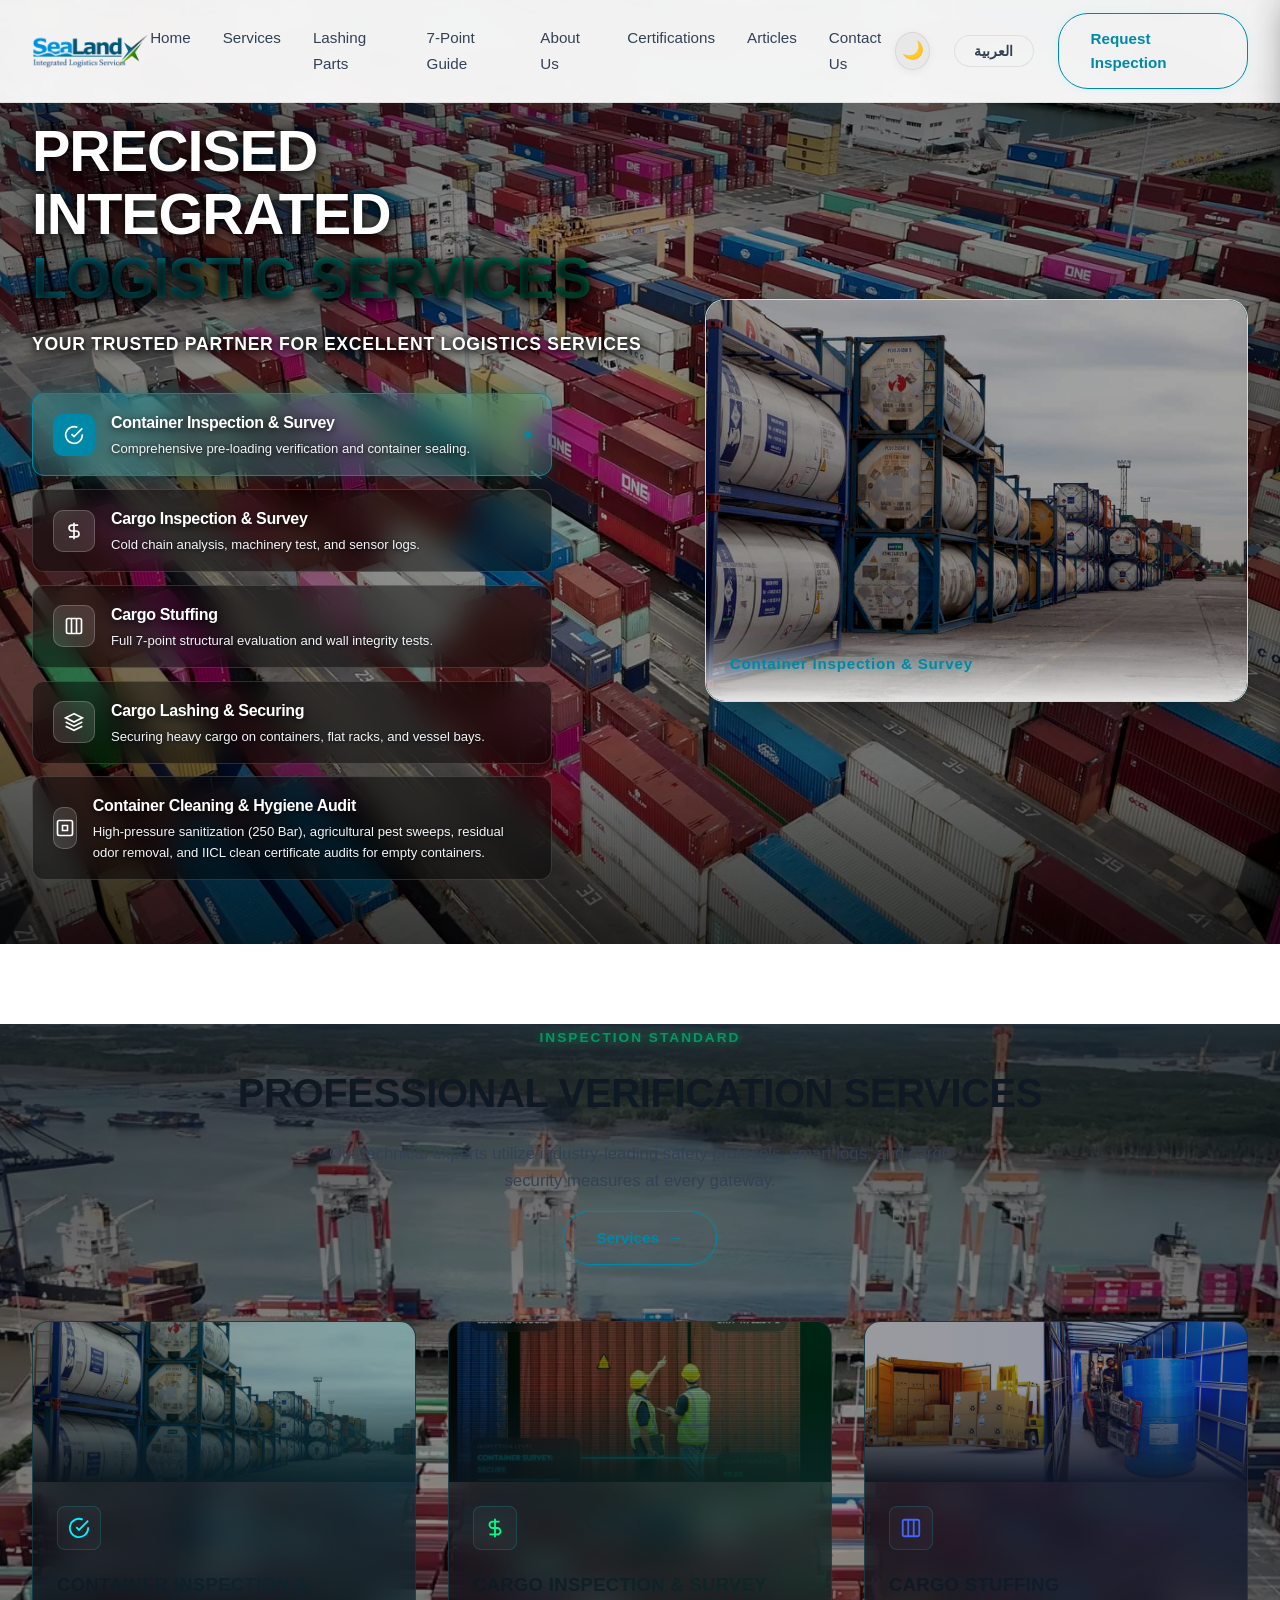
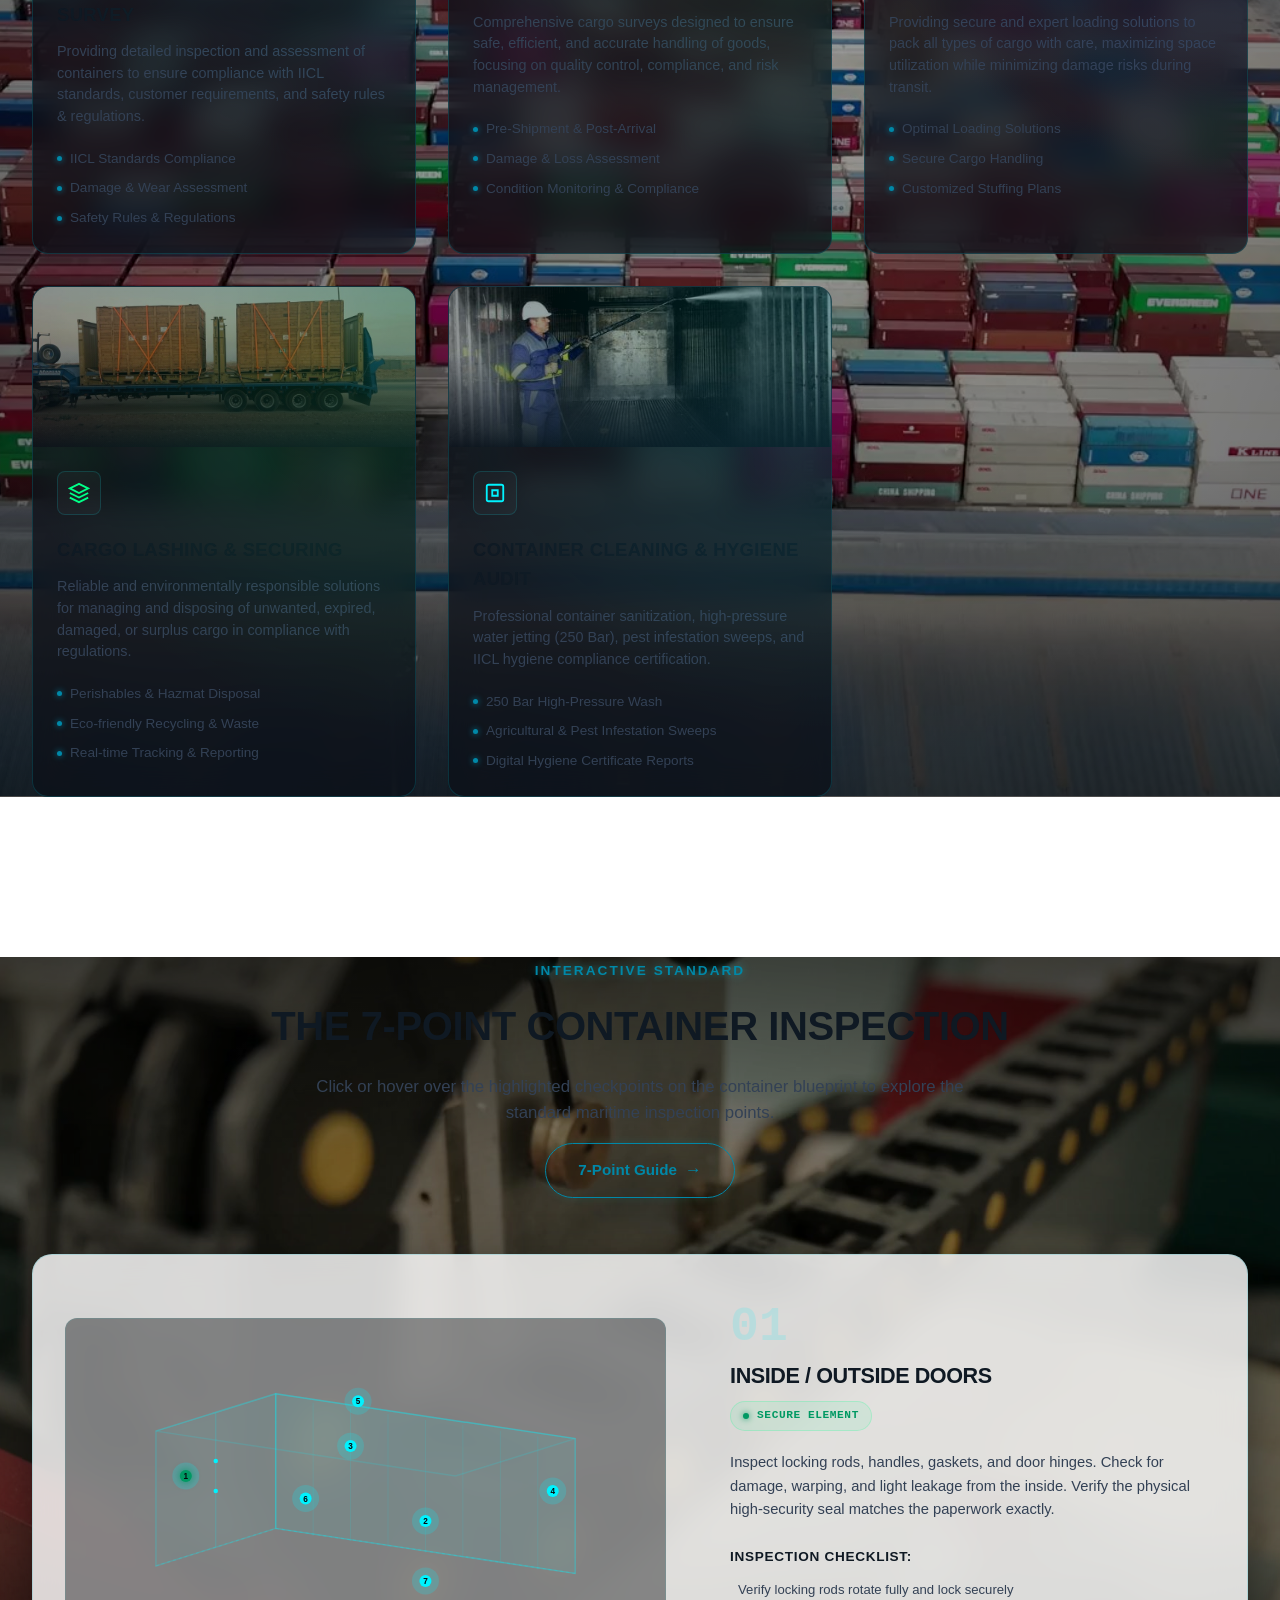
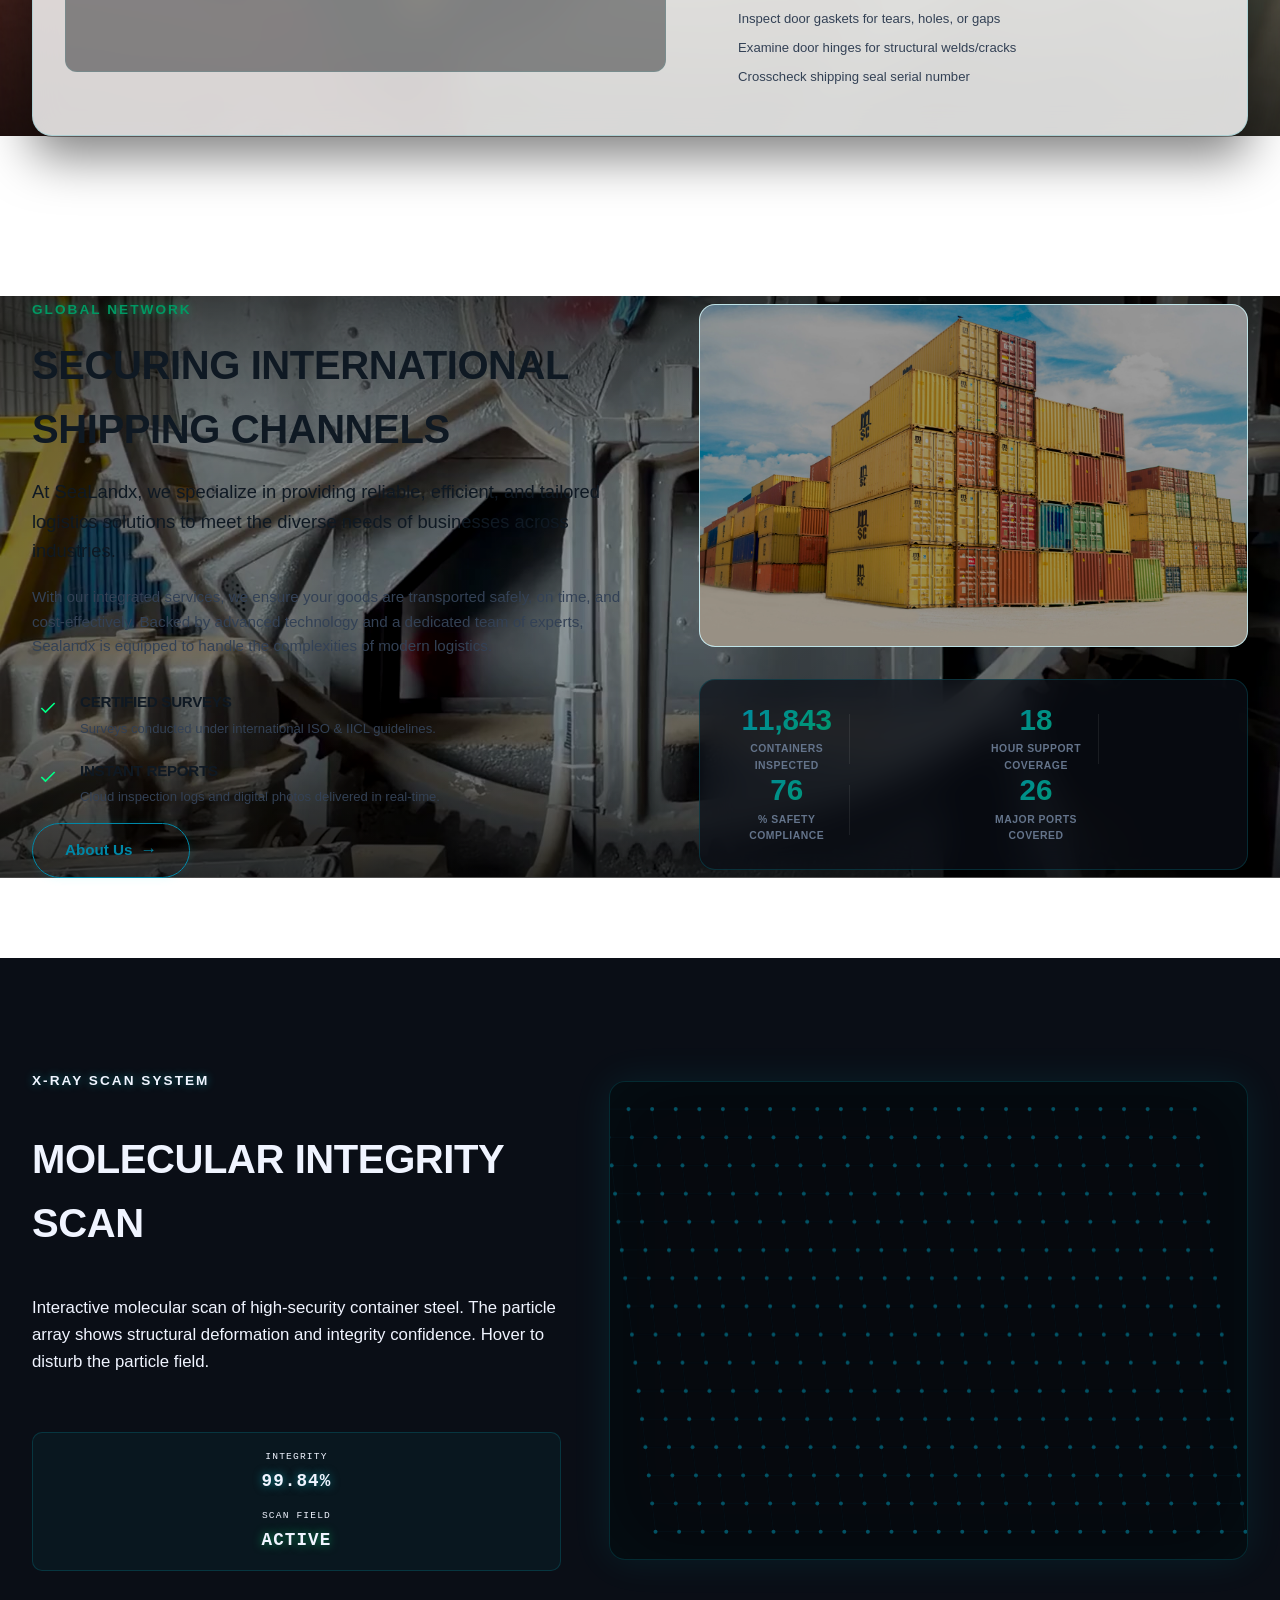
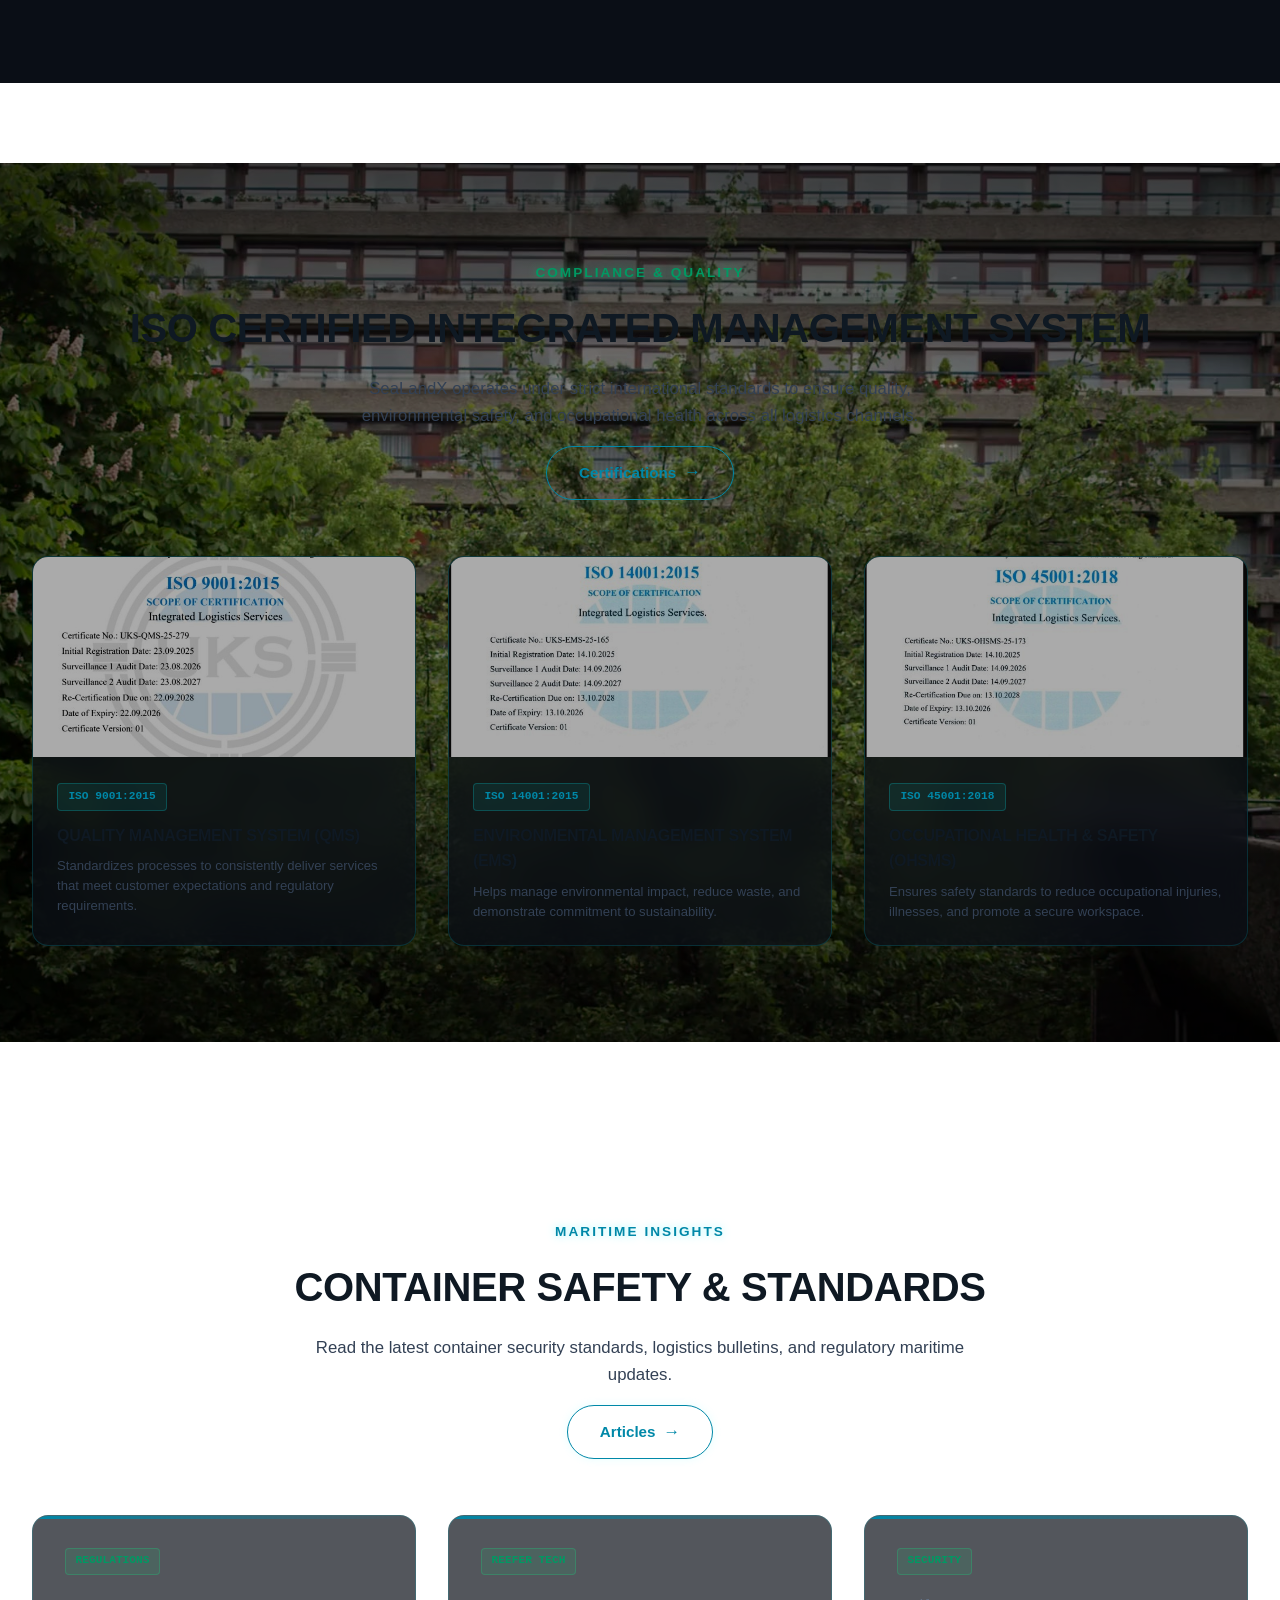
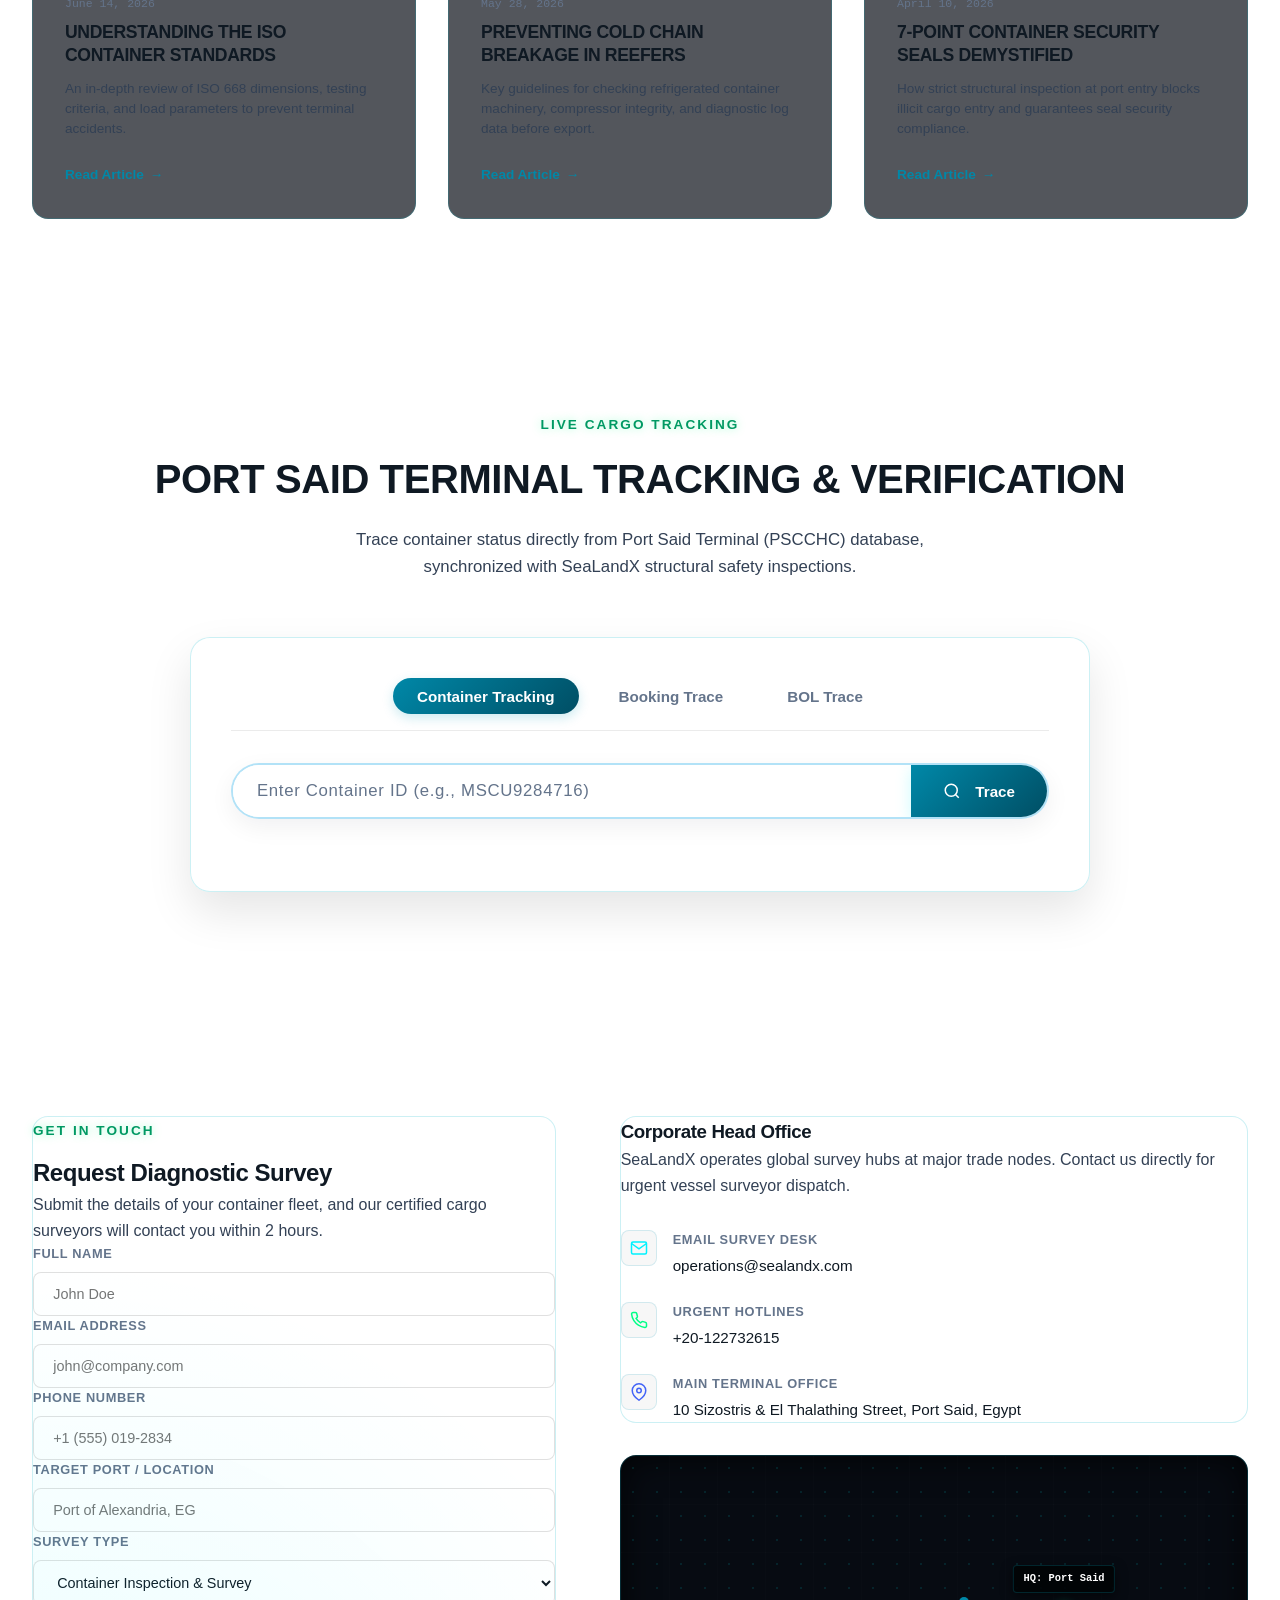
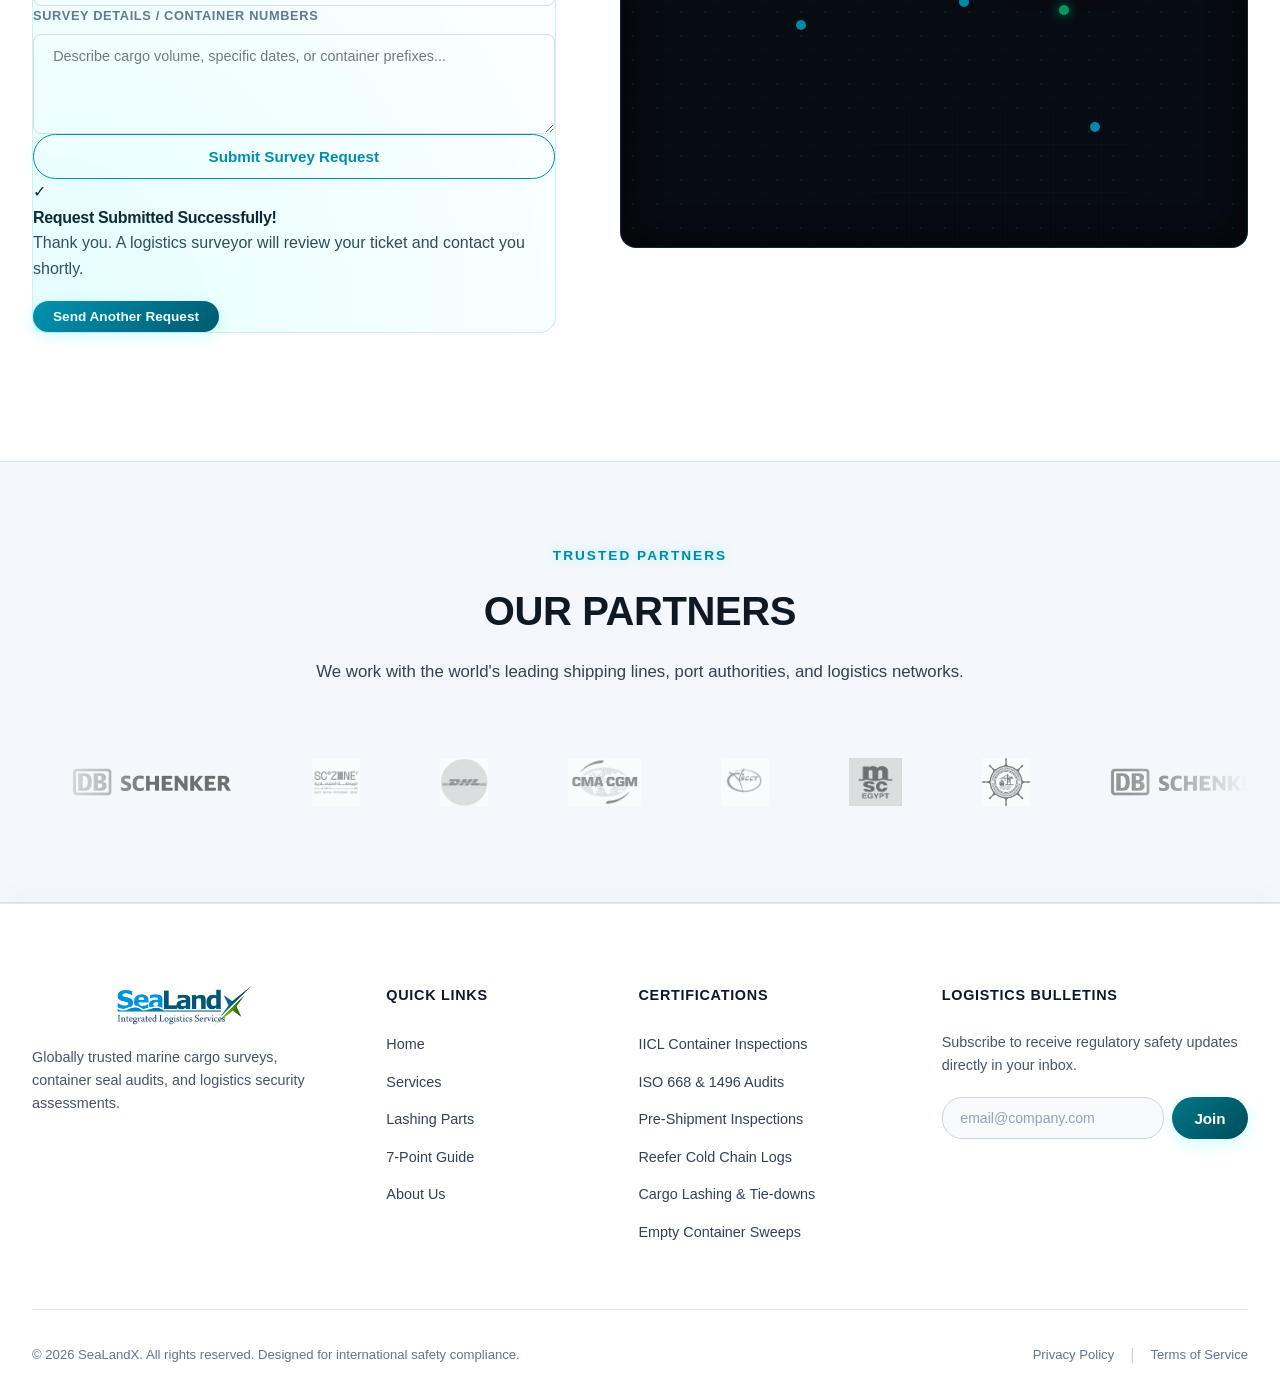
==== commit 77dca280: "Add interactive Light/Dark theme mode switcher button in header across all pages with localStorage m" ====
--- a/index.html
+++ b/index.html
@@ -10,7 +10,7 @@
     <link rel="preconnect" href="https://fonts.gstatic.com" crossorigin>
     <link href="https://fonts.googleapis.com/css2?family=Inter:wght@300;400;500;600;700&family=Outfit:wght@400;500;600;700;800&display=swap" rel="stylesheet">
     <!-- Main Style Sheet -->
-    <link rel="stylesheet" href="css/styles.css?v=2.1">
+    <link rel="stylesheet" href="css/styles.css?v=2.5">
     <!-- Security & Hardening Meta Headers -->
     <meta http-equiv="X-Content-Type-Options" content="nosniff">
     <meta http-equiv="X-Frame-Options" content="DENY">
@@ -42,6 +42,10 @@
 
             <div class="header-right">
                 <!-- Language Toggle Button -->
+                <button class="btn-theme" id="theme-toggle" aria-label="Toggle Theme Mode" title="Switch Light/Dark Mode">
+                    <span class="theme-icon-sun">☀️</span>
+                    <span class="theme-icon-moon">🌙</span>
+                </button>
                 <button class="btn-lang" id="lang-toggle" aria-label="Switch Language">العربية</button>
                 <div class="header-cta">
                     <a href="contact.html" class="btn btn-glowing" data-i18n="btn_request">Request Inspection</a>
@@ -1056,6 +1060,6 @@
     </div>
 
     <!-- Main JavaScript behavior script -->
-    <script src="js/main.js?v=2.1" defer></script>
+    <script src="js/main.js?v=2.5" defer></script>
 </body>
 </html>
--- a/css/styles.css
+++ b/css/styles.css
@@ -8,13 +8,49 @@
 @import url('https://fonts.googleapis.com/css2?family=Space+Mono:ital,wght@0,400;0,700;1,400;1,700&display=swap');
 
 /* --- Design Tokens --- */
-:root {
+:root, html[data-theme="light"] {
+    --bg-main: #ffffff;
+    --bg-sec: #f4f7fb;
+    --bg-card: rgba(255, 255, 255, 0.92);
+    --border-glass: rgba(0, 180, 200, 0.2);
+    --border-glass-hover: rgba(0, 180, 200, 0.45);
+    --border-white: rgba(0, 0, 0, 0.08);
+
+    --header-bg: rgba(255, 255, 255, 0.94);
+    --header-border: rgba(0, 0, 0, 0.08);
+
+    --neon-teal: #0088a8;
+    --neon-blue: #004e64;
+    --neon-green: #009963;
+    --neon-mint: #00b395;
+    --neon-orange: #e87c2e;
+
+    --text-primary: #0f1923;
+    --text-secondary: #334155;
+    --text-muted: #64748b;
+
+    --font-heading: 'Outfit', sans-serif;
+    --font-body: 'Inter', sans-serif;
+    --font-mono: 'Space Mono', 'Courier New', monospace;
+
+    --transition-smooth: all 0.4s cubic-bezier(0.16, 1, 0.3, 1);
+    --glow-teal: 0 0 20px rgba(0, 153, 184, 0.18);
+    --glow-green: 0 0 20px rgba(0, 153, 184, 0.18);
+
+    --translate-dir: 6px;
+}
+
+/* --- Dark Theme Tokens --- */
+html[data-theme="dark"] {
     --bg-main: #06090e;
     --bg-sec: #0b111e;
-    --bg-card: rgba(15, 23, 42, 0.75);
-    --border-glass: rgba(0, 242, 254, 0.18);
-    --border-glass-hover: rgba(0, 242, 254, 0.4);
+    --bg-card: rgba(15, 23, 42, 0.85);
+    --border-glass: rgba(0, 242, 254, 0.2);
+    --border-glass-hover: rgba(0, 242, 254, 0.45);
     --border-white: rgba(255, 255, 255, 0.1);
+
+    --header-bg: rgba(6, 9, 14, 0.92);
+    --header-border: rgba(0, 242, 254, 0.15);
 
     --neon-teal: #00f2fe;
     --neon-blue: #4364f7;
@@ -26,15 +62,8 @@
     --text-secondary: #cbd5e1;
     --text-muted: #94a3b8;
 
-    --font-heading: 'Outfit', sans-serif;
-    --font-body: 'Inter', sans-serif;
-    --font-mono: 'Space Mono', 'Courier New', monospace;
-
-    --transition-smooth: all 0.5s cubic-bezier(0.16, 1, 0.3, 1);
     --glow-teal: 0 0 25px rgba(0, 242, 254, 0.25);
     --glow-green: 0 0 25px rgba(0, 255, 135, 0.25);
-
-    --translate-dir: 6px;
 }
 
 /* --- RTL Directions Overrides --- */
@@ -221,13 +250,44 @@
     left: 0;
     width: 100%;
     z-index: 100;
-    background: rgba(6, 9, 14, 0.88);
+    background: var(--header-bg);
     backdrop-filter: blur(16px);
     -webkit-backdrop-filter: blur(16px);
-    border-bottom: 1px solid rgba(0, 242, 254, 0.15);
+    border-bottom: 1px solid var(--header-border);
     padding: 0.8rem 0;
     transition: var(--transition-smooth);
 }
+
+/* Theme Switcher Button */
+.btn-theme {
+    background: rgba(0, 0, 0, 0.04);
+    border: 1px solid var(--border-white);
+    color: var(--text-primary);
+    width: 38px;
+    height: 38px;
+    border-radius: 50%;
+    display: inline-flex;
+    align-items: center;
+    justify-content: center;
+    cursor: pointer;
+    font-size: 1.1rem;
+    transition: var(--transition-smooth);
+    box-shadow: 0 2px 8px rgba(0,0,0,0.05);
+}
+html[data-theme="dark"] .btn-theme {
+    background: rgba(255, 255, 255, 0.08);
+}
+.btn-theme:hover {
+    background: rgba(0, 180, 200, 0.15);
+    border-color: var(--neon-teal);
+    transform: scale(1.08);
+}
+html[data-theme="dark"] .theme-icon-sun { display: inline-block; }
+html[data-theme="dark"] .theme-icon-moon { display: none; }
+html[data-theme="light"] .theme-icon-sun { display: none; }
+html[data-theme="light"] .theme-icon-moon { display: inline-block; }
+:root:not([data-theme="dark"]) .theme-icon-sun { display: none; }
+:root:not([data-theme="dark"]) .theme-icon-moon { display: inline-block; }
 
 .header-container {
     display: flex;
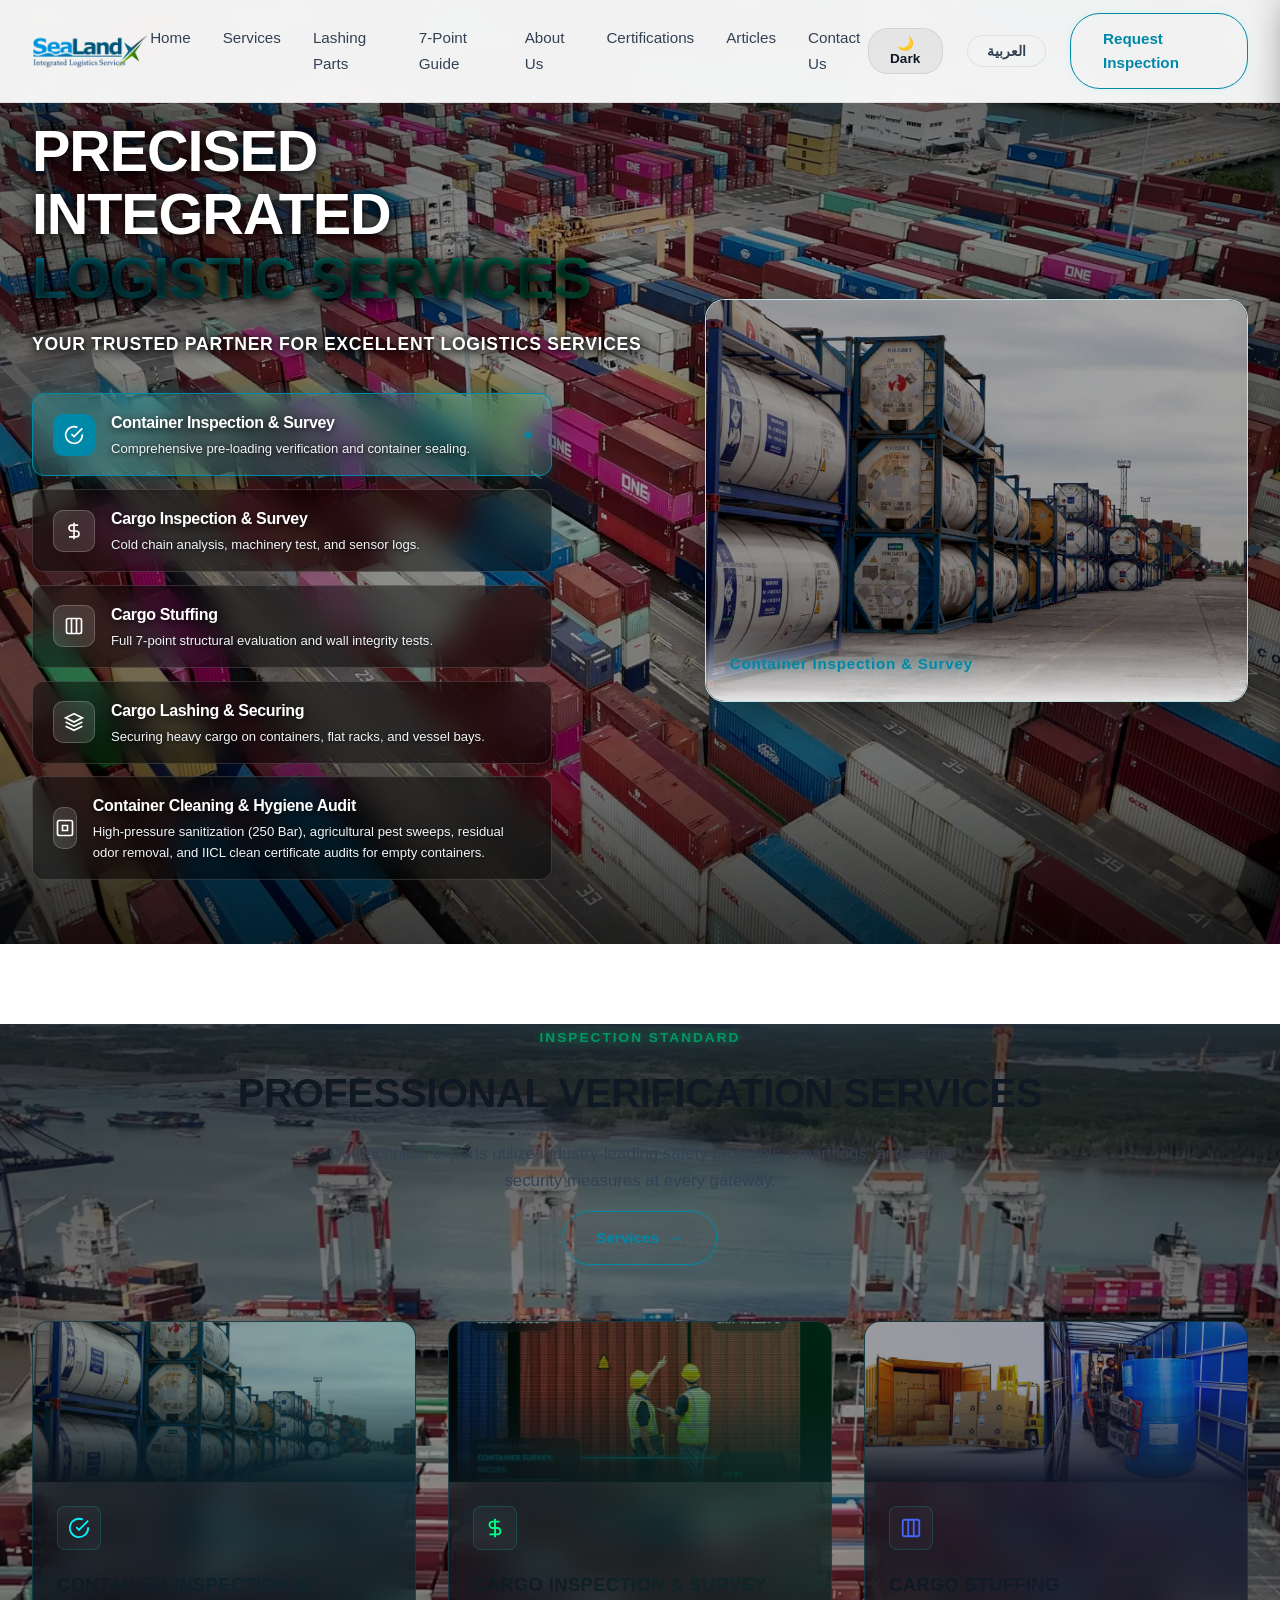
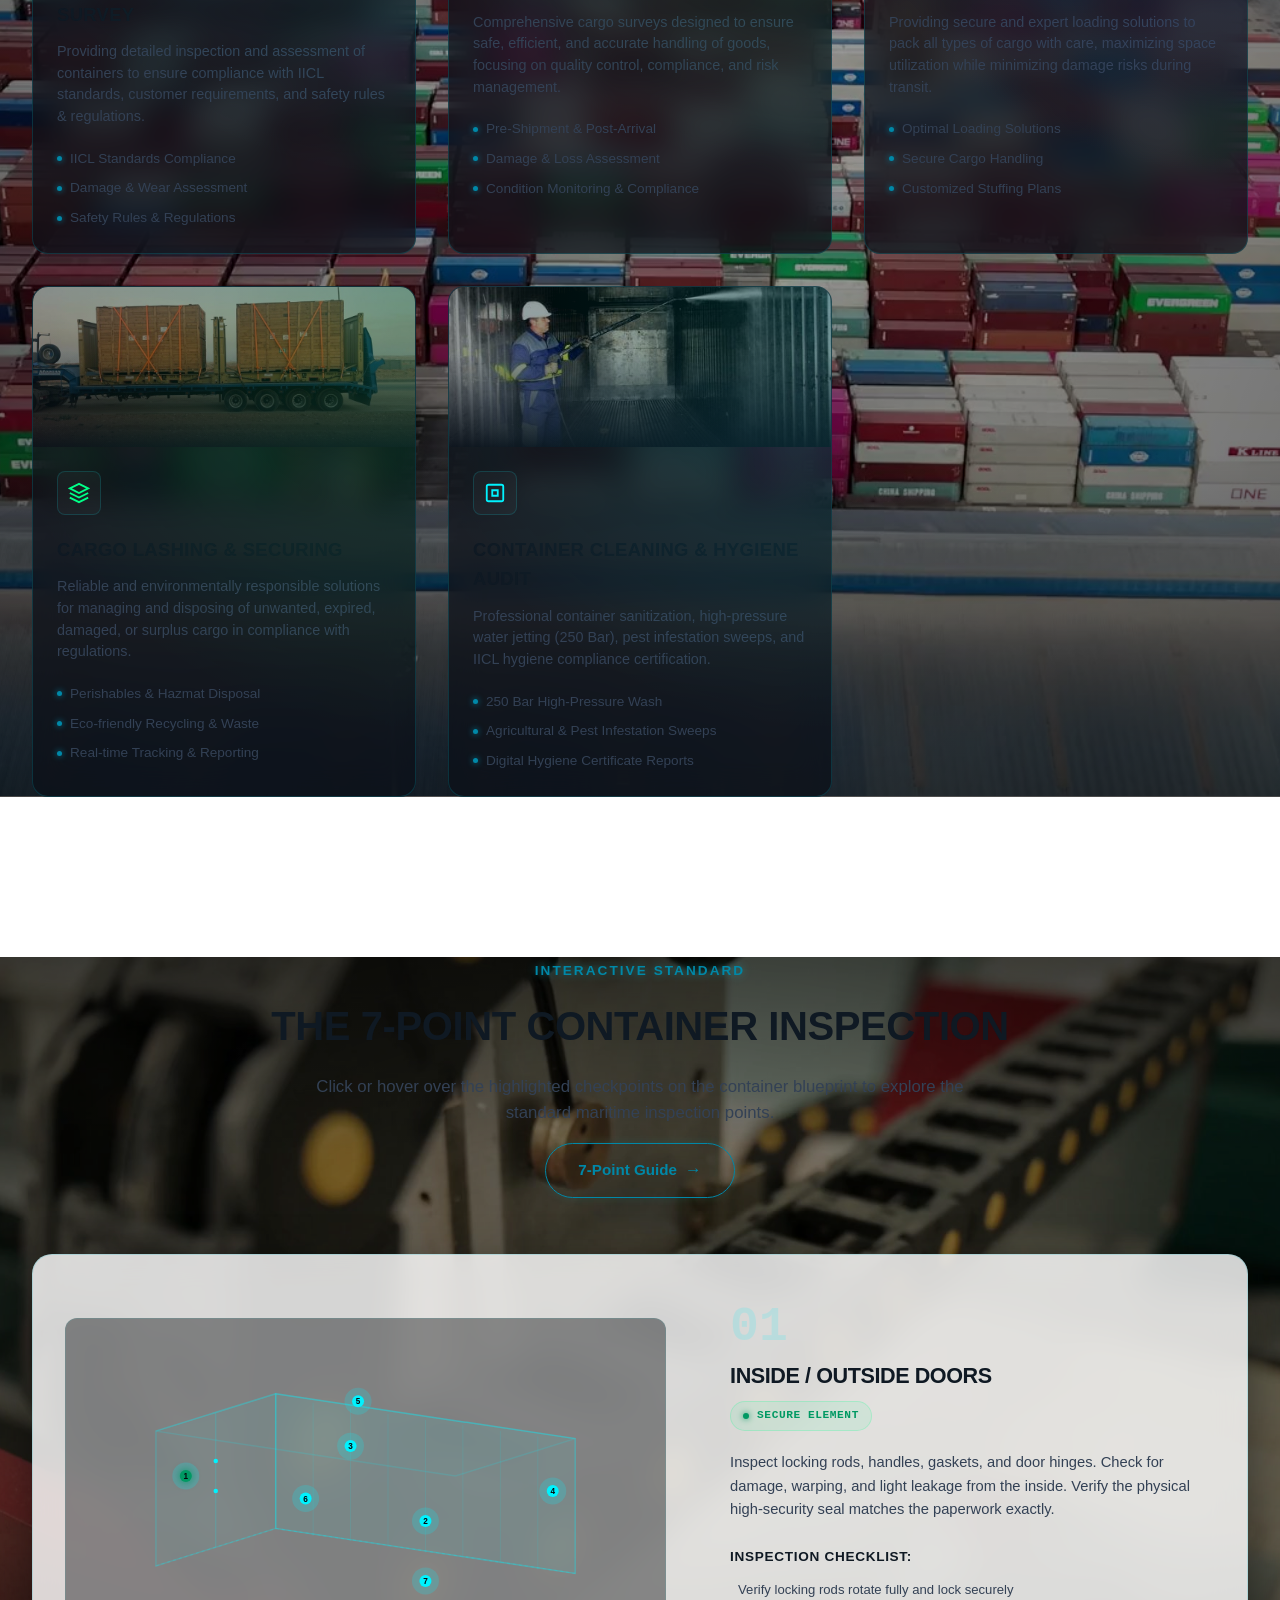
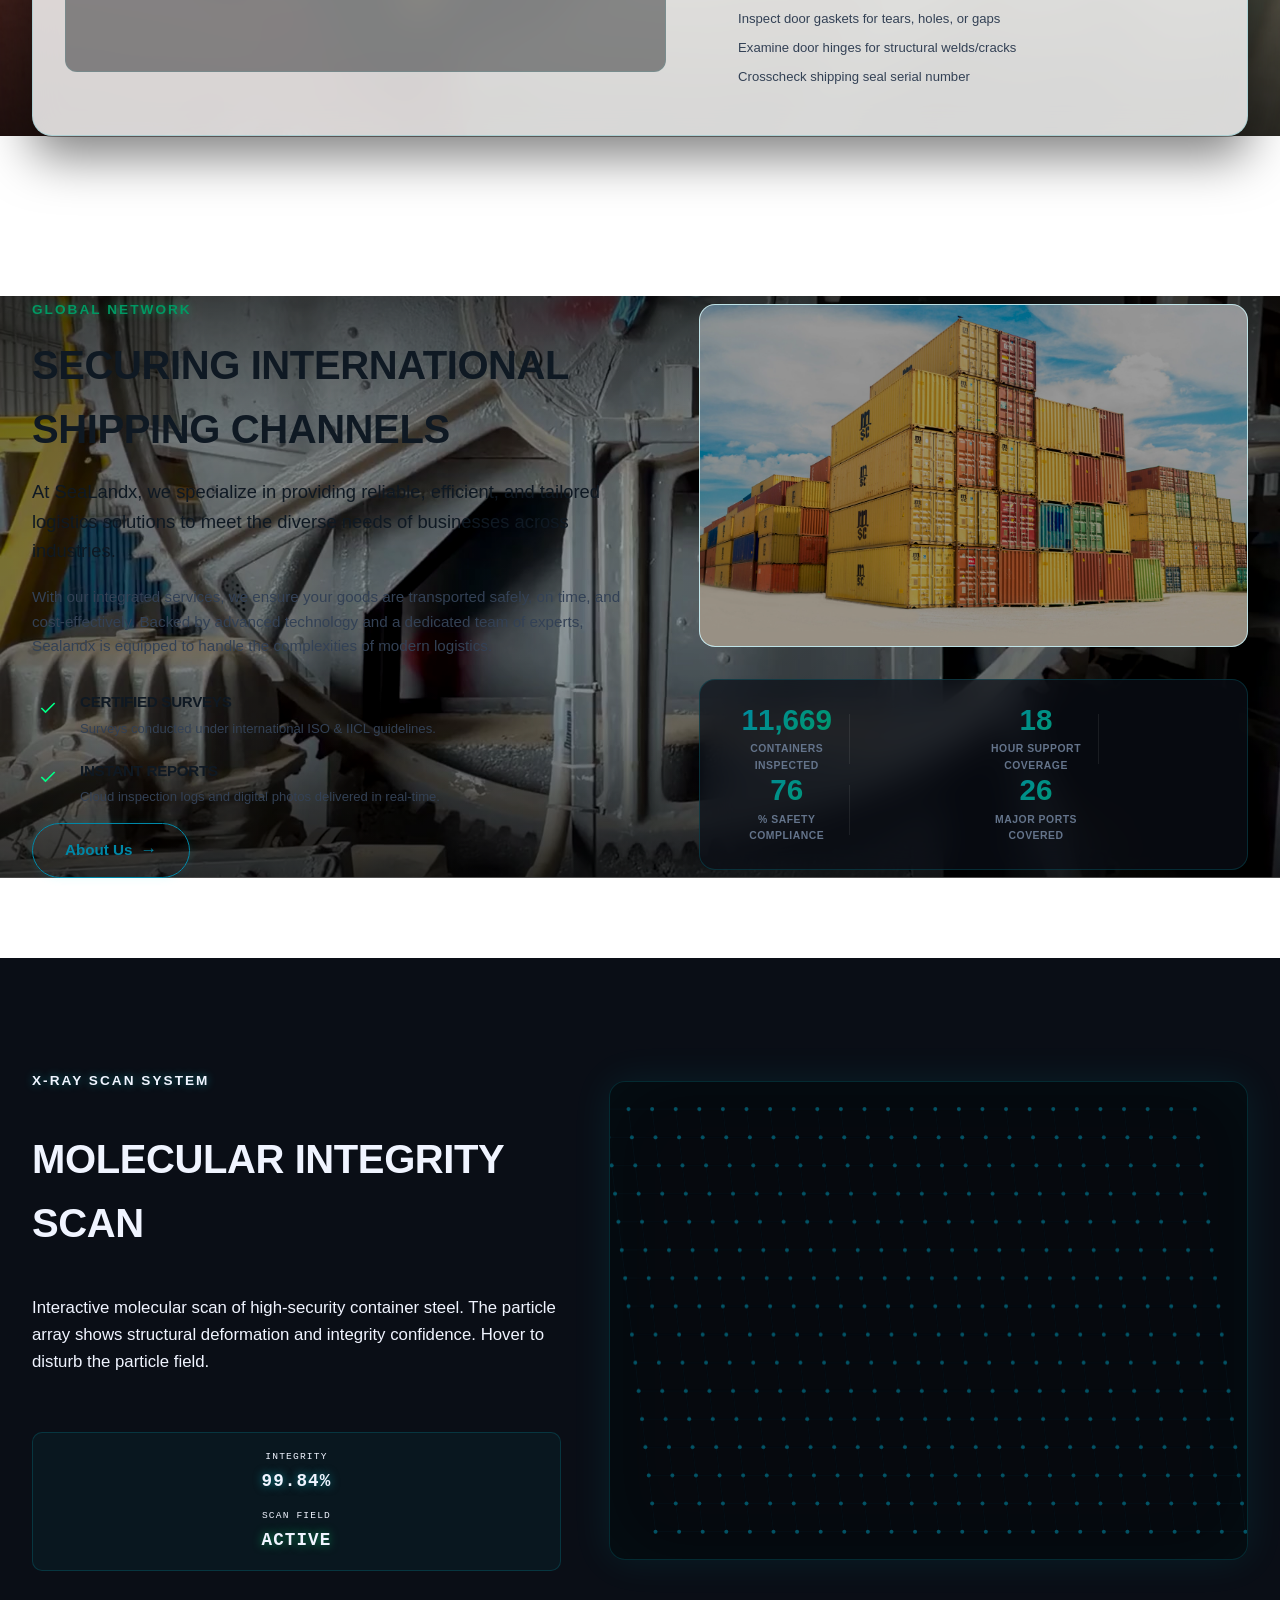
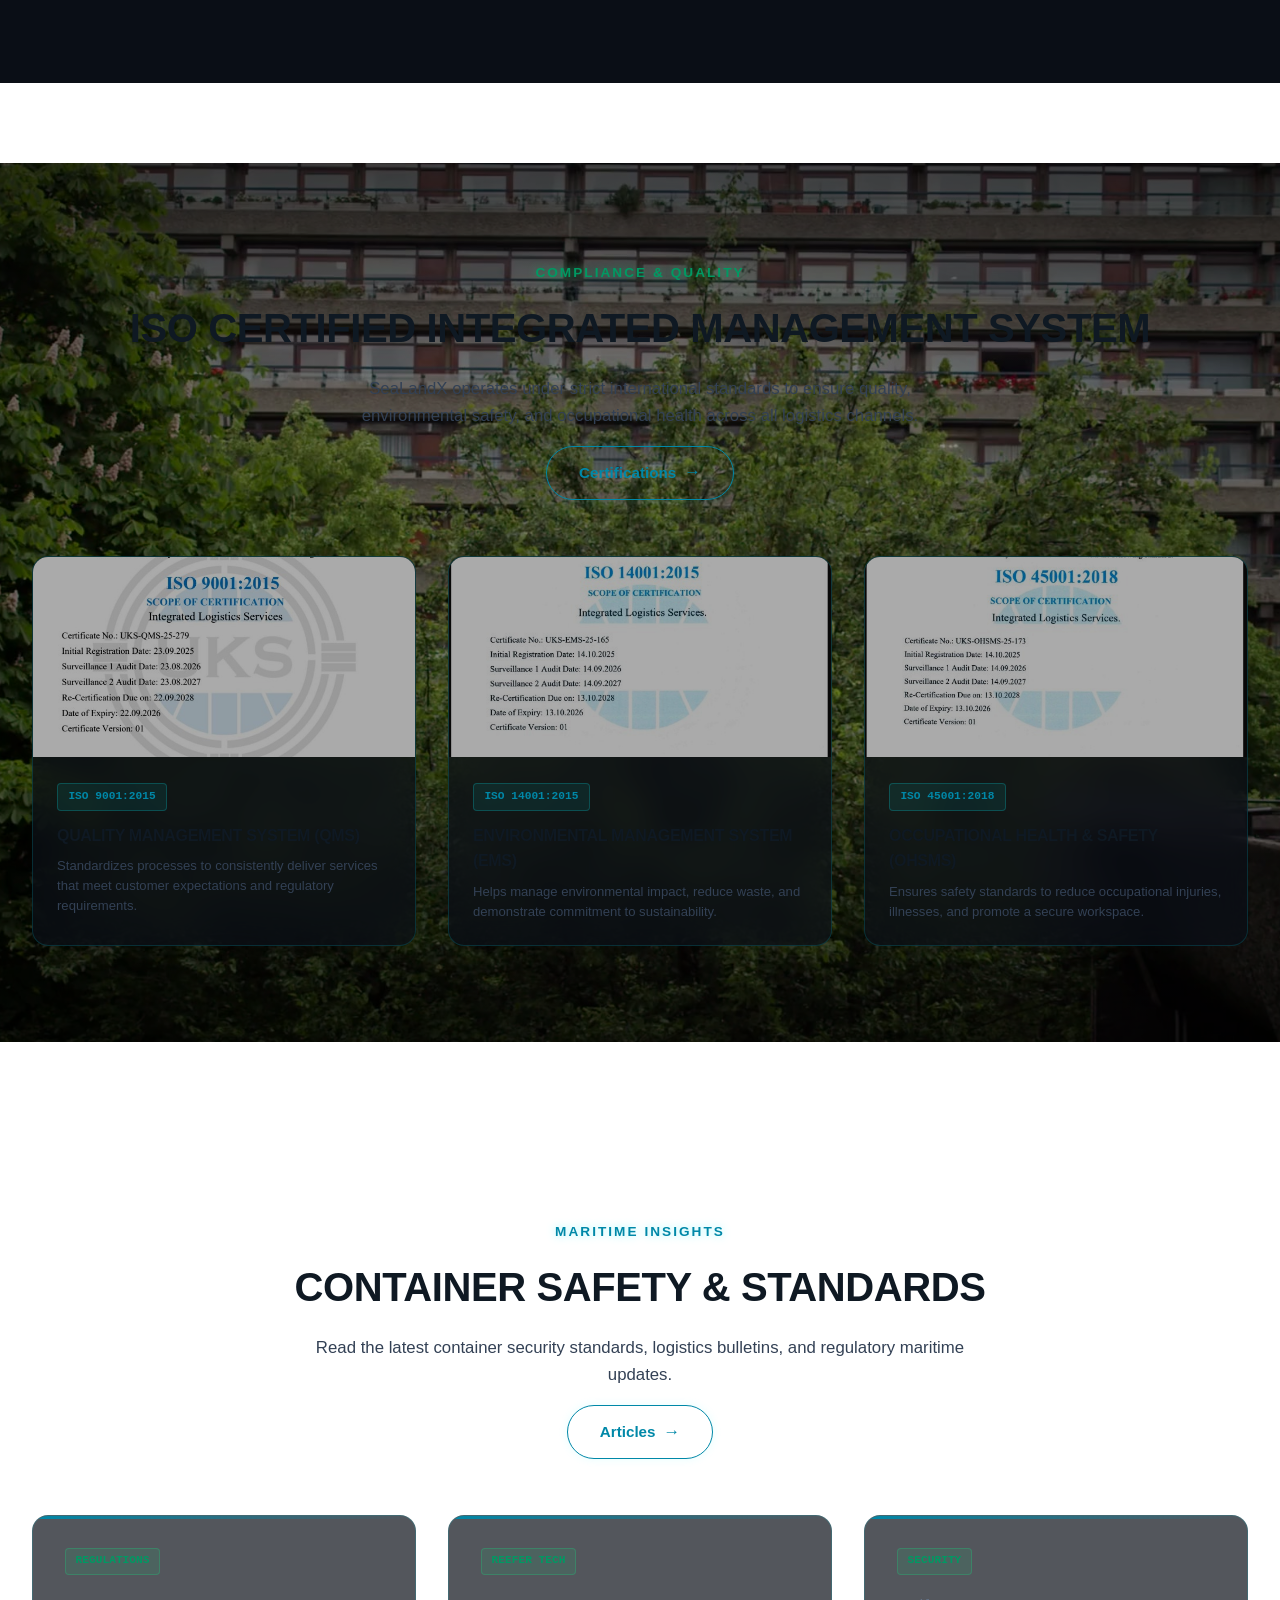
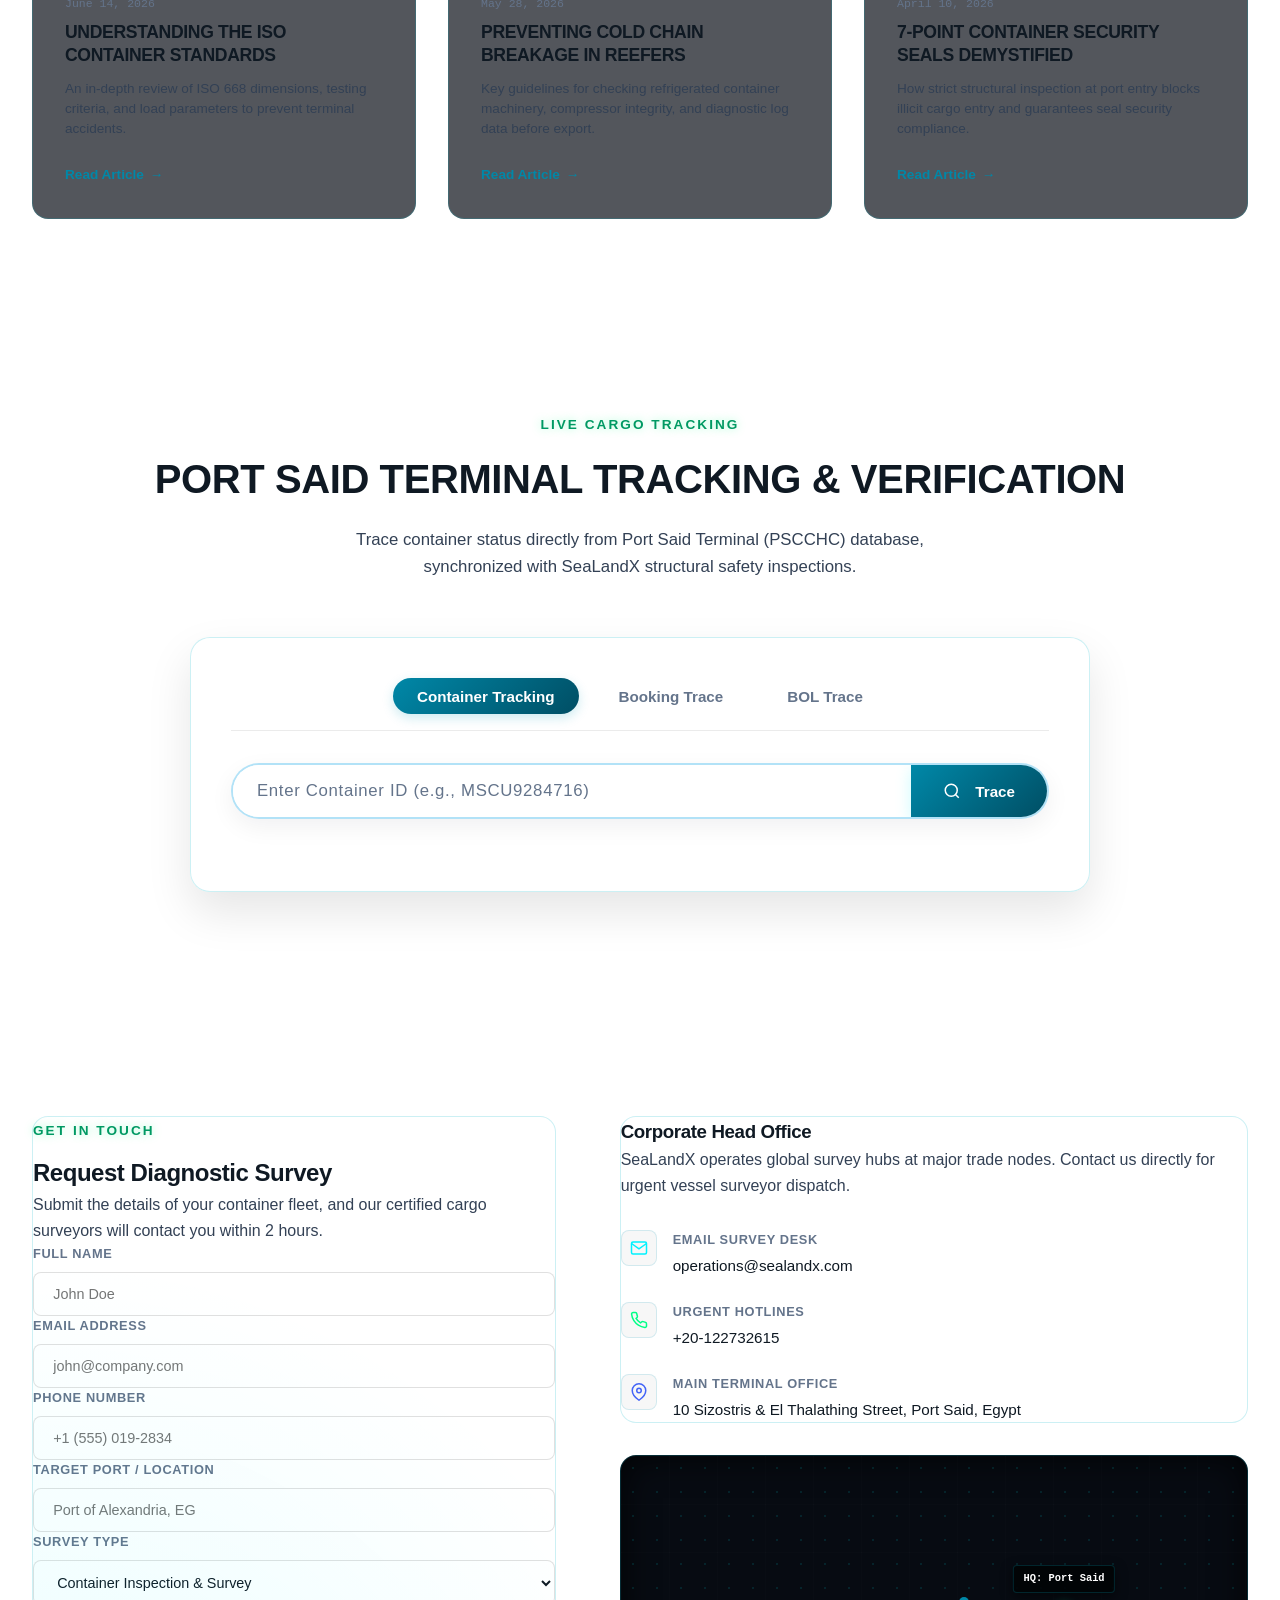
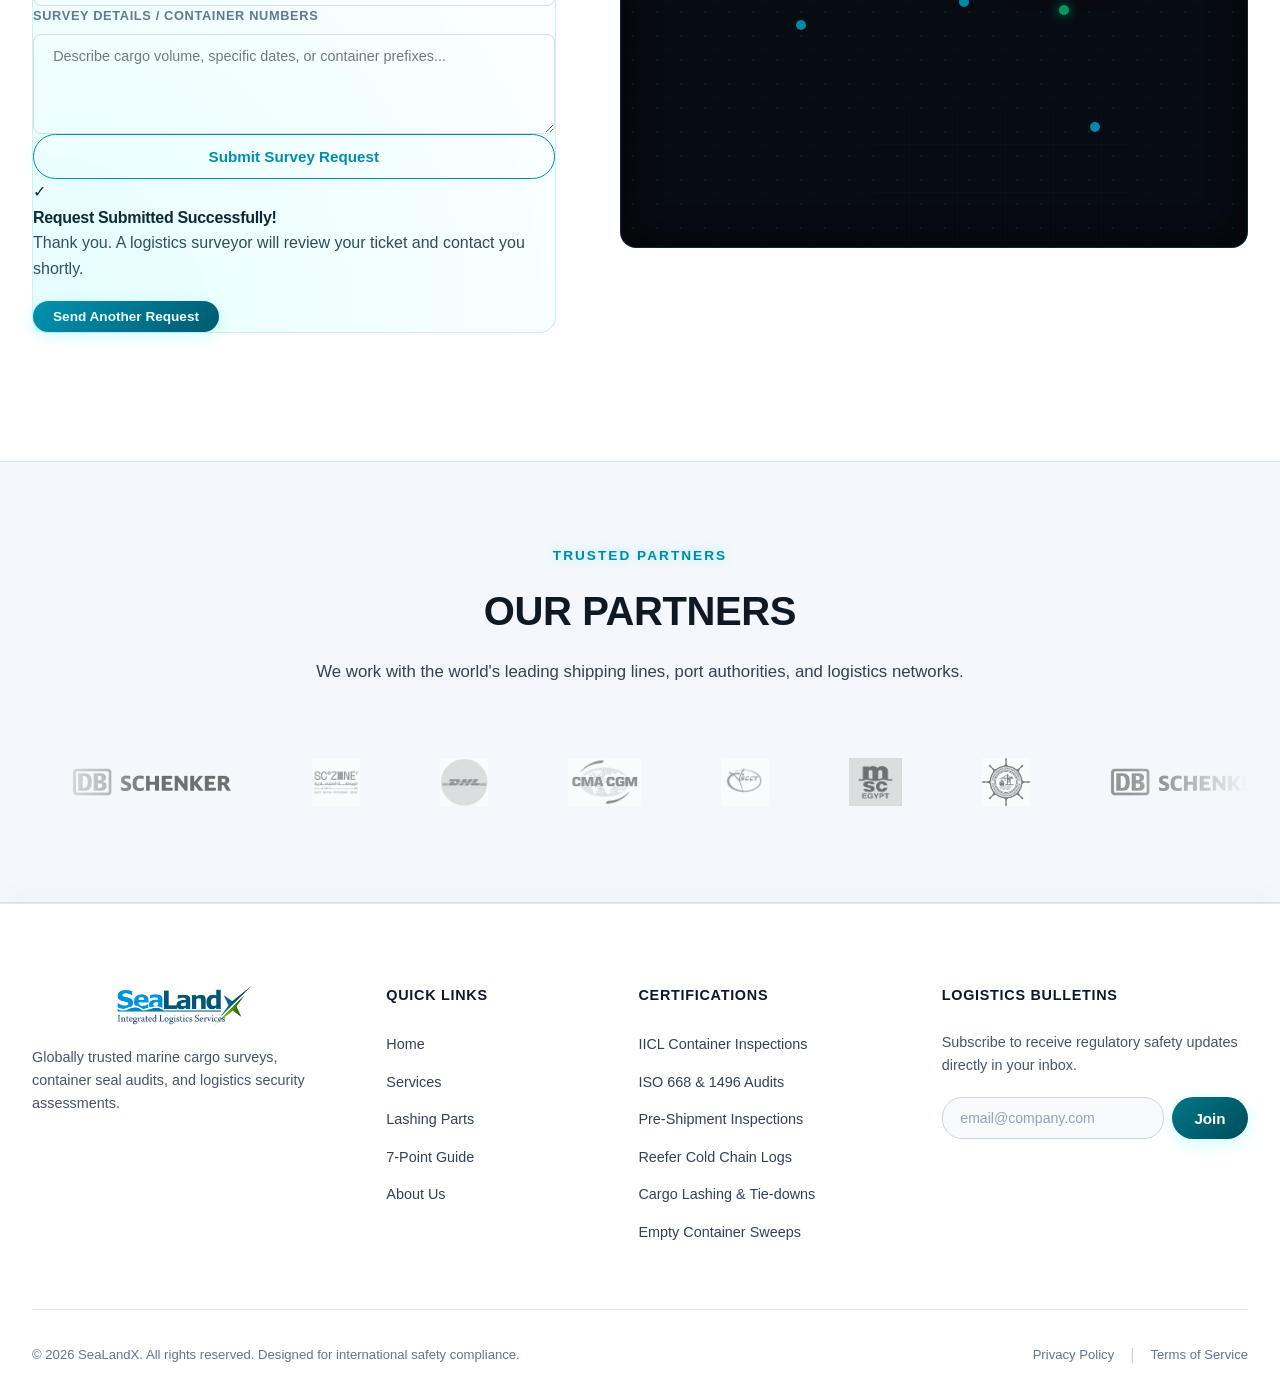
==== commit b593c050: "Enhance theme toggle button with explicit text label and inline head script to eliminate flash on lo" ====
--- a/index.html
+++ b/index.html
@@ -10,12 +10,15 @@
     <link rel="preconnect" href="https://fonts.gstatic.com" crossorigin>
     <link href="https://fonts.googleapis.com/css2?family=Inter:wght@300;400;500;600;700&family=Outfit:wght@400;500;600;700;800&display=swap" rel="stylesheet">
     <!-- Main Style Sheet -->
-    <link rel="stylesheet" href="css/styles.css?v=2.5">
+    <link rel="stylesheet" href="css/styles.css?v=3.0">
     <!-- Security & Hardening Meta Headers -->
     <meta http-equiv="X-Content-Type-Options" content="nosniff">
     <meta http-equiv="X-Frame-Options" content="DENY">
     <meta http-equiv="Referrer-Policy" content="strict-origin-when-cross-origin">
     <meta http-equiv="Content-Security-Policy" content="default-src 'self' https: data: 'unsafe-inline' 'unsafe-eval'; img-src 'self' https: data: blob:; video-src 'self' https: data: blob:;">
+<script>
+    (function(){var t=localStorage.getItem('sealandx_theme')||'light';document.documentElement.setAttribute('data-theme',t);})();
+    </script>
 </head>
 <body>
 
@@ -43,8 +46,7 @@
             <div class="header-right">
                 <!-- Language Toggle Button -->
                 <button class="btn-theme" id="theme-toggle" aria-label="Toggle Theme Mode" title="Switch Light/Dark Mode">
-                    <span class="theme-icon-sun">☀️</span>
-                    <span class="theme-icon-moon">🌙</span>
+                    <span id="theme-toggle-label">🌙 Dark</span>
                 </button>
                 <button class="btn-lang" id="lang-toggle" aria-label="Switch Language">العربية</button>
                 <div class="header-cta">
@@ -1060,6 +1062,6 @@
     </div>
 
     <!-- Main JavaScript behavior script -->
-    <script src="js/main.js?v=2.5" defer></script>
+    <script src="js/main.js?v=3.0" defer></script>
 </body>
 </html>
--- a/css/styles.css
+++ b/css/styles.css
@@ -260,34 +260,30 @@
 
 /* Theme Switcher Button */
 .btn-theme {
-    background: rgba(0, 0, 0, 0.04);
+    background: rgba(0, 0, 0, 0.05);
     border: 1px solid var(--border-white);
     color: var(--text-primary);
-    width: 38px;
-    height: 38px;
-    border-radius: 50%;
+    padding: 0.4rem 0.9rem;
+    border-radius: 20px;
+    font-family: var(--font-heading);
+    font-size: 0.85rem;
+    font-weight: 600;
+    cursor: pointer;
+    transition: var(--transition-smooth);
     display: inline-flex;
     align-items: center;
-    justify-content: center;
-    cursor: pointer;
-    font-size: 1.1rem;
-    transition: var(--transition-smooth);
-    box-shadow: 0 2px 8px rgba(0,0,0,0.05);
+    gap: 4px;
 }
 html[data-theme="dark"] .btn-theme {
-    background: rgba(255, 255, 255, 0.08);
+    background: rgba(255, 255, 255, 0.1);
+    color: #ffffff;
+    border-color: rgba(255, 255, 255, 0.2);
 }
 .btn-theme:hover {
     background: rgba(0, 180, 200, 0.15);
     border-color: var(--neon-teal);
-    transform: scale(1.08);
-}
-html[data-theme="dark"] .theme-icon-sun { display: inline-block; }
-html[data-theme="dark"] .theme-icon-moon { display: none; }
-html[data-theme="light"] .theme-icon-sun { display: none; }
-html[data-theme="light"] .theme-icon-moon { display: inline-block; }
-:root:not([data-theme="dark"]) .theme-icon-sun { display: none; }
-:root:not([data-theme="dark"]) .theme-icon-moon { display: inline-block; }
+    transform: translateY(-1px);
+}
 
 .header-container {
     display: flex;
